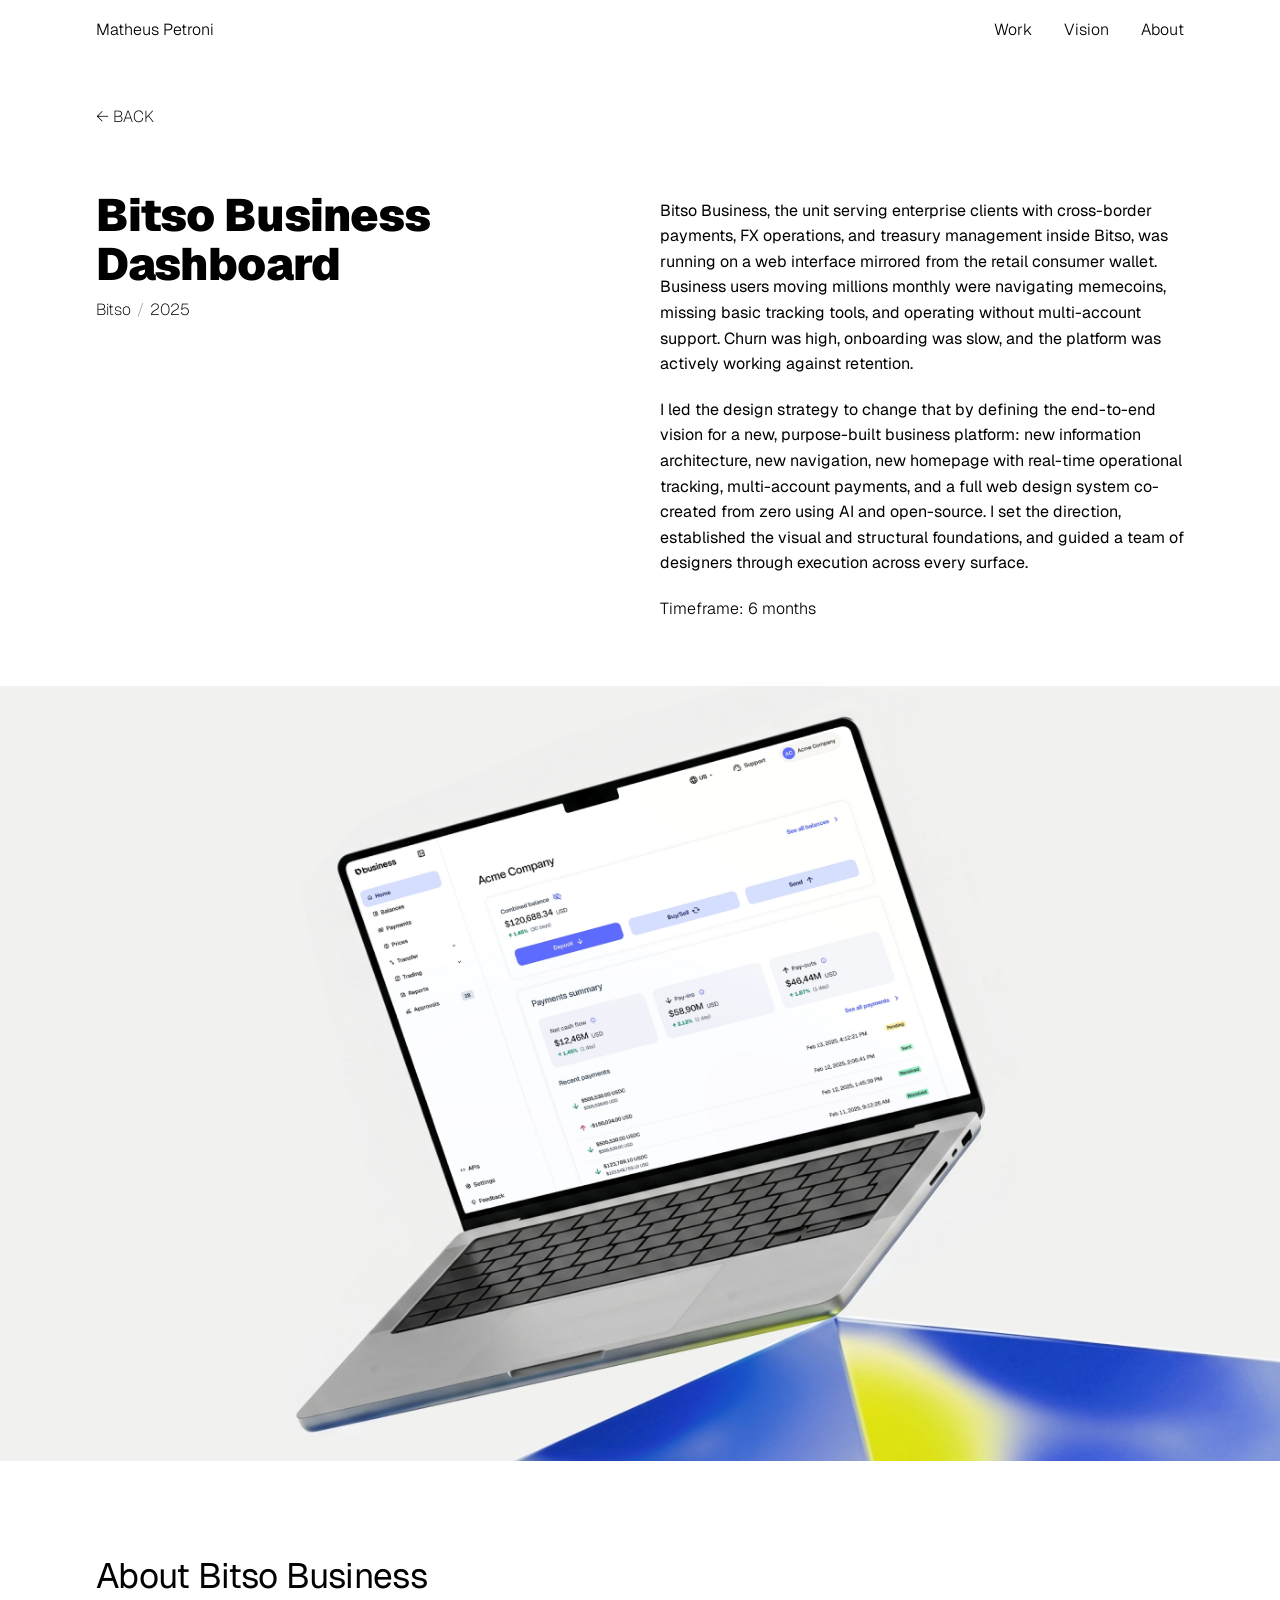
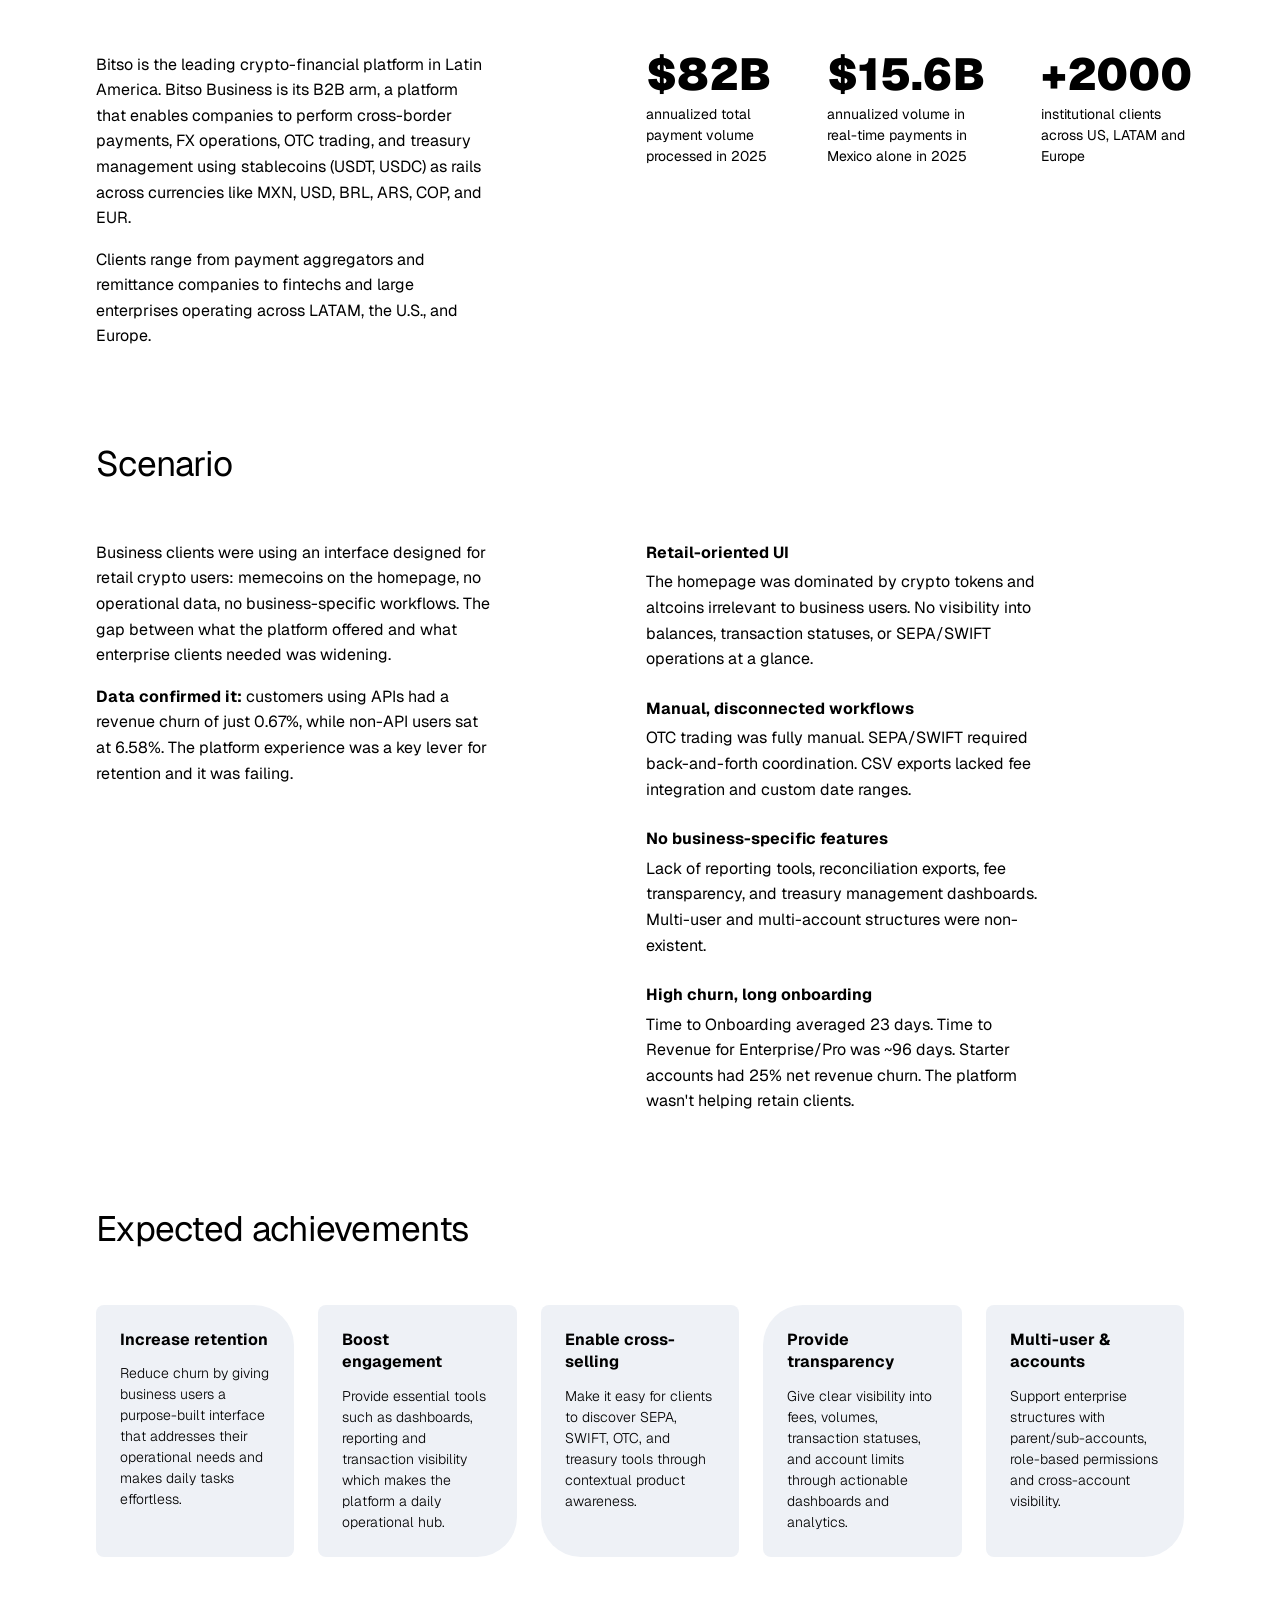
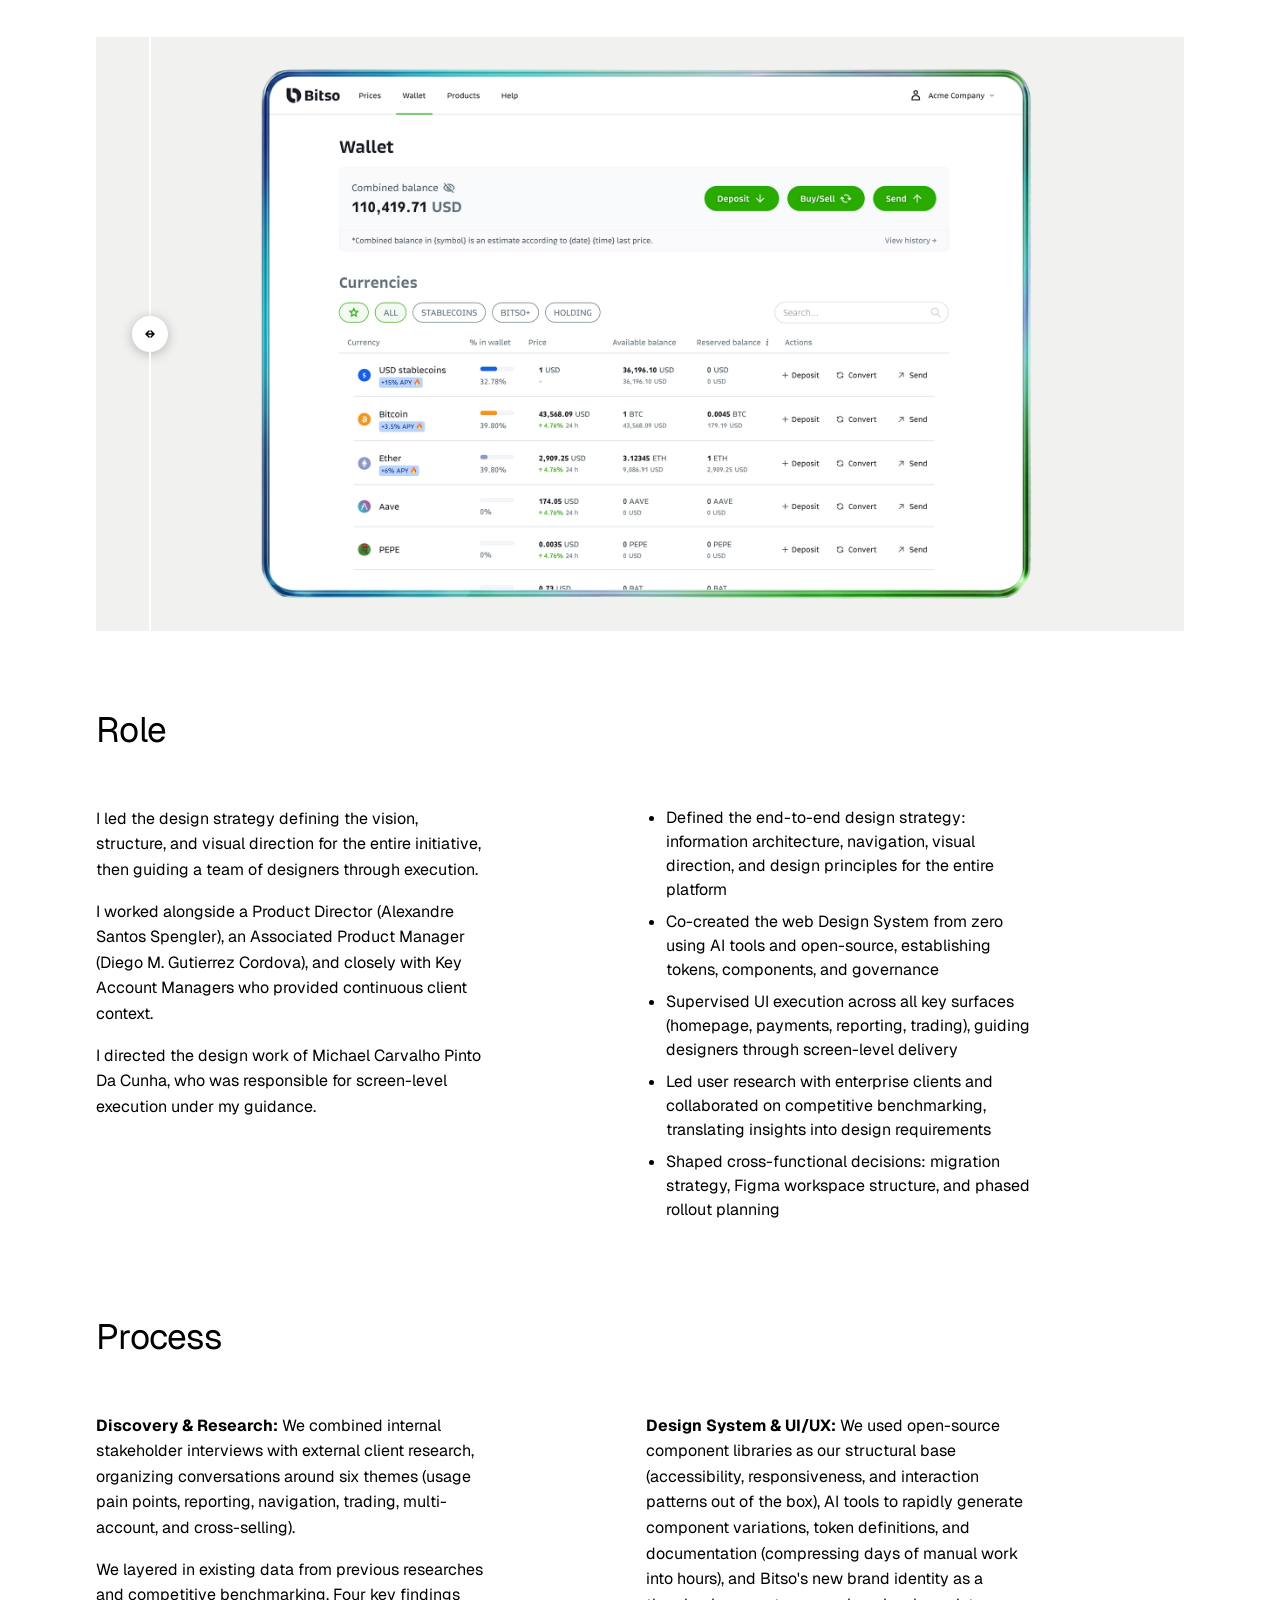
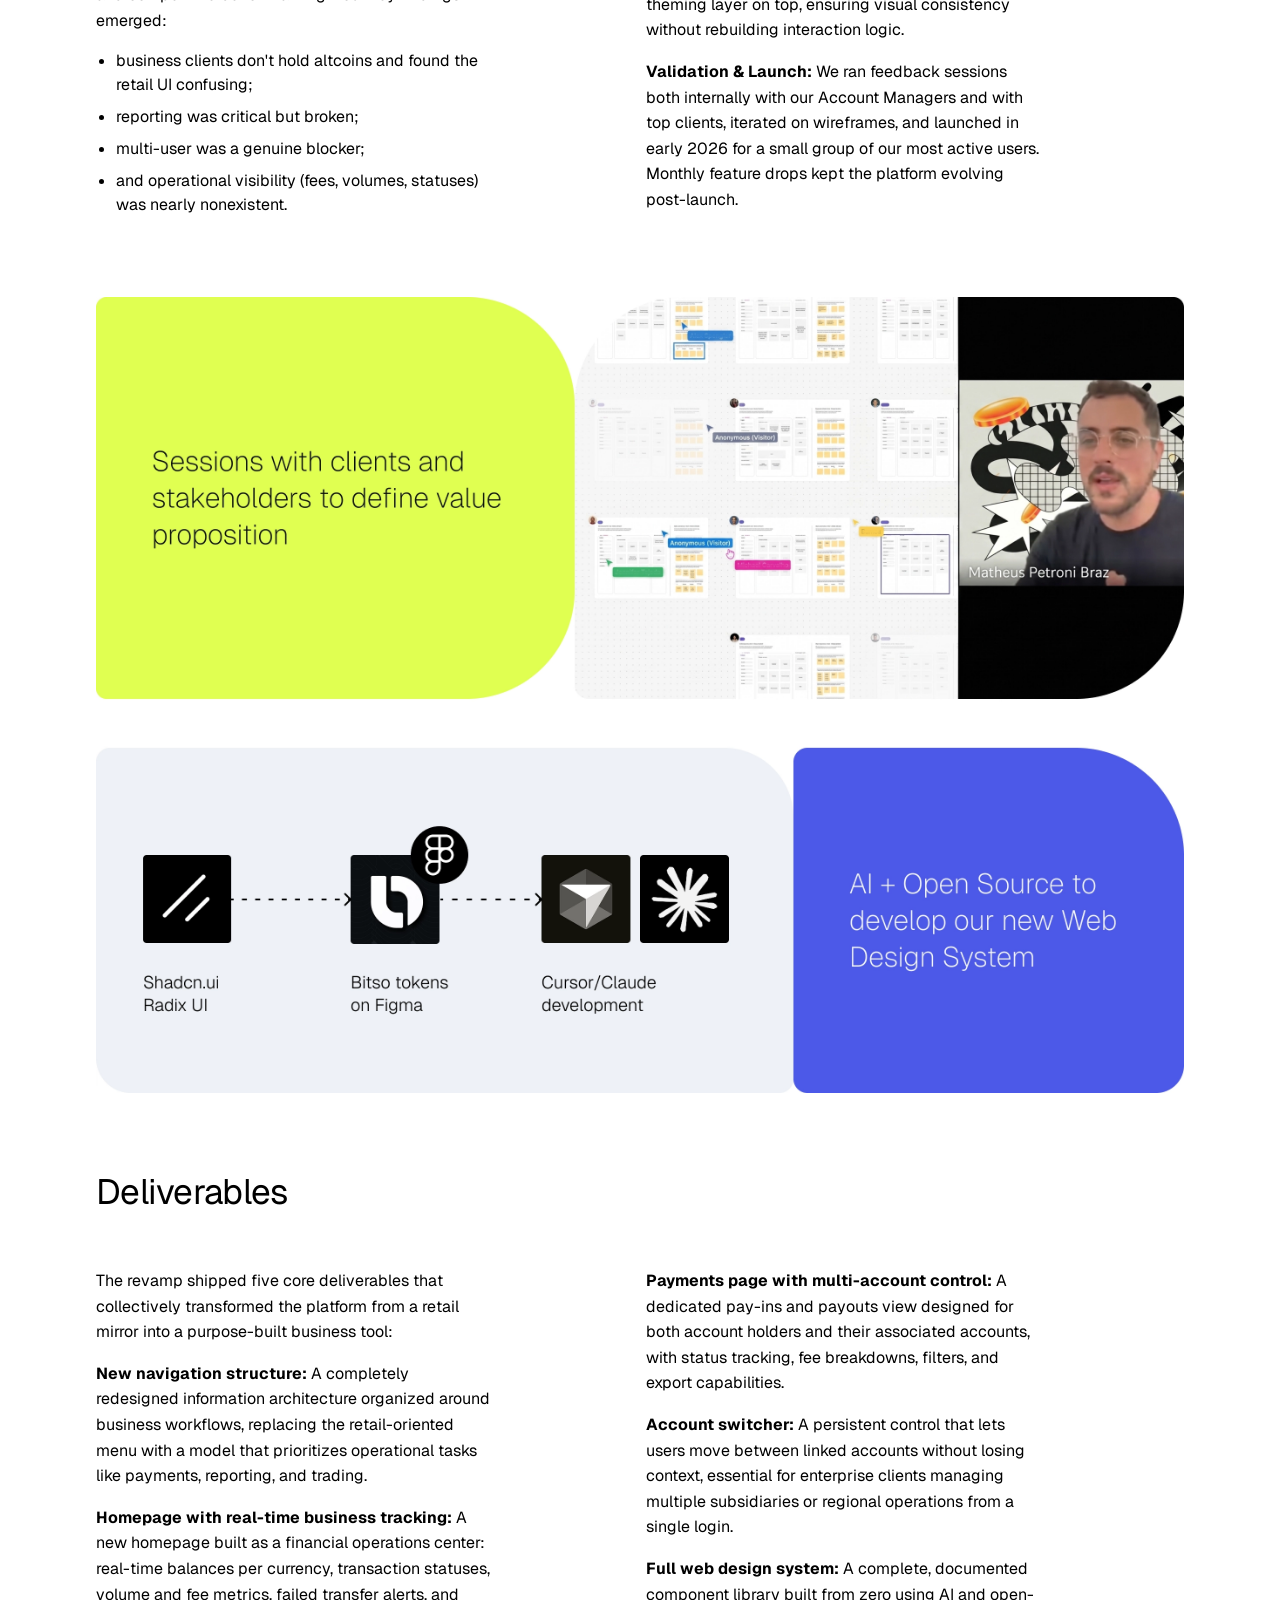
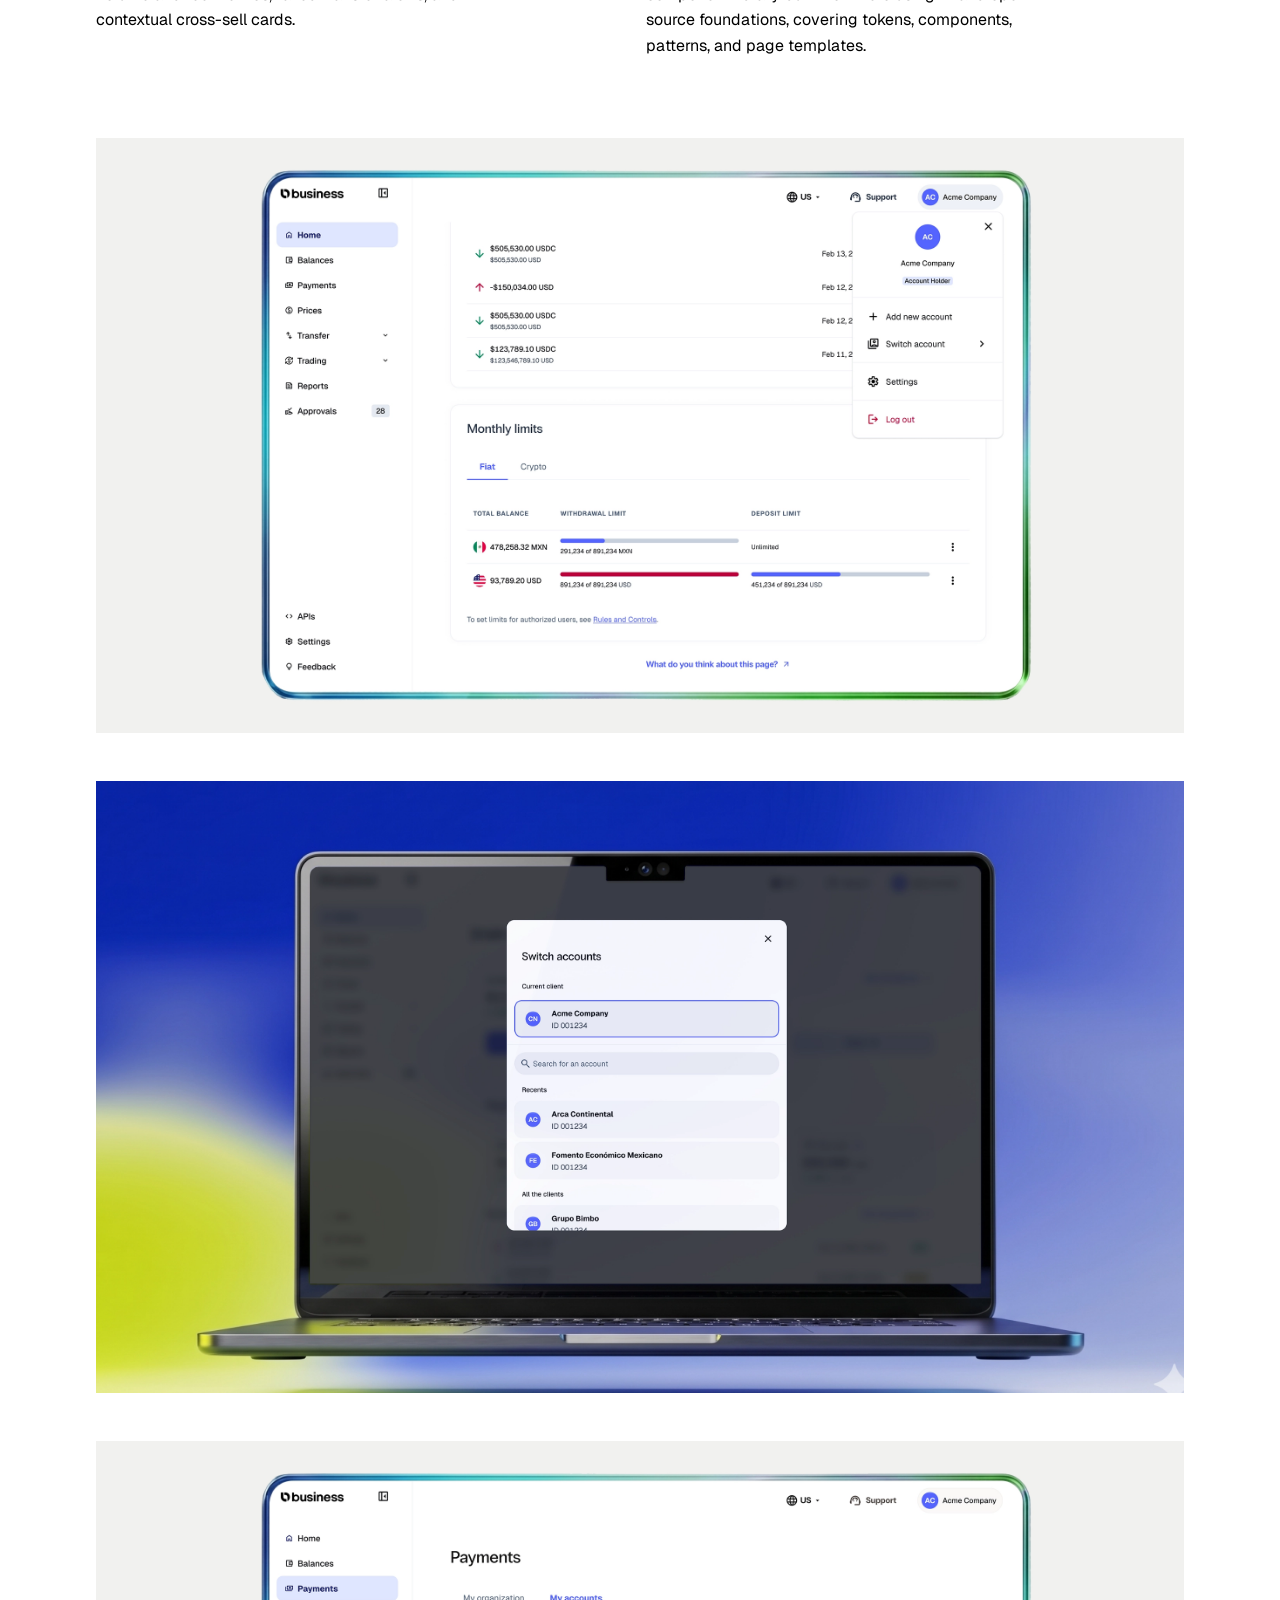
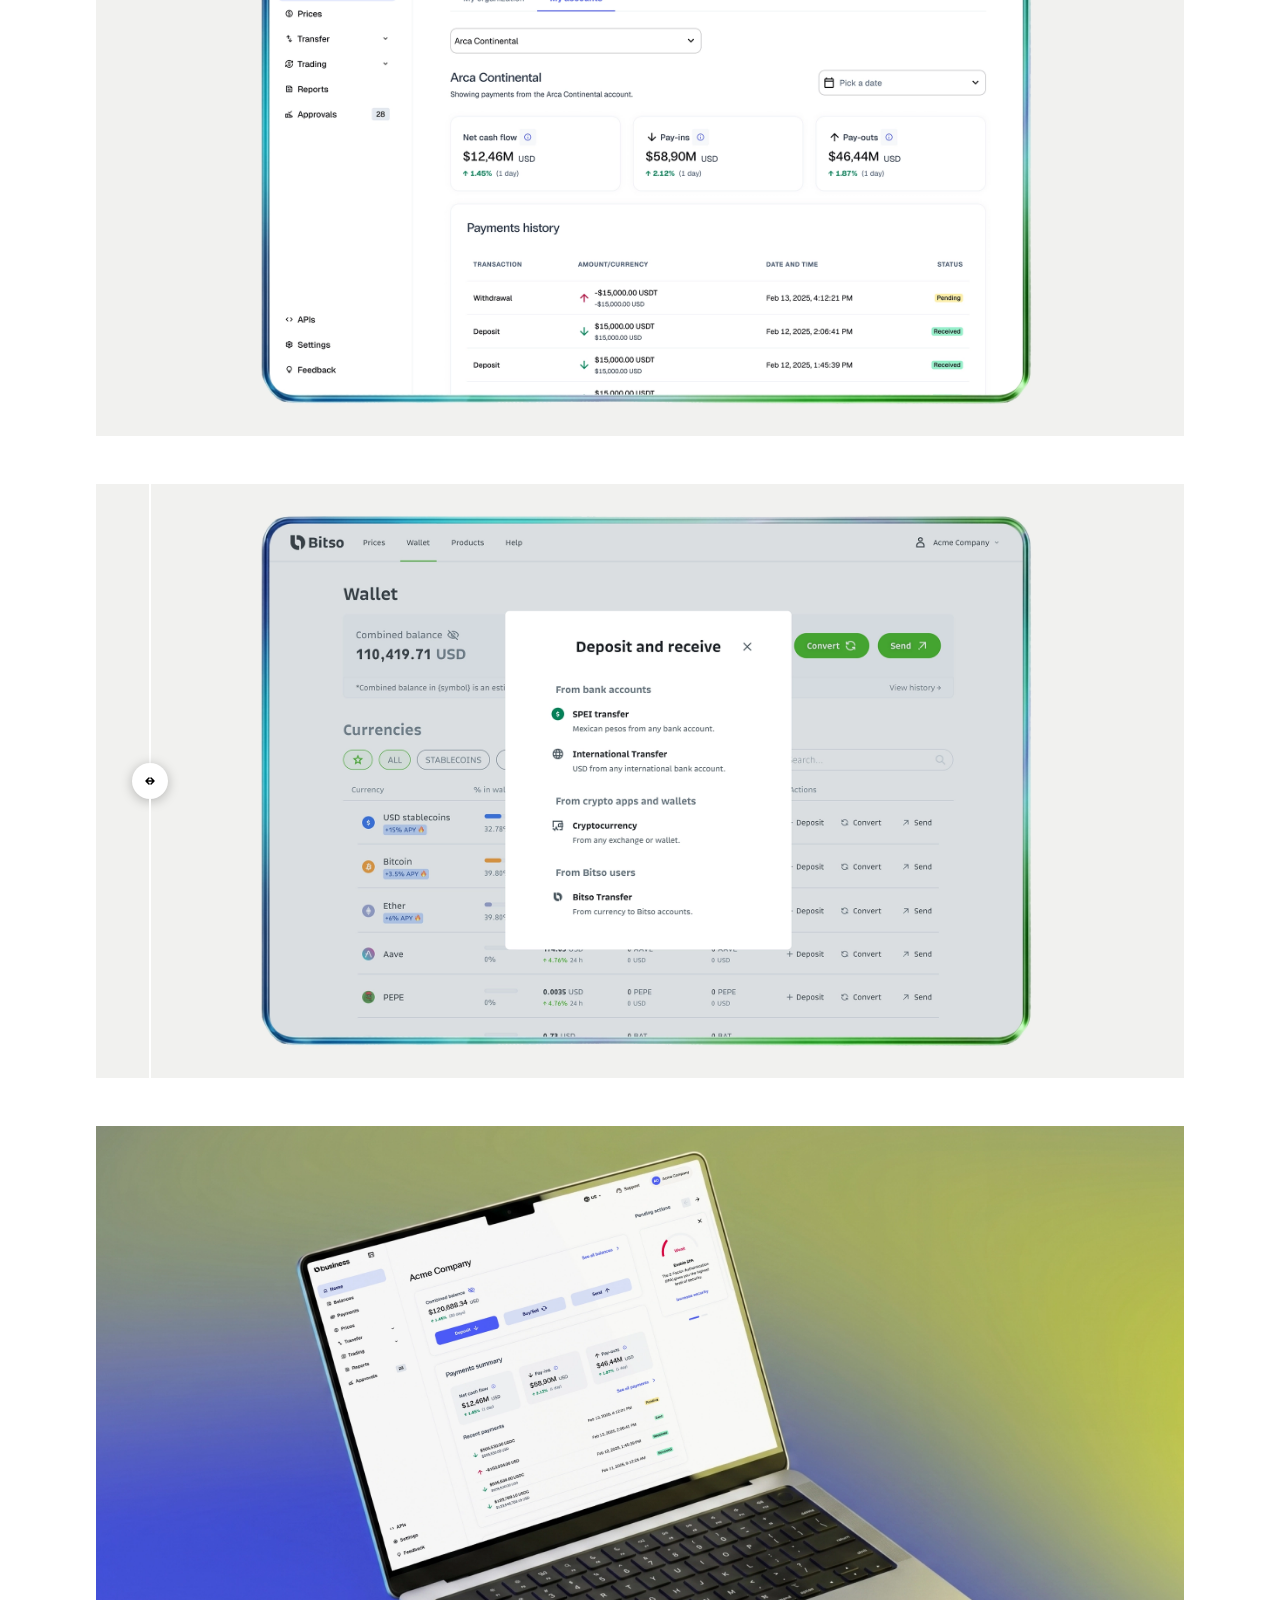
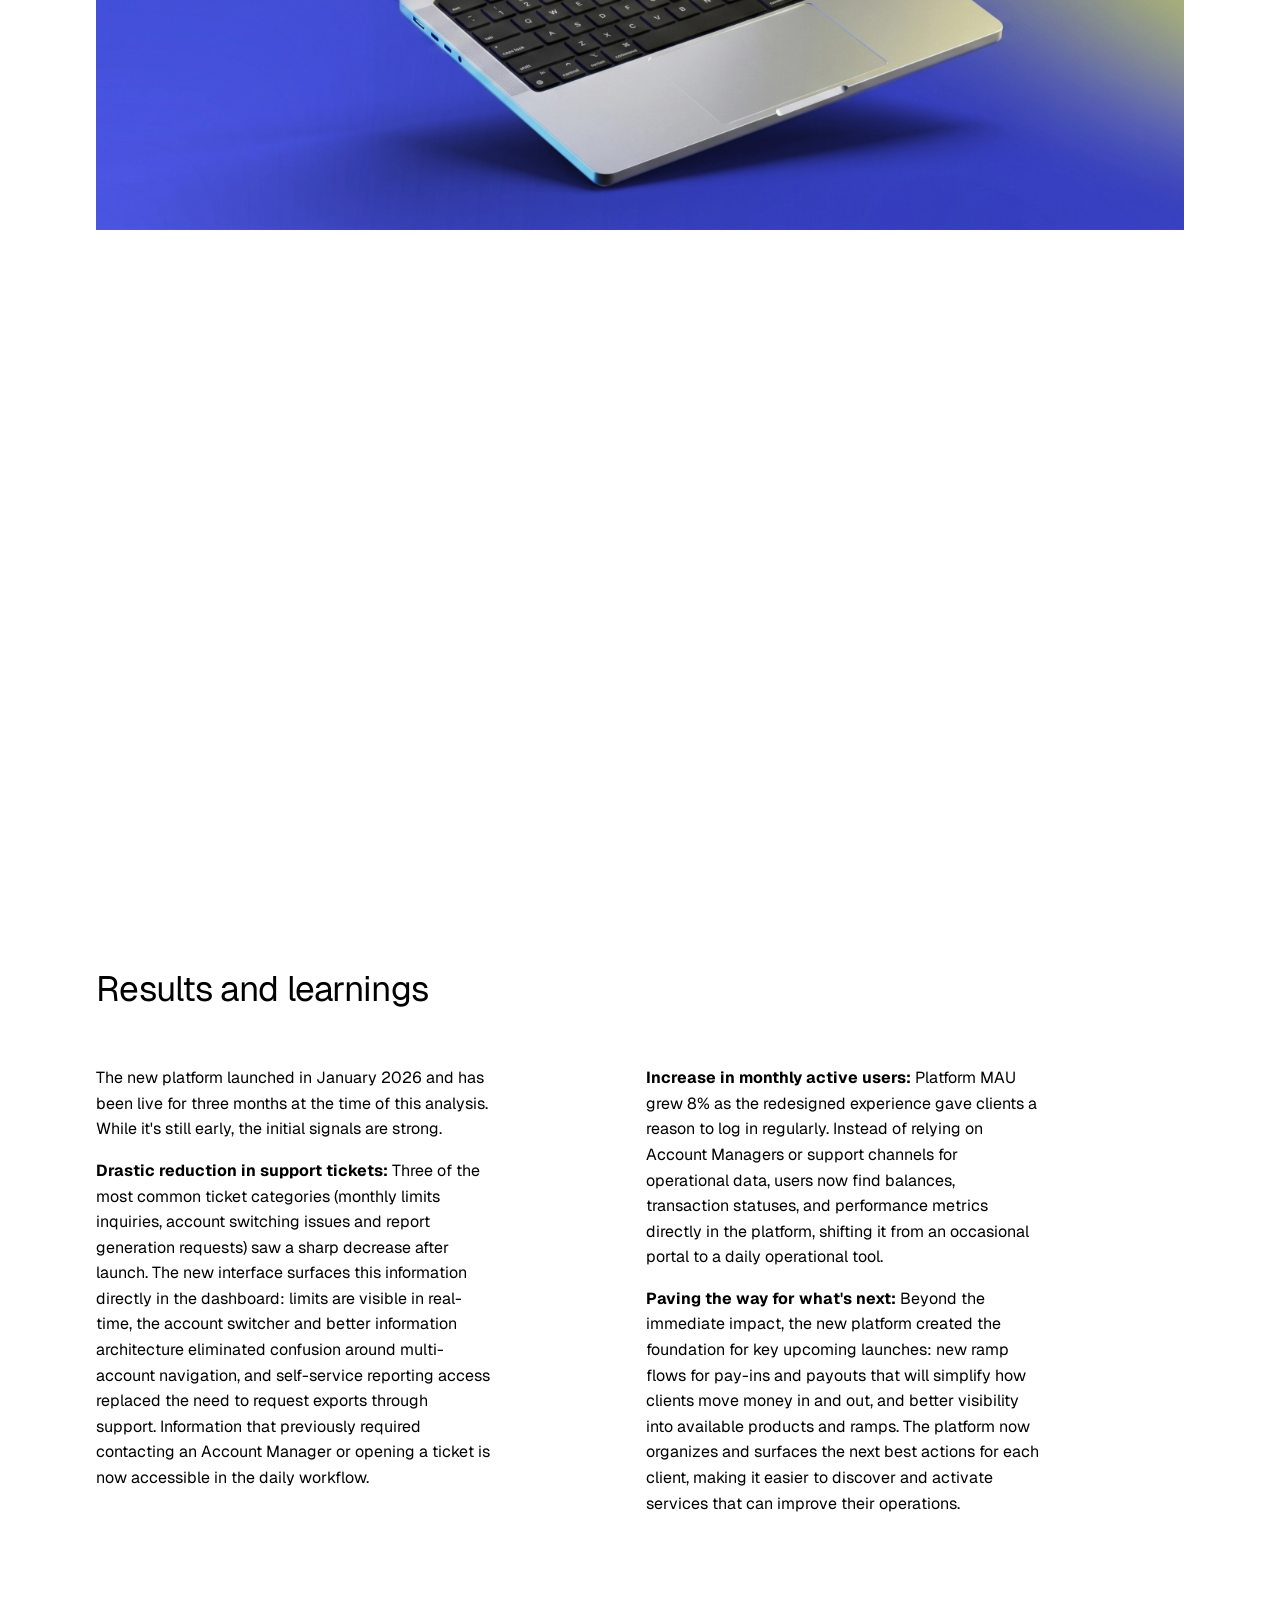
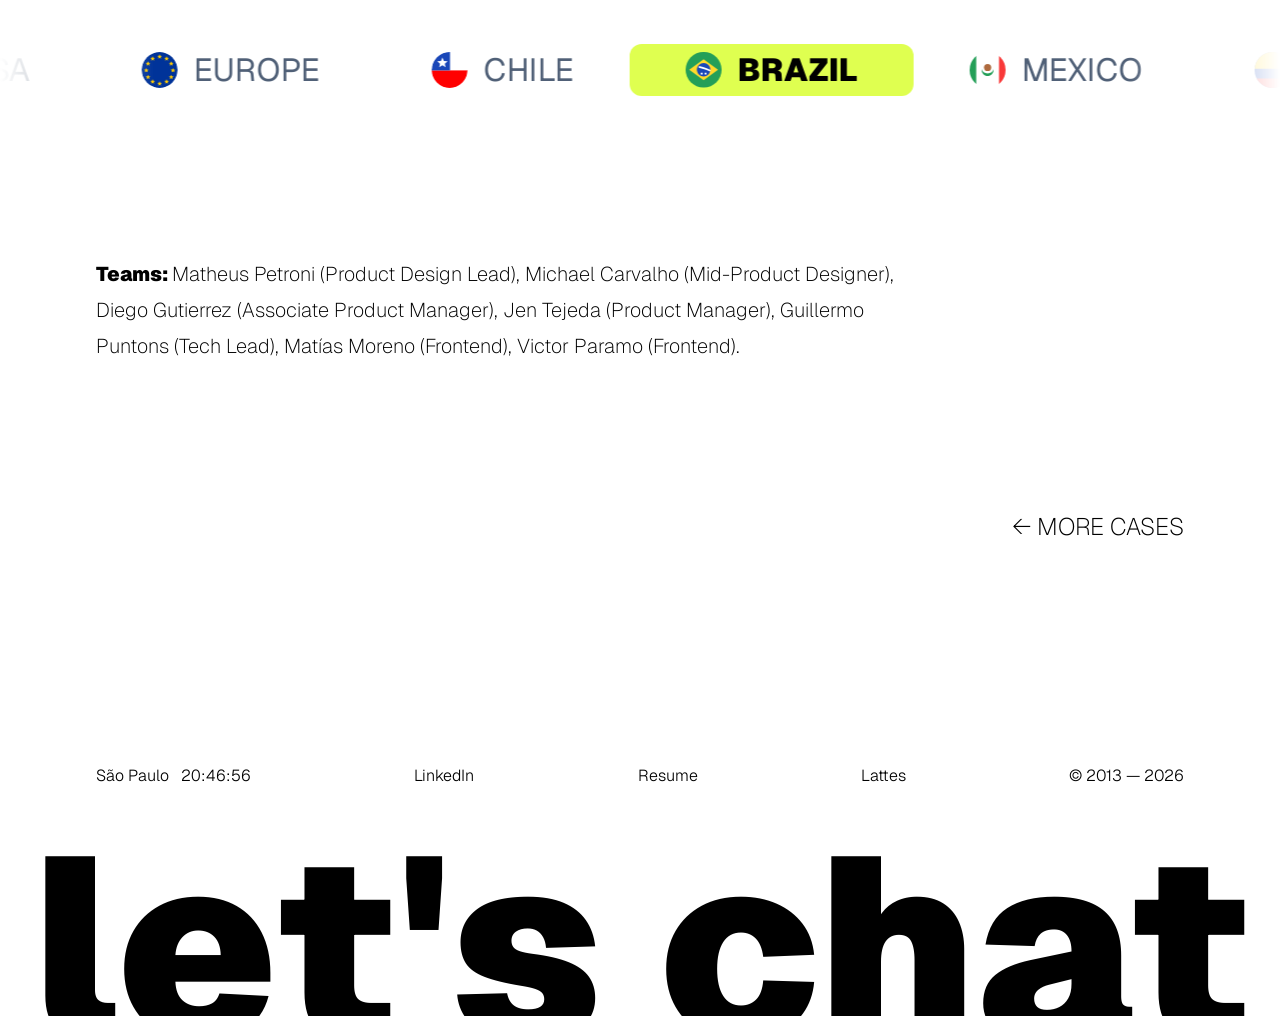
==== case-study-bitso-business-dashboard.html @ 9e3019c1 "Initial portfolio build" ====
<!DOCTYPE html>
<html lang="en">
<head>
  <meta charset="UTF-8">
  <meta name="viewport" content="width=device-width, initial-scale=1.0">
  <meta name="description" content="Bitso Business Dashboard — A case study by Matheus Petroni on rebuilding a merchant platform from scratch for companies moving billions across borders.">
  <title>Bitso Business Dashboard — Matheus Petroni</title>

  <link rel="preconnect" href="https://fonts.googleapis.com">
  <link rel="preconnect" href="https://fonts.gstatic.com" crossorigin>
  <link href="https://fonts.googleapis.com/css2?family=Geist:wght@100..900&display=swap" rel="stylesheet">

  <link rel="icon" type="image/svg+xml" href="assets/icons/asterisk.svg">
  <link rel="stylesheet" href="css/styles.css">
</head>
<body>

  <!-- Skip to content -->
  <a class="skip-link" href="#main-content">Skip to content</a>

  <!-- ======================================================================
       APPBAR
       ====================================================================== -->
  <header class="appbar" role="banner">
    <div class="appbar-inner">
      <a href="index.html" class="appbar-logo" aria-label="Matheus Petroni — home">Matheus Petroni</a>

      <nav class="appbar-nav" aria-label="Main navigation">
        <a href="index.html#work"   class="nav-link">Work</a>
        <a href="index.html#vision" class="nav-link">Vision</a>
        <a href="index.html#about"  class="nav-link">About</a>
      </nav>

      <button
        class="hamburger"
        aria-label="Open navigation menu"
        aria-expanded="false"
        aria-controls="mobile-drawer"
      >
        <span class="hamburger-line"></span>
        <span class="hamburger-line"></span>
        <span class="hamburger-line"></span>
      </button>
    </div>
  </header>

  <!-- ======================================================================
       MOBILE DRAWER
       ====================================================================== -->
  <div class="mobile-drawer" id="mobile-drawer" aria-hidden="true" inert>
    <div class="drawer-overlay" role="presentation"></div>
    <nav class="drawer-panel" aria-label="Mobile navigation">
      <button class="drawer-close" aria-label="Close navigation menu">✕</button>
      <a href="index.html#work"   class="drawer-link">Work</a>
      <a href="index.html#vision" class="drawer-link">Vision</a>
      <a href="index.html#about"  class="drawer-link">About</a>
    </nav>
  </div>

  <!-- ======================================================================
       MAIN
       ====================================================================== -->
  <main id="main-content">

    <!-- ====================================================================
         CASE STUDY HEADER
         ==================================================================== -->
    <section class="cs-header" aria-label="Case study overview">
      <div class="cs-header-inner">

        <a href="index.html" class="back-link" aria-label="Back to all work">← BACK</a>

        <div class="cs-header-content">
          <div class="cs-header-left">
            <h1 class="cs-title">Bitso Business Dashboard</h1>
            <div class="cs-meta">
              <span class="cs-company">Bitso</span>
              <span class="cs-meta-separator">/</span>
              <span class="cs-year">2025</span>
            </div>
          </div>
          <div class="cs-header-right">
            <p class="cs-intro">Bitso Business, the unit serving enterprise clients with cross-border payments, FX operations, and treasury management inside Bitso, was running on a web interface mirrored from the retail consumer wallet. Business users moving millions monthly were navigating memecoins, missing basic tracking tools, and operating without multi-account support. Churn was high, onboarding was slow, and the platform was actively working against retention.</p>
            <p class="cs-intro">I led the design strategy to change that by defining the end-to-end vision for a new, purpose-built business platform: new information architecture, new navigation, new homepage with real-time operational tracking, multi-account payments, and a full web design system co-created from zero using AI and open-source. I set the direction, established the visual and structural foundations, and guided a team of designers through execution across every surface.</p>
            <p class="cs-timeframe">Timeframe: 6 months</p>
          </div>
        </div>

      </div>
    </section>

    <!-- Hero image -->
    <div class="cs-hero-image">
      <img
        src="data:image/svg+xml,%3Csvg xmlns=%27http://www.w3.org/2000/svg%27/%3E"
        data-src="assets/images/bitso-business-dashboard-hero.webp"
        alt="Bitso Business Dashboard — merchant platform overview"
        width="1440"
        height="810"
        loading="lazy"
        style="background: #000000; width: 100%;"
        class="lazy"
      >
    </div>

    <!-- ====================================================================
         WHAT IS BITSO BUSINESS?
         ==================================================================== -->
    <section class="cs-section" aria-label="What is Bitso Business?">
      <div class="cs-section-inner">
        <div>
          <h2 class="cs-section-title">About Bitso Business</h2>
          <div class="cs-section-body">
            <div>
              <p>Bitso is the leading crypto-financial platform in Latin America. Bitso Business is its B2B arm, a platform that enables companies to perform cross-border payments, FX operations, OTC trading, and treasury management using stablecoins (USDT, USDC) as rails across currencies like MXN, USD, BRL, ARS, COP, and EUR.</p>
              <p>Clients range from payment aggregators and remittance companies to fintechs and large enterprises operating across LATAM, the U.S., and Europe.</p>
            </div>
            <div class="cs-stats">
              <div class="cs-stat">
                <span class="cs-stat-value">$82B</span>
                <span class="cs-stat-label">annualized total payment volume processed in 2025</span>
              </div>
              <div class="cs-stat">
                <span class="cs-stat-value">$15.6B</span>
                <span class="cs-stat-label">annualized volume in real-time payments in Mexico alone in 2025</span>
              </div>
              <div class="cs-stat">
                <span class="cs-stat-value">+2000</span>
                <span class="cs-stat-label">institutional clients across US, LATAM and Europe</span>
              </div>
            </div>
          </div>
        </div>
      </div>
    </section>

    <!-- ====================================================================
         SCENARIO
         ==================================================================== -->
    <section class="cs-section" aria-label="Scenario">
      <div class="cs-section-inner">
        <div>
          <h2 class="cs-section-title">Scenario</h2>
          <div class="cs-section-body">
            <div>
              <p>Business clients were using an interface designed for retail crypto users: memecoins on the homepage, no operational data, no business-specific workflows. The gap between what the platform offered and what enterprise clients needed was widening.</p>
              <p><strong>Data confirmed it:</strong> customers using APIs had a revenue churn of just 0.67%, while non-API users sat at 6.58%. The platform experience was a key lever for retention and it was failing.</p>
            </div>
            <div class="cs-pain-points">
              <div class="cs-pain-point">
                <p class="cs-pain-point-title">Retail-oriented UI</p>
                <p>The homepage was dominated by crypto tokens and altcoins irrelevant to business users. No visibility into balances, transaction statuses, or SEPA/SWIFT operations at a glance.</p>
              </div>
              <div class="cs-pain-point">
                <p class="cs-pain-point-title">Manual, disconnected workflows</p>
                <p>OTC trading was fully manual. SEPA/SWIFT required back-and-forth coordination. CSV exports lacked fee integration and custom date ranges.</p>
              </div>
              <div class="cs-pain-point">
                <p class="cs-pain-point-title">No business-specific features</p>
                <p>Lack of reporting tools, reconciliation exports, fee transparency, and treasury management dashboards. Multi-user and multi-account structures were non-existent.</p>
              </div>
              <div class="cs-pain-point">
                <p class="cs-pain-point-title">High churn, long onboarding</p>
                <p>Time to Onboarding averaged 23 days. Time to Revenue for Enterprise/Pro was ~96 days. Starter accounts had 25% net revenue churn. The platform wasn't helping retain clients.</p>
              </div>
            </div>
          </div>
        </div>
      </div>
    </section>

    <!-- ====================================================================
         EXPECTED ACHIEVEMENTS
         ==================================================================== -->
    <section class="cs-section" aria-label="Expected achievements">
      <div class="cs-section-inner">
        <div>
          <h2 class="cs-section-title">Expected achievements</h2>
          <div class="cs-achievements">
            <div class="cs-achievement-card">
              <strong>Increase retention</strong>
              <p>Reduce churn by giving business users a purpose-built interface that addresses their operational needs and makes daily tasks effortless.</p>
            </div>
            <div class="cs-achievement-card">
              <strong>Boost engagement</strong>
              <p>Provide essential tools such as dashboards, reporting and transaction visibility which makes the platform a daily operational hub.</p>
            </div>
            <div class="cs-achievement-card">
              <strong>Enable cross-selling</strong>
              <p>Make it easy for clients to discover SEPA, SWIFT, OTC, and treasury tools through contextual product awareness.</p>
            </div>
            <div class="cs-achievement-card">
              <strong>Provide transparency</strong>
              <p>Give clear visibility into fees, volumes, transaction statuses, and account limits through actionable dashboards and analytics.</p>
            </div>
            <div class="cs-achievement-card">
              <strong>Multi-user &amp; accounts</strong>
              <p>Support enterprise structures with parent/sub-accounts, role-based permissions and cross-account visibility.</p>
            </div>
          </div>
        </div>
      </div>
    </section>

    <div class="cs-image-block">
      <div class="img-compare" data-compare>
        <!-- After: old screen (base layer, defines height) -->
        <img
          src="data:image/svg+xml,%3Csvg xmlns=%27http://www.w3.org/2000/svg%27/%3E"
          data-src="assets/images/bitso-business-dashboard-scenario-1.webp"
          alt="Old Bitso Business platform"
          width="1248"
          height="702"
          loading="lazy"
          class="lazy img-compare-after"
        >
        <!-- Before: new screen (overlay, clipped) -->
        <img
          src="data:image/svg+xml,%3Csvg xmlns=%27http://www.w3.org/2000/svg%27/%3E"
          data-src="assets/images/bitso-business-dashboard-scenario-1-comparison.webp"
          alt="New Bitso Business platform"
          width="1248"
          height="702"
          loading="lazy"
          class="lazy img-compare-before"
          style="clip-path: inset(0 95% 0 0);"
        >
        <!-- Divider handle -->
        <div class="img-compare-handle" style="left: 5%;">
          <div class="img-compare-line"></div>
          <div class="img-compare-btn">
            <svg width="20" height="20" viewBox="0 0 20 20" fill="none" aria-hidden="true">
              <path d="M6 10H14M6 10L9 7M6 10L9 13M14 10L11 7M14 10L11 13" stroke="currentColor" stroke-width="1.5" stroke-linecap="round" stroke-linejoin="round"/>
            </svg>
          </div>
          <div class="img-compare-line"></div>
        </div>
      </div>
    </div>

    <!-- ====================================================================
         ROLE
         ==================================================================== -->
    <section class="cs-section" aria-label="Role">
      <div class="cs-section-inner">
        <div>
          <h2 class="cs-section-title">Role</h2>
          <div class="cs-section-body">
            <div>
              <p>I led the design strategy defining the vision, structure, and visual direction for the entire initiative, then guiding a team of designers through execution.</p>
              <p>I worked alongside a Product Director (Alexandre Santos Spengler), an Associated Product Manager (Diego M. Gutierrez Cordova), and closely with Key Account Managers who provided continuous client context.</p>
              <p>I directed the design work of Michael Carvalho Pinto Da Cunha, who was responsible for screen-level execution under my guidance.</p>
            </div>
            <div>
              <ul class="cs-bullet-list">
                <li>Defined the end-to-end design strategy: information architecture, navigation, visual direction, and design principles for the entire platform</li>
                <li>Co-created the web Design System from zero using AI tools and open-source, establishing tokens, components, and governance</li>
                <li>Supervised UI execution across all key surfaces (homepage, payments, reporting, trading), guiding designers through screen-level delivery</li>
                <li>Led user research with enterprise clients and collaborated on competitive benchmarking, translating insights into design requirements</li>
                <li>Shaped cross-functional decisions: migration strategy, Figma workspace structure, and phased rollout planning</li>
              </ul>
            </div>
          </div>
        </div>
      </div>
    </section>

    <!-- ====================================================================
         PROCESS
         ==================================================================== -->
    <section class="cs-section" aria-label="Process">
      <div class="cs-section-inner">
        <div>
          <h2 class="cs-section-title">Process</h2>
          <div class="cs-section-body">
            <div>
              <p><strong>Discovery &amp; Research:</strong> We combined internal stakeholder interviews with external client research, organizing conversations around six themes (usage pain points, reporting, navigation, trading, multi-account, and cross-selling).</p>
              <p>We layered in existing data from previous researches and competitive benchmarking. Four key findings emerged:</p>
              <ul class="cs-bullet-list">
                <li>business clients don't hold altcoins and found the retail UI confusing;</li>
                <li>reporting was critical but broken;</li>
                <li>multi-user was a genuine blocker;</li>
                <li>and operational visibility (fees, volumes, statuses) was nearly nonexistent.</li>
              </ul>
            </div>
            <div>
              <p><strong>Design System &amp; UI/UX:</strong> We used open-source component libraries as our structural base (accessibility, responsiveness, and interaction patterns out of the box), AI tools to rapidly generate component variations, token definitions, and documentation (compressing days of manual work into hours), and Bitso's new brand identity as a theming layer on top, ensuring visual consistency without rebuilding interaction logic.</p>
              <p><strong>Validation &amp; Launch:</strong> We ran feedback sessions both internally with our Account Managers and with top clients, iterated on wireframes, and launched in early 2026 for a small group of our most active users. Monthly feature drops kept the platform evolving post-launch.</p>
            </div>
          </div>
        </div>
      </div>
    </section>

    <div class="cs-image-block">
      <img
        src="data:image/svg+xml,%3Csvg xmlns=%27http://www.w3.org/2000/svg%27/%3E"
        data-src="assets/images/bitso-business-dashboard-process-1.webp"
        alt="Concept prototypes and design iteration rounds"
        width="1248"
        height="702"
        loading="lazy"
        style="background: #000000;"
        class="lazy"
      >
    </div>

    <!-- ====================================================================
         DELIVERABLES
         ==================================================================== -->
    <section class="cs-section" aria-label="Deliverables">
      <div class="cs-section-inner">
        <div>
          <h2 class="cs-section-title">Deliverables</h2>
          <div class="cs-section-body">
            <div>
              <p>The revamp shipped five core deliverables that collectively transformed the platform from a retail mirror into a purpose-built business tool:</p>
              <p><strong>New navigation structure:</strong> A completely redesigned information architecture organized around business workflows, replacing the retail-oriented menu with a model that prioritizes operational tasks like payments, reporting, and trading.</p>
              <p><strong>Homepage with real-time business tracking:</strong> A new homepage built as a financial operations center: real-time balances per currency, transaction statuses, volume and fee metrics, failed transfer alerts, and contextual cross-sell cards.</p>
            </div>
            <div>
              <p><strong>Payments page with multi-account control:</strong> A dedicated pay-ins and payouts view designed for both account holders and their associated accounts, with status tracking, fee breakdowns, filters, and export capabilities.</p>
              <p><strong>Account switcher:</strong> A persistent control that lets users move between linked accounts without losing context, essential for enterprise clients managing multiple subsidiaries or regional operations from a single login.</p>
              <p><strong>Full web design system:</strong> A complete, documented component library built from zero using AI and open-source foundations, covering tokens, components, patterns, and page templates.</p>
            </div>
          </div>
        </div>
      </div>
    </section>

    <div class="cs-image-block">
      <img
        src="data:image/svg+xml,%3Csvg xmlns=%27http://www.w3.org/2000/svg%27/%3E"
        data-src="assets/images/bitso-business-dashboard-deliverables-1.webp"
        alt="Dashboard home and navigation system"
        width="1248"
        height="702"
        loading="lazy"
        style="background: #000000;"
        class="lazy"
      >
    </div>

    <div class="cs-image-block" style="padding-top: 16px;">
      <img
        src="data:image/svg+xml,%3Csvg xmlns=%27http://www.w3.org/2000/svg%27/%3E"
        data-src="assets/images/bitso-business-dashboard-deliverables-2.webp"
        alt="Transaction management and bulk operations screens"
        width="1248"
        height="702"
        loading="lazy"
        style="background: #000000;"
        class="lazy"
      >
    </div>

    <div class="cs-image-block" style="padding-top: 16px;">
      <img
        src="data:image/svg+xml,%3Csvg xmlns=%27http://www.w3.org/2000/svg%27/%3E"
        data-src="assets/images/bitso-business-dashboard-deliverables-3.webp"
        alt="Compliance reporting and API tools"
        width="1248"
        height="702"
        loading="lazy"
        style="background: #000000;"
        class="lazy"
      >
    </div>

    <div class="cs-image-block" style="padding-top: 16px;">
      <div class="img-compare" data-compare>
        <!-- After: new screen (base layer, defines height) -->
        <img
          src="data:image/svg+xml,%3Csvg xmlns=%27http://www.w3.org/2000/svg%27/%3E"
          data-src="assets/images/bitso-business-dashboard-deliverables-4-comparison.webp"
          alt="New Bitso Business deliverable"
          width="1248"
          height="702"
          loading="lazy"
          class="lazy img-compare-after"
        >
        <!-- Before: old screen (overlay, clipped) -->
        <img
          src="data:image/svg+xml,%3Csvg xmlns=%27http://www.w3.org/2000/svg%27/%3E"
          data-src="assets/images/bitso-business-dashboard-deliverables-4.webp"
          alt="Old Bitso Business deliverable"
          width="1248"
          height="702"
          loading="lazy"
          class="lazy img-compare-before"
          style="clip-path: inset(0 95% 0 0);"
        >
        <!-- Divider handle -->
        <div class="img-compare-handle" style="left: 5%;">
          <div class="img-compare-line"></div>
          <div class="img-compare-btn">
            <svg width="20" height="20" viewBox="0 0 20 20" fill="none" aria-hidden="true">
              <path d="M6 10H14M6 10L9 7M6 10L9 13M14 10L11 7M14 10L11 13" stroke="currentColor" stroke-width="1.5" stroke-linecap="round" stroke-linejoin="round"/>
            </svg>
          </div>
          <div class="img-compare-line"></div>
        </div>
      </div>
    </div>

    <div class="cs-image-block" style="padding-top: 16px;">
      <img
        src="data:image/svg+xml,%3Csvg xmlns=%27http://www.w3.org/2000/svg%27/%3E"
        data-src="assets/images/bitso-business-dashboard-deliverables-5.webp"
        alt=""
        width="1248"
        height="702"
        loading="lazy"
        style="background: #000000;"
        class="lazy"
      >
    </div>

    <div class="cs-image-block" style="padding-top: 16px;">
      <img
        src="data:image/svg+xml,%3Csvg xmlns=%27http://www.w3.org/2000/svg%27/%3E"
        data-src="assets/images/bitso-business-dashboard-deliverables-6.webp"
        alt=""
        width="1248"
        height="702"
        loading="lazy"
        style="background: #000000;"
        class="lazy"
      >
    </div>

    <!-- ====================================================================
         RESULTS AND LEARNINGS
         ==================================================================== -->
    <section class="cs-section" aria-label="Results and learnings">
      <div class="cs-section-inner">
        <div>
          <h2 class="cs-section-title">Results and learnings</h2>
          <div class="cs-section-body">
            <div>
              <p>The new platform launched in January 2026 and has been live for three months at the time of this analysis. While it's still early, the initial signals are strong.</p>
              <p><strong>Drastic reduction in support tickets:</strong> Three of the most common ticket categories (monthly limits inquiries, account switching issues and report generation requests) saw a sharp decrease after launch. The new interface surfaces this information directly in the dashboard: limits are visible in real-time, the account switcher and better information architecture eliminated confusion around multi-account navigation, and self-service reporting access replaced the need to request exports through support. Information that previously required contacting an Account Manager or opening a ticket is now accessible in the daily workflow.</p>
            </div>
            <div>
              <p><strong>Increase in monthly active users:</strong> Platform MAU grew 8% as the redesigned experience gave clients a reason to log in regularly. Instead of relying on Account Managers or support channels for operational data, users now find balances, transaction statuses, and performance metrics directly in the platform, shifting it from an occasional portal to a daily operational tool.</p>
              <p><strong>Paving the way for what's next:</strong> Beyond the immediate impact, the new platform created the foundation for key upcoming launches: new ramp flows for pay-ins and payouts that will simplify how clients move money in and out, and better visibility into available products and ramps. The platform now organizes and surfaces the next best actions for each client, making it easier to discover and activate services that can improve their operations.</p>
            </div>
          </div>
        </div>
      </div>
    </section>

    <div class="cs-marquee-outer">
      <div class="cs-marquee-wrapper">
        <div class="cs-marquee-track" aria-hidden="true">
          <!-- Set 1 -->
          <div class="cs-marquee-item">
            <img src="assets/icons/usa-flag.svg" alt="" class="cs-marquee-flag">
            <span class="cs-marquee-label">USA</span>
          </div>
          <div class="cs-marquee-item">
            <img src="assets/icons/europe-flag.svg" alt="" class="cs-marquee-flag">
            <span class="cs-marquee-label">Europe</span>
          </div>
          <div class="cs-marquee-item">
            <img src="assets/icons/chile-flag.svg" alt="" class="cs-marquee-flag">
            <span class="cs-marquee-label">Chile</span>
          </div>
          <div class="cs-marquee-item">
            <img src="assets/icons/brazil-flag.svg" alt="" class="cs-marquee-flag">
            <span class="cs-marquee-label">Brazil</span>
          </div>
          <div class="cs-marquee-item">
            <img src="assets/icons/mexico-flag.svg" alt="" class="cs-marquee-flag">
            <span class="cs-marquee-label">Mexico</span>
          </div>
          <div class="cs-marquee-item">
            <img src="assets/icons/colombia-flag.svg" alt="" class="cs-marquee-flag">
            <span class="cs-marquee-label">Colombia</span>
          </div>
          <div class="cs-marquee-item">
            <img src="assets/icons/argentina-flag.svg" alt="" class="cs-marquee-flag">
            <span class="cs-marquee-label">Argentina</span>
          </div>
          <!-- Set 2 — duplicate for seamless loop -->
          <div class="cs-marquee-item">
            <img src="assets/icons/usa-flag.svg" alt="" class="cs-marquee-flag">
            <span class="cs-marquee-label">USA</span>
          </div>
          <div class="cs-marquee-item">
            <img src="assets/icons/europe-flag.svg" alt="" class="cs-marquee-flag">
            <span class="cs-marquee-label">Europe</span>
          </div>
          <div class="cs-marquee-item">
            <img src="assets/icons/chile-flag.svg" alt="" class="cs-marquee-flag">
            <span class="cs-marquee-label">Chile</span>
          </div>
          <div class="cs-marquee-item">
            <img src="assets/icons/brazil-flag.svg" alt="" class="cs-marquee-flag">
            <span class="cs-marquee-label">Brazil</span>
          </div>
          <div class="cs-marquee-item">
            <img src="assets/icons/mexico-flag.svg" alt="" class="cs-marquee-flag">
            <span class="cs-marquee-label">Mexico</span>
          </div>
          <div class="cs-marquee-item">
            <img src="assets/icons/colombia-flag.svg" alt="" class="cs-marquee-flag">
            <span class="cs-marquee-label">Colombia</span>
          </div>
          <div class="cs-marquee-item">
            <img src="assets/icons/argentina-flag.svg" alt="" class="cs-marquee-flag">
            <span class="cs-marquee-label">Argentina</span>
          </div>
        </div>
      </div>
    </div>

    <div class="cs-team-block">
      <p><span class="cs-team-label">Teams:</span> <span class="cs-team-list">Matheus Petroni (Product Design Lead), Michael Carvalho (Mid-Product Designer), Diego Gutierrez (Associate Product Manager), Jen Tejeda (Product Manager), Guillermo Puntons (Tech Lead), Matías Moreno (Frontend), Victor Paramo (Frontend).</span></p>
    </div>

    <!-- More cases -->
    <div class="more-cases-wrapper">
      <a href="index.html#work" class="more-cases-link">← MORE CASES</a>
    </div>

  </main>

  <!-- ======================================================================
       FOOTER
       ====================================================================== -->
  <footer class="site-footer" role="contentinfo">

    <div class="footer-bar">
      <div class="footer-bar-inner">
        <div class="footer-location">
          <span>São Paulo</span>
          <time class="live-clock" id="clock-footer" aria-live="polite" aria-atomic="true"></time>
        </div>
        <nav class="footer-nav" aria-label="Footer navigation">
          <a
            href="https://www.linkedin.com/in/matheuspetroni/"
            class="footer-nav-link"
            target="_blank"
            rel="noopener noreferrer"
            aria-label="LinkedIn profile (opens in new tab)"
          >LinkedIn</a>
          <a
            href="assets/docs/resume.pdf"
            class="footer-nav-link"
            target="_blank"
            rel="noopener noreferrer"
            aria-label="Resume PDF (opens in new tab)"
          >Resume</a>
          <a
            href="https://lattes.cnpq.br/6202919776158281"
            class="footer-nav-link"
            target="_blank"
            rel="noopener noreferrer"
            aria-label="Lattes CV (opens in new tab)"
          >Lattes</a>
        </nav>
        <p class="footer-copy">© 2013 — <span class="footer-copy-year">2026</span></p>
      </div>
    </div>

    <div class="letschat-wrapper">
      <a
        href="mailto:contact@mthpetroni.com"
        class="letschat"
        aria-label="Send an email to contact@mthpetroni.com"
      >let's chat</a>
    </div>

  </footer>

  <script src="js/main.js"></script>
</body>
</html>
---- css/styles.css ----
/* ============================================================================
   STYLES.CSS — Matheus Petroni Portfolio
   ============================================================================ */

/* ----------------------------------------------------------------------------
   1. CUSTOM PROPERTIES
   ---------------------------------------------------------------------------- */
:root {
  --c-bg:     #FFFFFF;
  --c-text:   #000000;
  --c-accent: #FF0000;

  --font: 'Geist', 'Inter', -apple-system, BlinkMacSystemFont, 'Segoe UI', sans-serif;
  --fw-extralight: 200;
  --fw-light:      300;
  --fw-regular:    400;
  --fw-bold:       700;
  --fw-black:      900;

  /* Fluid font sizes */
  --fs-hero:   clamp(32px, 21px + 3vw, 64px);
  --fs-title:  clamp(28px, 21px + 1.9vw, 48px);
  --fs-body:   16px;
  --fs-btn-sm: 16px;

  /* Layout */
  --pad-desktop: 96px;
  --pad-tablet:  40px;
  --pad-mobile:  24px;
  --max-w:       1440px;
  --gutter:      12px;
  --appbar-h:    60px;

  --ease: 0.3s ease;
}

/* ----------------------------------------------------------------------------
   2. RESET & BASE
   ---------------------------------------------------------------------------- */
*, *::before, *::after { box-sizing: border-box; margin: 0; padding: 0; }

::selection { background: #FF0000; color: #000000; }

html {
  scroll-behavior: smooth;
  -webkit-text-size-adjust: 100%;
}

body {
  background: var(--c-bg);
  color: var(--c-text);
  font-family: var(--font);
  font-size: var(--fs-body);
  font-weight: var(--fw-regular);
  line-height: 1.6;
  overflow-x: hidden;
}

img, video { max-width: 100%; height: auto; display: block; }
a { color: inherit; text-decoration: none; }
ul, ol { list-style: none; }
button { cursor: pointer; background: none; border: none; font: inherit; color: inherit; }

/* All headings use regular weight per design */
h1, h2, h3, h4, h5, h6 { font-weight: var(--fw-regular); line-height: 1.15; }

/* ----------------------------------------------------------------------------
   3. ACCESSIBILITY
   ---------------------------------------------------------------------------- */
.skip-link {
  position: absolute;
  top: -100%;
  left: var(--pad-mobile);
  background: var(--c-text);
  color: var(--c-bg);
  padding: 8px 16px;
  z-index: 9999;
  transition: top 0.2s;
}
.skip-link:focus { top: 8px; }

:focus-visible { outline: 2px solid var(--c-accent); outline-offset: 3px; }
:focus:not(:focus-visible) { outline: none; }

/* ----------------------------------------------------------------------------
   4. APPBAR
   ---------------------------------------------------------------------------- */
.appbar {
  position: fixed;
  top: 0; left: 0; right: 0;
  z-index: 100;
  height: var(--appbar-h);
  background: transparent;
  transition: background var(--ease), backdrop-filter var(--ease), -webkit-backdrop-filter var(--ease);
}

.appbar.scrolled {
  background: rgba(255, 255, 255, 0.75);
  backdrop-filter: blur(20px) saturate(1.5);
  -webkit-backdrop-filter: blur(20px) saturate(1.5);
}

.appbar-inner {
  padding-inline: var(--pad-desktop);
  height: 100%;
  display: flex;
  align-items: center;
  justify-content: space-between;
}

.appbar-logo {
  font-weight: var(--fw-light);
  font-size: var(--fs-body);
  white-space: nowrap;
}
.appbar-logo:hover,
.appbar-logo:focus-visible { color: var(--c-accent); font-weight: var(--fw-black); }

.appbar-nav { display: flex; gap: 32px; align-items: center; }

.nav-link {
  font-weight: var(--fw-light);
  font-size: var(--fs-body);
  white-space: nowrap;
}
.nav-link:hover,
.nav-link:focus-visible { color: var(--c-accent); font-weight: var(--fw-black); }

/* Hamburger */
.hamburger {
  display: none;
  flex-direction: column;
  justify-content: space-between;
  width: 18px;
  height: 12px;
  padding: 0;
}
.hamburger-line {
  display: block;
  width: 100%;
  height: 1px;
  background: var(--c-text);
  transition: transform 0.3s, opacity 0.3s, background 0s, height 0s;
}
.hamburger:hover .hamburger-line {
  background: var(--c-accent);
  height: 2px;
}
.hamburger[aria-expanded="true"] .hamburger-line:nth-child(1) { transform: translateY(5.5px) rotate(45deg); }
.hamburger[aria-expanded="true"] .hamburger-line:nth-child(2) { opacity: 0; }
.hamburger[aria-expanded="true"] .hamburger-line:nth-child(3) { transform: translateY(-5.5px) rotate(-45deg); }

/* ----------------------------------------------------------------------------
   5. MOBILE DRAWER
   ---------------------------------------------------------------------------- */
.mobile-drawer {
  position: fixed;
  inset: 0;
  z-index: 200;
  pointer-events: none;
  visibility: hidden;
}
.mobile-drawer.open { pointer-events: all; visibility: visible; }

.drawer-overlay {
  position: absolute;
  inset: 0;
  background: rgba(0, 0, 0, 0);
  transition: background var(--ease);
}
.mobile-drawer.open .drawer-overlay { background: rgba(0, 0, 0, 0.4); }

.drawer-panel {
  position: absolute;
  top: 0; right: 0;
  width: 100%; height: 100%;
  background: var(--c-bg);
  transform: translateX(100%);
  transition: transform var(--ease);
  display: flex;
  flex-direction: column;
  padding: var(--pad-mobile);
  gap: 32px;
}
.mobile-drawer.open .drawer-panel { transform: translateX(0); }

.drawer-close { align-self: flex-end; font-size: 18px; line-height: 1; font-weight: var(--fw-light); }

.drawer-link {
  font-weight: var(--fw-light);
  font-size: clamp(24px, 6vw, 32px);
}
.drawer-link:hover,
.drawer-link:focus-visible { color: var(--c-accent); font-weight: var(--fw-black); }

/* ----------------------------------------------------------------------------
   6. HERO SECTION
   ---------------------------------------------------------------------------- */
.hero {
  height: 100dvh;
  min-height: 600px;
  padding-top: var(--appbar-h);
  display: flex;
  flex-direction: column;
}

.hero-inner {
  flex: 1;
  display: flex;
  flex-direction: column;
  justify-content: space-between;   /* headline top, hero-bottom bottom */
  max-width: var(--max-w);
  width: 100%;
  margin: 0 auto;
  padding-inline: var(--pad-desktop);
  padding-block: 80px 24px;
}

.hero-headline {
  font-size: var(--fs-hero);
  font-weight: var(--fw-regular);
  line-height: 1.1;
  letter-spacing: -0.02em;
  /* 6 out of 8 columns = 75% of content area */
  max-width: 75%;
}

.hero-asterisk { display: inline-block; width: 0.7em; height: 0.7em; vertical-align: middle; margin-bottom: 0.06em; }

.hero-bottom {
  display: flex;
  align-items: center;
  justify-content: space-between;
  padding-block: 16px;
  padding-inline: var(--pad-desktop);
  font-weight: var(--fw-light);
  font-size: var(--fs-body);
  transition: opacity 0.4s ease;
  /* Break out of hero-inner's max-width to span full viewport */
  width: 100vw;
  margin-inline: calc(-50vw + 50%);
  box-sizing: border-box;
}

.hero-location { display: flex; align-items: center; gap: 12px; }

.hero-cta {
  font-weight: var(--fw-light);
  font-size: var(--fs-body);
}
.hero-cta:hover,
.hero-cta:focus-visible { color: var(--c-accent); font-weight: var(--fw-black); }

/* ----------------------------------------------------------------------------
   7. PROJECTS SECTION
   ---------------------------------------------------------------------------- */

/* Full-viewport-width divider between cards */
.project-divider {
  width: 100%;
  height: 1px;
  background: var(--c-text);
}

.project-card {
  display: grid;
  grid-template-columns: 52% 1fr;
  gap: var(--gutter);
  max-width: var(--max-w);
  margin: 0 auto;
  padding-inline: 0;           /* no side padding — info div carries it */
  padding-bottom: 40px;
}

/* 4-column project info: [year 1col] [title+co 1col] [desc+meta+more 2col] */
.project-info {
  display: grid;
  grid-template-columns: 88px 1fr 2fr;
  gap: var(--gutter);
  padding-block: 48px;
  padding-left: var(--pad-desktop);
  padding-right: 32px;
}

.project-year {
  font-weight: var(--fw-light);
  font-size: var(--fs-body);
  padding-top: 4px;
}

/* Title + company — column 2 */
.project-title-col {
  display: flex;
  flex-direction: column;
  gap: 4px;
  padding-top: 2px;
}

.project-title {
  font-size: clamp(15px, 1.35vw, 18px);
  font-weight: var(--fw-bold);
  line-height: 1.25;
}

.project-company {
  font-weight: var(--fw-light);
  font-size: var(--fs-body);
}

/* Description + meta + more — column 3 (2fr) */
.project-body-col {
  display: flex;
  flex-direction: column;
  gap: 12px;
  padding-top: 2px;
}

.project-description {
  font-weight: var(--fw-regular);
  font-size: var(--fs-body);
  line-height: 1.5;
  margin-bottom: 4px;
}

.project-meta {
  font-weight: var(--fw-light);
  font-size: var(--fs-body);
}

.project-more {
  display: inline-block;
  margin-top: 12px;
  font-weight: var(--fw-extralight);
  font-size: var(--fs-btn-sm);
}
.project-more:hover,
.project-more:focus-visible { color: var(--c-accent); font-weight: var(--fw-black); }

.project-title a:hover,
.project-title a:focus-visible { color: var(--c-accent); }

.project-image-wrapper {
  overflow: hidden;
  display: block;
  position: relative;
}
.project-image-wrapper img { width: 100%; height: auto; display: block; }
.project-image-wrapper .cover-hover {
  position: absolute;
  inset: 0;
  width: 100%;
  height: 100%;
  object-fit: cover;
  opacity: 0;
  transition: none;
}
img.lazy.loaded.cover-hover { opacity: 0; }
.project-image-wrapper:hover img.lazy.loaded.cover-hover { opacity: 1; }

/* Coming soon — bordered top, bigger vertical padding */
.projects-coming-soon {
  max-width: var(--max-w);
  margin: 0 auto;
  padding-inline: var(--pad-desktop);
  padding-block: 128px 140px;
}
.projects-coming-soon p {
  font-size: var(--fs-title);
  font-weight: var(--fw-regular);
  line-height: 1.15;
}

/* ----------------------------------------------------------------------------
   8. VISION SECTION (ACCORDIONS)
   ---------------------------------------------------------------------------- */
.vision {
  background: var(--c-text);
  color: var(--c-bg);
}

.vision-inner {
  max-width: var(--max-w);
  margin: 0 auto;
  padding-inline: var(--pad-desktop);
}

.accordion { position: relative; }
.accordion::before {
  content: '';
  position: absolute;
  top: 0; left: 50%;
  transform: translateX(-50%);
  width: 100vw;
  height: 1px;
  background: var(--c-bg);
}
.accordion:last-child::after {
  content: '';
  position: absolute;
  bottom: 0; left: 50%;
  transform: translateX(-50%);
  width: 100vw;
  height: 1px;
  background: var(--c-bg);
}

.accordion-trigger {
  width: 100%;
  display: flex;
  align-items: center;
  justify-content: space-between;
  padding-block: 48px;
  text-align: left;
  gap: 24px;
}

.accordion-title { font-weight: var(--fw-extralight); font-size: var(--fs-body); }

.accordion-icon { font-size: 20px; flex-shrink: 0; font-weight: var(--fw-extralight); }

/* Grid-rows animation trick for accordion */
.accordion-body {
  display: grid;
  grid-template-rows: 0fr;
  overflow: hidden;
  transition: grid-template-rows 0.4s ease;
}
.accordion--open .accordion-body { grid-template-rows: 1fr; }
.accordion--open .accordion-title { font-weight: var(--fw-black); }

.accordion-content {
  overflow: hidden;
  min-height: 0;
  display: grid;
  grid-template-columns: 88px 14% 1fr;
  gap: var(--gutter);
}
.accordion--open .accordion-content { padding-bottom: 80px; }

.accordion-content > * { grid-column: 3; }

.accordion-content p {
  font-weight: var(--fw-regular);
  font-size: var(--fs-body);
  line-height: 1.6;
  max-width: 65ch;
}
.accordion-content p + p { margin-top: 16px; }

/* ----------------------------------------------------------------------------
   9. ABOUT / BIO SECTION
   ---------------------------------------------------------------------------- */
.about { padding-top: 120px; }

.about-inner {
  max-width: var(--max-w);
  margin: 0 auto;
  padding-inline: var(--pad-desktop);
}

/* Bio row — no bottom border */
.bio-section {
  display: grid;
  grid-template-columns: 3fr 2fr 3fr;
  column-gap: var(--gutter);
  padding-bottom: 96px;
}

.bio-name {
  grid-column: span 2;
  font-size: clamp(32px, 3.5vw, 48px);
  font-weight: var(--fw-regular);
  line-height: 1.1;
  letter-spacing: -0.02em;
}

.bio-text { grid-column: 3; display: flex; flex-direction: column; gap: 20px; padding-top: 8px; }
.bio-text p { font-size: var(--fs-body); font-weight: var(--fw-regular); line-height: 1.6; }

.accent { color: var(--c-accent); }
.bio-name .accent { font-weight: var(--fw-black); color: var(--c-accent); }

/* ── Work-section: 3-column desktop grid ──
   Col 1 (3fr): label — spans work entry rows only
   Col 2 (2fr): work-meta titles + extras labels
   Col 3 (3fr): work-content descriptions + extras lists
   Rows: 1=Bitso  2=Olist  3=Publications  4=Speaking
   ─────────────────────────────────────────── */
.work-section {
  display: grid;
  grid-template-columns: 3fr 2fr 3fr;
  column-gap: var(--gutter);
  row-gap: 48px;
  padding-block: 80px;
}

/* Label — spans only the two work-entry rows */
.work-label {
  grid-column: 1;
  grid-row: 1 / 3;
  font-weight: var(--fw-light);
  font-size: var(--fs-body);
  padding-top: 4px;
}

/* Work meta cells */
.work-meta {
  grid-column: 2;
  display: flex;
  flex-direction: column;
  gap: 4px;
  padding-top: 4px;
}

/* Work content cells */
.work-content {
  grid-column: 3;
  display: flex;
  flex-direction: column;
  gap: 12px;
}

/* Extras: display:contents lets label + list become direct grid children */
.extras-column { display: contents; }

/* Explicit row assignments */
.work-meta--1    { grid-row: 1; }
.work-meta--2    { grid-row: 2; }
.work-content--1 { grid-row: 1; }
.work-content--2 { grid-row: 2; }

/* Publications row — extra top padding to separate from work entries */
.extras-col--pubs .extras-label  { grid-column: 2; grid-row: 3; padding-top: 48px; }
.extras-col--pubs .extras-list   { grid-column: 3; grid-row: 3; padding-top: 48px; }
.extras-col--speaking .extras-label { grid-column: 2; grid-row: 4; }
.extras-col--speaking .extras-list  { grid-column: 3; grid-row: 4; }

.work-title  { font-size: var(--fs-body); font-weight: var(--fw-black); }
.work-period { font-size: var(--fs-body); font-weight: var(--fw-light); }

.work-content p { font-size: var(--fs-body); font-weight: var(--fw-regular); line-height: 1.6; }
.work-content p + p { margin-top: 12px; }
.work-company-link { text-decoration: underline; color: inherit; }
.work-company-link:hover { color: #FF0000; }

.work-more {
  display: block;
  margin-top: 36px;
  font-weight: var(--fw-extralight);
  font-size: var(--fs-btn-sm);
  align-self: flex-end;
  text-align: right;
}
.work-more:hover,
.work-more:focus-visible { color: var(--c-accent); font-weight: var(--fw-black); }

.extras-label { font-size: var(--fs-body); font-weight: var(--fw-extralight); margin-bottom: 16px; }
.extras-list { display: flex; flex-direction: column; gap: 16px; }
.extras-list li a { font-size: var(--fs-body); font-weight: var(--fw-regular); }
.link-arrow { font-weight: var(--fw-extralight); margin-right: 4px; }
.extras-list li a:hover,
.extras-list li a:focus-visible { color: var(--c-accent); }

/* ----------------------------------------------------------------------------
   10. FOOTER
   ---------------------------------------------------------------------------- */
.site-footer { /* no top border — footer-bar has its own spacing */ }

/* Footer bar — bigger top padding, no borders */
.footer-bar { padding-top: 96px; padding-bottom: 32px; }

.footer-bar-inner {
  padding-inline: var(--pad-desktop);
  display: flex;
  align-items: center;
  justify-content: space-between;
}

.footer-location {
  display: flex;
  align-items: center;
  gap: 12px;
  font-weight: var(--fw-light);
  font-size: var(--fs-body);
}

.footer-nav { display: contents; }

.footer-nav-link {
  font-weight: var(--fw-light);
  font-size: var(--fs-body);
}
.footer-nav-link:hover,
.footer-nav-link:focus-visible { color: var(--c-accent); font-weight: var(--fw-black); }

.footer-copy { font-weight: var(--fw-light); font-size: var(--fs-body); }

/* ── Let's Chat ──
   Always Geist Black.
   Width slightly overflows viewport; bottom 1/3 of glyph height is clipped.
   At font-size 20vw, cap-height ≈ 14.6vw.  We clip ~1/3 → show ~10vw.
   ──────────────────────────────────────────────────────────────────────── */
.letschat-wrapper {
  overflow: hidden;
  height: 15.3vw;
}

.letschat {
  display: block;
  font-size: 20vw;
  font-weight: var(--fw-black);
  line-height: 1;
  white-space: nowrap;
  text-align: center;
}
.letschat:hover,
.letschat:focus-visible { color: var(--c-accent); }

/* ----------------------------------------------------------------------------
   11. LIVE CLOCK
   ---------------------------------------------------------------------------- */
.live-clock { font-variant-numeric: tabular-nums; font-weight: var(--fw-light); }

/* ----------------------------------------------------------------------------
   12. CASE STUDY PAGE
   ---------------------------------------------------------------------------- */
.back-link {
  display: inline-flex;
  align-items: center;
  gap: 8px;
  font-weight: var(--fw-extralight);
  font-size: var(--fs-btn-sm);
  padding-block: 20px;
}
.back-link:hover,
.back-link:focus-visible { color: var(--c-accent); font-weight: var(--fw-black); }

.cs-header {
  padding-top: calc(var(--appbar-h) + 24px);
  padding-bottom: 64px;
}
.cs-header-inner { max-width: var(--max-w); margin: 0 auto; padding-inline: var(--pad-desktop); }

.cs-header-content {
  display: grid;
  grid-template-columns: 6fr 6fr;
  gap: 40px;
  margin-top: 40px;
}

.cs-title {
  font-size: var(--fs-title);
  font-weight: var(--fw-black);
  line-height: 1.1;
  letter-spacing: -0.02em;
}
.cs-meta { display: flex; gap: 6px; margin-top: 8px; font-weight: var(--fw-extralight); font-size: var(--fs-body); }
.cs-meta-separator { opacity: 0.4; }
.cs-header-right { padding-top: 8px; display: flex; flex-direction: column; gap: 20px; }
.cs-intro { font-size: var(--fs-body); font-weight: var(--fw-regular); line-height: 1.6; }
.cs-timeframe { font-weight: var(--fw-light); font-size: var(--fs-body); }

.cs-hero-image { width: 100%; padding-bottom: 48px; }
.cs-hero-image img { width: 100%; }

.cs-section { }
.cs-section-inner {
  max-width: var(--max-w);
  margin: 0 auto;
  padding-inline: var(--pad-desktop);
  padding-block: 48px;
}
.cs-section-body { display: grid; grid-template-columns: 3fr 1fr 3fr 1fr; column-gap: var(--gutter); }
.cs-section-body > div { min-width: 0; }
.cs-section-body > div:nth-child(2) { grid-column: 3; }
.cs-section-body.wide-first > div:first-child { grid-column: 1 / 3; }
.cs-section-body.full { grid-template-columns: 1fr; }
.cs-section-body.deliverables { grid-template-columns: 6fr 2fr; }
.cs-section-body p { font-size: var(--fs-body); font-weight: var(--fw-regular); line-height: 1.6; }
.cs-section-body p + p { margin-top: 16px; }

.cs-stats { display: grid; grid-template-columns: repeat(3, 1fr); gap: 56px; align-content: start; }

.cs-stat-value { display: block; font-size: clamp(28px, 3.5vw, 48px); font-weight: var(--fw-black); line-height: 1; }
.cs-stat-label { display: block; font-size: 14px; line-height: 1.5; margin-top: 8px; }

.cs-bullet-list { list-style: disc; padding-left: 20px; display: flex; flex-direction: column; gap: 8px; }
.cs-bullet-list li { font-size: var(--fs-body); line-height: 1.5; }
.cs-section-body p + ul { margin-top: 16px; }

.cs-pain-points { display: flex; flex-direction: column; gap: 24px; }
.cs-pain-point-title { font-weight: var(--fw-bold) !important; }
.cs-pain-point p + p { margin-top: 4px; }

.cs-achievements { display: grid; grid-template-columns: repeat(5, 1fr); gap: 24px; margin-top: 48px; }
.cs-achievement-card { background: #EEF1F6; border-radius: 8px; padding: 24px; }
.cs-achievement-card:nth-child(1) { border-radius: 8px 40px 8px 8px; }
.cs-achievement-card:nth-child(2) { border-radius: 8px 8px 40px 8px; }
.cs-achievement-card:nth-child(3) { border-radius: 8px 8px 8px 40px; }
.cs-achievement-card:nth-child(4) { border-radius: 40px 8px 8px 8px; }
.cs-achievement-card:nth-child(5) { border-radius: 8px 8px 40px 8px; }
.cs-achievement-card strong { display: block; font-weight: var(--fw-bold); margin-bottom: 12px; line-height: 1.4; }
.cs-achievement-card p { font-size: 14px; font-weight: var(--fw-light); line-height: 1.5; }
.cs-section-title {
  font-size: clamp(22px, 16px + 1.5vw, 36px);
  font-weight: var(--fw-regular);
  line-height: 1.1;
  letter-spacing: -0.02em;
  margin-bottom: 56px;
  grid-column: 1 / -1;
}

.cs-image-block { max-width: var(--max-w); margin: 0 auto; padding-inline: var(--pad-desktop); padding-block: 32px; }
.cs-image-block img { width: 100%; }

/* Image comparison slider */
.img-compare {
  position: relative;
  overflow: hidden;
  cursor: col-resize;
  user-select: none;
  -webkit-user-select: none;
  touch-action: none;
}
.img-compare-after {
  display: block;
  width: 100%;
}
.img-compare-before {
  position: absolute;
  inset: 0;
  width: 100%;
  height: 100%;
  object-fit: cover;
  clip-path: inset(0 50% 0 0);
}
.img-compare-handle {
  position: absolute;
  top: 0;
  left: 50%;
  height: 100%;
  transform: translateX(-50%);
  display: flex;
  flex-direction: column;
  align-items: center;
  pointer-events: none;
  gap: 0;
}
.img-compare-line {
  flex: 1;
  width: 2px;
  background: #fff;
}
.img-compare-btn {
  flex-shrink: 0;
  width: 36px;
  height: 36px;
  border-radius: 50%;
  background: #fff;
  display: flex;
  align-items: center;
  justify-content: center;
  box-shadow: 0 2px 12px rgba(0, 0, 0, 0.25);
}
.img-compare-caption {
  display: flex;
  justify-content: space-between;
  margin-top: 12px;
  font-size: var(--fs-body);
  font-weight: var(--fw-light);
}
.cs-image-block + .cs-image-block { padding-top: var(--gutter); }

.cs-deliverables-list { list-style: none; display: flex; flex-direction: column; gap: 8px; }
.cs-deliverables-list li { font-size: var(--fs-body); line-height: 1.5; padding-left: 16px; position: relative; }
.cs-deliverables-list li::before { content: '–'; position: absolute; left: 0; }

/* Marquee ticker */
.cs-marquee-outer { padding-block: 32px; }
.cs-marquee-wrapper {
  overflow: hidden;
  padding-block: 48px;
  mask-image: linear-gradient(to right, transparent, black 12%, black 88%, transparent);
  -webkit-mask-image: linear-gradient(to right, transparent, black 12%, black 88%, transparent);
}
.cs-marquee-track {
  display: flex;
  align-items: center;
  width: max-content;
  will-change: transform;
}
.cs-marquee-item {
  display: flex;
  align-items: center;
  gap: 16px;
  padding: 8px 56px;
  border-radius: 12px;
  flex-shrink: 0;
  user-select: none;
  transition: background-color 0.4s ease;
}
.cs-marquee-item--highlight { background: #DFFF50; }
.cs-marquee-flag { width: 36px; height: 36px; object-fit: contain; flex-shrink: 0; }
.cs-marquee-label {
  font-size: clamp(20px, 2.5vw, 40px);
  font-weight: var(--fw-regular);
  text-transform: uppercase;
  color: #506077;
  line-height: 1;
  transition: color 0.4s ease, font-weight 0.4s ease;
}
.cs-marquee-item--highlight .cs-marquee-label { color: #000000; font-weight: var(--fw-black); }

.cs-team { margin-top: 32px; }
.cs-team-label { font-weight: var(--fw-regular); font-size: var(--fs-body); margin-bottom: 8px; }
.cs-team-list { font-weight: var(--fw-light); font-size: var(--fs-body); line-height: 1.8; }

.cs-team-block {
  max-width: var(--max-w);
  margin: 0 auto;
  padding-inline: var(--pad-desktop);
  padding-block: 80px;
  display: grid;
  grid-template-columns: 6fr 2fr;
  gap: var(--gutter);
}
.cs-team-block > p {
  grid-column: 1;
}
.cs-team-block .cs-team-label { font-size: 20px; font-weight: var(--fw-black); line-height: auto; }
.cs-team-block .cs-team-list  { font-size: 20px; font-weight: var(--fw-extralight); line-height: auto; }

.more-cases-wrapper {
  max-width: var(--max-w);
  margin: 0 auto;
  padding-inline: var(--pad-desktop);
  padding-block: 64px 120px;
  display: flex;
  justify-content: flex-end;
}
.more-cases-link { font-weight: var(--fw-extralight); font-size: 24px; }
.more-cases-link:hover,
.more-cases-link:focus-visible { color: var(--c-accent); font-weight: var(--fw-black); }

/* ----------------------------------------------------------------------------
   13. REDUCED MOTION
   ---------------------------------------------------------------------------- */
@media (prefers-reduced-motion: reduce) {
  *, *::before, *::after { transition-duration: 0.01ms !important; animation-duration: 0.01ms !important; }
  html { scroll-behavior: auto; }
}

/* ----------------------------------------------------------------------------
   14. TABLET (768px – 1023px)
   ---------------------------------------------------------------------------- */
@media (min-width: 768px) and (max-width: 1023px) {
  .appbar-inner    { padding-inline: var(--pad-tablet); }
  .hero-inner      { padding-inline: var(--pad-tablet); }
  .hero-bottom     { padding-inline: var(--pad-tablet); }
  .hero-headline   { max-width: 100%; }

  .project-card    { grid-template-columns: 1fr; }
  .project-info {
    grid-template-columns: 70px 1fr 1.5fr;
    padding-left: var(--pad-tablet);
    padding-right: var(--pad-tablet);
    padding-block: 40px;
  }
  .projects-coming-soon { padding-inline: var(--pad-tablet); padding-block: 72px; }

  .vision-inner { padding-inline: var(--pad-tablet); }
  .accordion-content { grid-template-columns: 70px 1fr 2fr; }

  .about { padding-top: 80px; }
  .about-inner { padding-inline: var(--pad-tablet); }
  .bio-section { grid-template-columns: 1fr 1fr; gap: 24px; }
  .bio-text { grid-column: auto; }

  /* Tablet: collapse work-section to 2-col */
  .work-section {
    grid-template-columns: 1fr 1fr;
    grid-template-rows: auto;
    row-gap: 32px;
  }
  .work-label      { grid-column: 1; grid-row: 1; }
  .work-meta--1    { grid-column: 2; grid-row: 1; }
  .work-content--1 { grid-column: 1 / -1; grid-row: 2; }
  .work-meta--2    { grid-column: 1; grid-row: 3; }
  .work-content--2 { grid-column: 1 / -1; grid-row: 4; }
  /* Restore extras-column as a box so grid-column/row apply to it directly */
  .extras-column   { display: flex; flex-direction: column; gap: 8px; }
  .extras-col--pubs    { grid-column: 1; grid-row: 5; }
  .extras-col--speaking { grid-column: 2; grid-row: 5; }
  /* Reset child placements set by desktop */
  .extras-col--pubs .extras-label,
  .extras-col--pubs .extras-list,
  .extras-col--speaking .extras-label,
  .extras-col--speaking .extras-list { grid-column: unset; grid-row: unset; padding-top: 0; }

  .footer-bar-inner { padding-inline: var(--pad-tablet); }
  .letschat { font-size: 22vw; }
  .letschat-wrapper { height: 15.5vw; }

  /* Case study */
  .cs-header-inner     { padding-inline: var(--pad-tablet); }
  .cs-header-content   { grid-template-columns: 1fr 1fr; }
  .cs-section-inner    { padding-inline: var(--pad-tablet); }
  .cs-section-body     { grid-template-columns: 1fr; }
  .cs-section-body > div:nth-child(2) { grid-column: auto; }
  .cs-image-block      { padding-inline: var(--pad-tablet); }
  .more-cases-wrapper  { padding-inline: var(--pad-tablet); }
  .cs-achievements     { grid-template-columns: repeat(3, 1fr); }
  .cs-stats { margin-top: 32px; }
}

/* ----------------------------------------------------------------------------
   15. MOBILE (max 767px)
   ---------------------------------------------------------------------------- */
@media (max-width: 767px) {
  :root { --appbar-h: 56px; }

  .appbar-inner { padding-inline: var(--pad-mobile); }
  .appbar-nav { display: none; }
  .hamburger { display: flex; }

  .hero-inner {
    padding-inline: var(--pad-mobile);
    padding-block: 24px 20px;
  }
  .hero-bottom { padding-inline: var(--pad-mobile); }
  .hero-headline { max-width: 100%; padding-top: 64px; }

  /* Projects */
  .project-card { grid-template-columns: 1fr; }
  .project-info {
    display: flex;
    flex-direction: column;
    gap: 0;
    padding-inline: var(--pad-mobile);
    padding-block: 32px;
  }
  .project-year      { font-size: 13px; margin-bottom: 12px; }
  .project-title-col { display: flex; flex-direction: column; gap: 2px; margin-bottom: 12px; }
  .project-body-col  { display: flex; flex-direction: column; gap: 6px; }
  .projects-coming-soon { padding-inline: var(--pad-mobile); padding-top: 56px; padding-bottom: 80px; }

  /* Vision */
  .vision-inner { padding-inline: var(--pad-mobile); }
  .accordion-content { grid-template-columns: 1fr; }
  .accordion-content > * { grid-column: 1; }

  /* About */
  .about { padding-top: 64px; }
  .about-inner { padding-inline: var(--pad-mobile); }
  .bio-section { grid-template-columns: 1fr; gap: 32px; padding-bottom: 56px; }
  .bio-name, .bio-text { grid-column: auto; }

  /* Work-section mobile: single column */
  .work-section {
    grid-template-columns: 1fr;
    grid-template-rows: auto;
    padding-block: 48px;
    gap: 32px;
  }
  .work-label      { grid-column: 1; grid-row: 1; display: block; }
  .work-meta--1    { grid-column: 1; grid-row: 2; }
  .work-content--1 { grid-column: 1; grid-row: 3; }
  .work-meta--2    { grid-column: 1; grid-row: 4; }
  .work-content--2 { grid-column: 1; grid-row: 5; }
  /* Restore extras-column as a box, placed after all work entries */
  .extras-column   { display: flex; flex-direction: column; gap: 8px; }
  .extras-col--pubs    { grid-column: 1; grid-row: 6; }
  .extras-col--speaking { grid-column: 1; grid-row: 7; padding-top: 32px; }
  .extras-col--pubs .extras-label,
  .extras-col--pubs .extras-list,
  .extras-col--speaking .extras-label,
  .extras-col--speaking .extras-list { grid-column: unset; grid-row: unset; padding-top: 0; }

  /* Footer */
  .footer-bar { padding-top: 64px; padding-bottom: 20px; }
  .footer-bar-inner { padding-inline: var(--pad-mobile); flex-direction: column; align-items: flex-start; gap: 28px; }

  .letschat { font-size: 22vw; }
  .letschat-wrapper { height: 18.5vw; padding-inline: 0; width: 100%; }

  /* Case study */
  .cs-header-inner    { padding-inline: var(--pad-mobile); }
  .cs-header-content  { grid-template-columns: 1fr; gap: 24px; margin-top: 24px; }
  .cs-section-inner   { padding-inline: var(--pad-mobile); grid-template-columns: 1fr; padding-block: 40px; }
  .cs-section-label   { display: none; }
  .cs-section-body    { grid-template-columns: 1fr; gap: 24px; }
  .cs-section-body > div:nth-child(2) { grid-column: auto; }
  .cs-section-body.deliverables { grid-template-columns: 1fr; }
  .cs-stats { grid-template-columns: 1fr 1fr; margin-top: 32px; }
  .cs-achievements { grid-template-columns: 1fr; }
  .cs-team-block { grid-template-columns: 1fr; padding-inline: var(--pad-mobile); }
  .cs-team-block .cs-team-label,
  .cs-team-block .cs-team-list { font-size: 16px; }
  .cs-image-block     { padding-inline: var(--pad-mobile); }
  .more-cases-wrapper { padding-inline: var(--pad-mobile); padding-top: 12px; padding-bottom: 80px; }
  .more-cases-link { font-size: 16px; }
}

/* ----------------------------------------------------------------------------
   16. LAZY IMAGE PLACEHOLDER
   ---------------------------------------------------------------------------- */
img.lazy { opacity: 0; transition: opacity 0.4s; }
img.lazy.loaded { opacity: 1; }
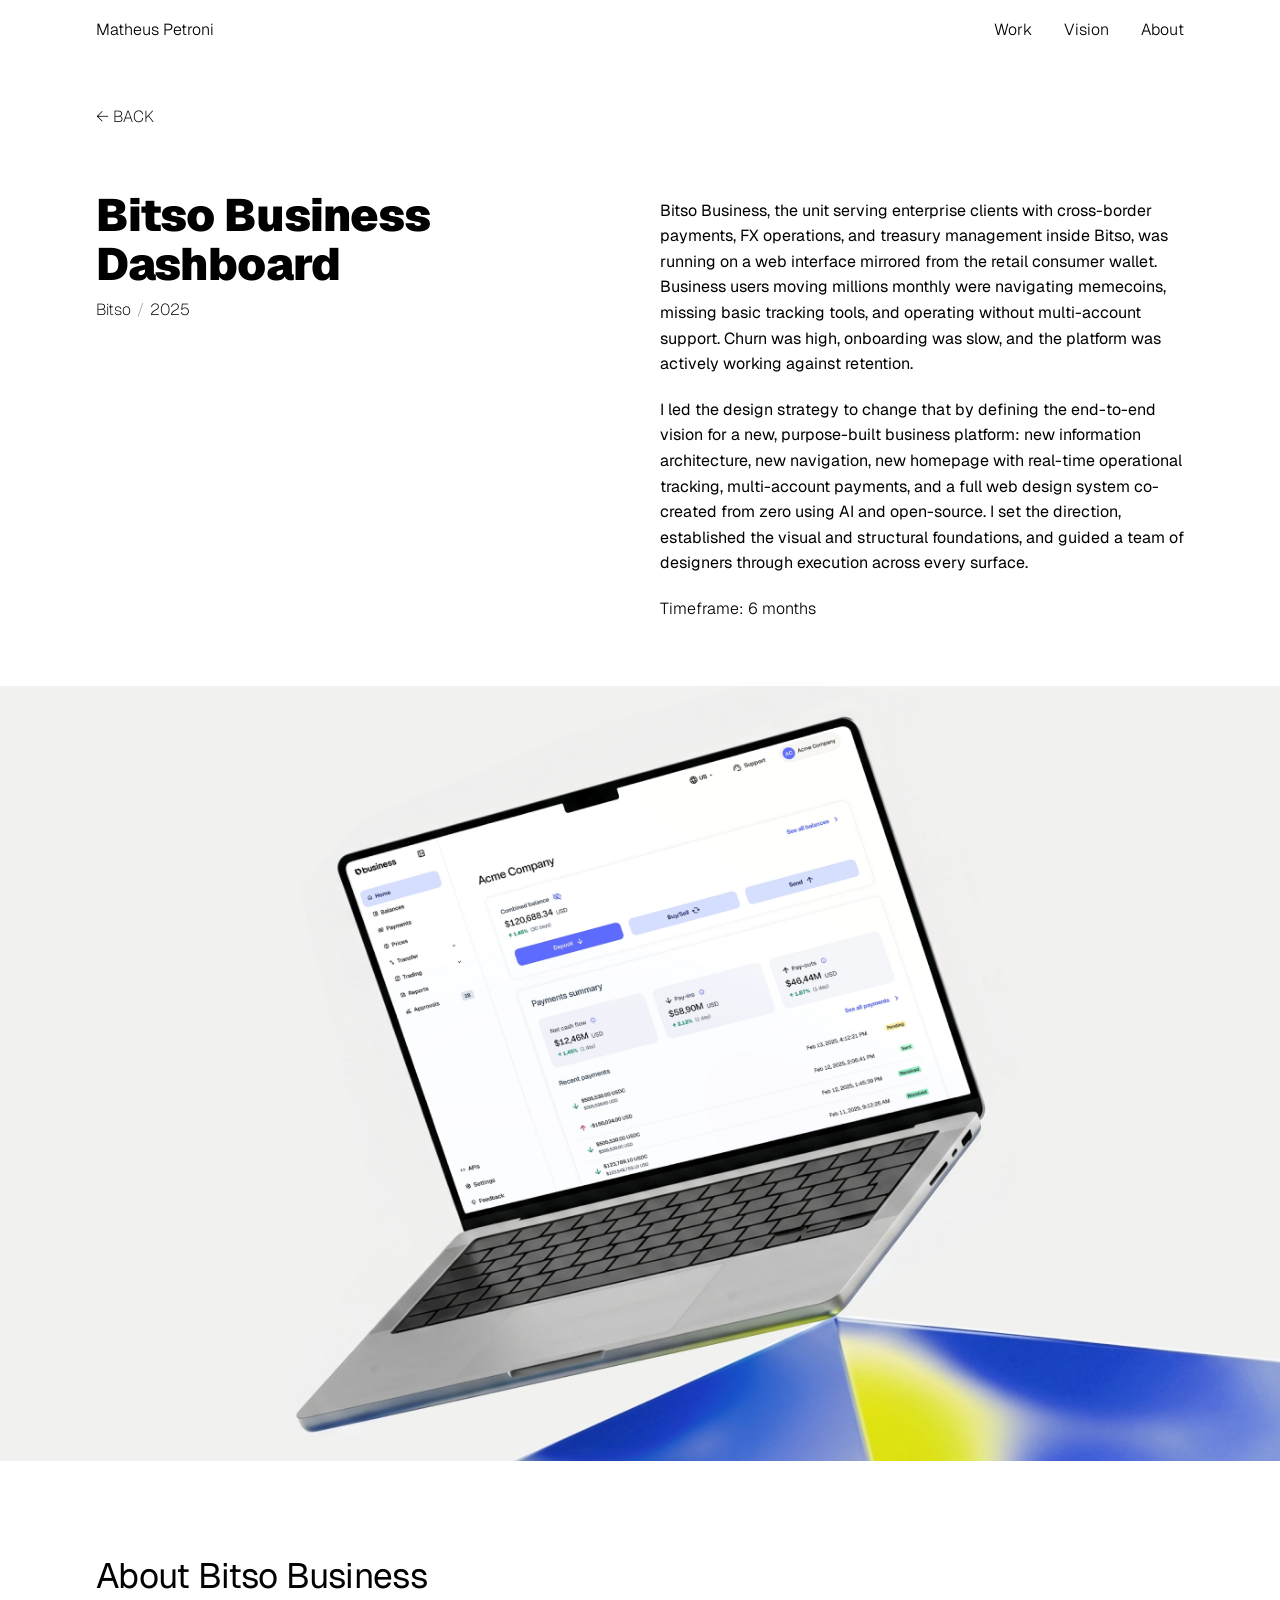
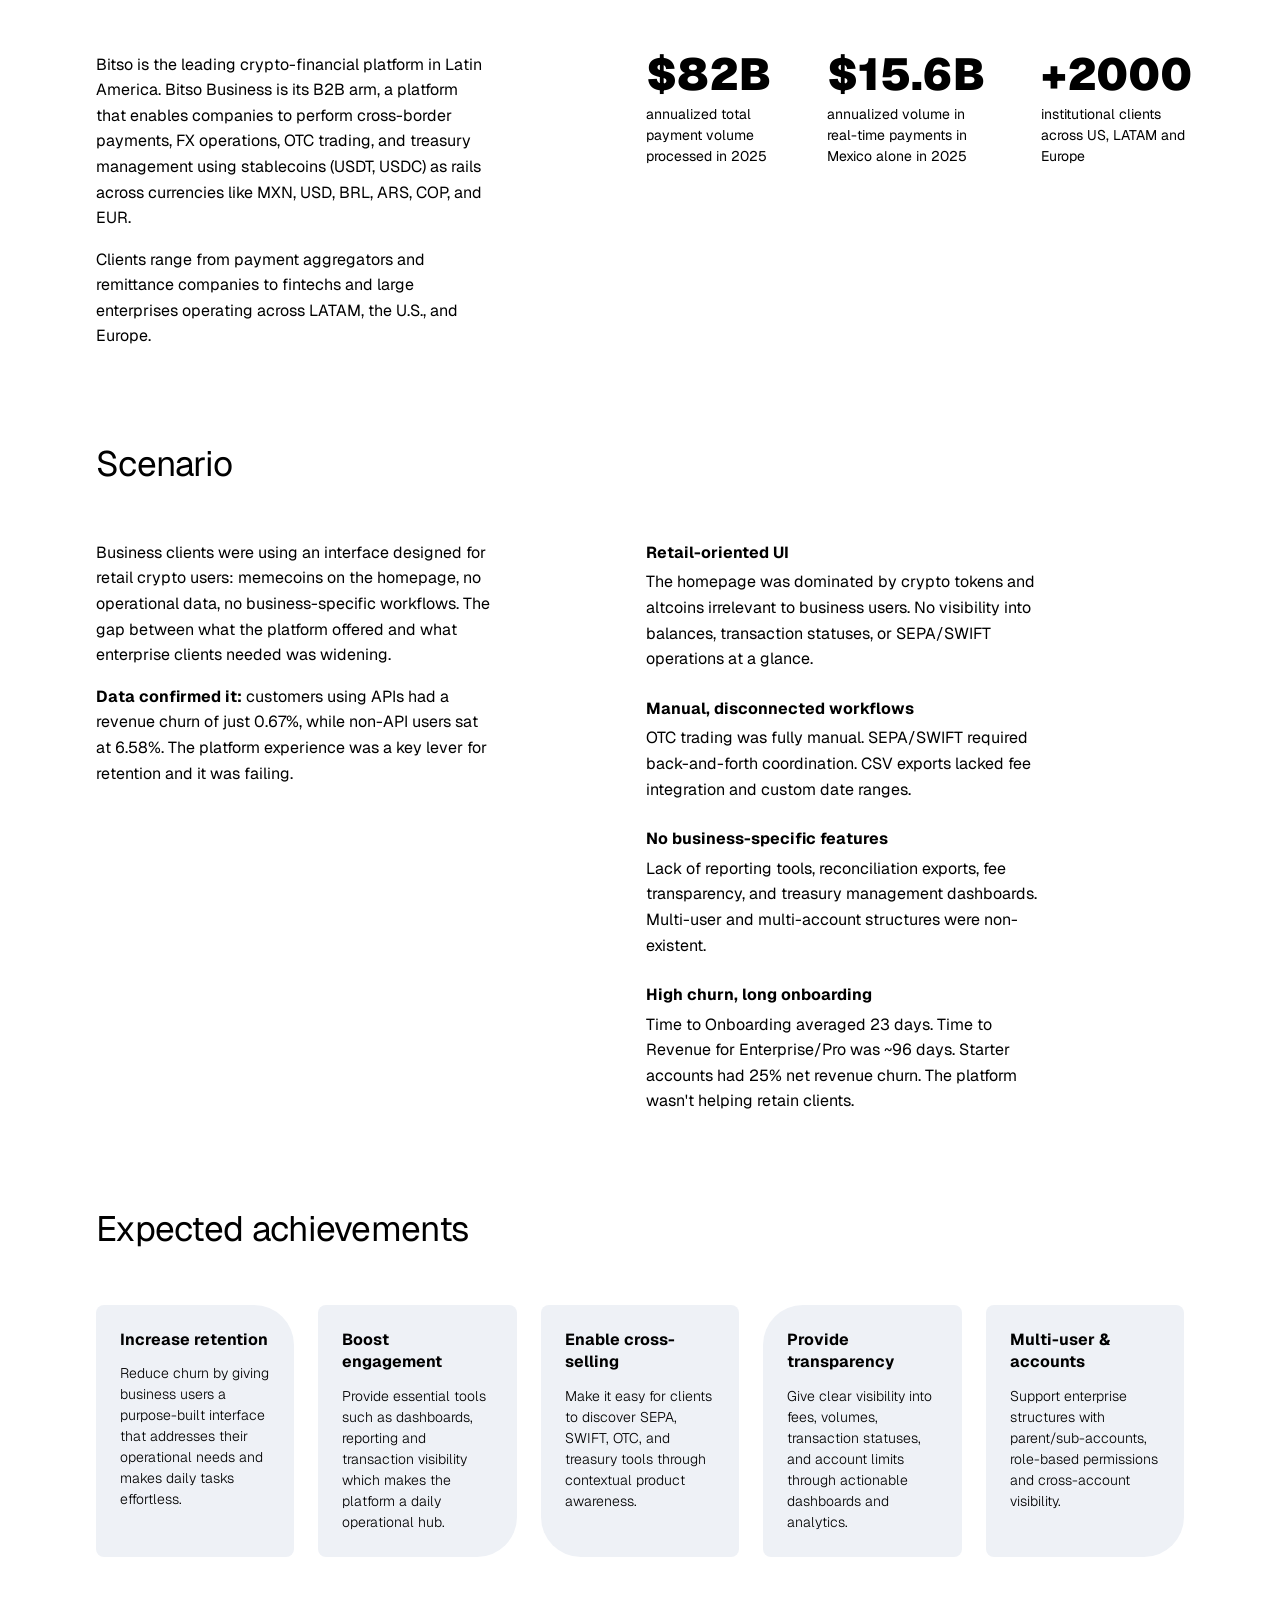
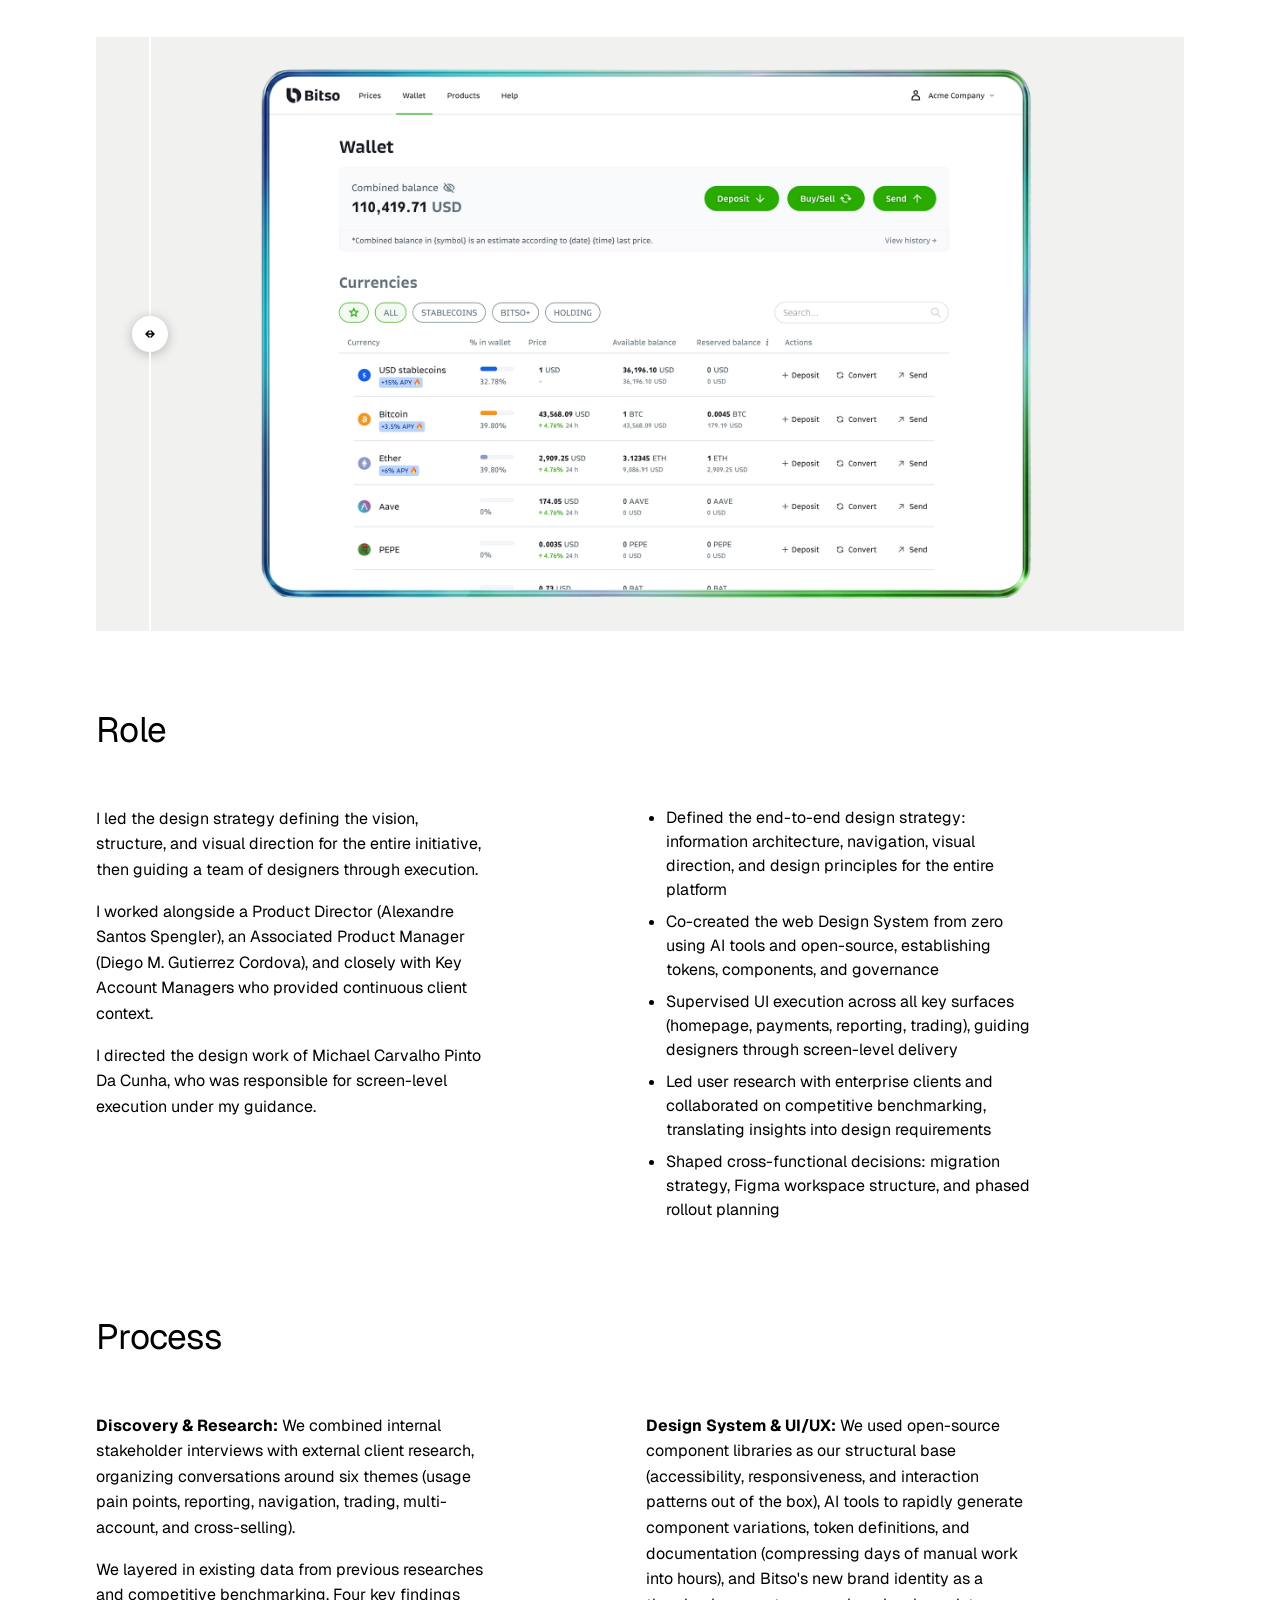
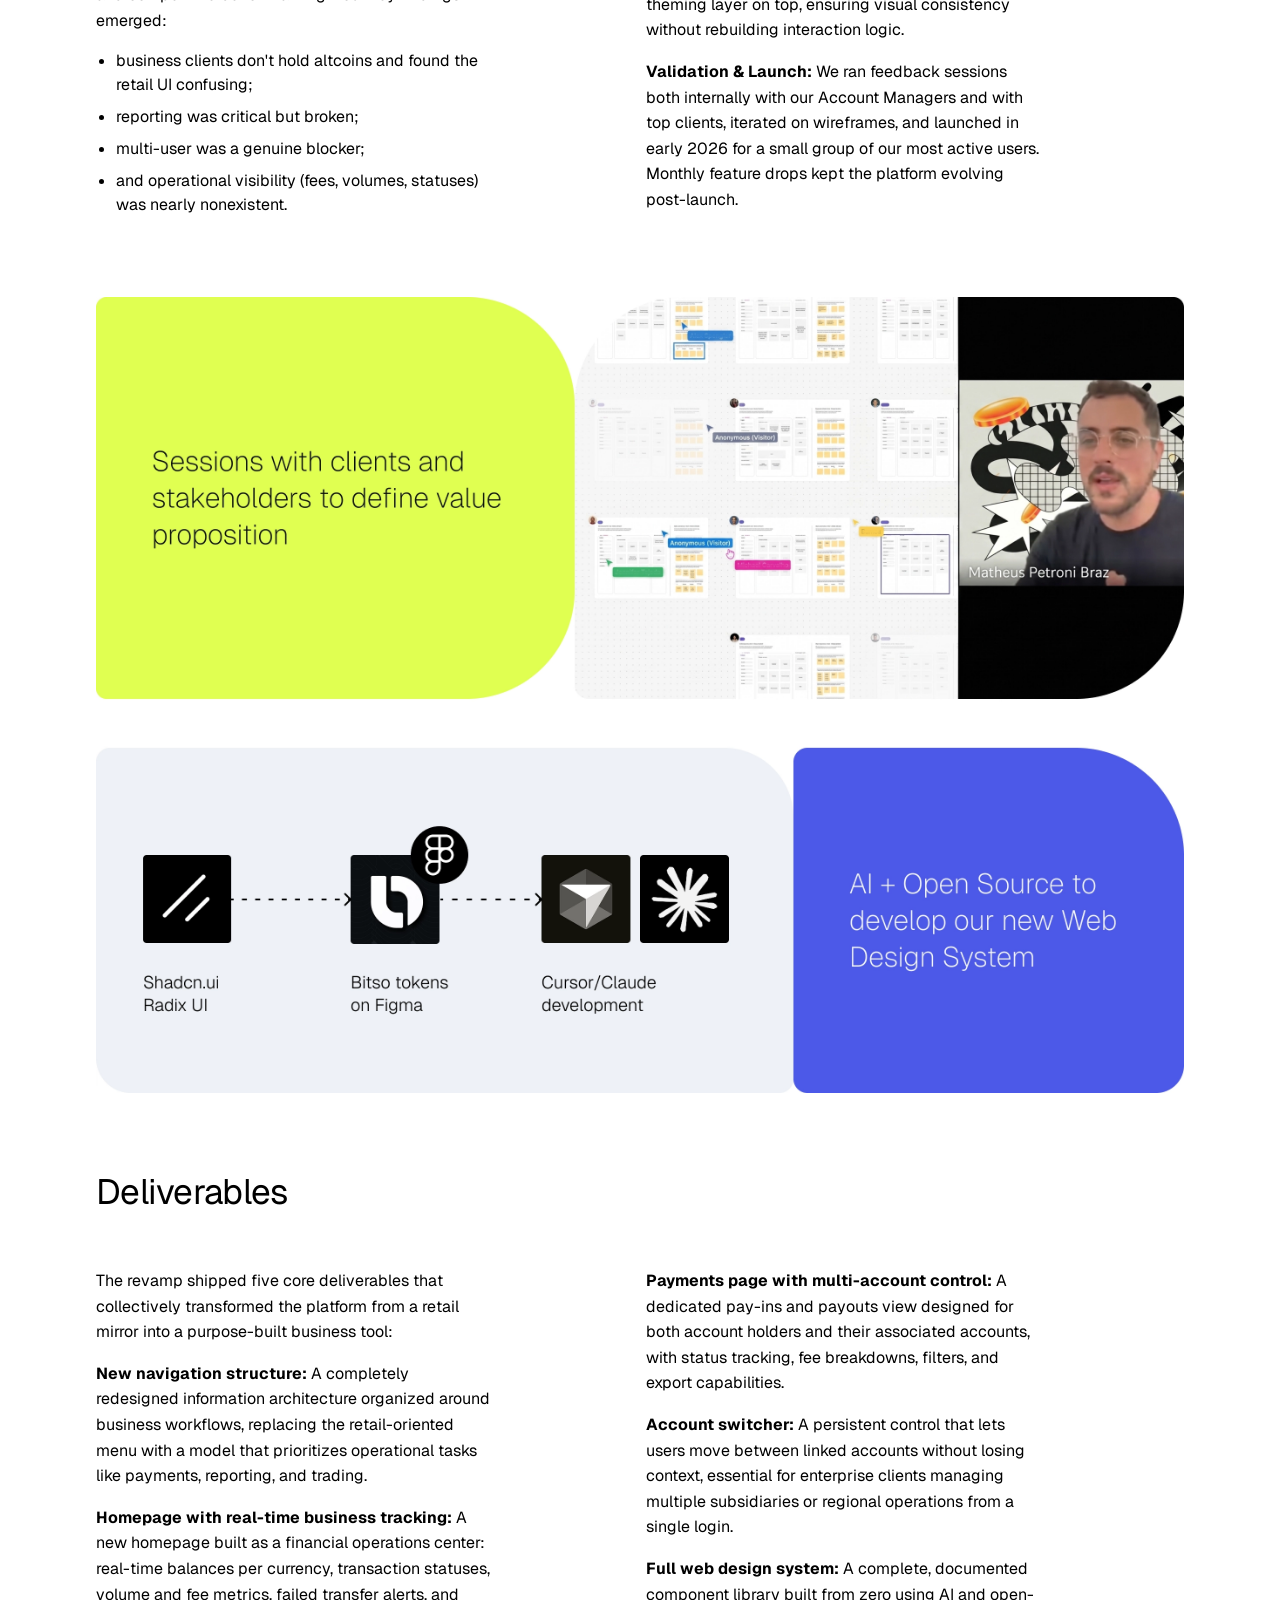
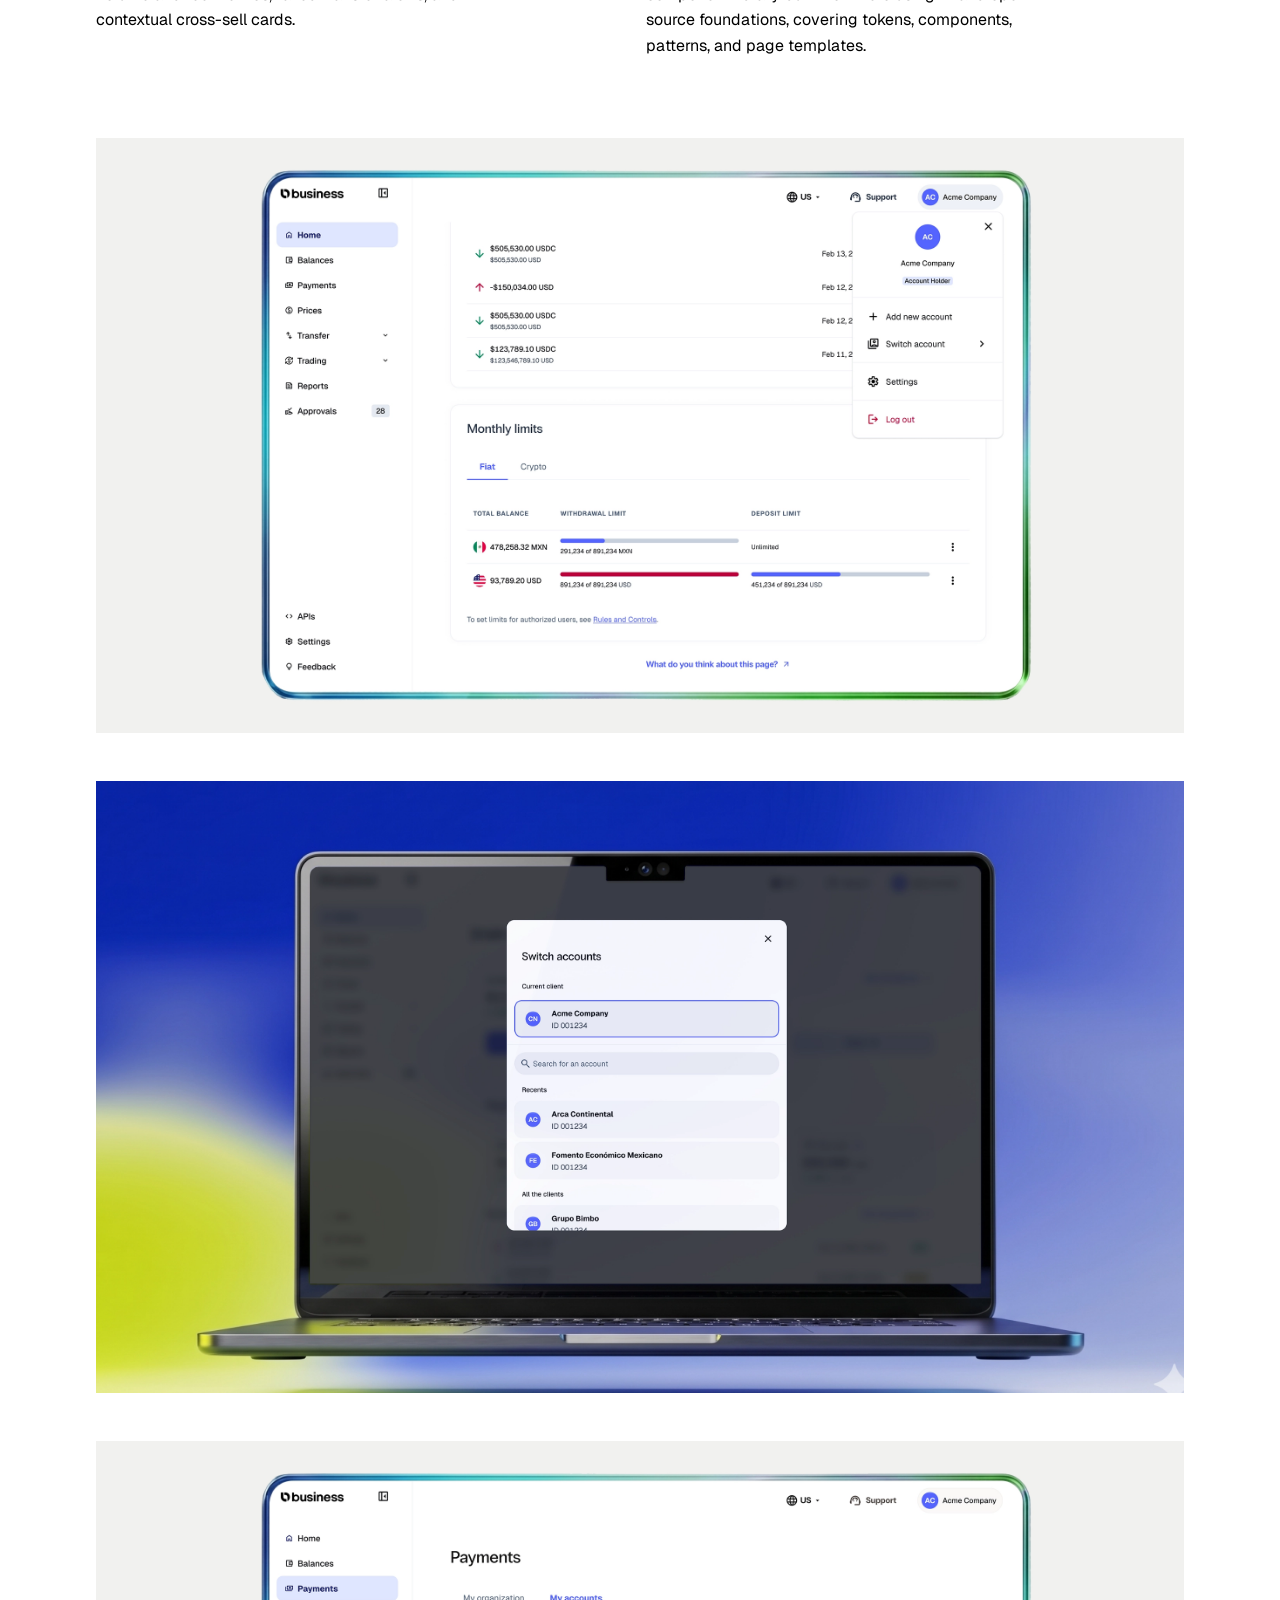
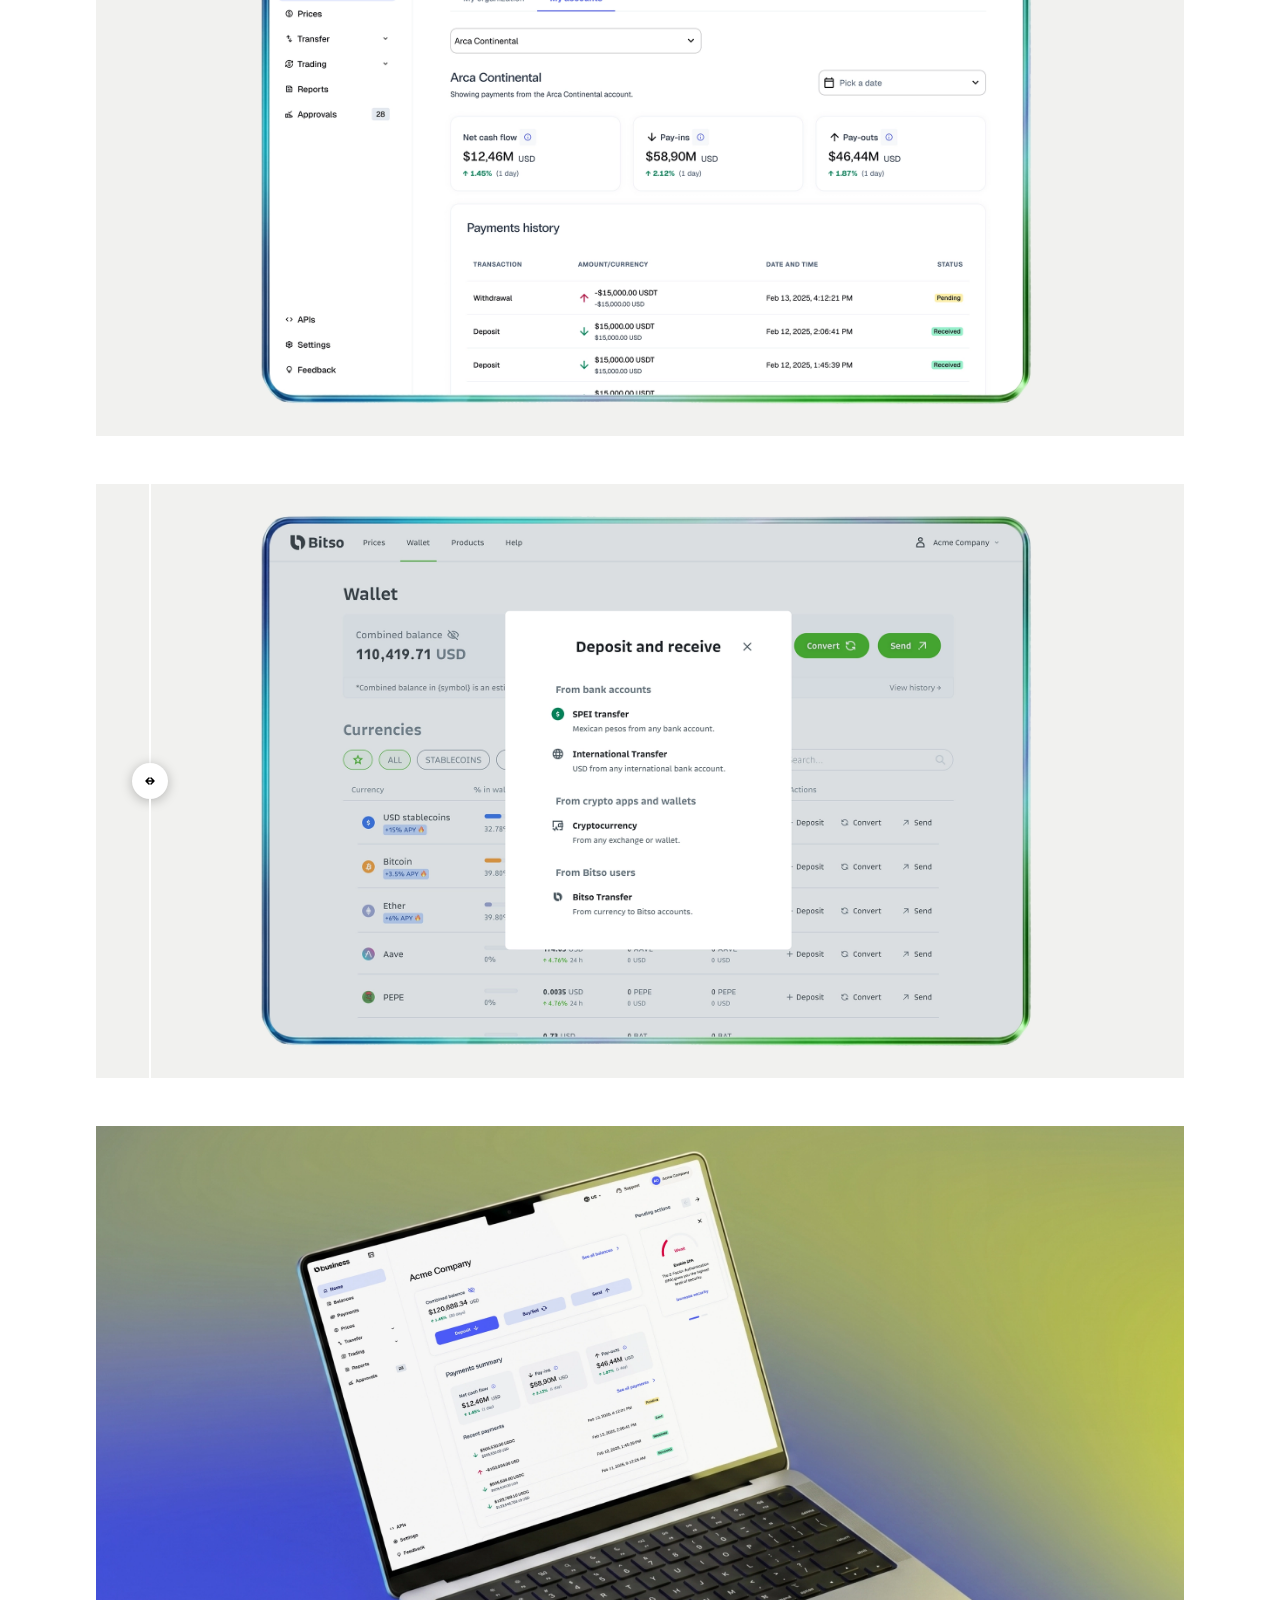
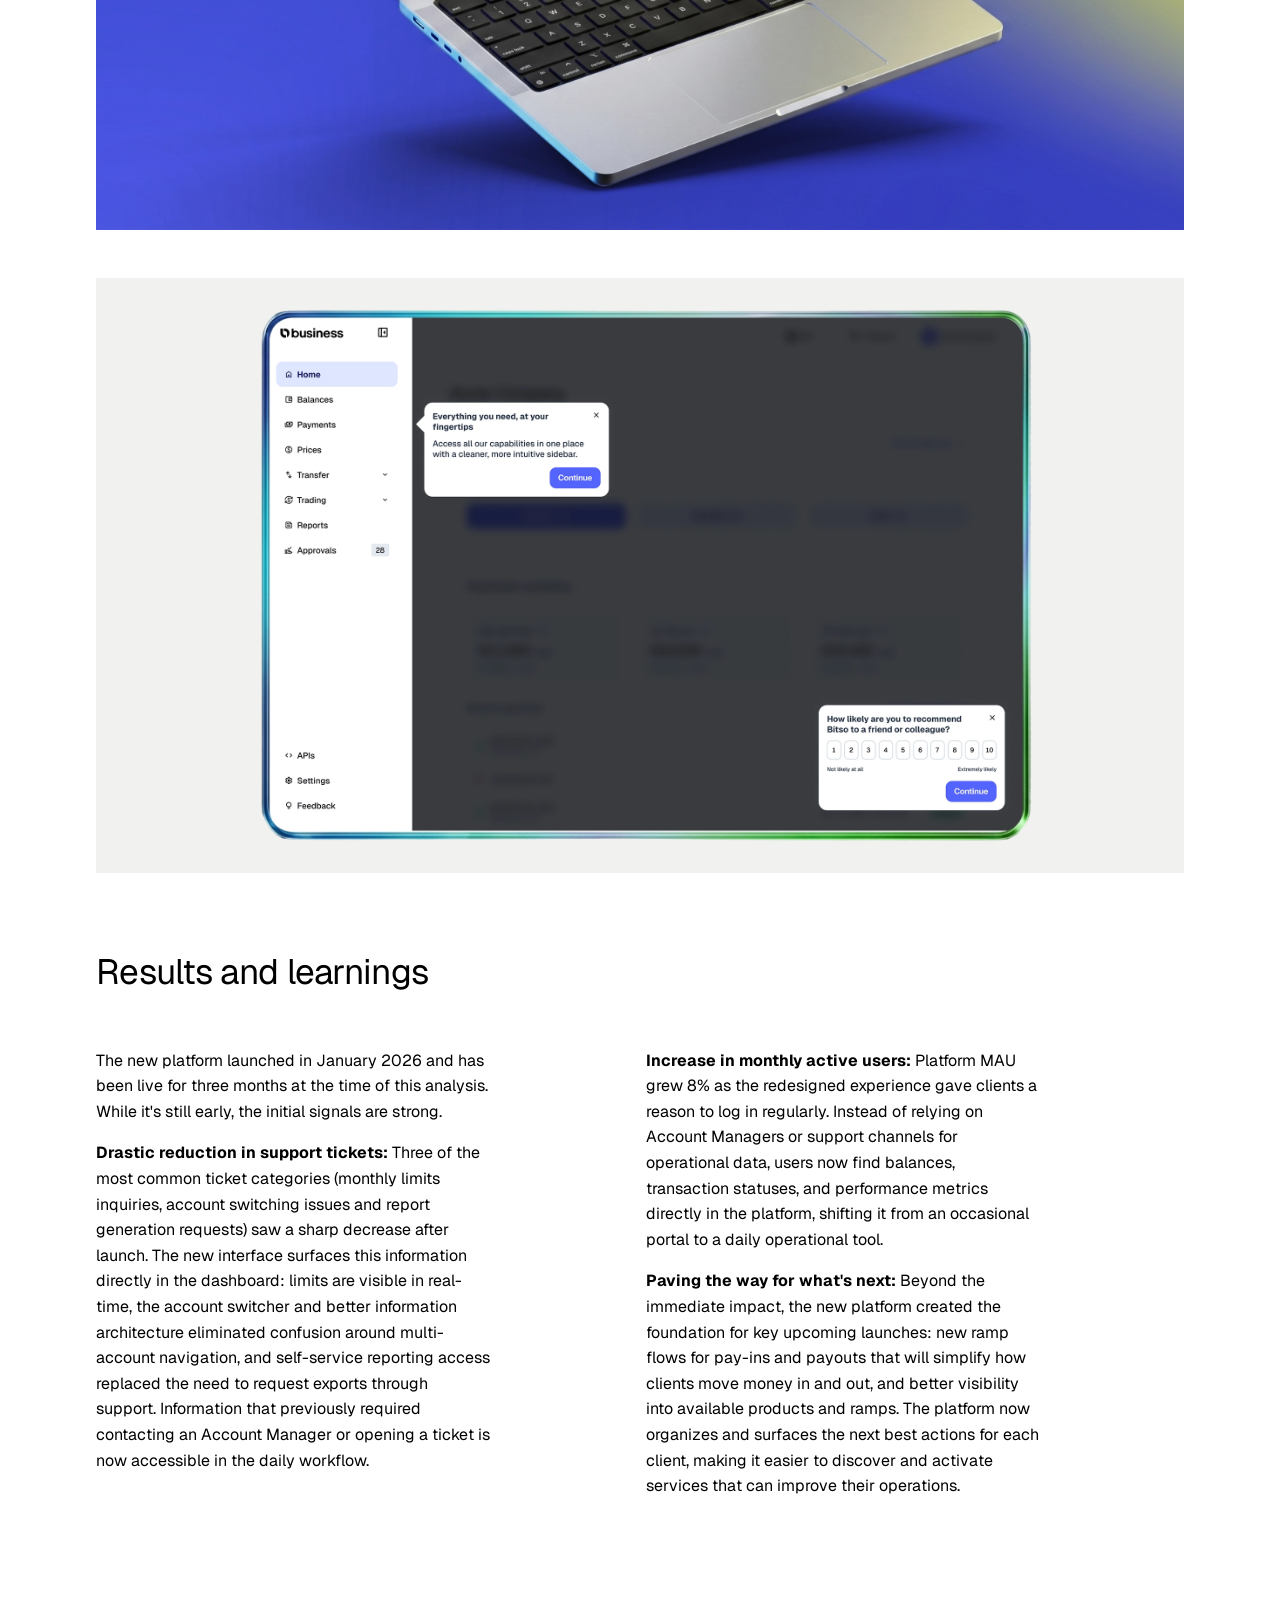
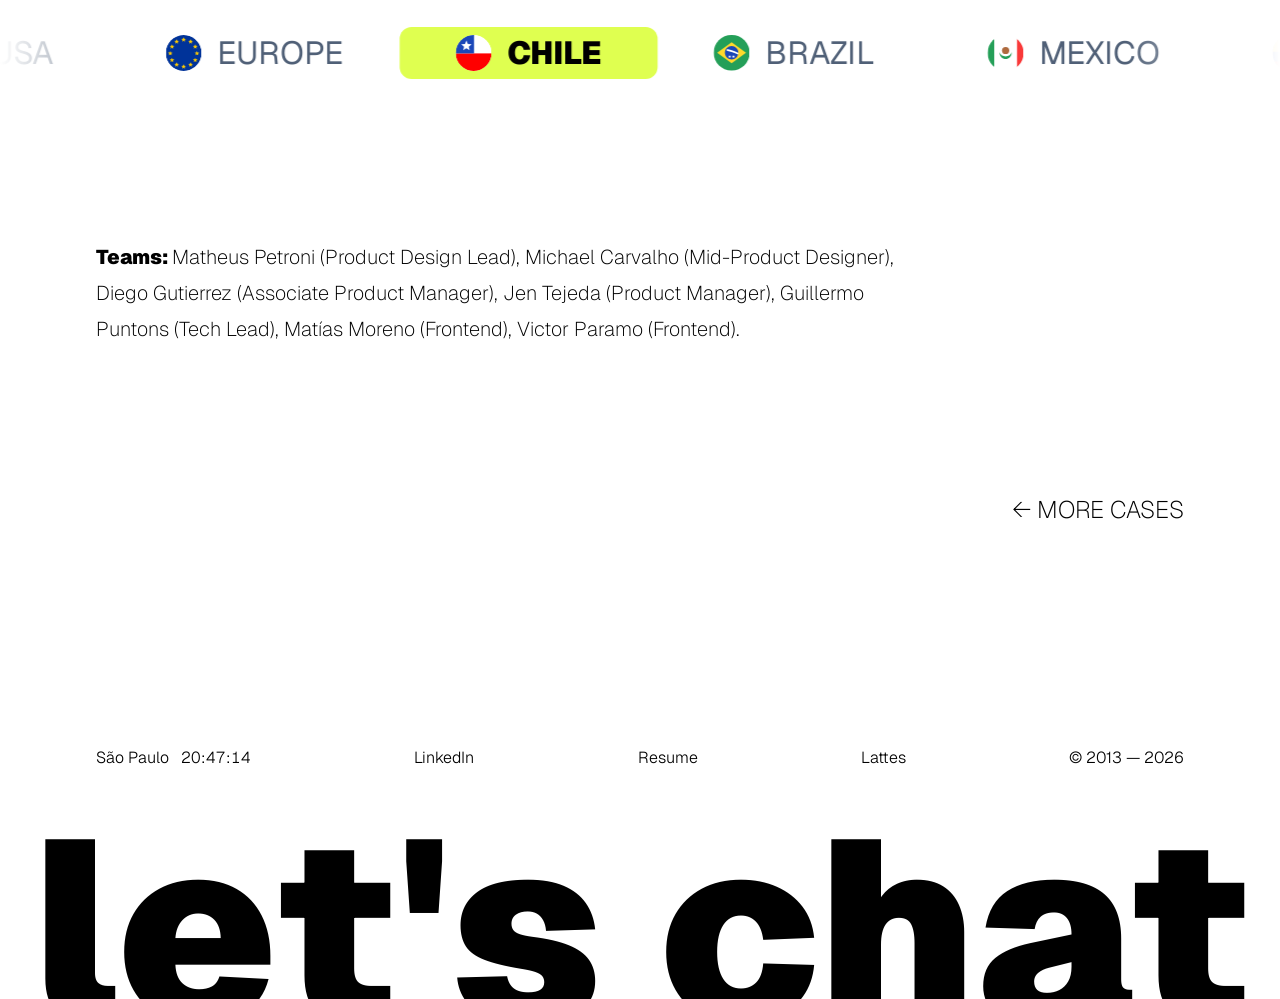
==== commit b6e95bfd: "Add Open Graph meta tags and OG image across all pages Co-Authored-By: Claude Sonnet 4.6 <noreply@an" ====
--- a/case-study-bitso-business-dashboard.html
+++ b/case-study-bitso-business-dashboard.html
@@ -9,6 +9,12 @@
   <link rel="preconnect" href="https://fonts.googleapis.com">
   <link rel="preconnect" href="https://fonts.gstatic.com" crossorigin>
   <link href="https://fonts.googleapis.com/css2?family=Geist:wght@100..900&display=swap" rel="stylesheet">
+
+  <meta property="og:title" content="Bitso Business Dashboard — Matheus Petroni">
+  <meta property="og:description" content="Bitso Business Dashboard — A case study by Matheus Petroni on rebuilding a merchant platform from scratch for companies moving billions across borders.">
+  <meta property="og:image" content="https://mthpetroni.com/assets/images/og-image.jpg">
+  <meta property="og:url" content="https://mthpetroni.com">
+  <meta property="og:type" content="website">
 
   <link rel="icon" type="image/svg+xml" href="assets/icons/asterisk.svg">
   <link rel="stylesheet" href="css/styles.css">
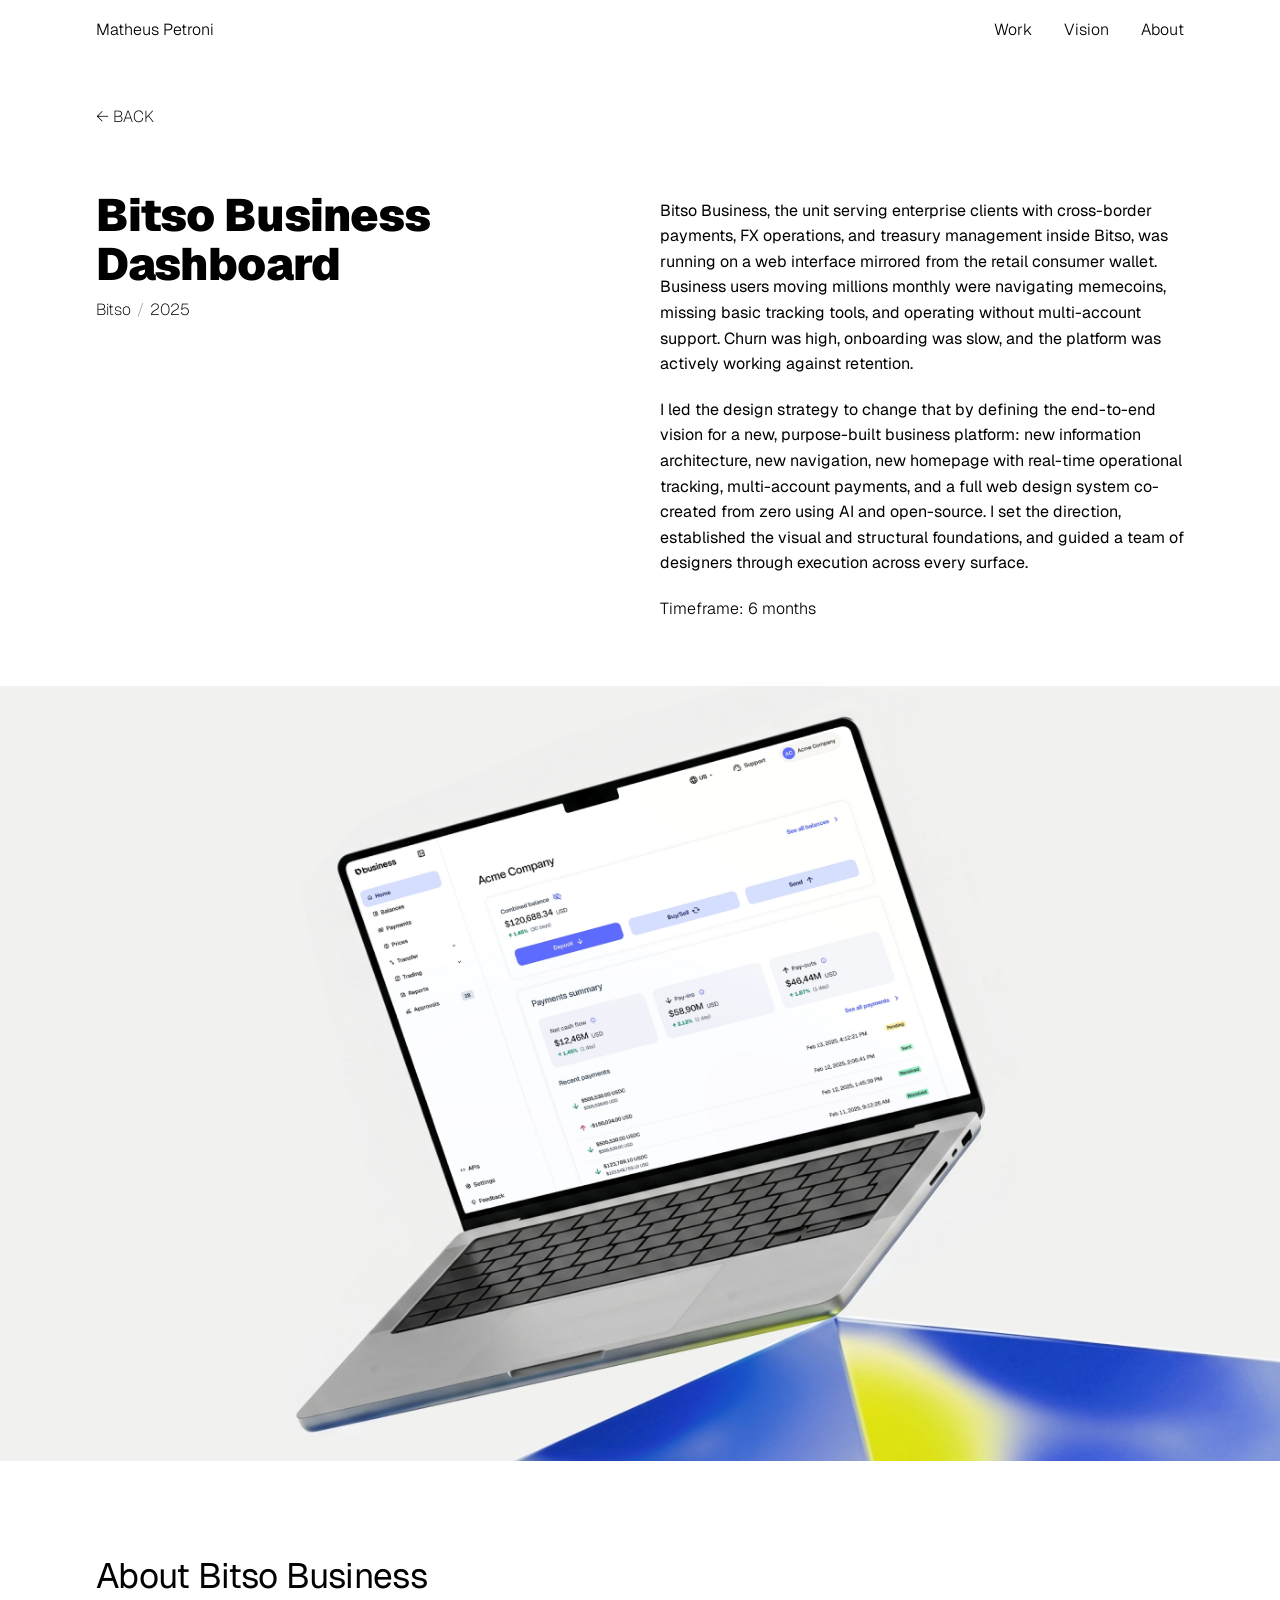
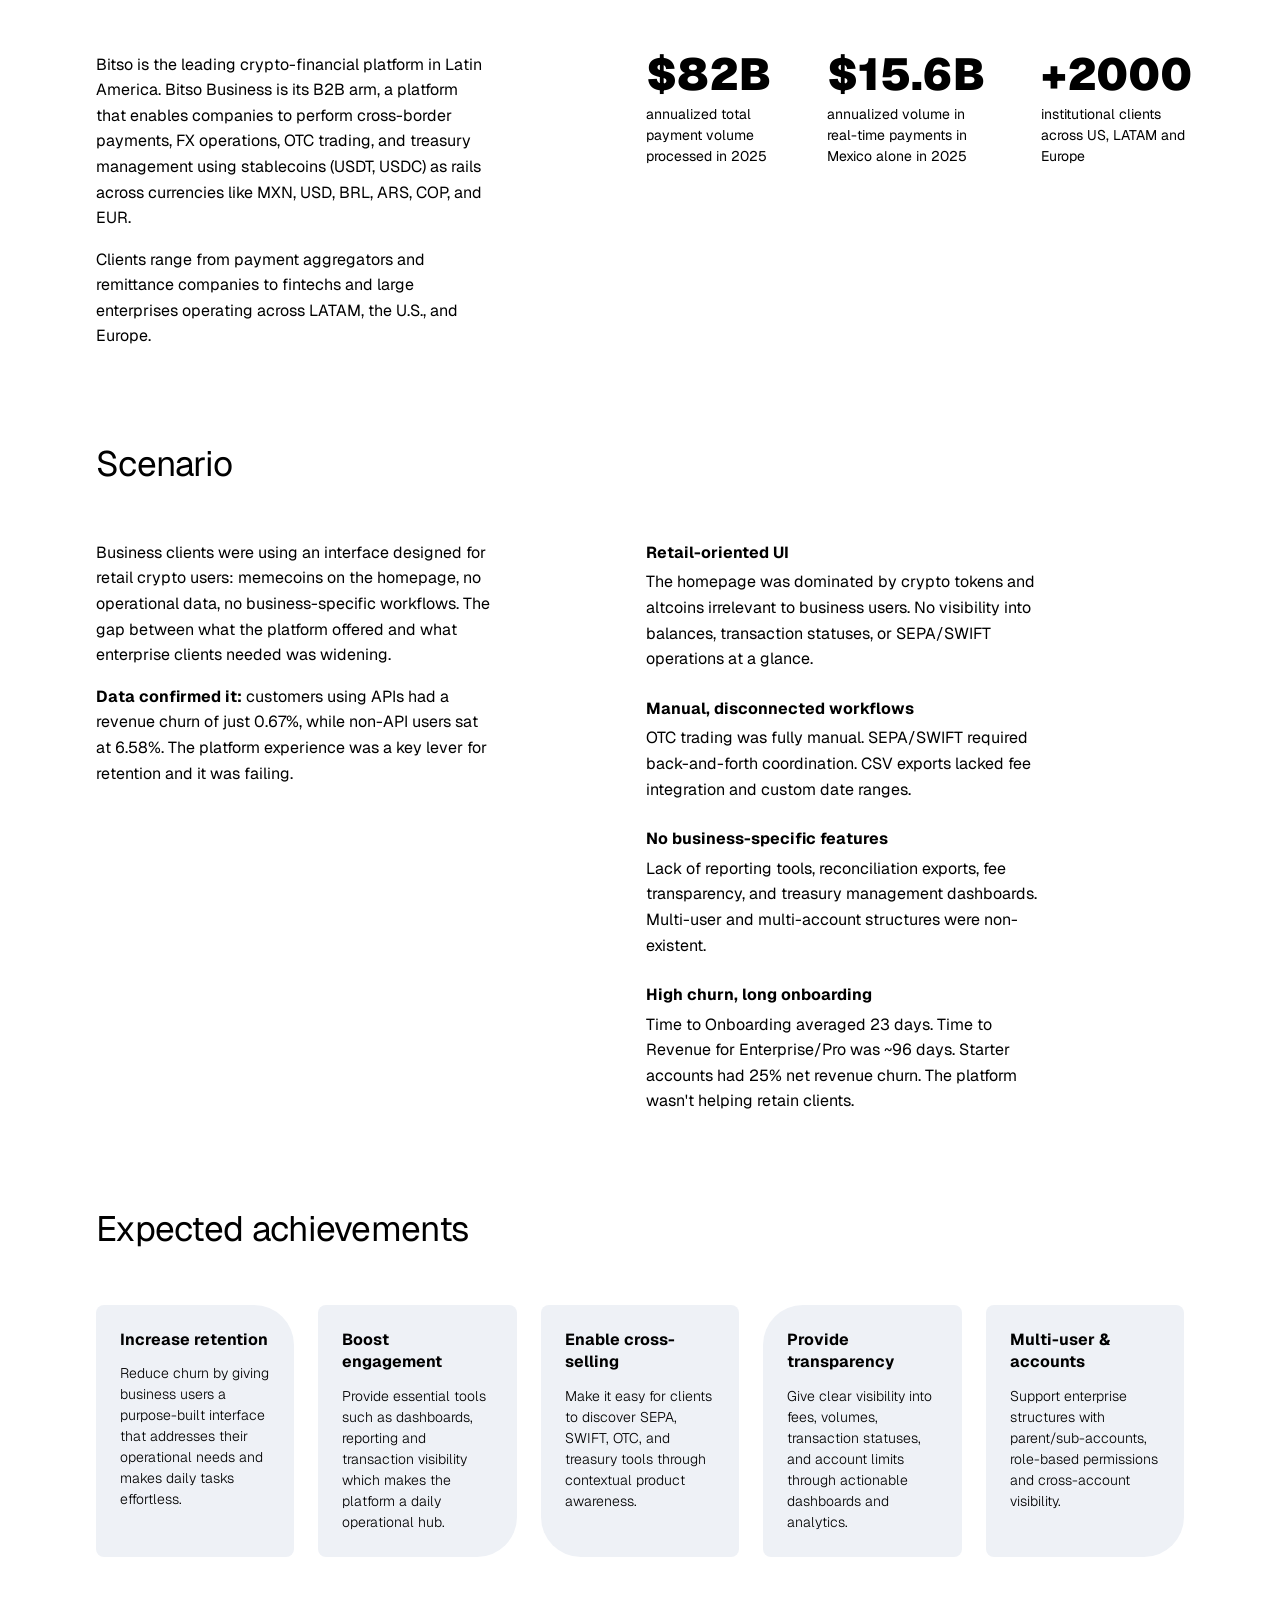
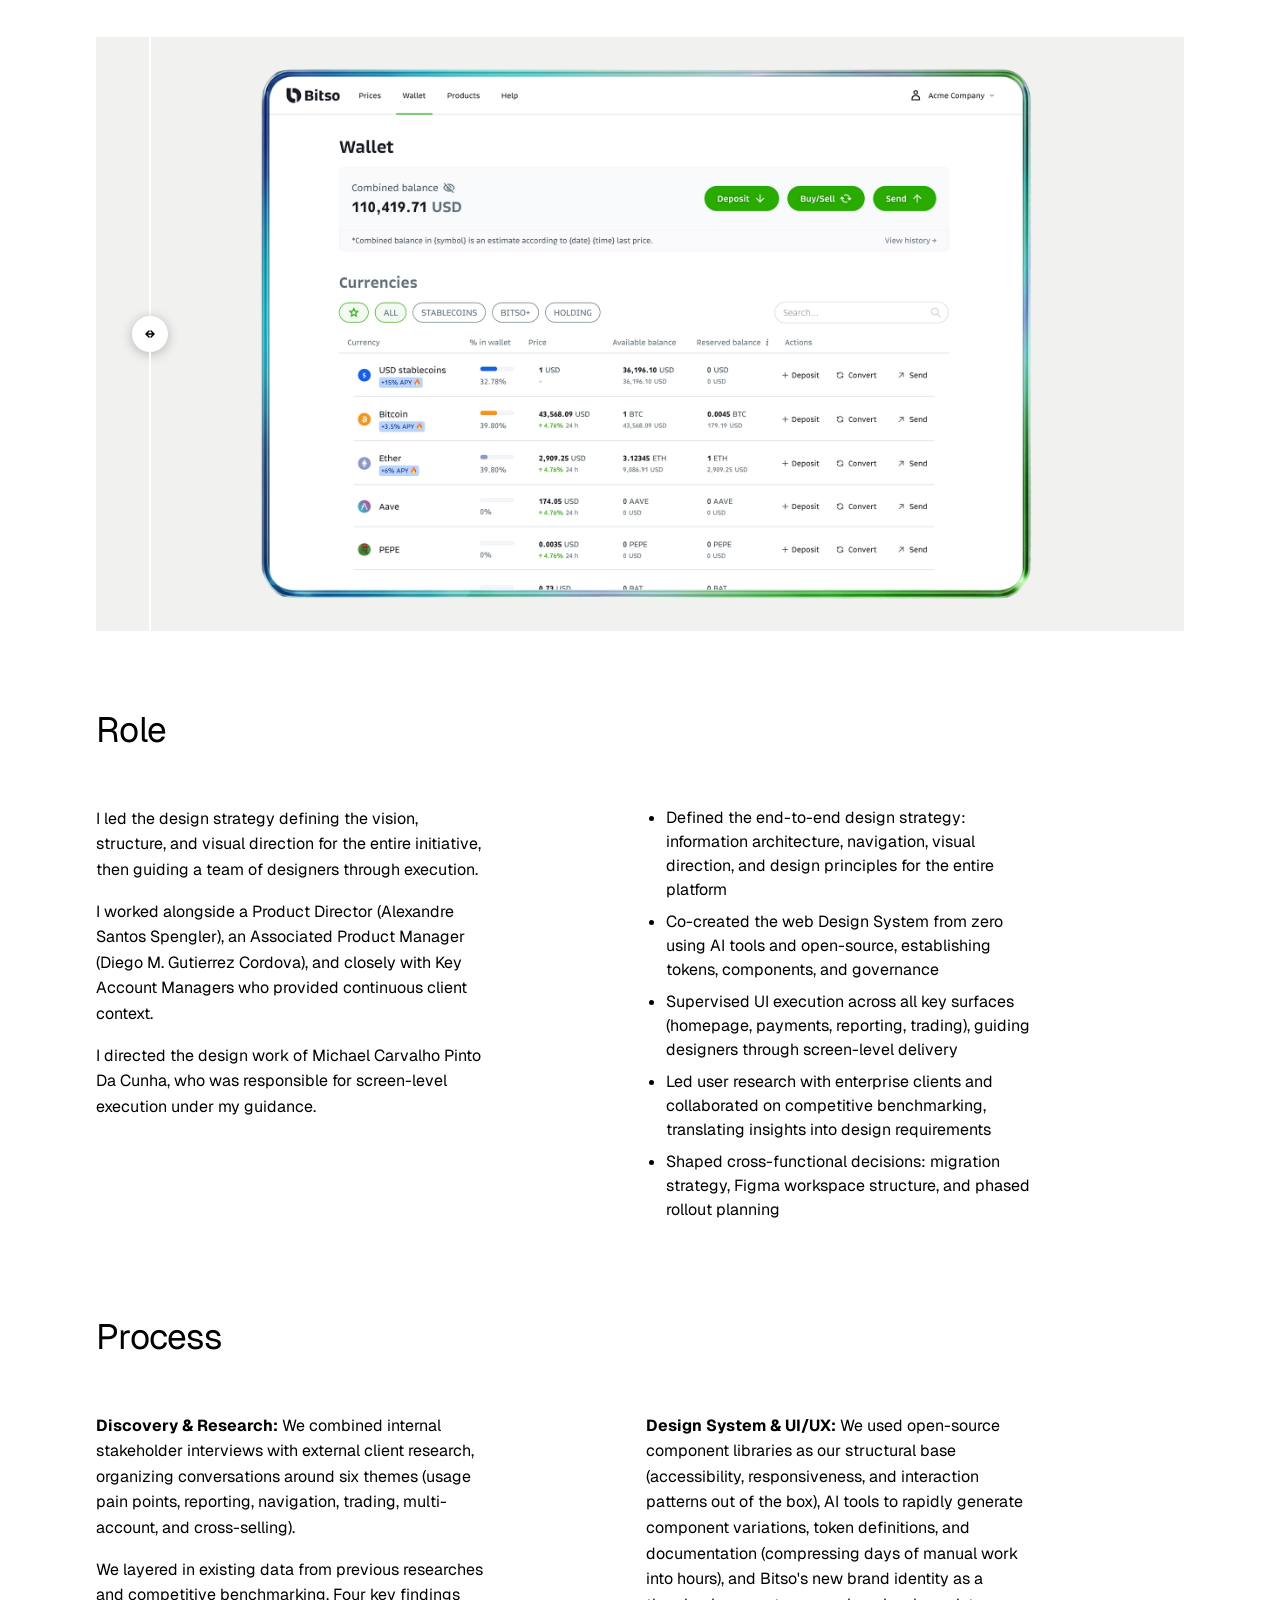
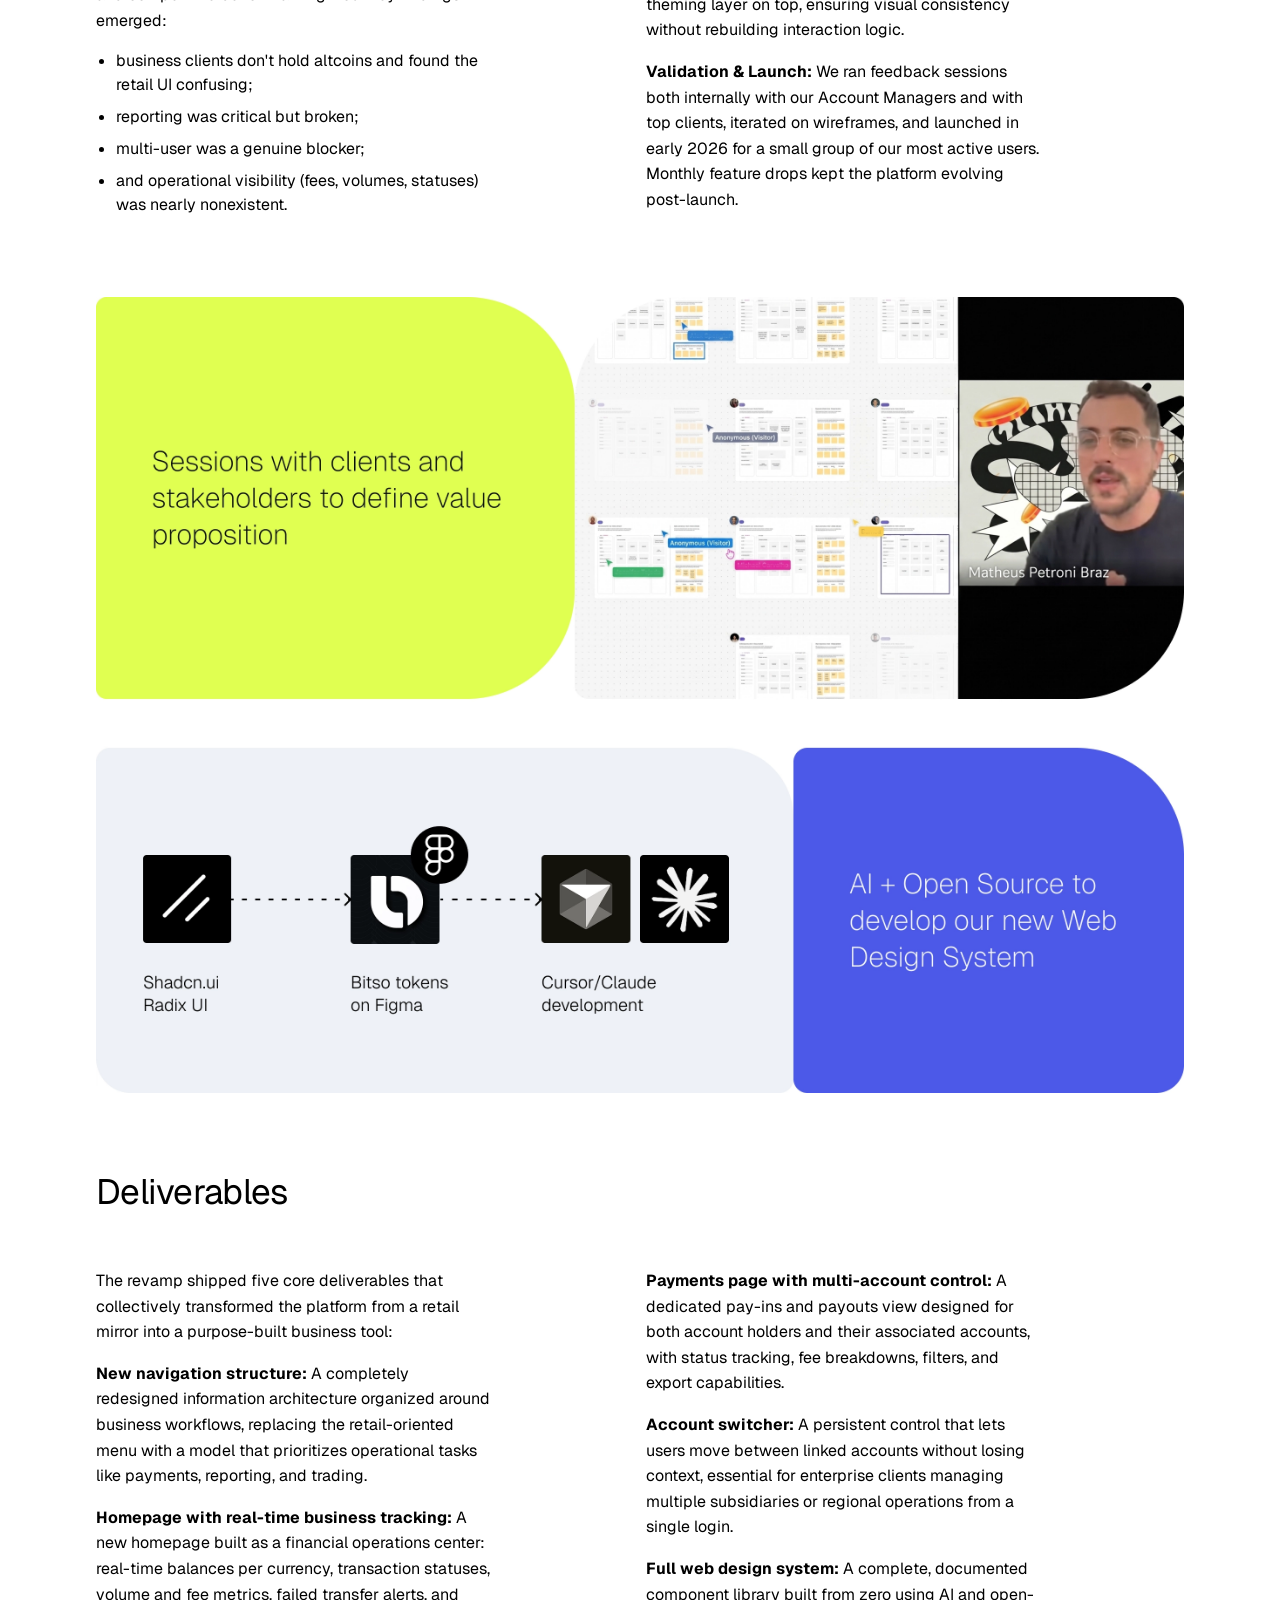
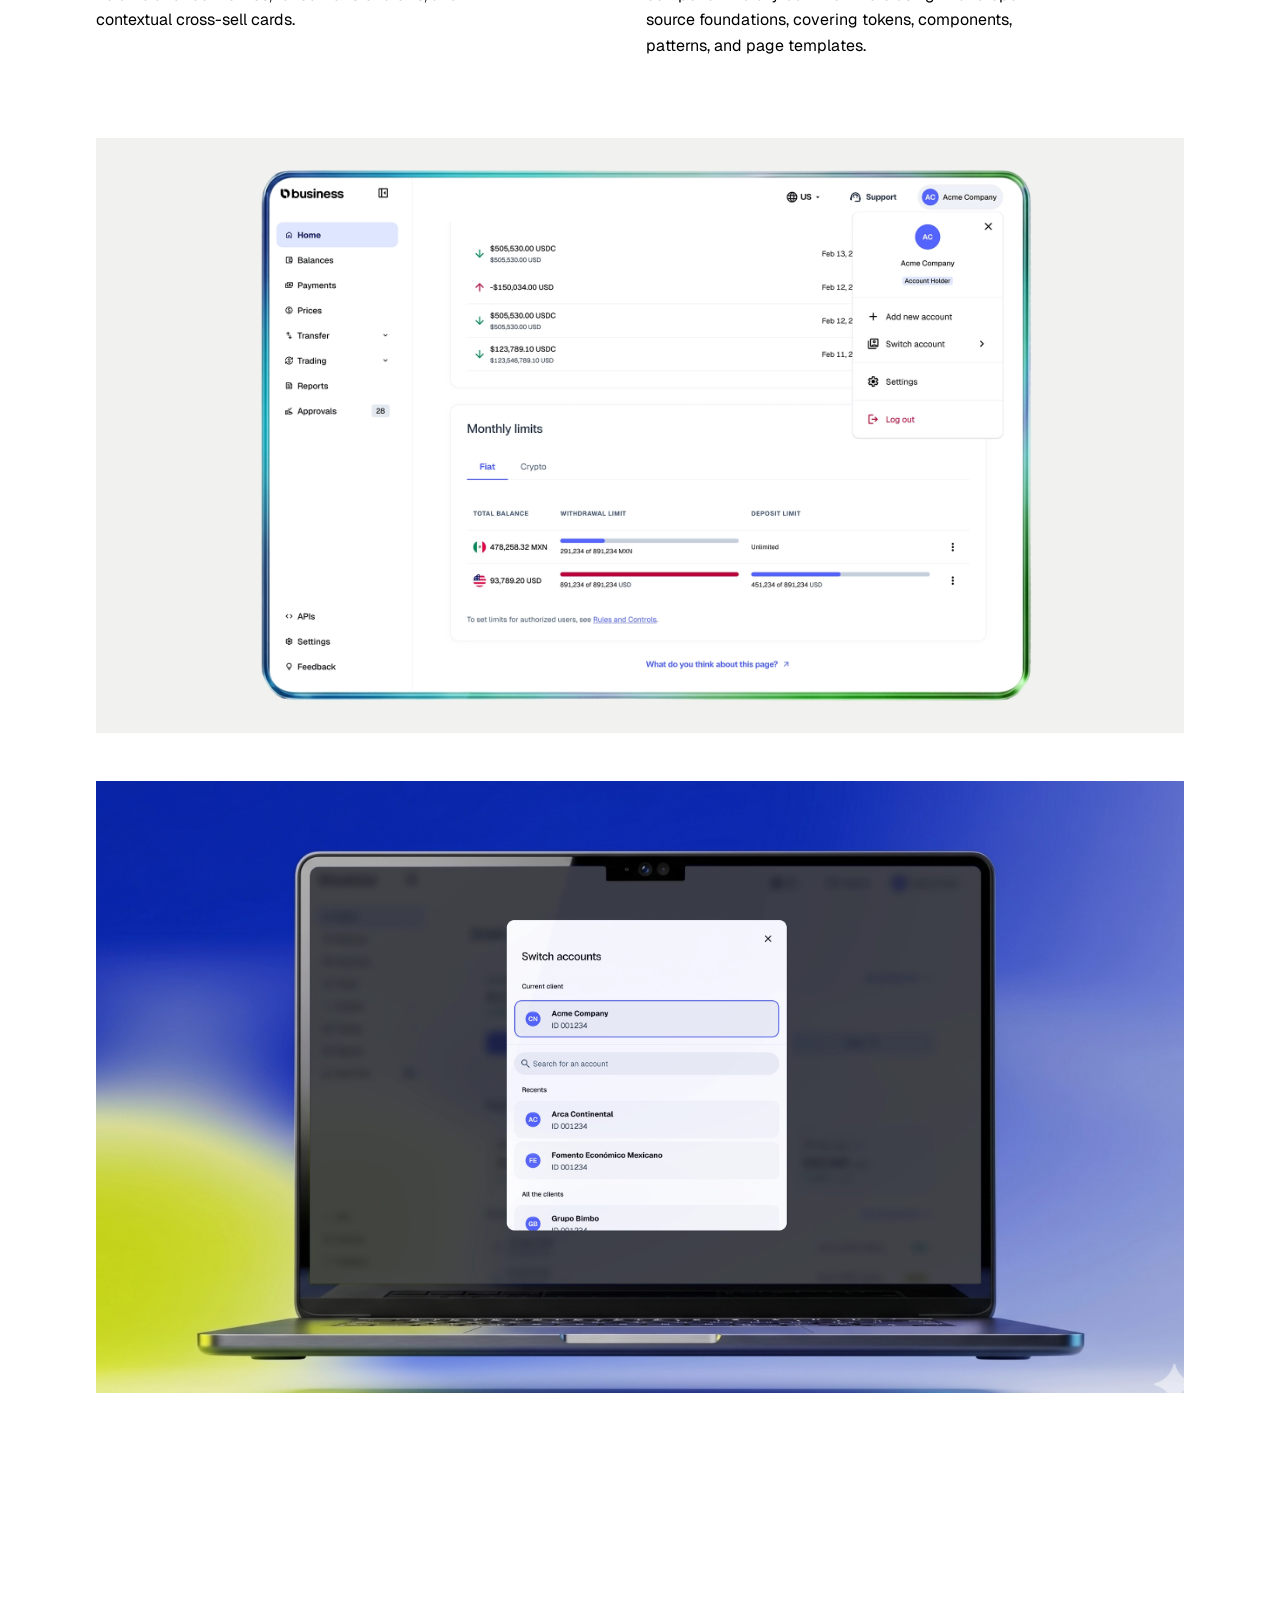
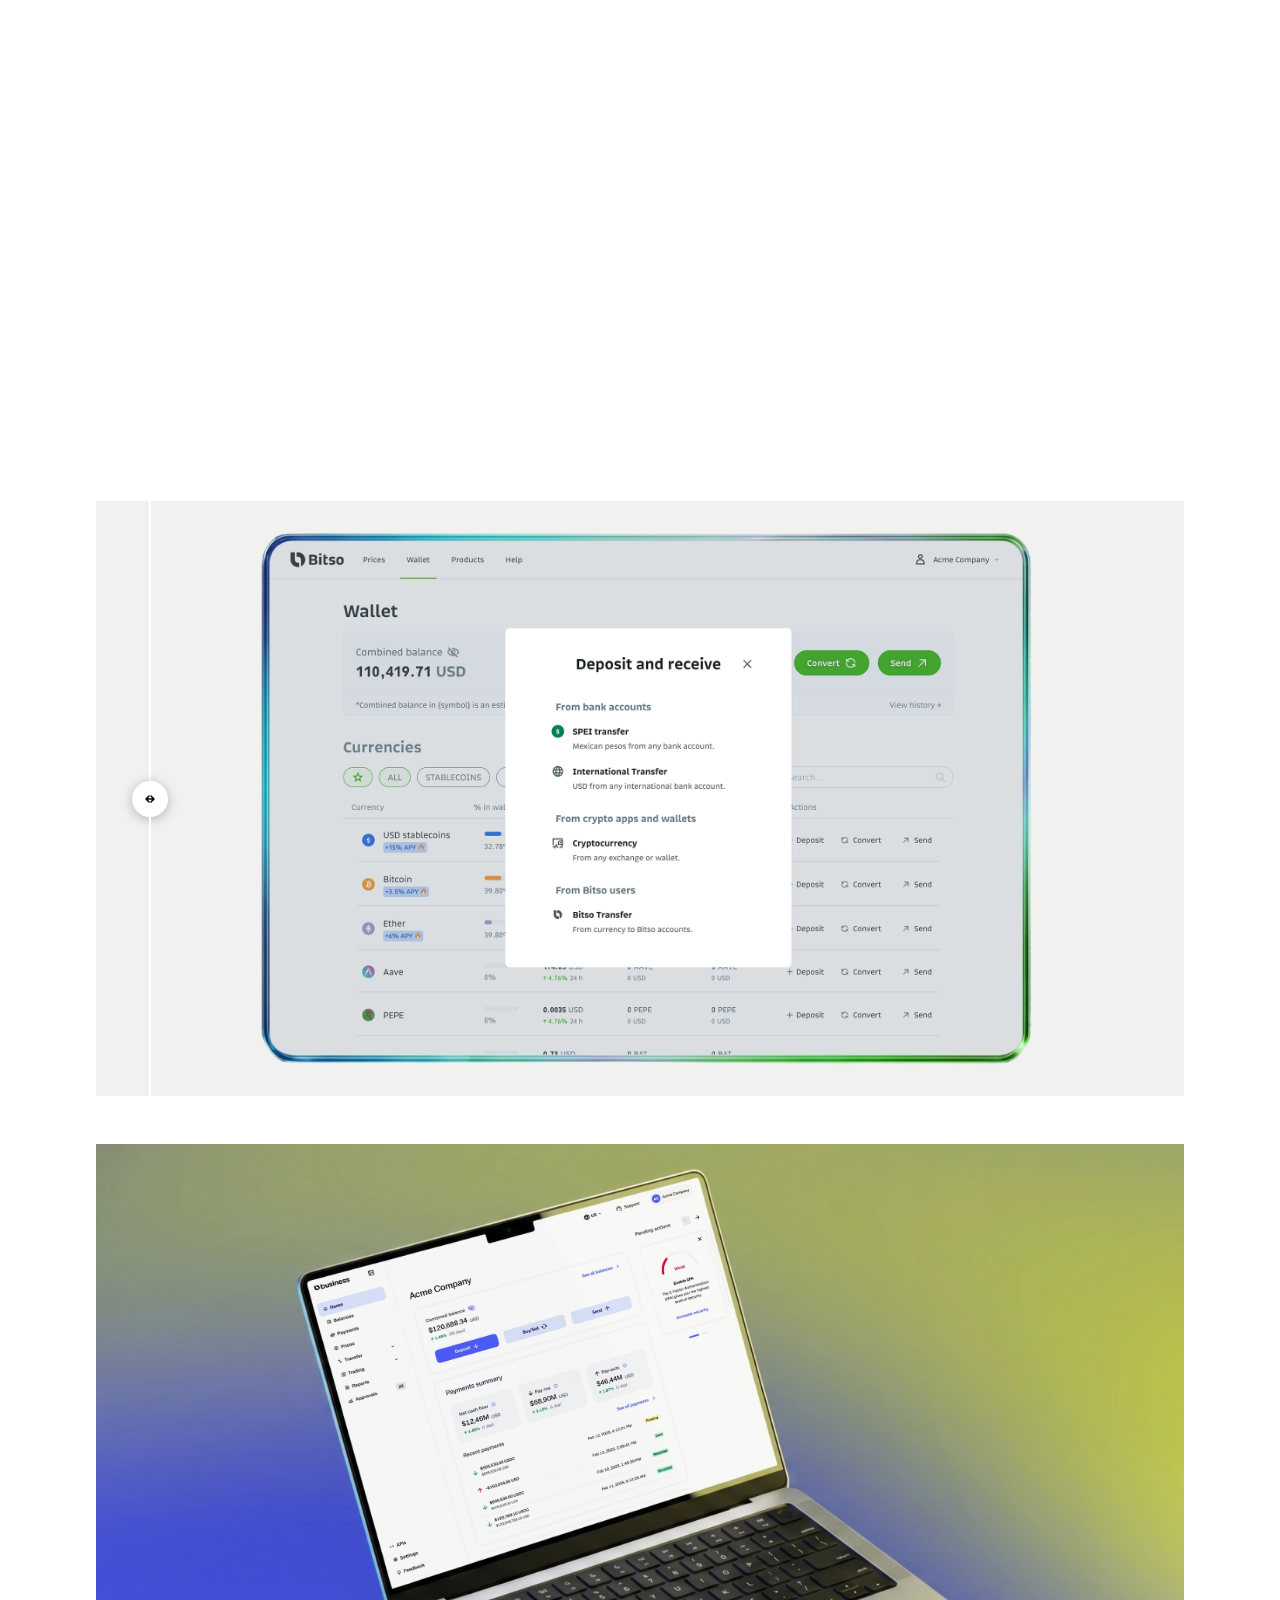
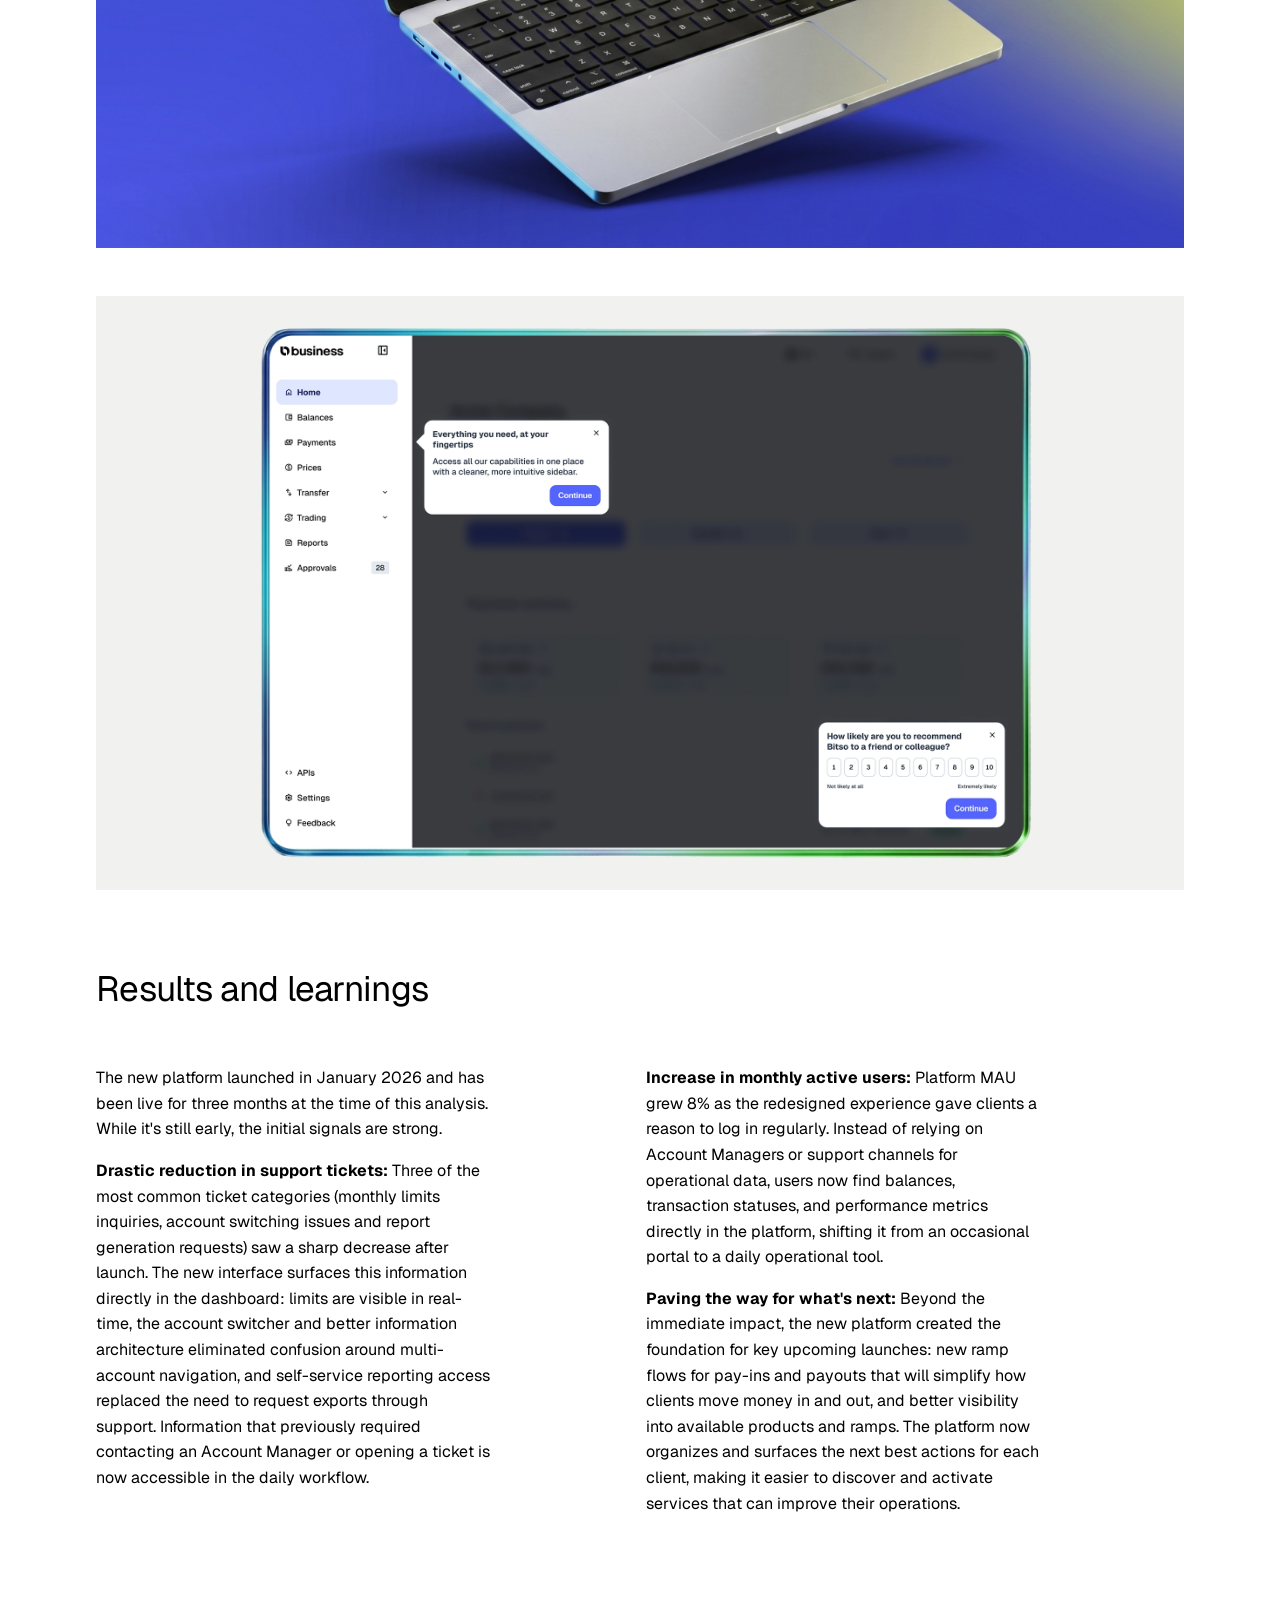
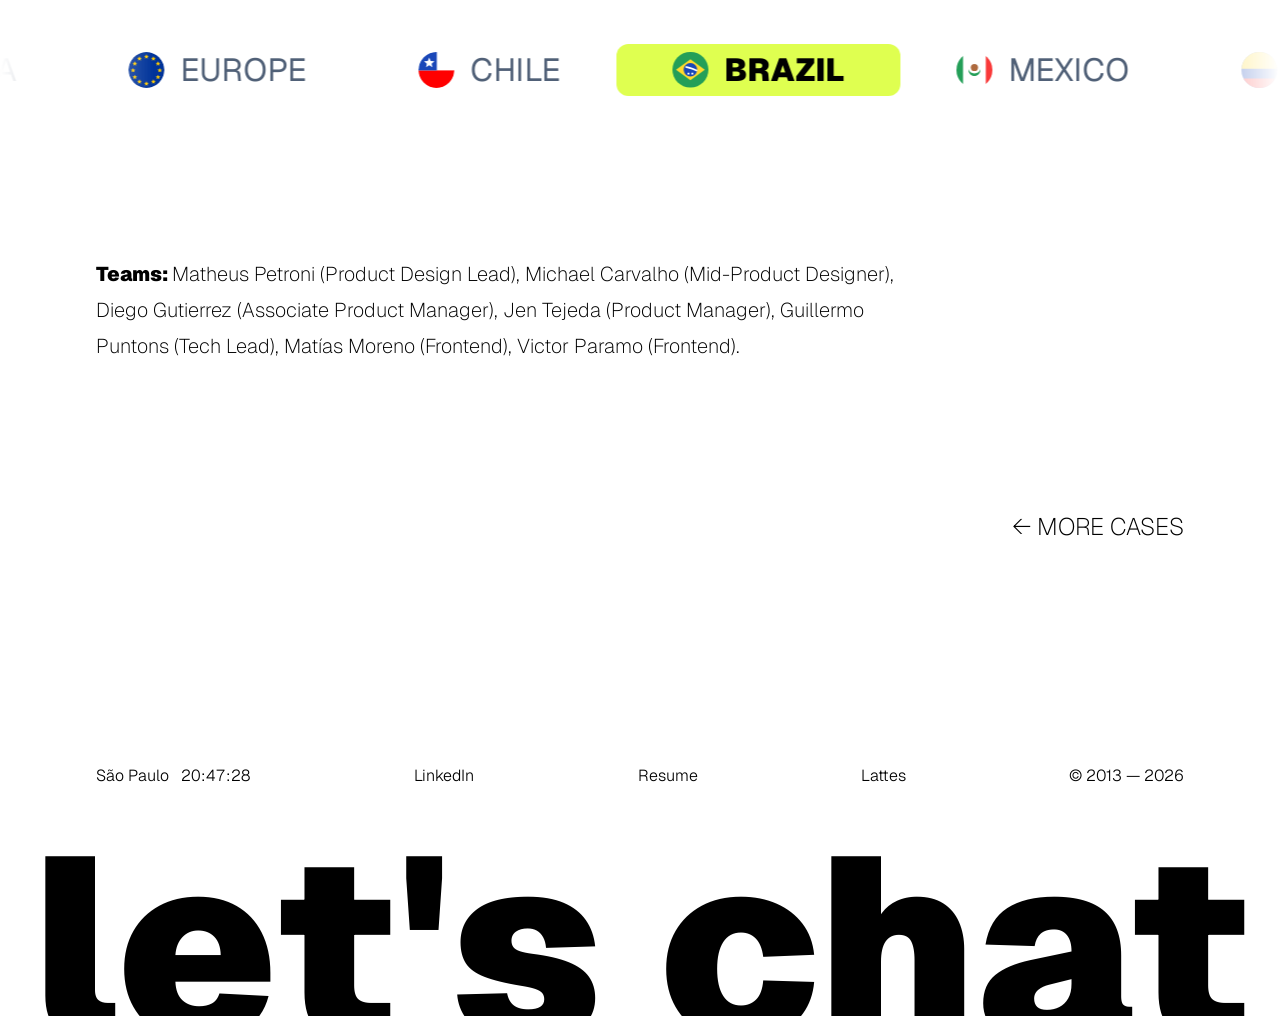
==== commit acfb3ea6: "update og setup" ====
--- a/case-study-bitso-business-dashboard.html
+++ b/case-study-bitso-business-dashboard.html
@@ -13,8 +13,11 @@
   <meta property="og:title" content="Bitso Business Dashboard — Matheus Petroni">
   <meta property="og:description" content="Bitso Business Dashboard — A case study by Matheus Petroni on rebuilding a merchant platform from scratch for companies moving billions across borders.">
   <meta property="og:image" content="https://mthpetroni.com/assets/images/og-image.jpg">
-  <meta property="og:url" content="https://mthpetroni.com">
+  <meta property="og:url" content="https://mthpetroni.com/case-study-bitso-business-dashboard.html">
   <meta property="og:type" content="website">
+  <meta property="og:image:width" content="1200">
+  <meta property="og:image:height" content="630">
+  <meta property="og:image:type" content="image/jpeg">
 
   <link rel="icon" type="image/svg+xml" href="assets/icons/asterisk.svg">
   <link rel="stylesheet" href="css/styles.css">
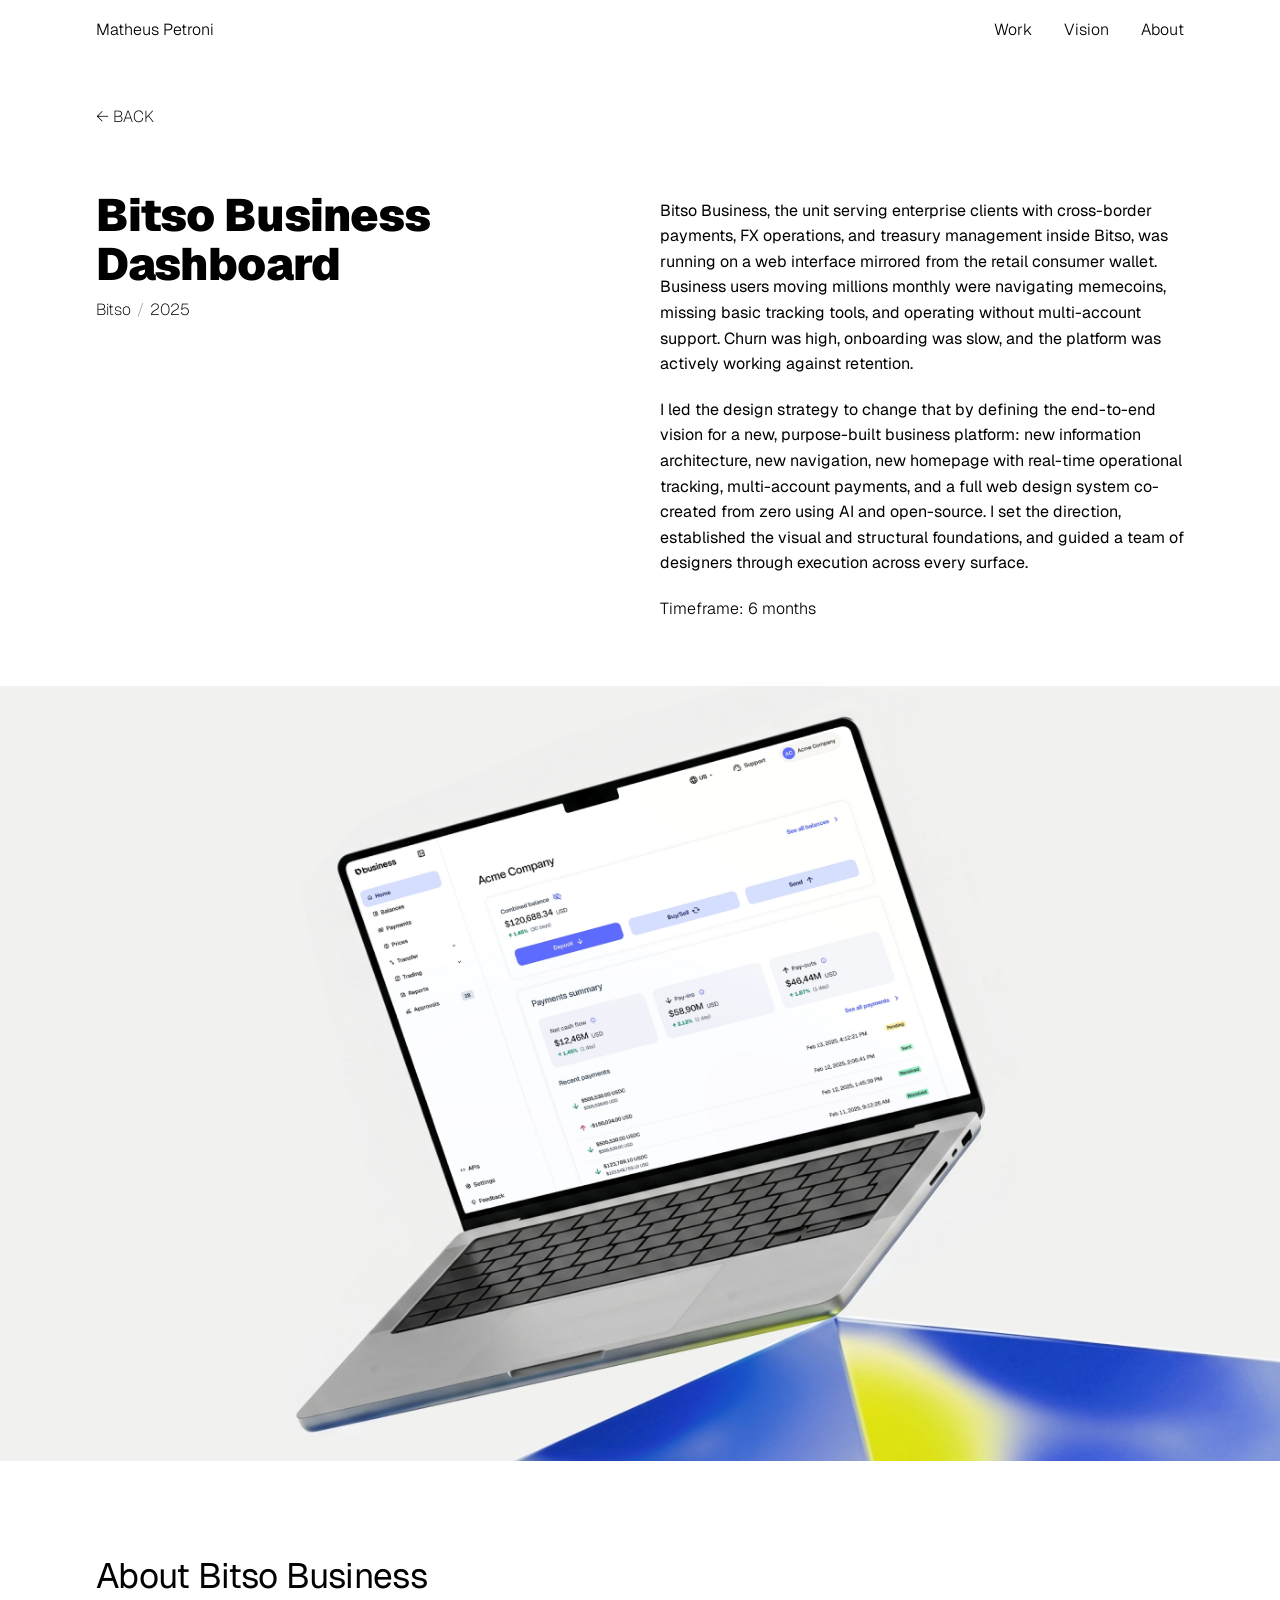
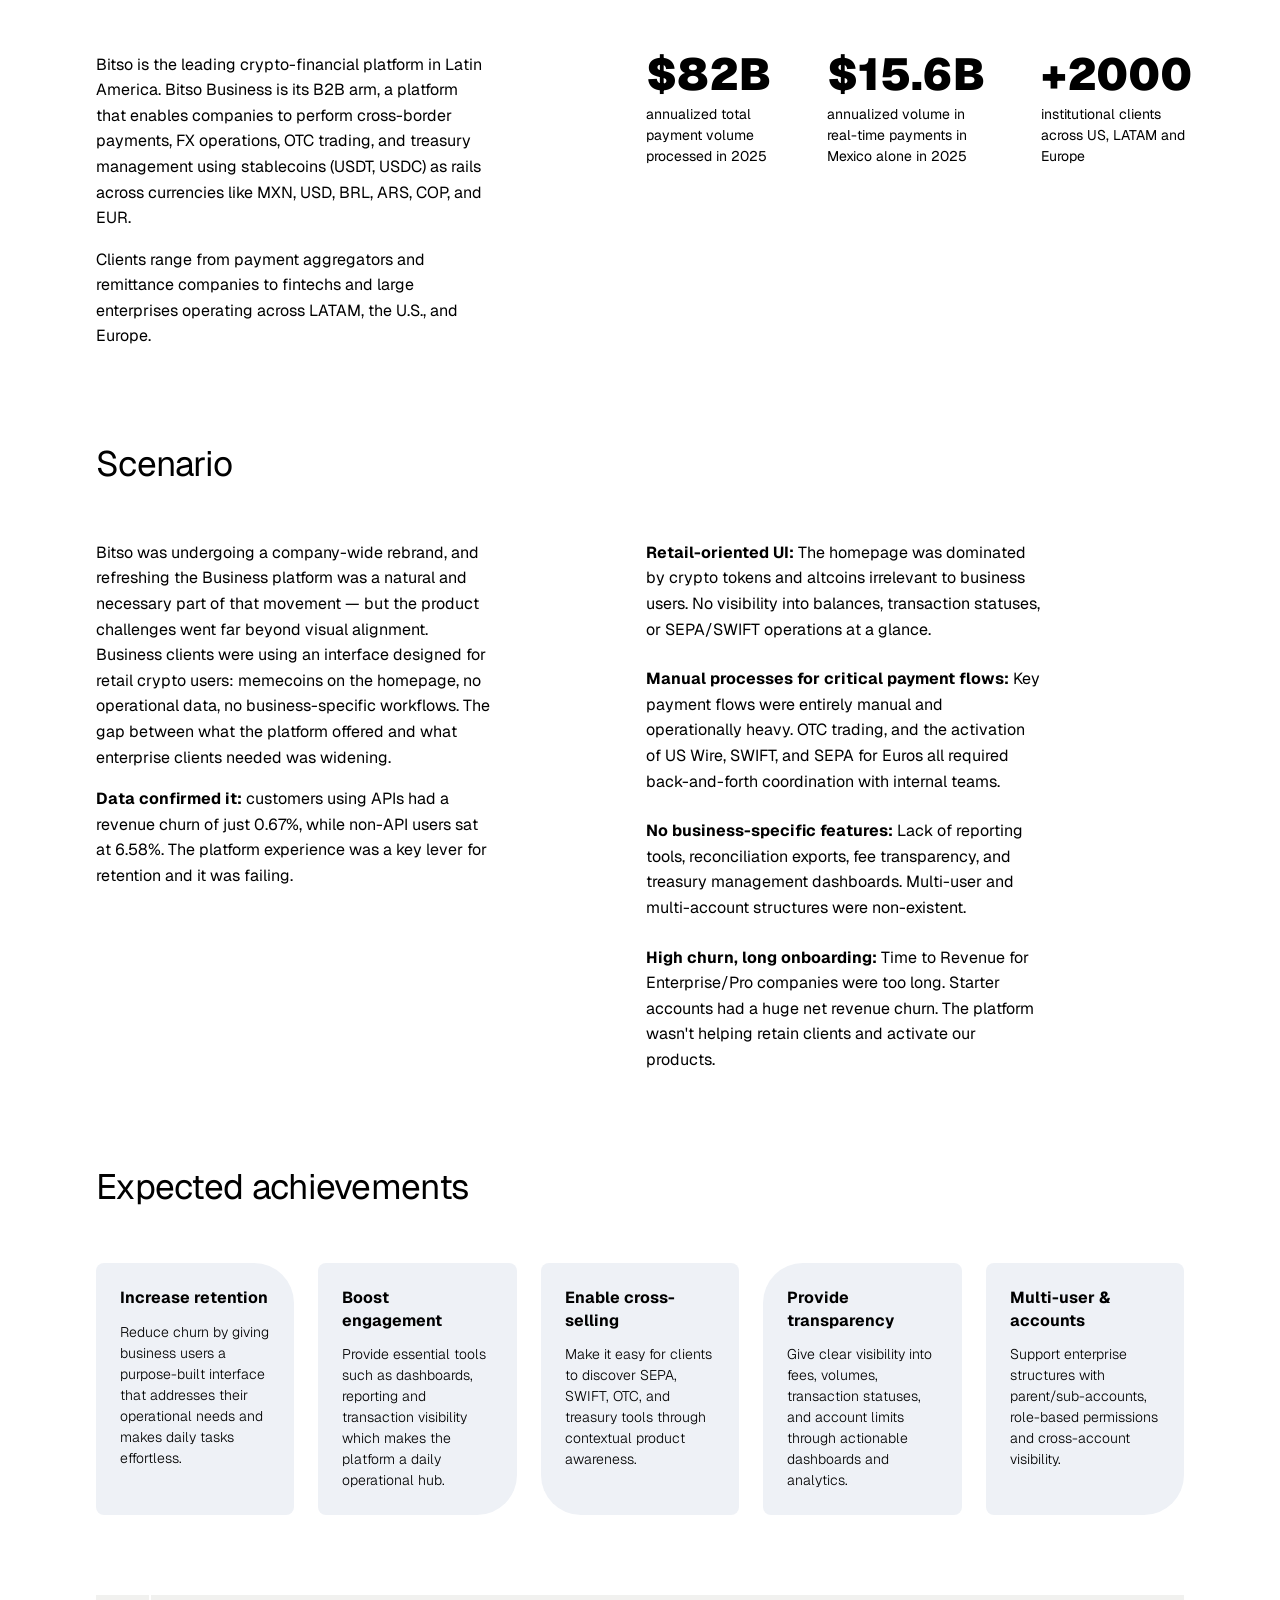
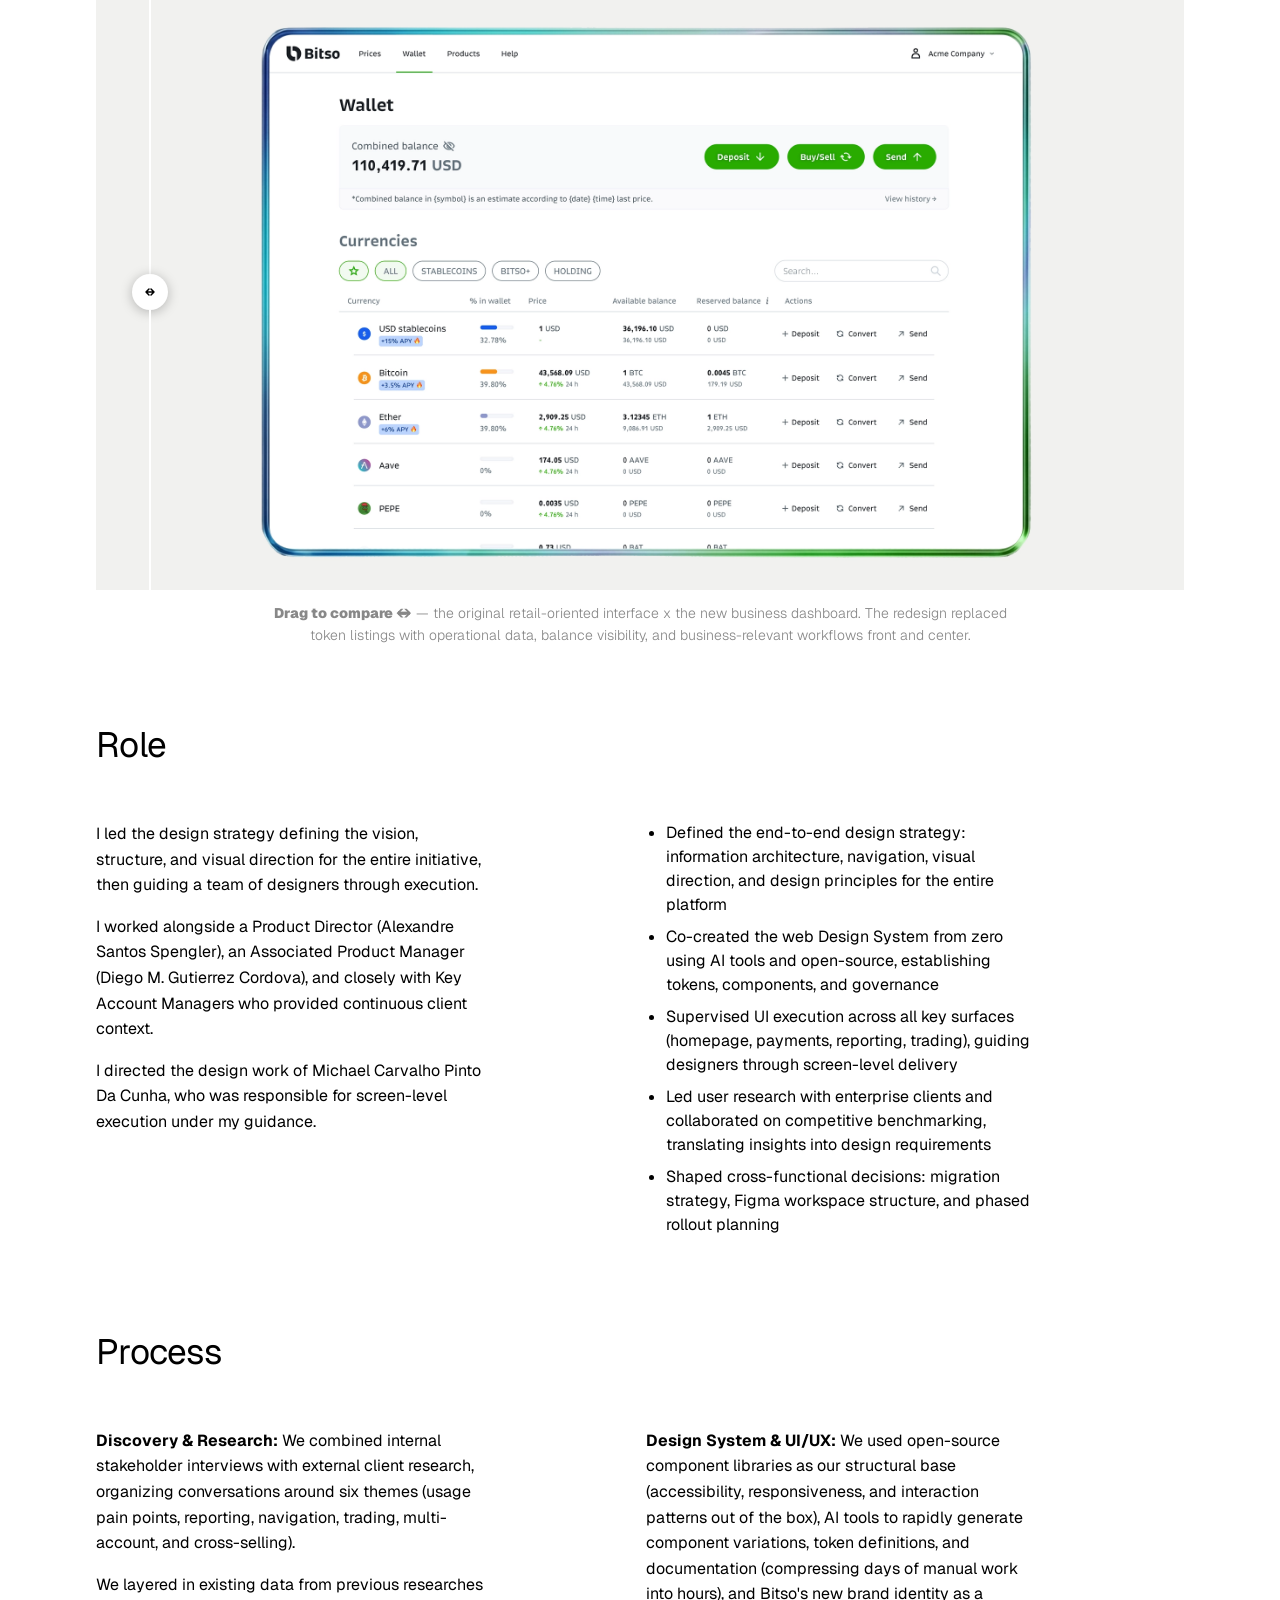
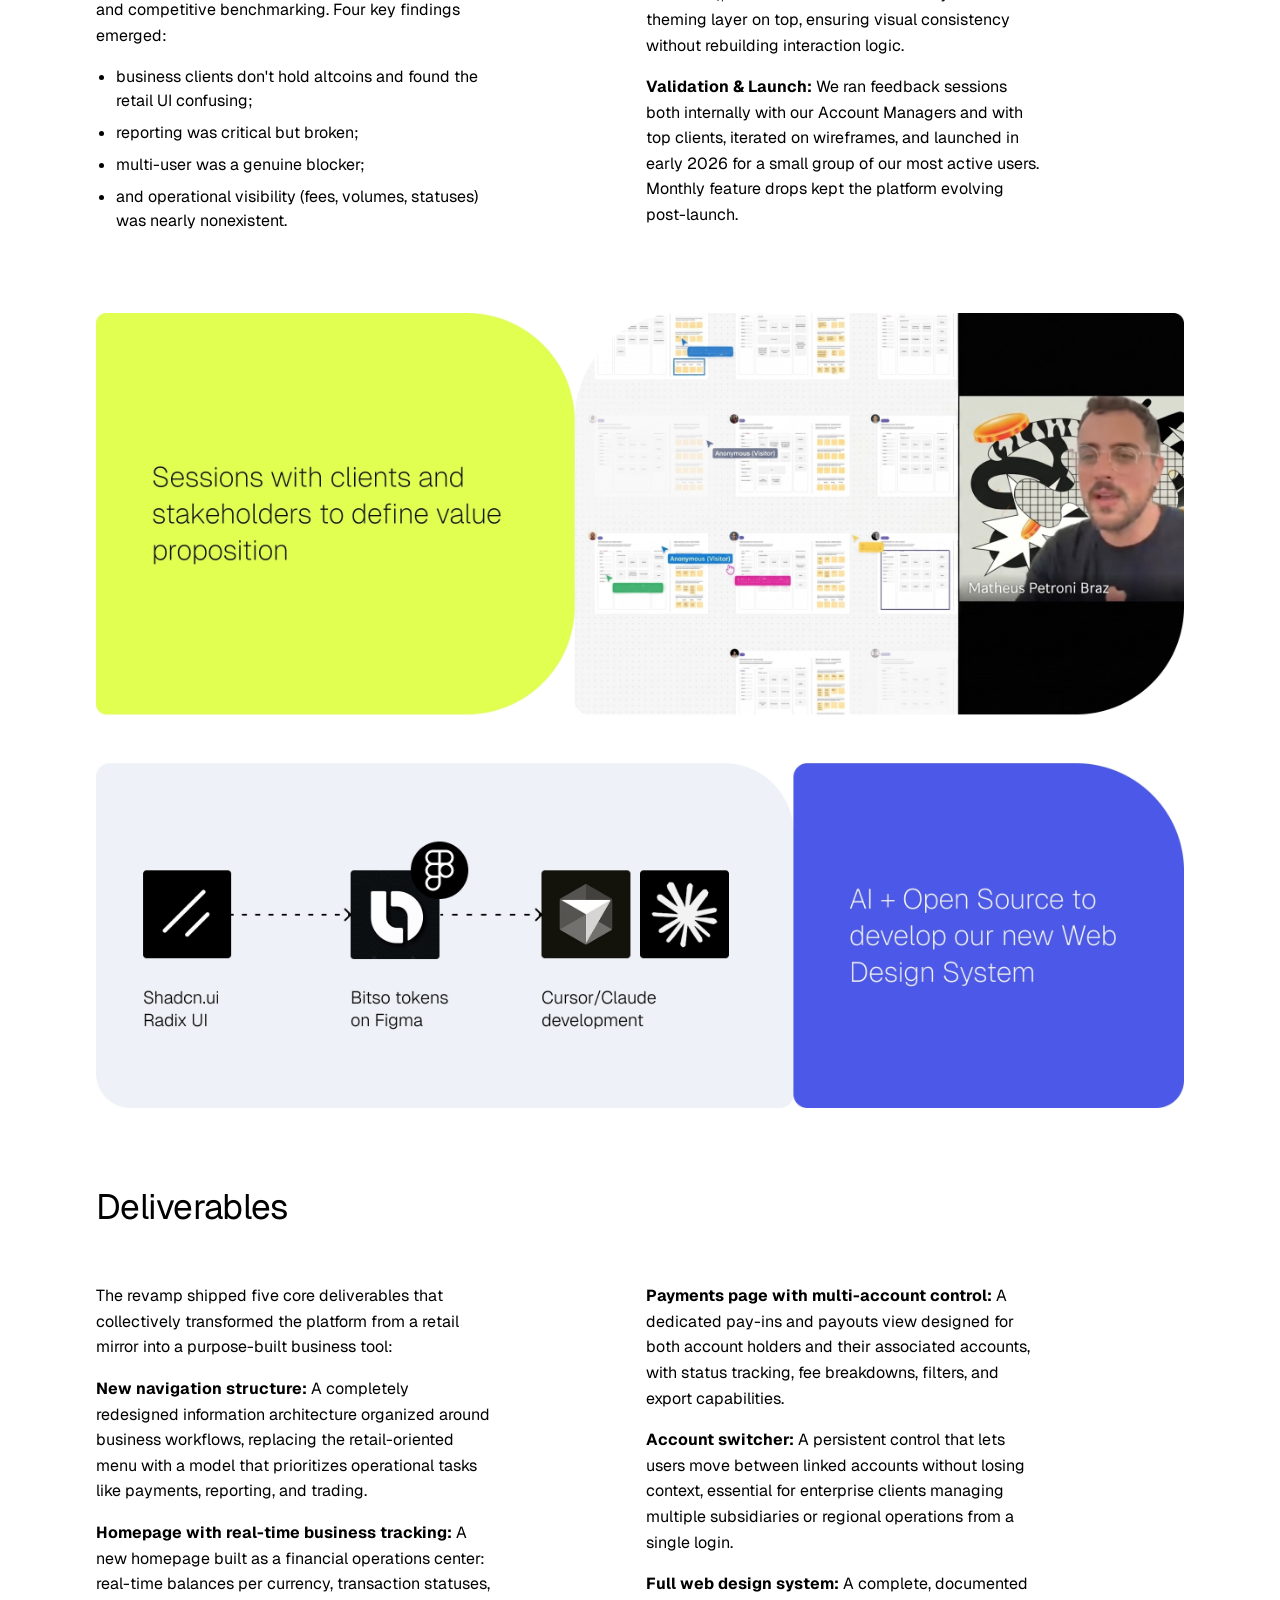
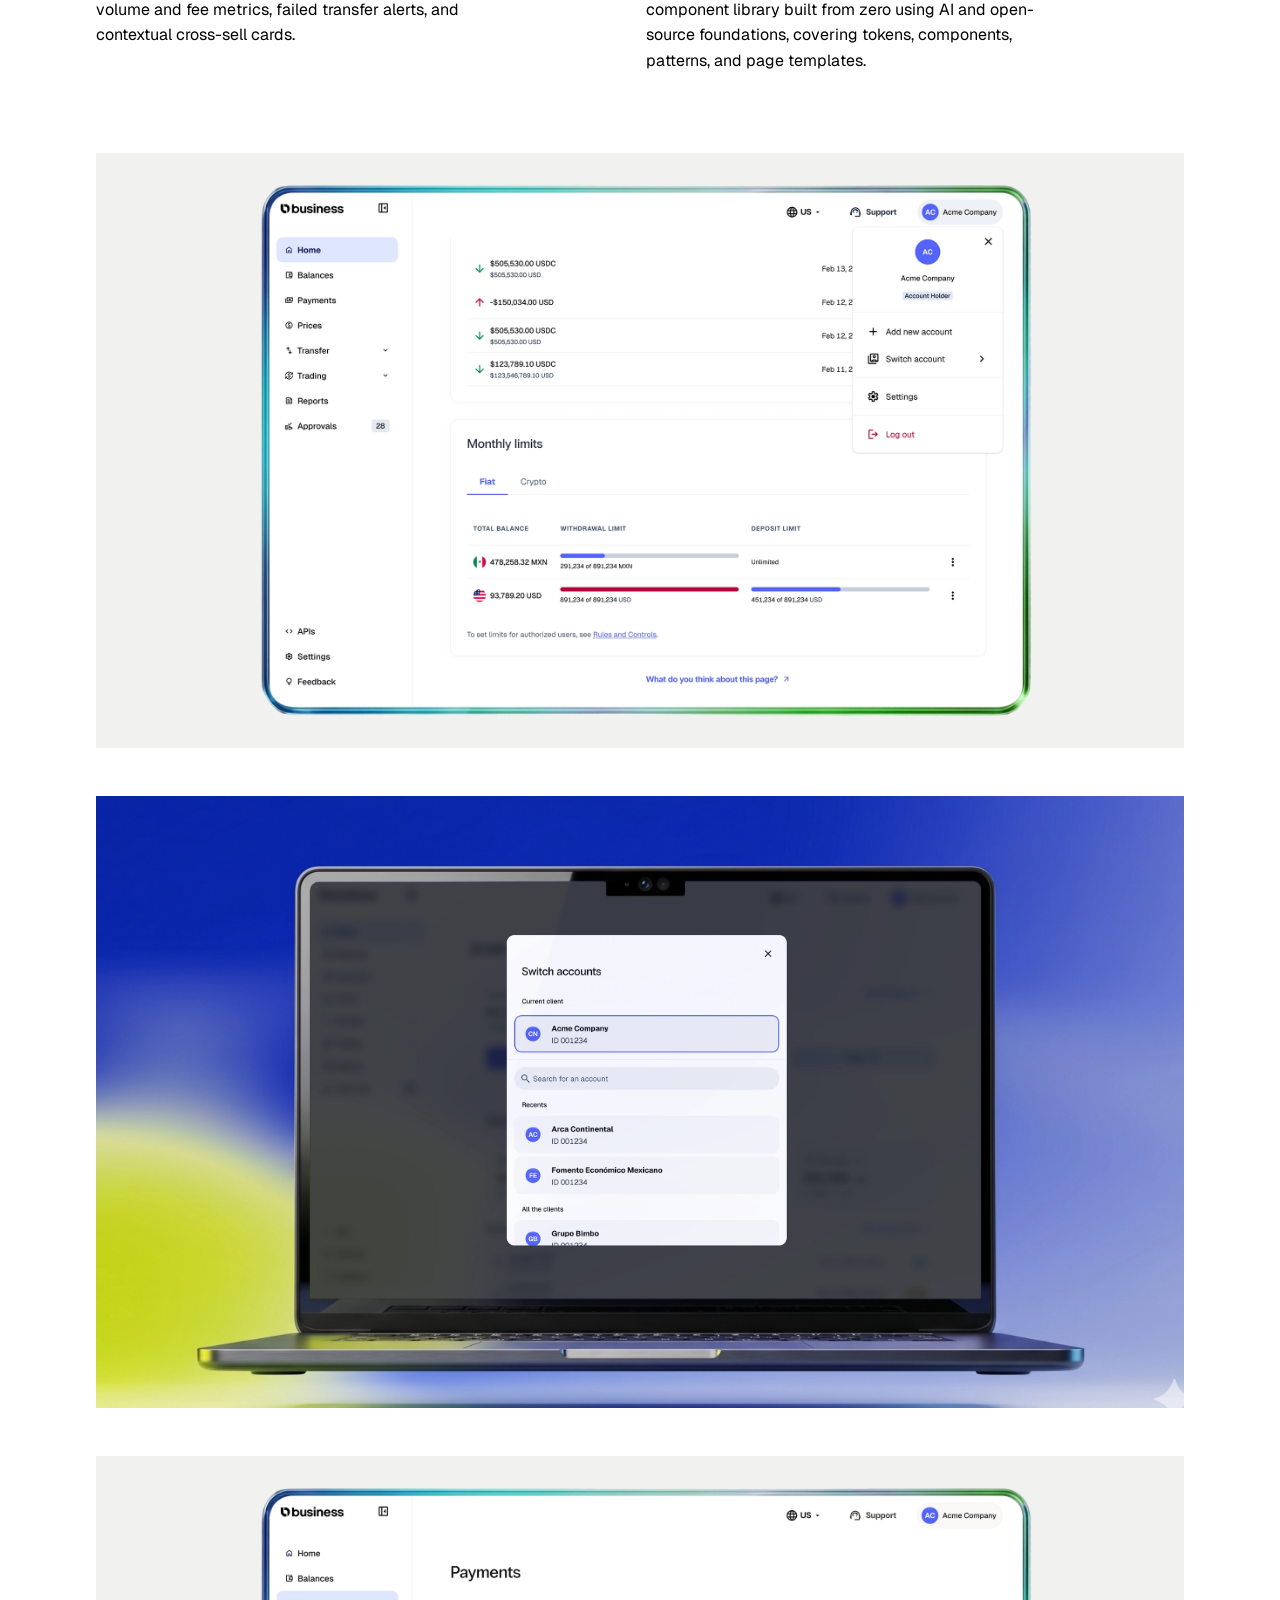
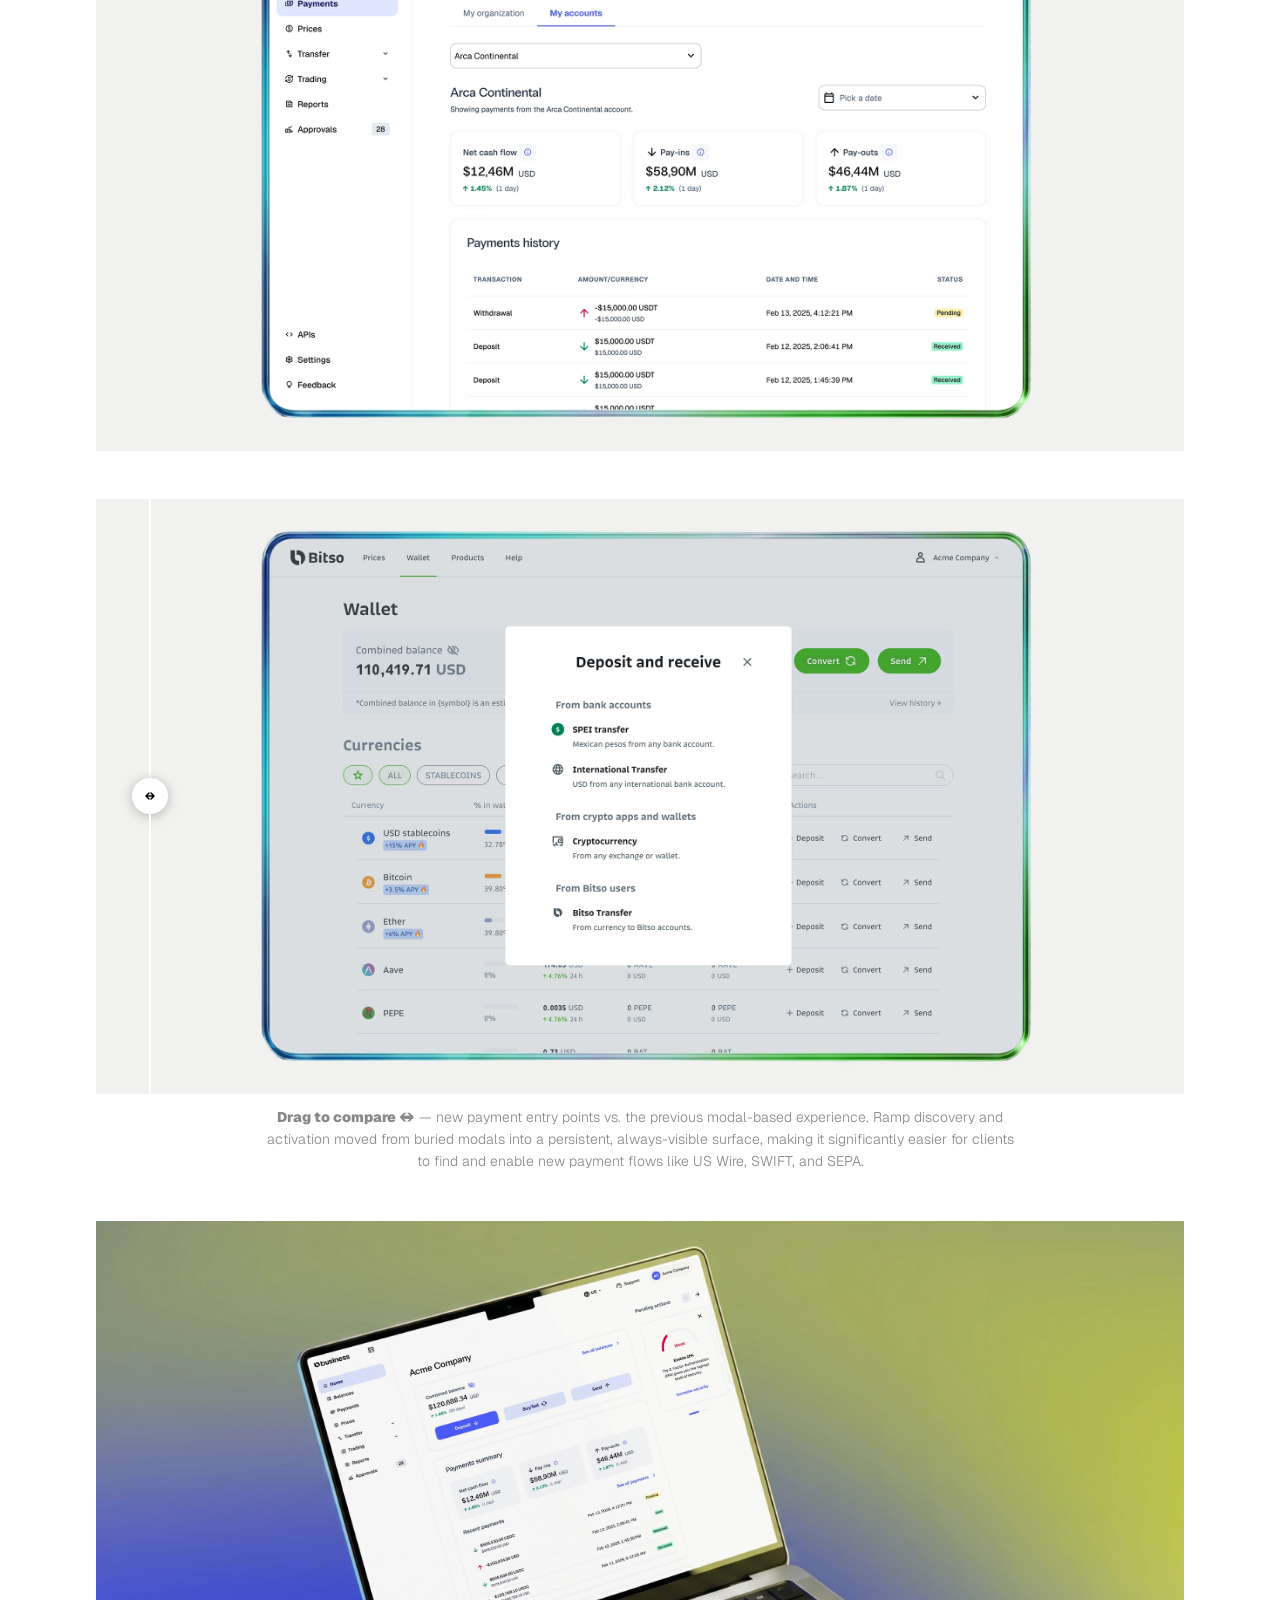
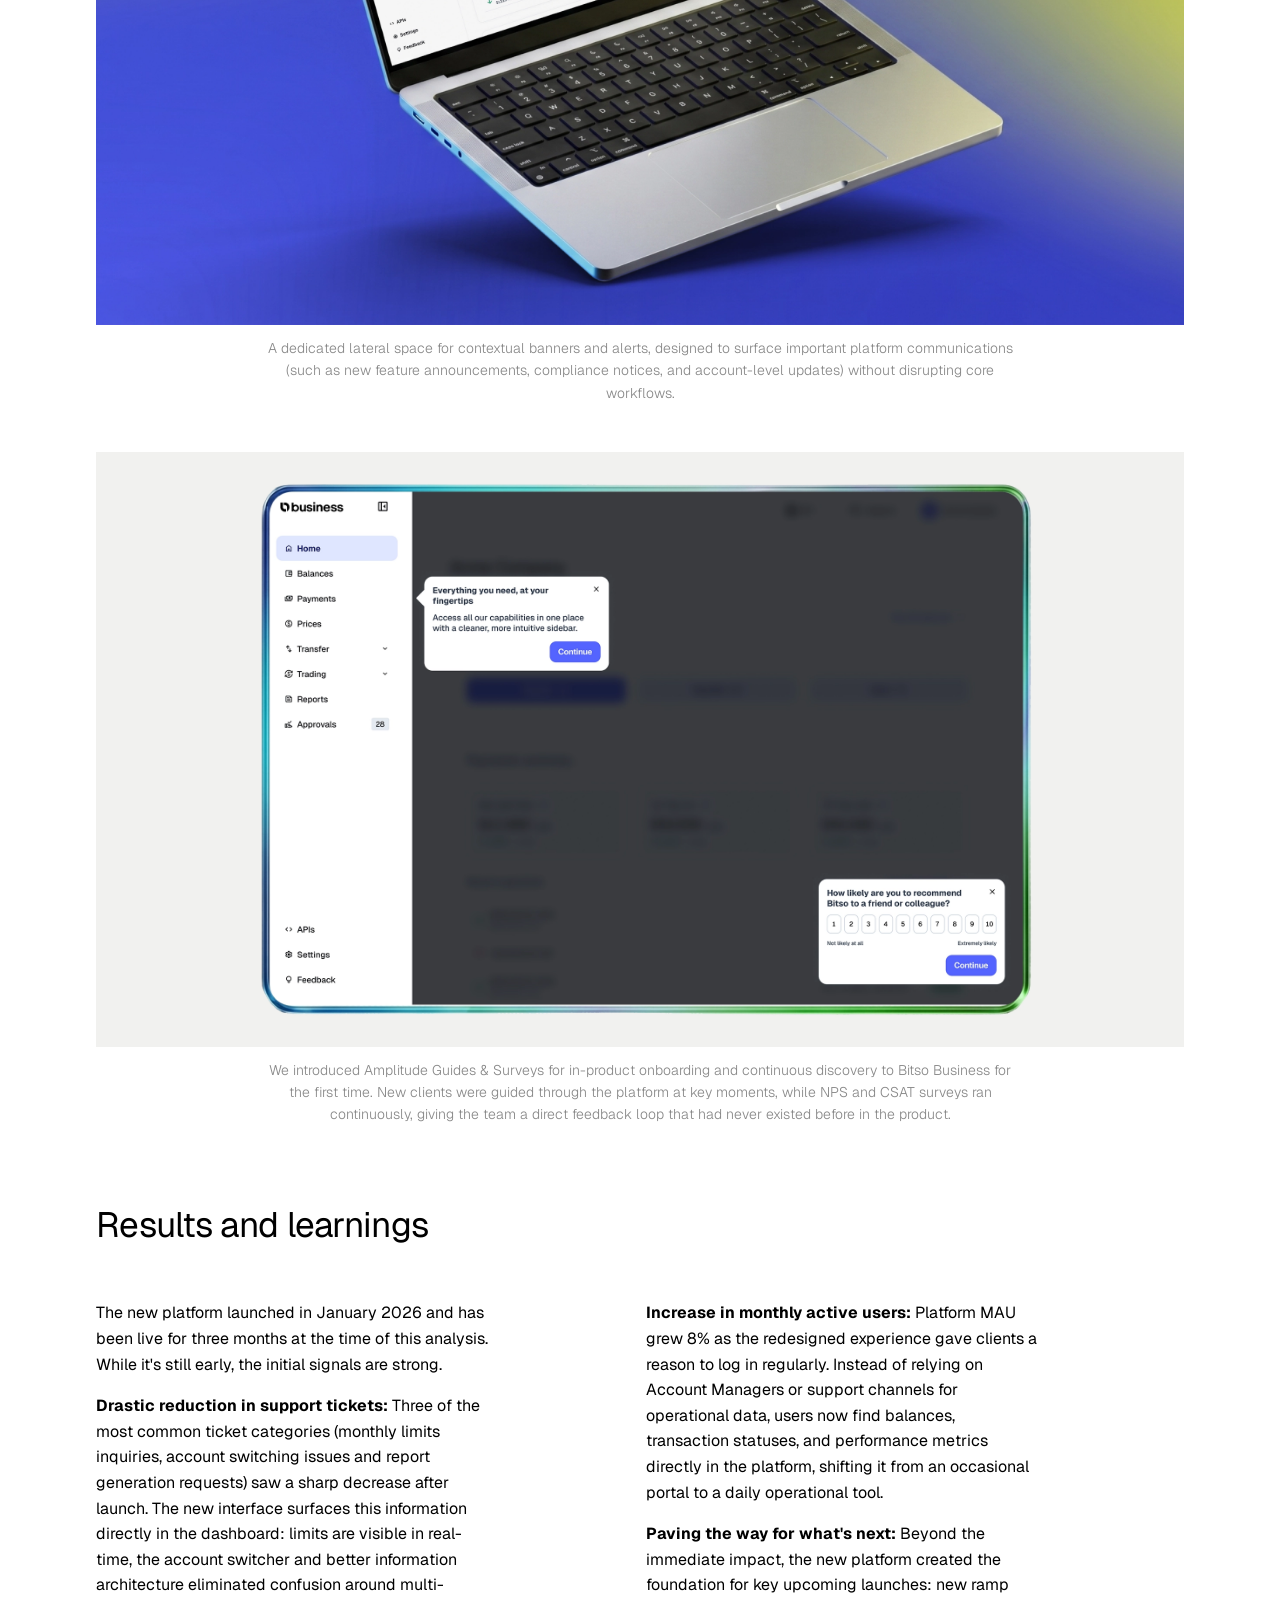
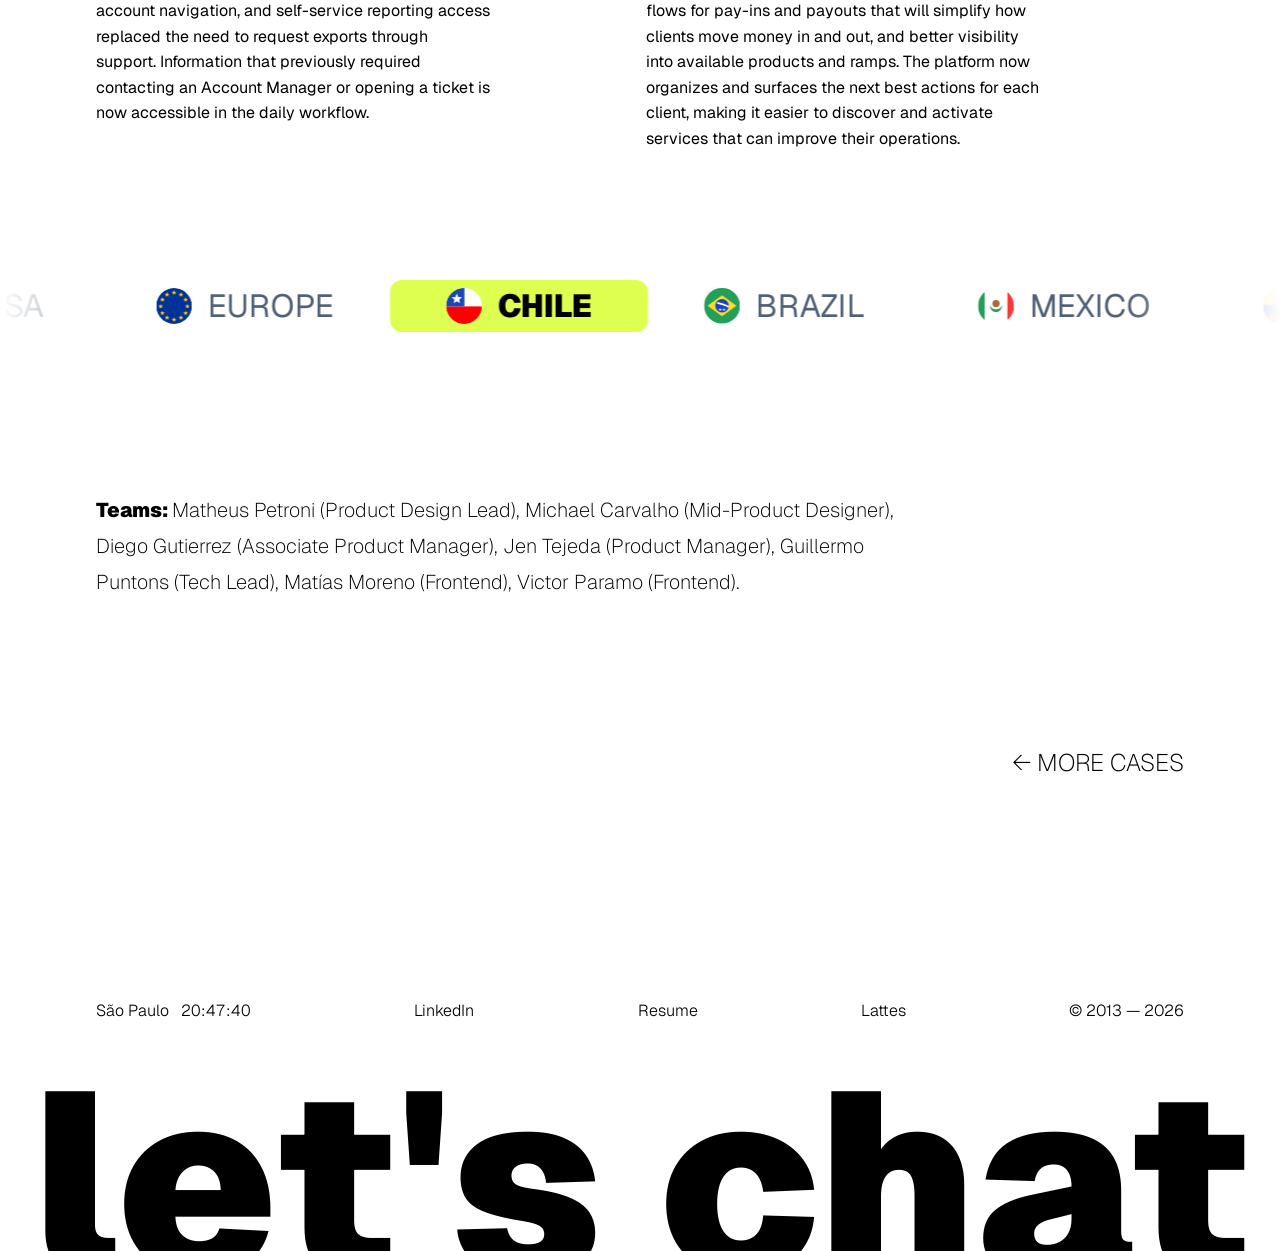
==== commit 2b1f75c5: "captions and content review Co-Authored-By: Claude Sonnet 4.6 <noreply@anthropic.com>" ====
--- a/case-study-bitso-business-dashboard.html
+++ b/case-study-bitso-business-dashboard.html
@@ -152,25 +152,21 @@
           <h2 class="cs-section-title">Scenario</h2>
           <div class="cs-section-body">
             <div>
-              <p>Business clients were using an interface designed for retail crypto users: memecoins on the homepage, no operational data, no business-specific workflows. The gap between what the platform offered and what enterprise clients needed was widening.</p>
+              <p>Bitso was undergoing a company-wide rebrand, and refreshing the Business platform was a natural and necessary part of that movement — but the product challenges went far beyond visual alignment. Business clients were using an interface designed for retail crypto users: memecoins on the homepage, no operational data, no business-specific workflows. The gap between what the platform offered and what enterprise clients needed was widening.</p>
               <p><strong>Data confirmed it:</strong> customers using APIs had a revenue churn of just 0.67%, while non-API users sat at 6.58%. The platform experience was a key lever for retention and it was failing.</p>
             </div>
             <div class="cs-pain-points">
               <div class="cs-pain-point">
-                <p class="cs-pain-point-title">Retail-oriented UI</p>
-                <p>The homepage was dominated by crypto tokens and altcoins irrelevant to business users. No visibility into balances, transaction statuses, or SEPA/SWIFT operations at a glance.</p>
+                <p><span class="cs-pain-point-title">Retail-oriented UI:</span> The homepage was dominated by crypto tokens and altcoins irrelevant to business users. No visibility into balances, transaction statuses, or SEPA/SWIFT operations at a glance.</p>
               </div>
               <div class="cs-pain-point">
-                <p class="cs-pain-point-title">Manual, disconnected workflows</p>
-                <p>OTC trading was fully manual. SEPA/SWIFT required back-and-forth coordination. CSV exports lacked fee integration and custom date ranges.</p>
+                <p><span class="cs-pain-point-title">Manual processes for critical payment flows:</span> Key payment flows were entirely manual and operationally heavy. OTC trading, and the activation of US Wire, SWIFT, and SEPA for Euros all required back-and-forth coordination with internal teams.</p>
               </div>
               <div class="cs-pain-point">
-                <p class="cs-pain-point-title">No business-specific features</p>
-                <p>Lack of reporting tools, reconciliation exports, fee transparency, and treasury management dashboards. Multi-user and multi-account structures were non-existent.</p>
+                <p><span class="cs-pain-point-title">No business-specific features:</span> Lack of reporting tools, reconciliation exports, fee transparency, and treasury management dashboards. Multi-user and multi-account structures were non-existent.</p>
               </div>
               <div class="cs-pain-point">
-                <p class="cs-pain-point-title">High churn, long onboarding</p>
-                <p>Time to Onboarding averaged 23 days. Time to Revenue for Enterprise/Pro was ~96 days. Starter accounts had 25% net revenue churn. The platform wasn't helping retain clients.</p>
+                <p><span class="cs-pain-point-title">High churn, long onboarding:</span> Time to Revenue for Enterprise/Pro companies were too long. Starter accounts had a huge net revenue churn. The platform wasn't helping retain clients and activate our products.</p>
               </div>
             </div>
           </div>
@@ -245,6 +241,7 @@
           <div class="img-compare-line"></div>
         </div>
       </div>
+      <p class="cs-image-caption"><strong>Drag to compare ↔</strong> — the original retail-oriented interface x the new business dashboard. The redesign replaced token listings with operational data, balance visibility, and business-relevant workflows front and center.</p>
     </div>
 
     <!-- ====================================================================
@@ -410,6 +407,7 @@
           <div class="img-compare-line"></div>
         </div>
       </div>
+      <p class="cs-image-caption"><strong>Drag to compare ↔</strong> — new payment entry points vs. the previous modal-based experience. Ramp discovery and activation moved from buried modals into a persistent, always-visible surface, making it significantly easier for clients to find and enable new payment flows like US Wire, SWIFT, and SEPA.</p>
     </div>
 
     <div class="cs-image-block" style="padding-top: 16px;">
@@ -423,6 +421,7 @@
         style="background: #000000;"
         class="lazy"
       >
+      <p class="cs-image-caption">A dedicated lateral space for contextual banners and alerts, designed to surface important platform communications (such as new feature announcements, compliance notices, and account-level updates) without disrupting core workflows.</p>
     </div>
 
     <div class="cs-image-block" style="padding-top: 16px;">
@@ -436,6 +435,7 @@
         style="background: #000000;"
         class="lazy"
       >
+      <p class="cs-image-caption">We introduced Amplitude Guides &amp; Surveys for in-product onboarding and continuous discovery to Bitso Business for the first time. New clients were guided through the platform at key moments, while NPS and CSAT surveys ran continuously, giving the team a direct feedback loop that had never existed before in the product.</p>
     </div>
 
     <!-- ====================================================================
--- a/css/styles.css
+++ b/css/styles.css
@@ -762,12 +762,16 @@
   justify-content: center;
   box-shadow: 0 2px 12px rgba(0, 0, 0, 0.25);
 }
-.img-compare-caption {
-  display: flex;
-  justify-content: space-between;
+.cs-image-caption {
+  text-align: center;
   margin-top: 12px;
-  font-size: var(--fs-body);
-  font-weight: var(--fw-light);
+  font-size: 14px;
+  font-weight: var(--fw-light);
+  color: var(--color-text-secondary, #888);
+  padding: 0 15%;
+}
+.cs-image-caption strong {
+  font-weight: var(--fw-black);
 }
 .cs-image-block + .cs-image-block { padding-top: var(--gutter); }
 
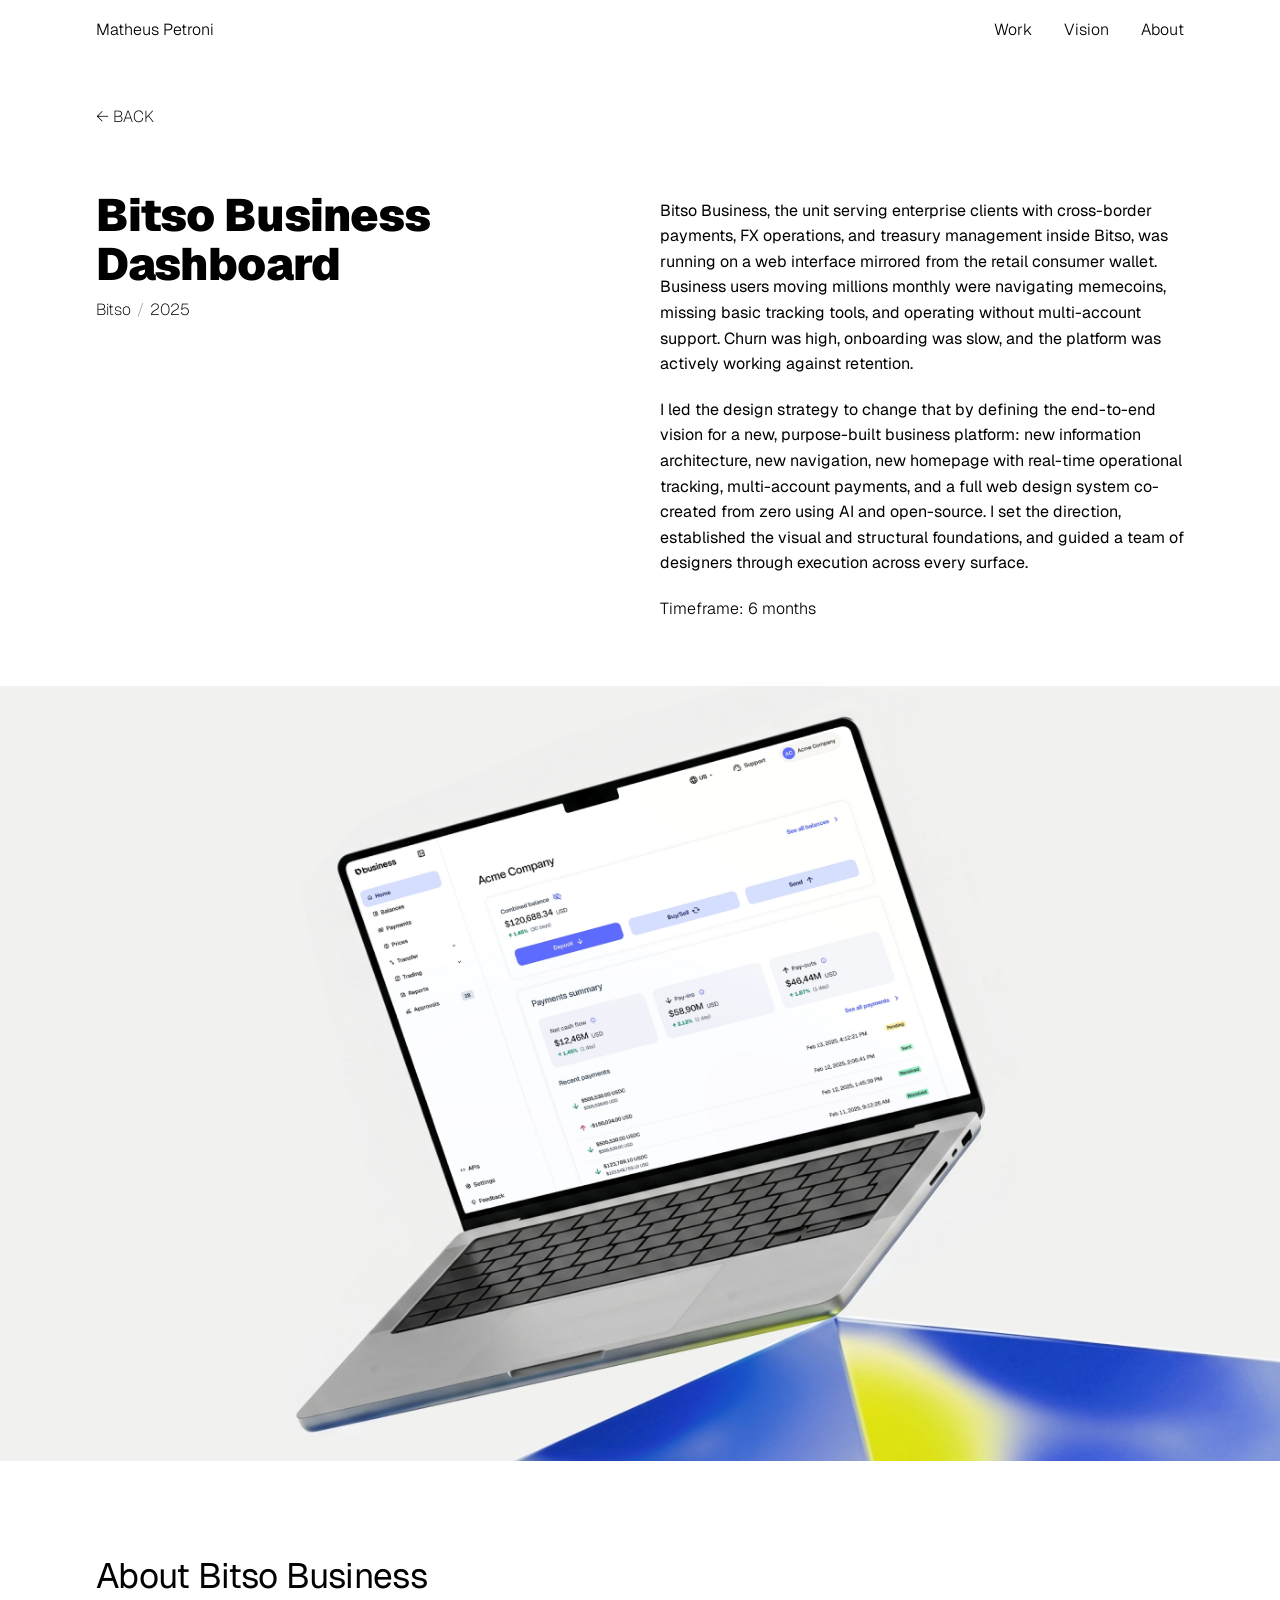
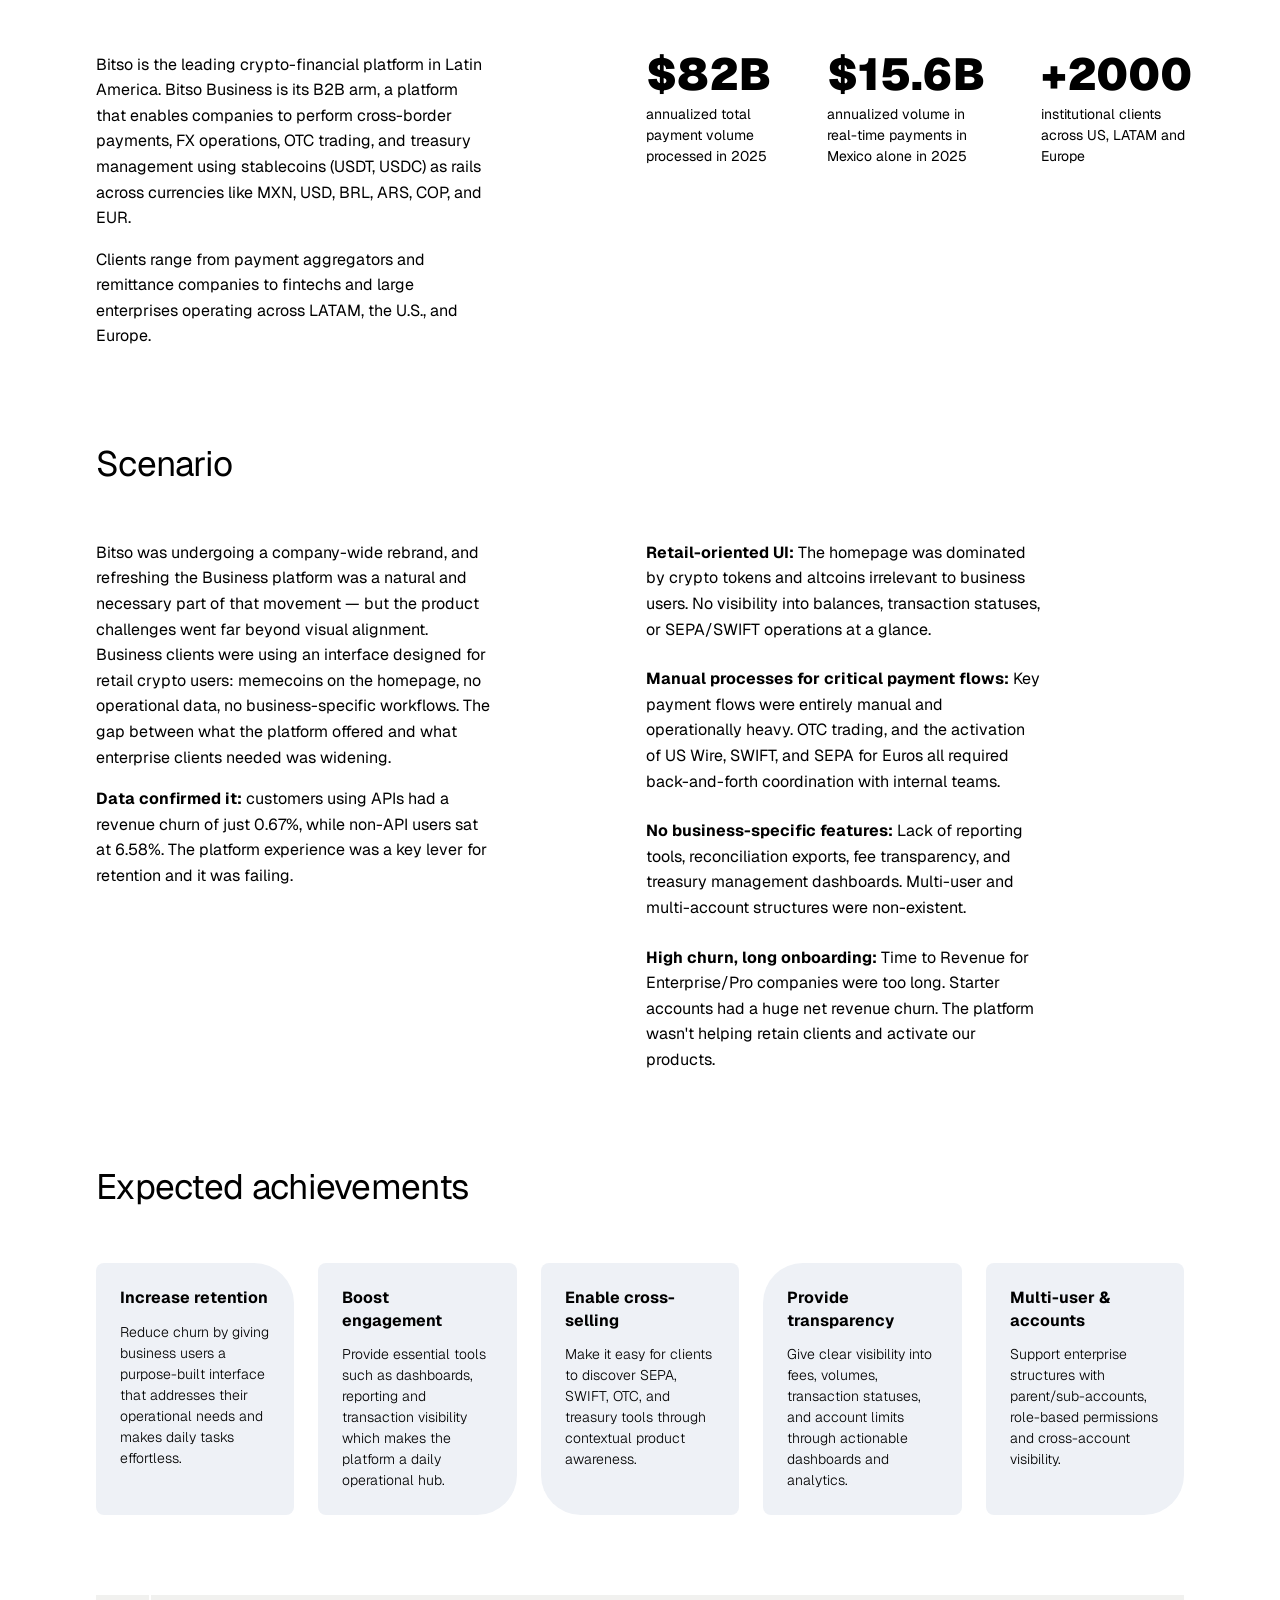
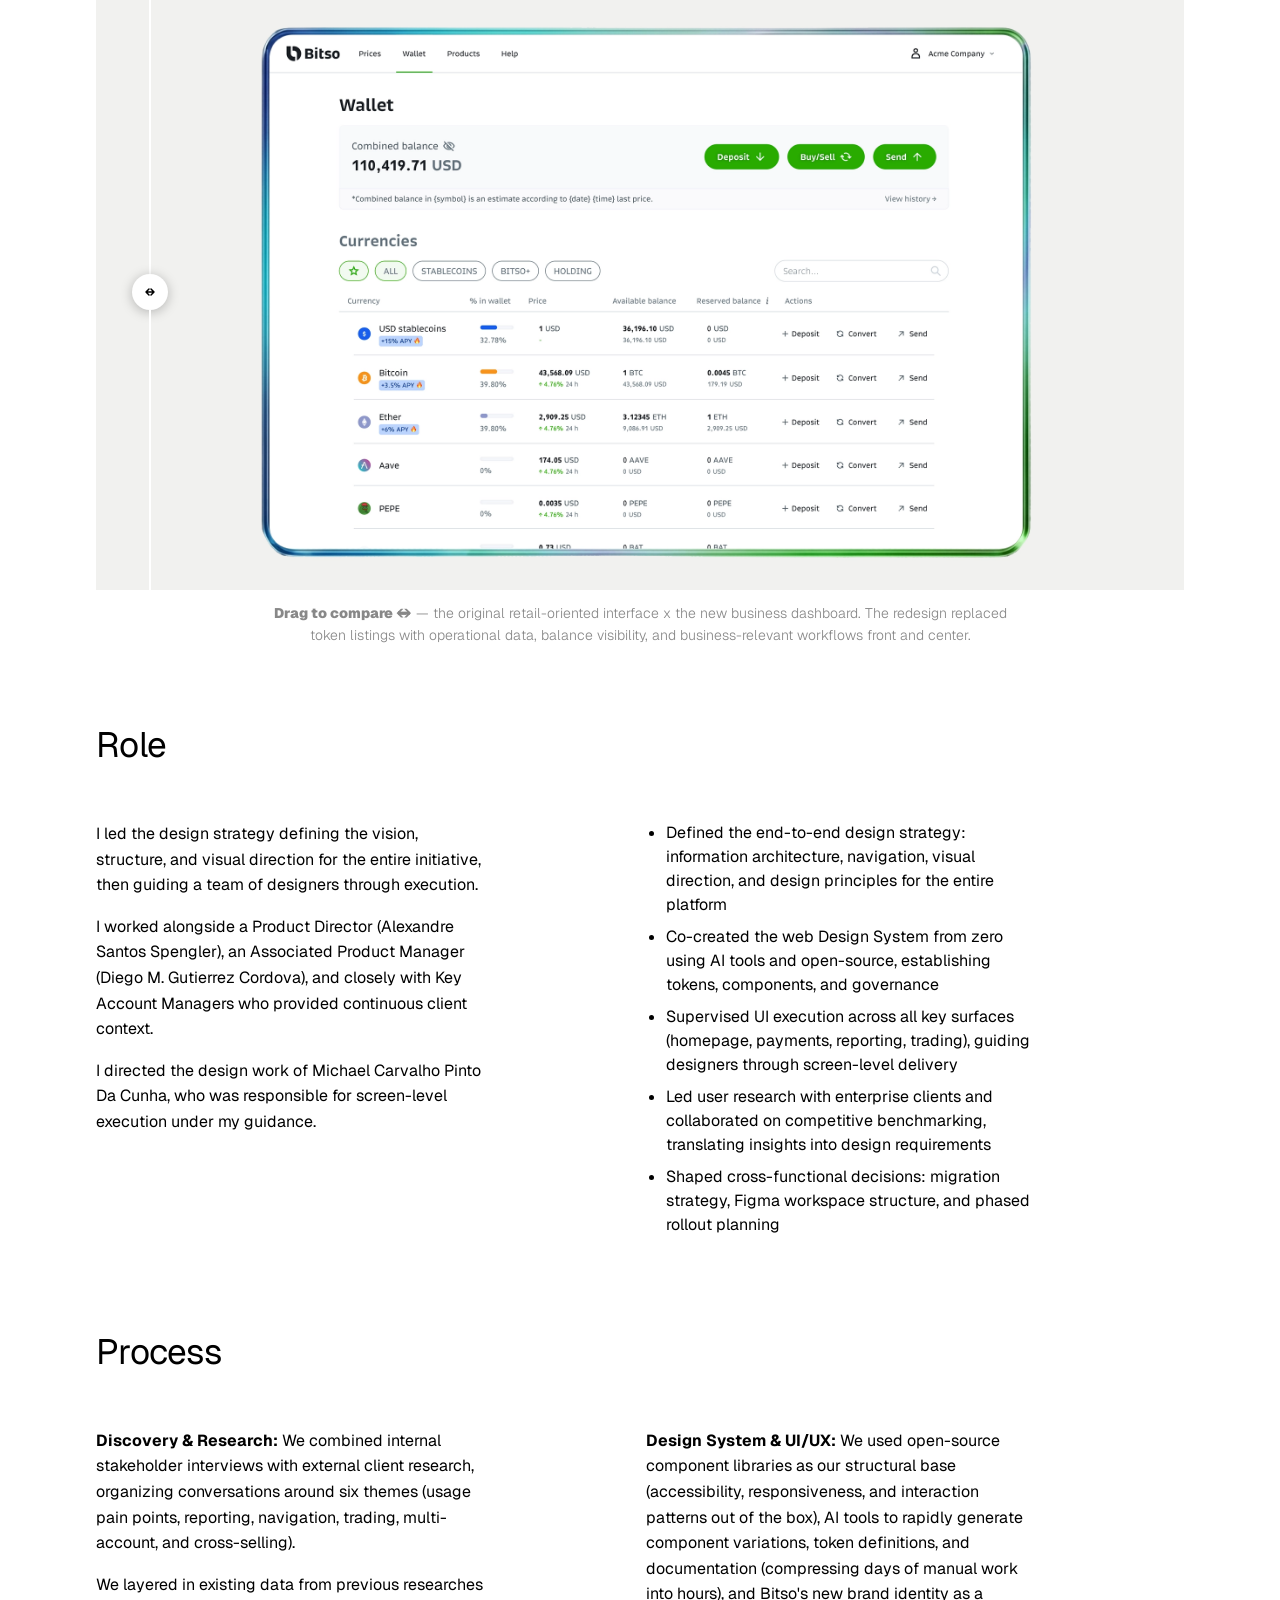
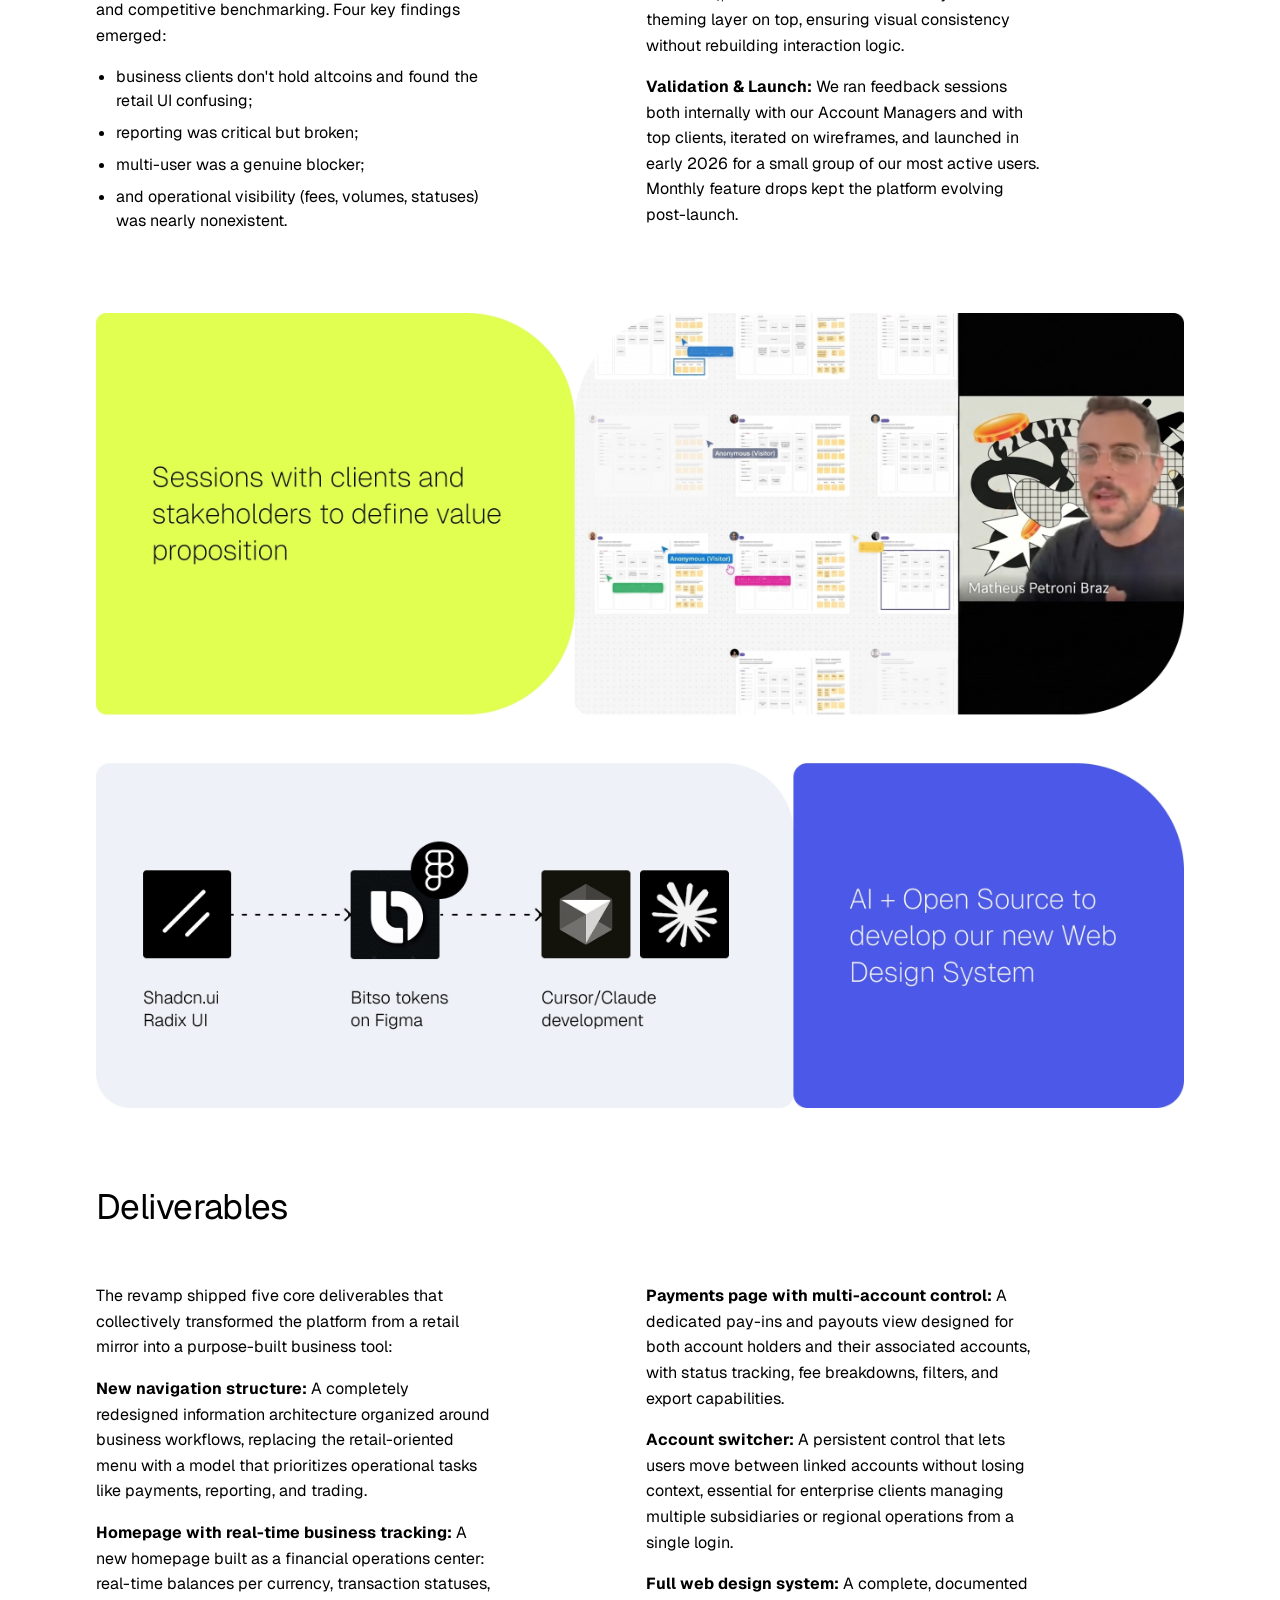
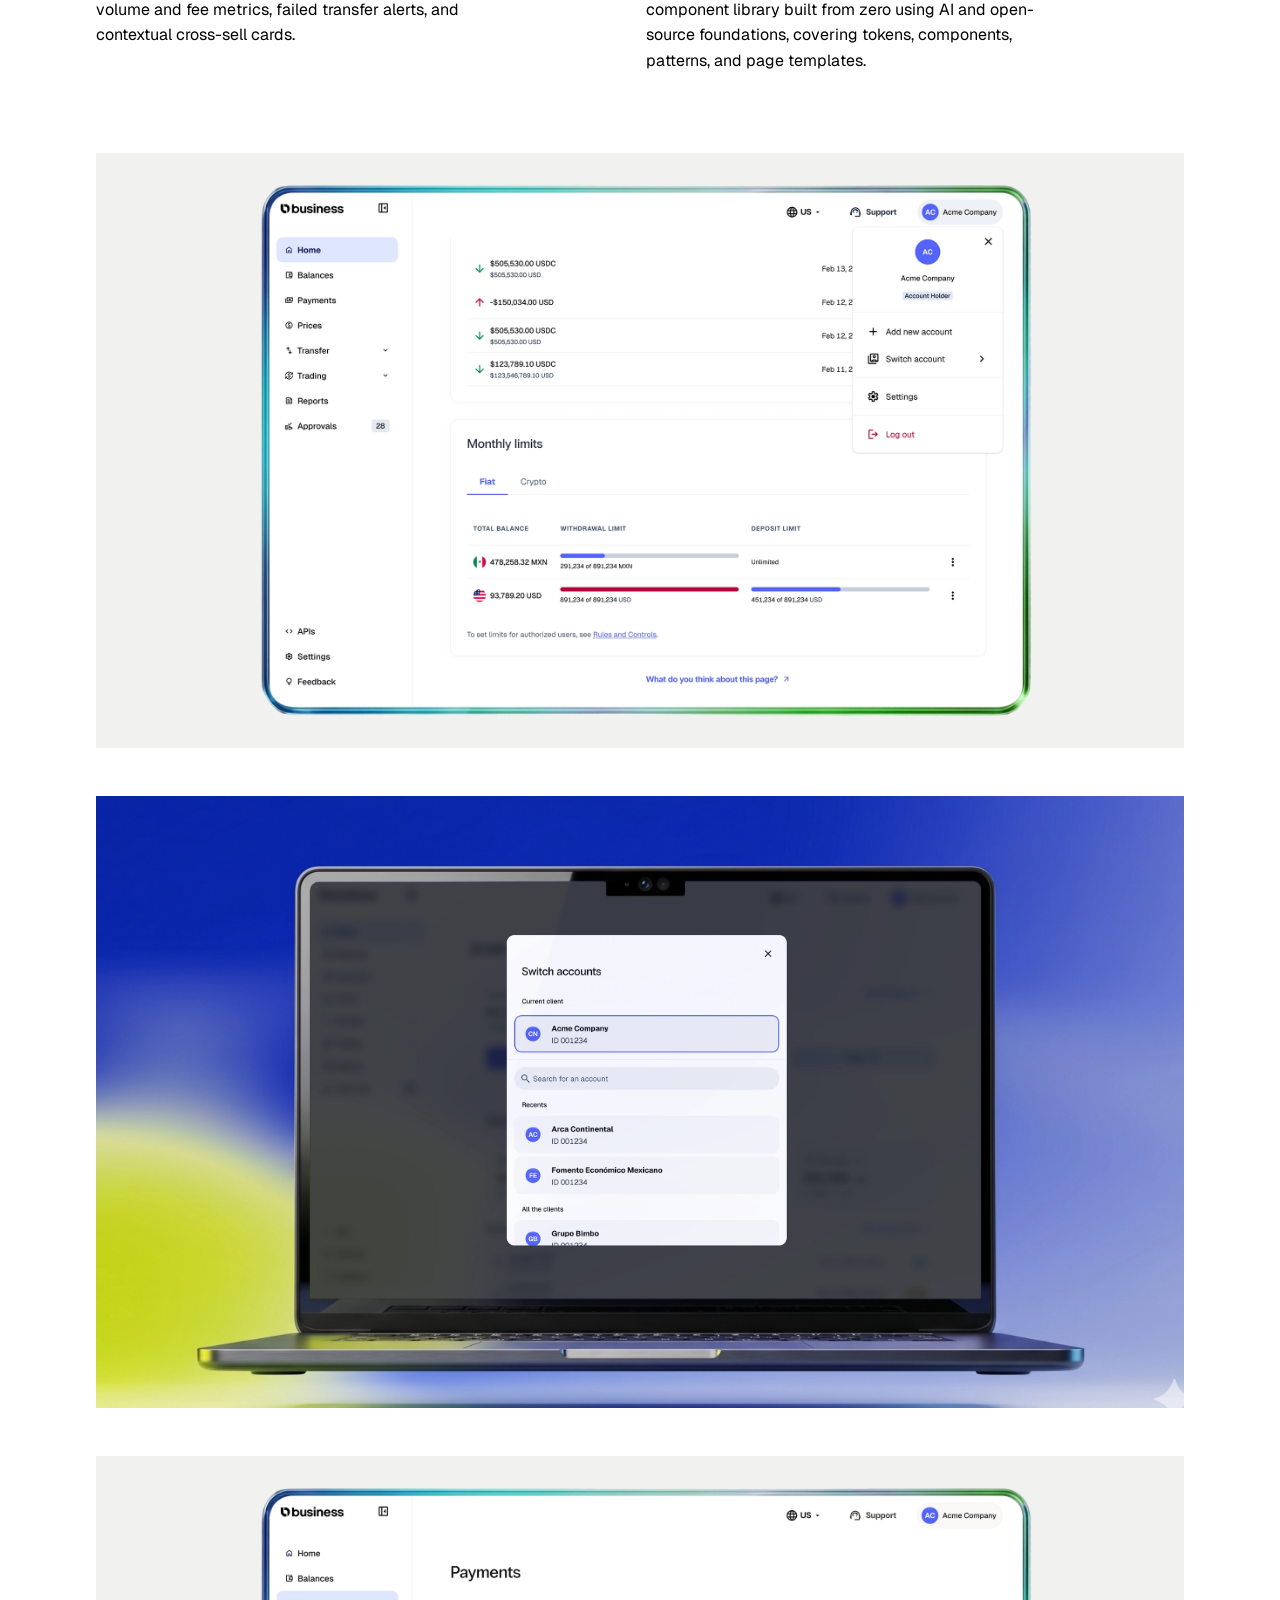
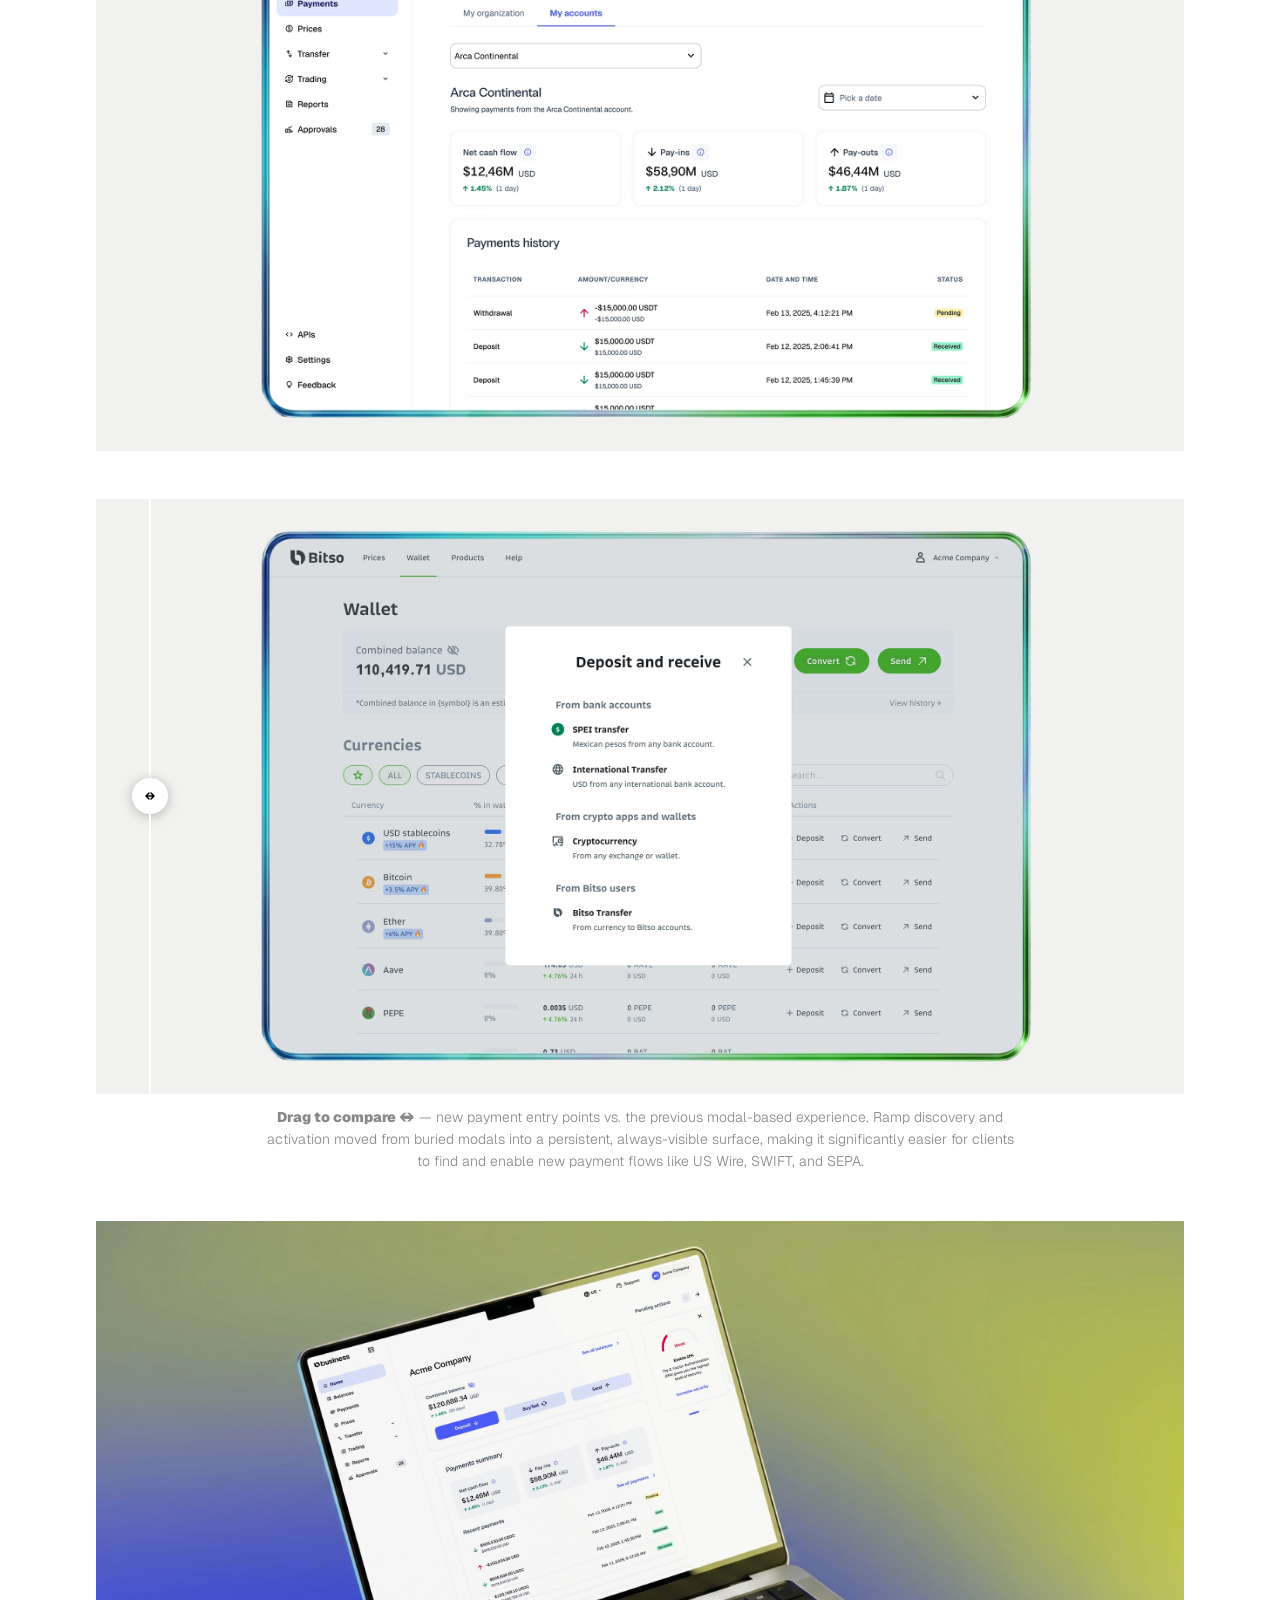
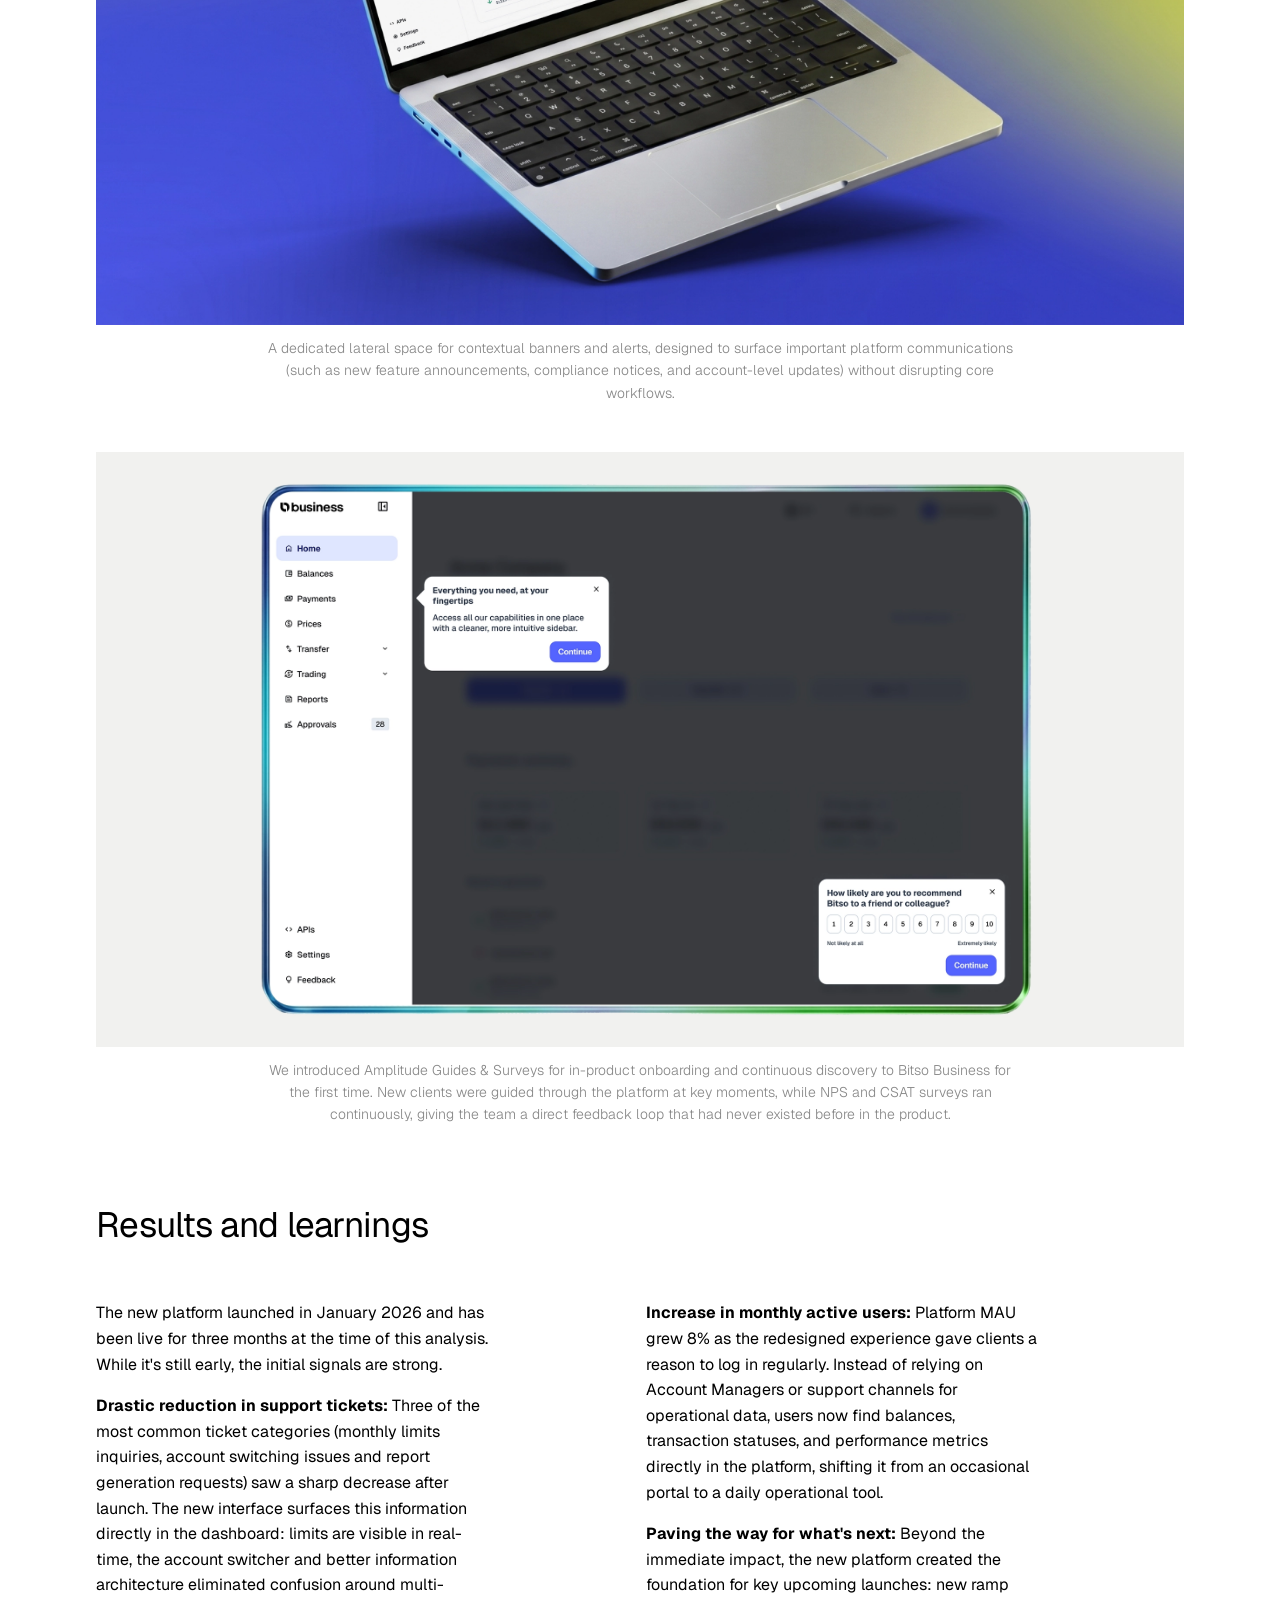
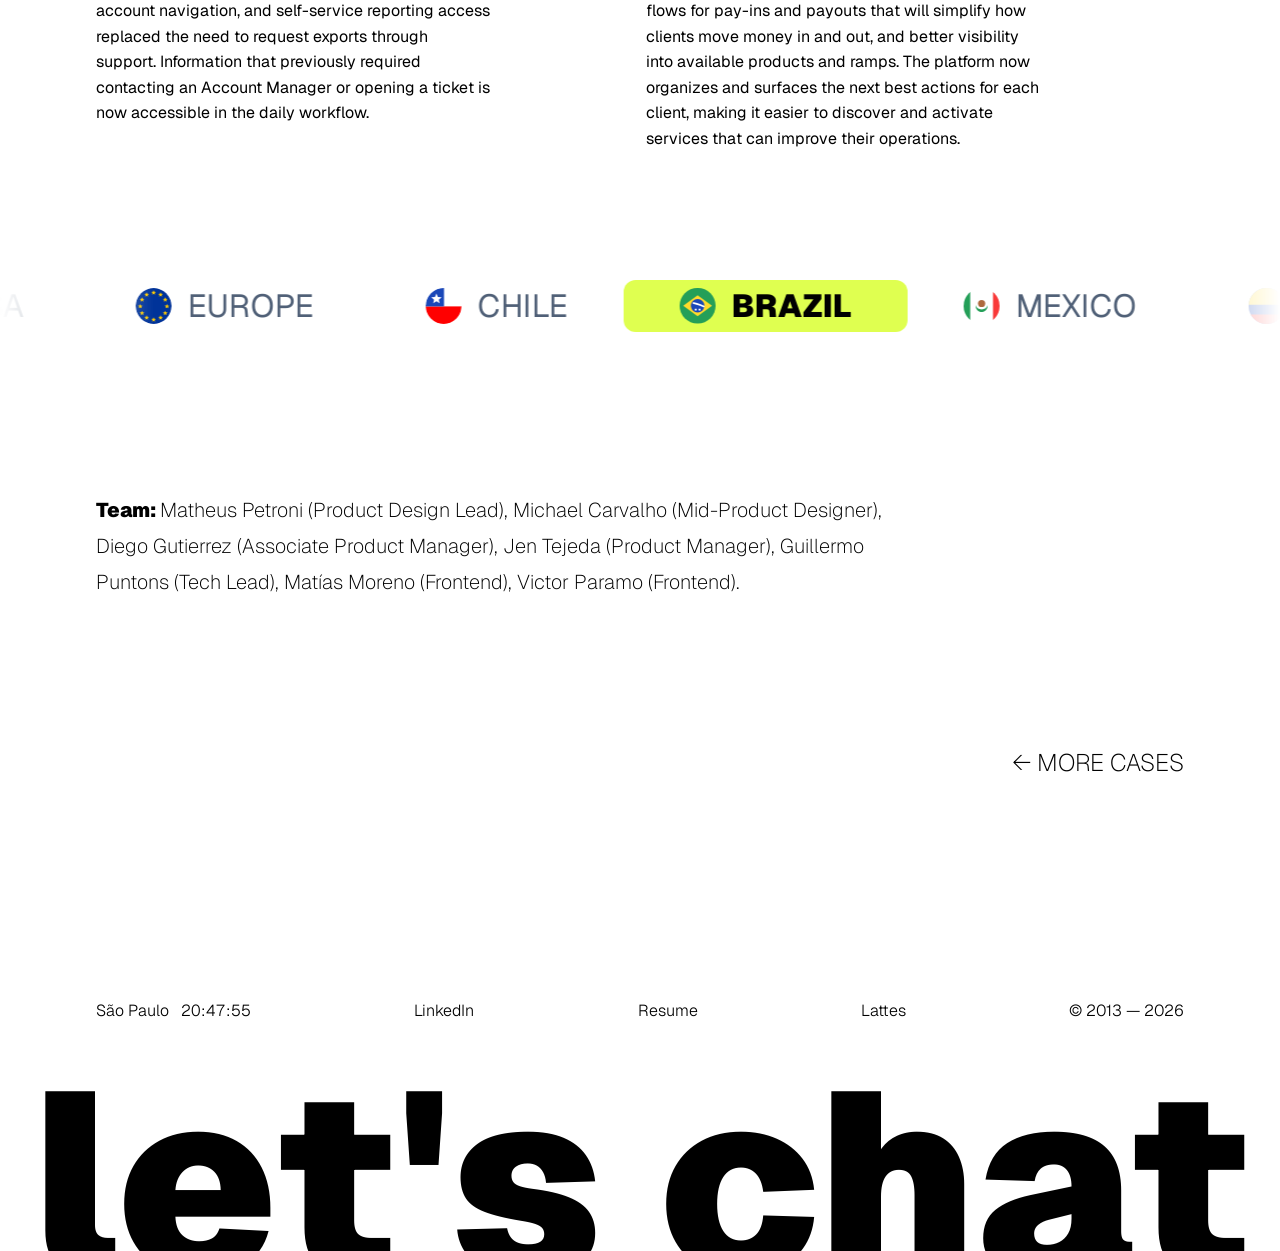
==== commit 96bdd100: "fix "Teams" to "Team" across all case studies Co-Authored-By: Claude Sonnet 4.6 <noreply@anthropic.c" ====
--- a/case-study-bitso-business-dashboard.html
+++ b/case-study-bitso-business-dashboard.html
@@ -525,7 +525,7 @@
     </div>
 
     <div class="cs-team-block">
-      <p><span class="cs-team-label">Teams:</span> <span class="cs-team-list">Matheus Petroni (Product Design Lead), Michael Carvalho (Mid-Product Designer), Diego Gutierrez (Associate Product Manager), Jen Tejeda (Product Manager), Guillermo Puntons (Tech Lead), Matías Moreno (Frontend), Victor Paramo (Frontend).</span></p>
+      <p><span class="cs-team-label">Team:</span> <span class="cs-team-list">Matheus Petroni (Product Design Lead), Michael Carvalho (Mid-Product Designer), Diego Gutierrez (Associate Product Manager), Jen Tejeda (Product Manager), Guillermo Puntons (Tech Lead), Matías Moreno (Frontend), Victor Paramo (Frontend).</span></p>
     </div>
 
     <!-- More cases -->
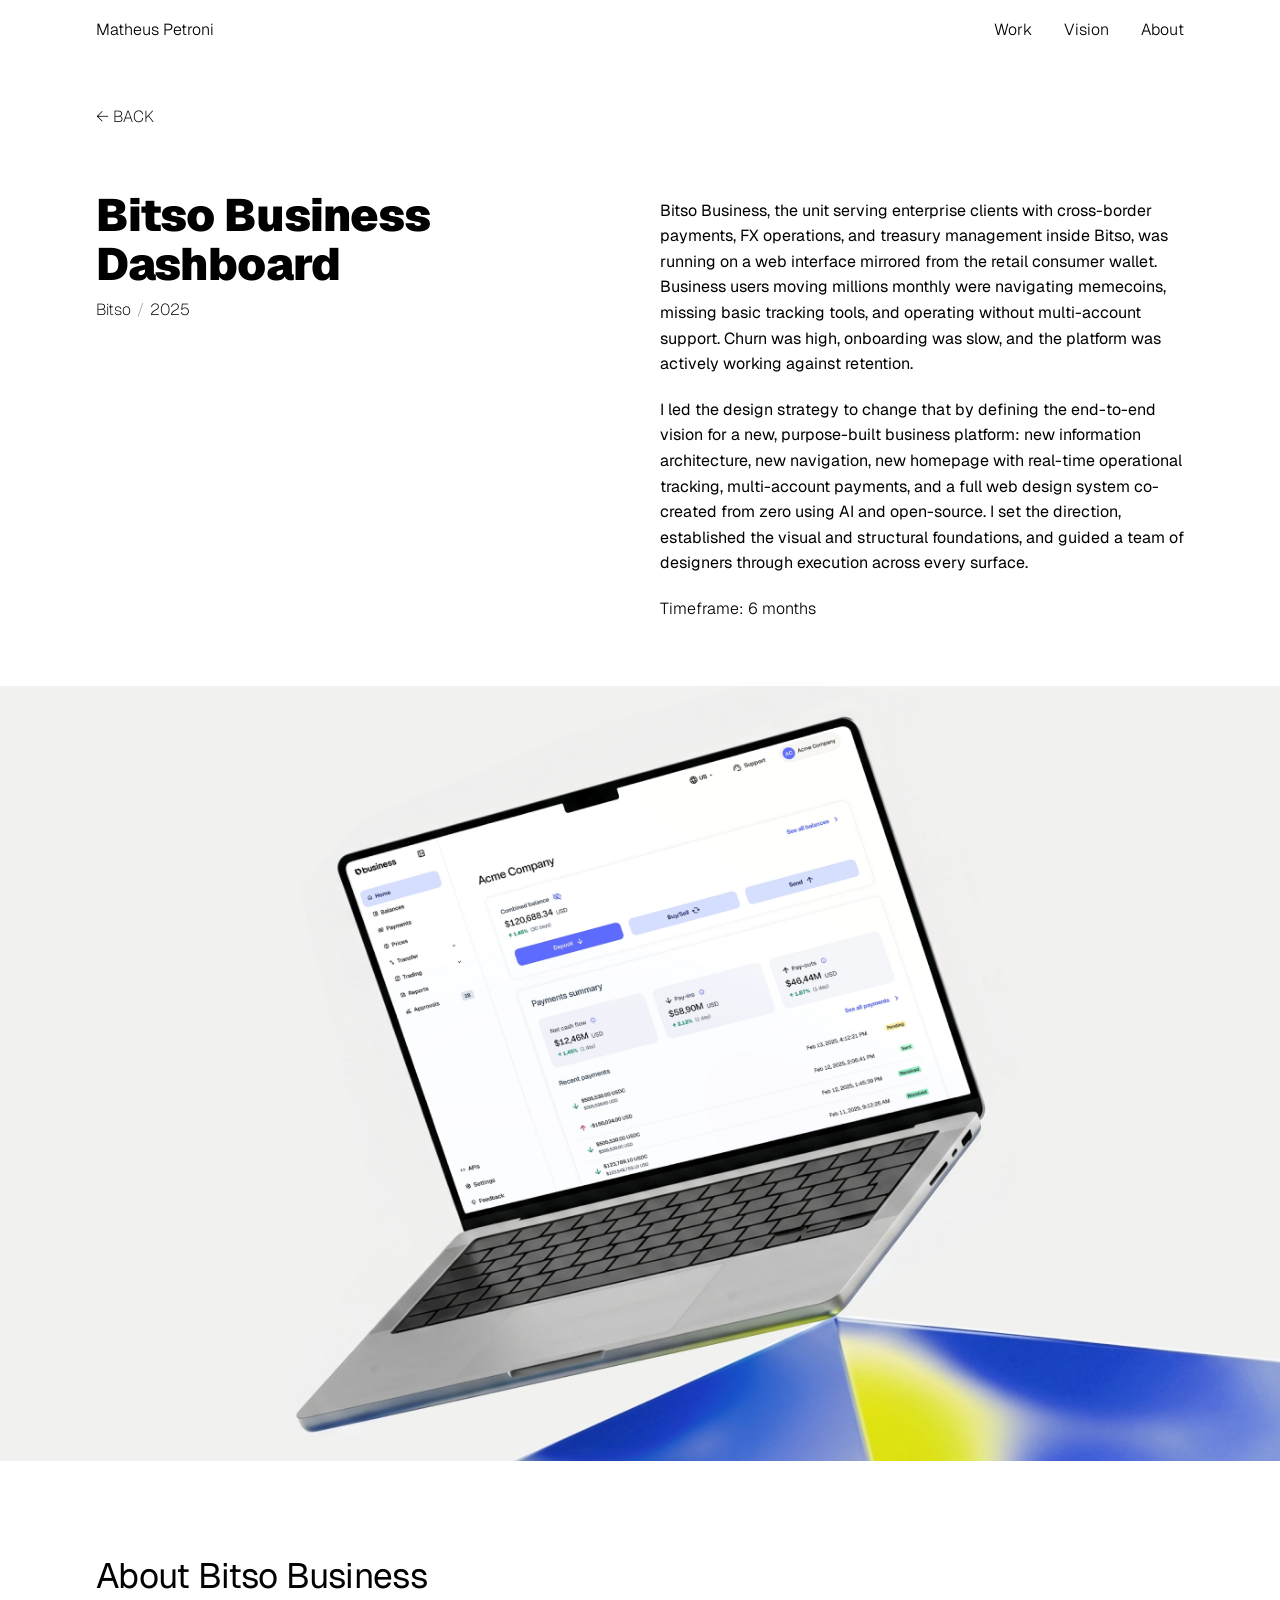
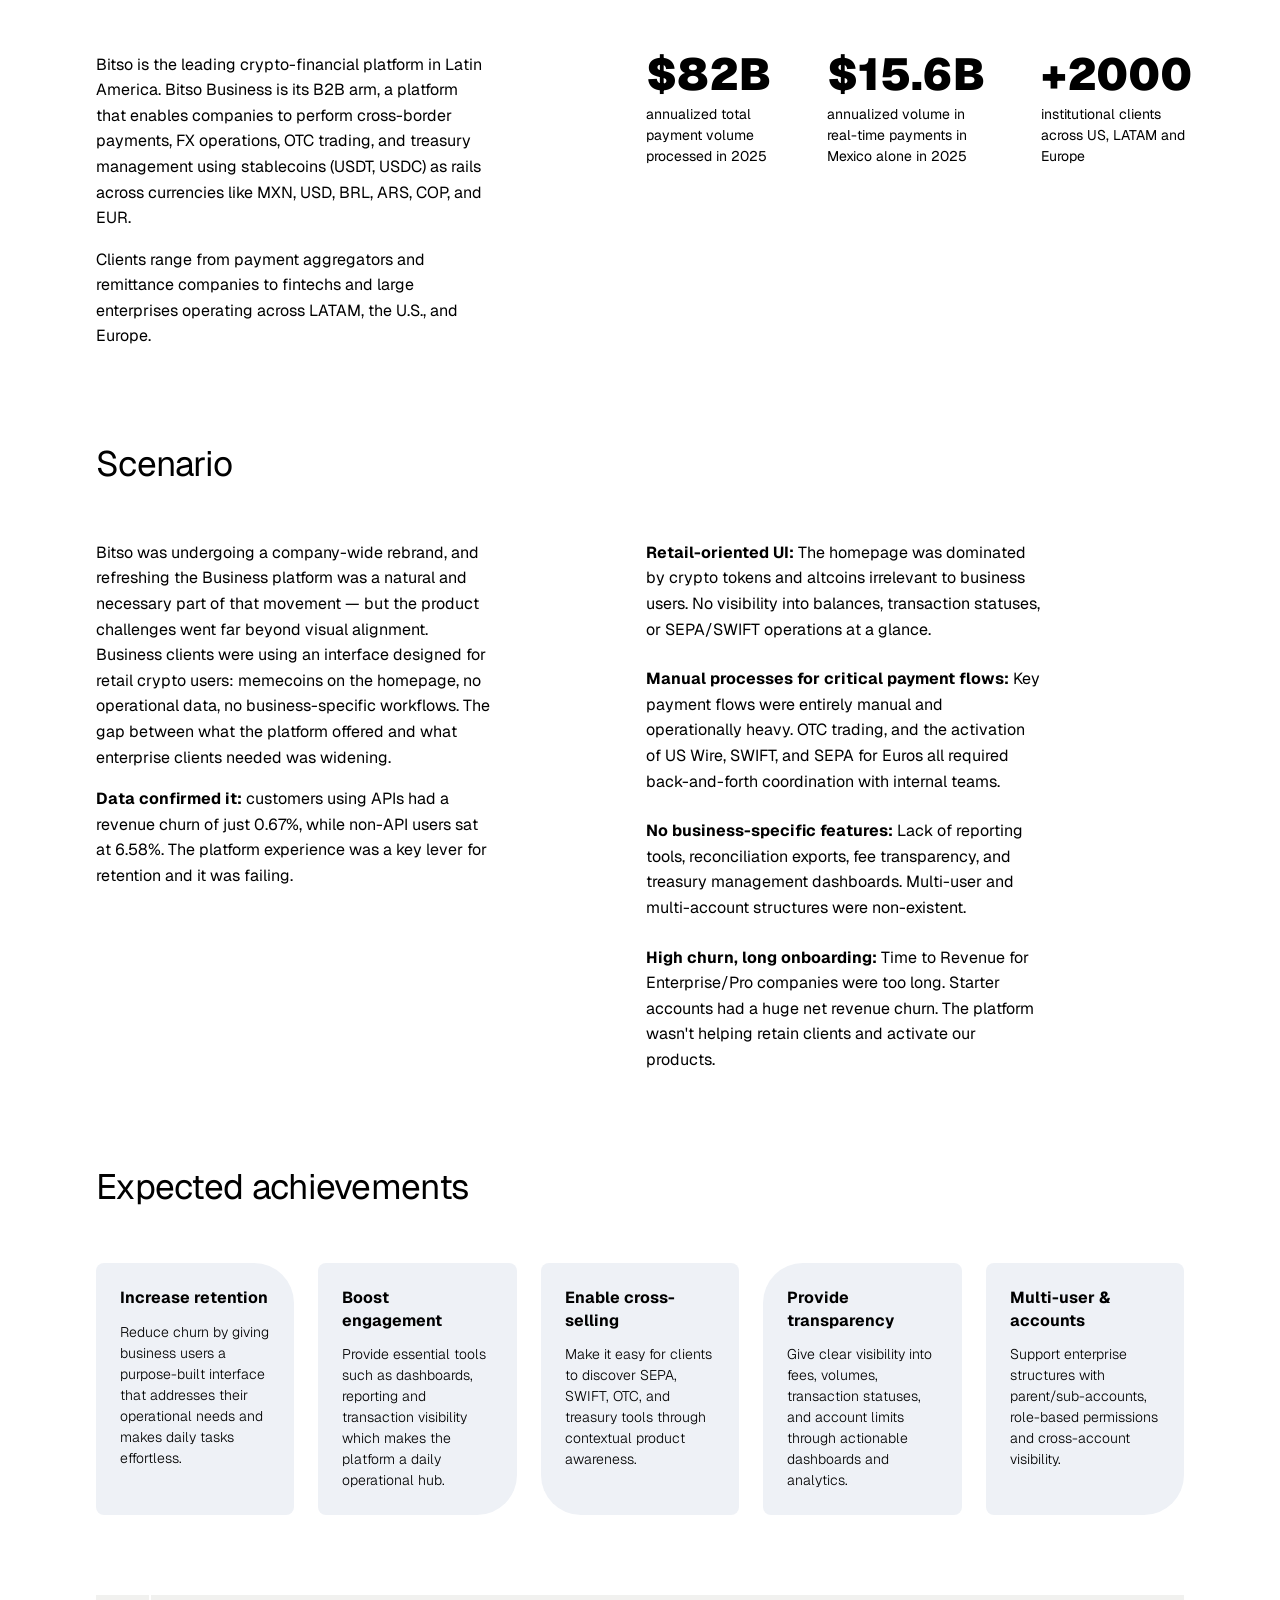
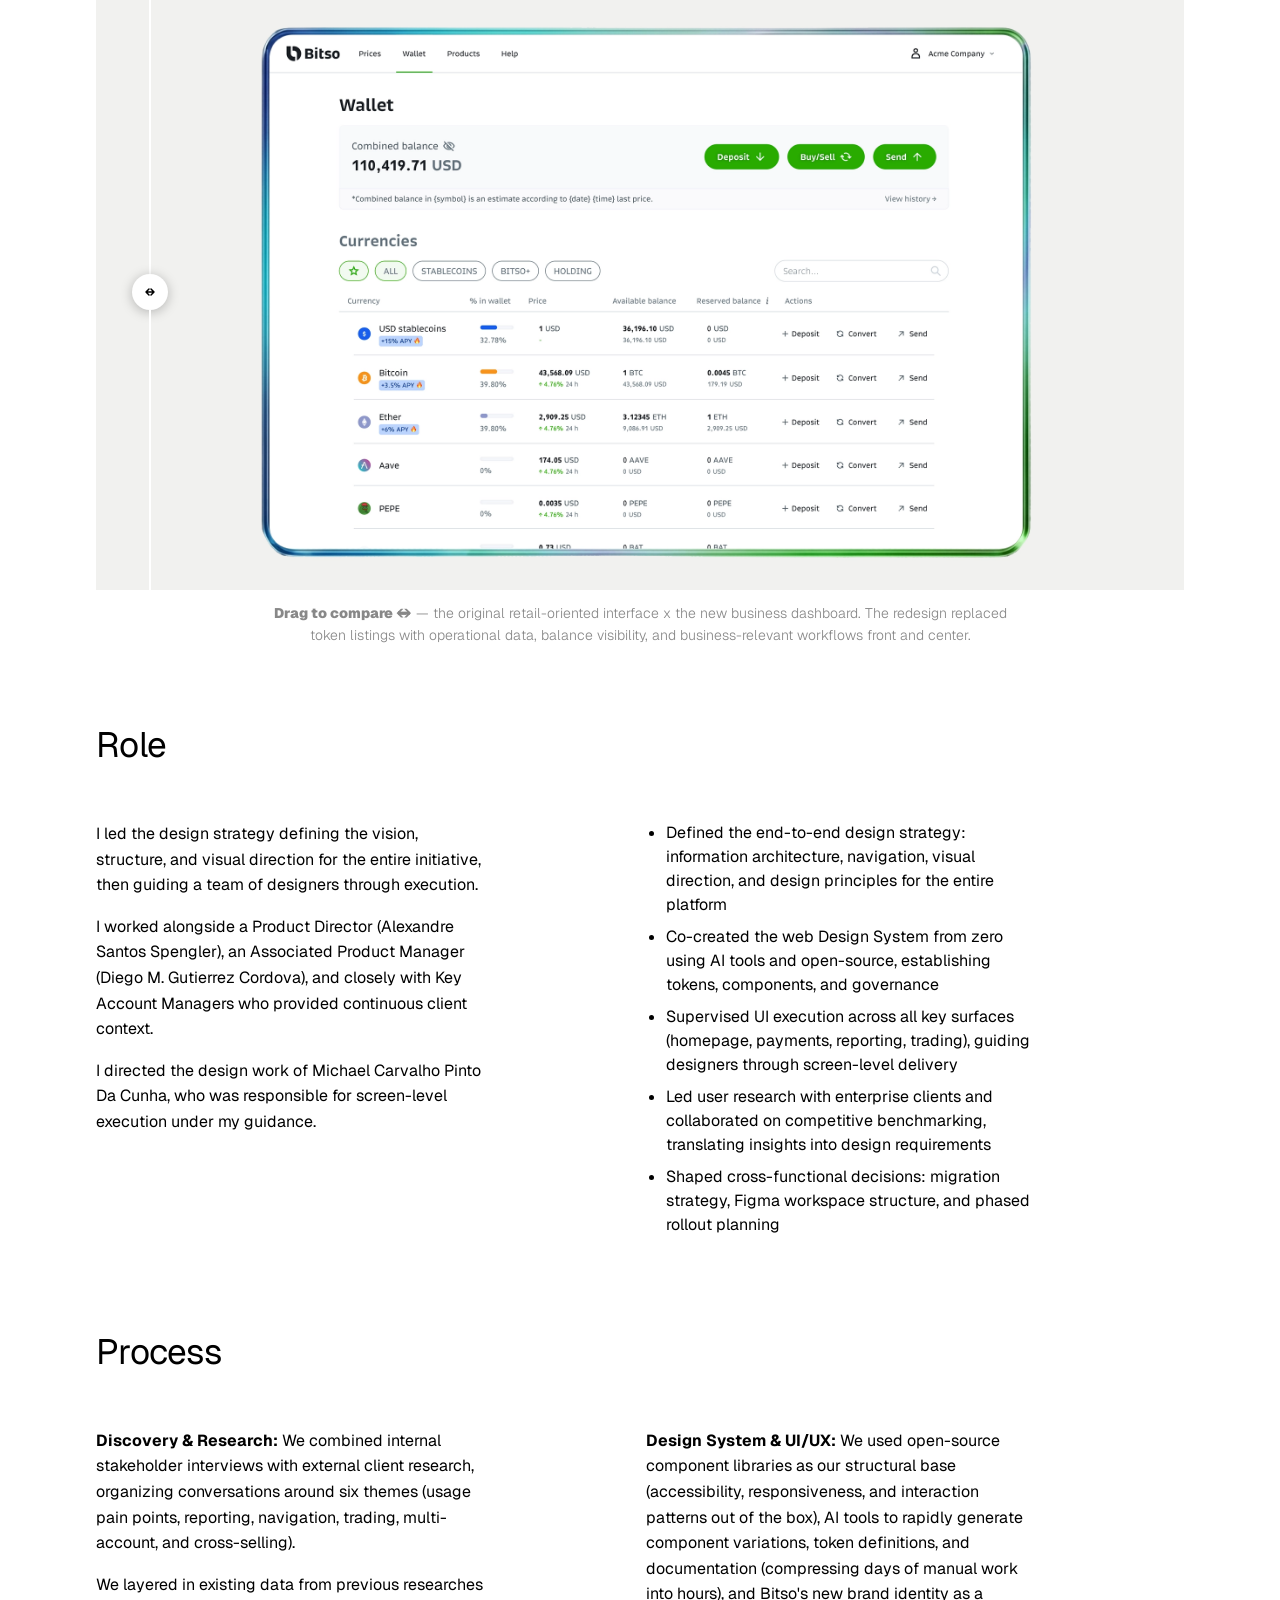
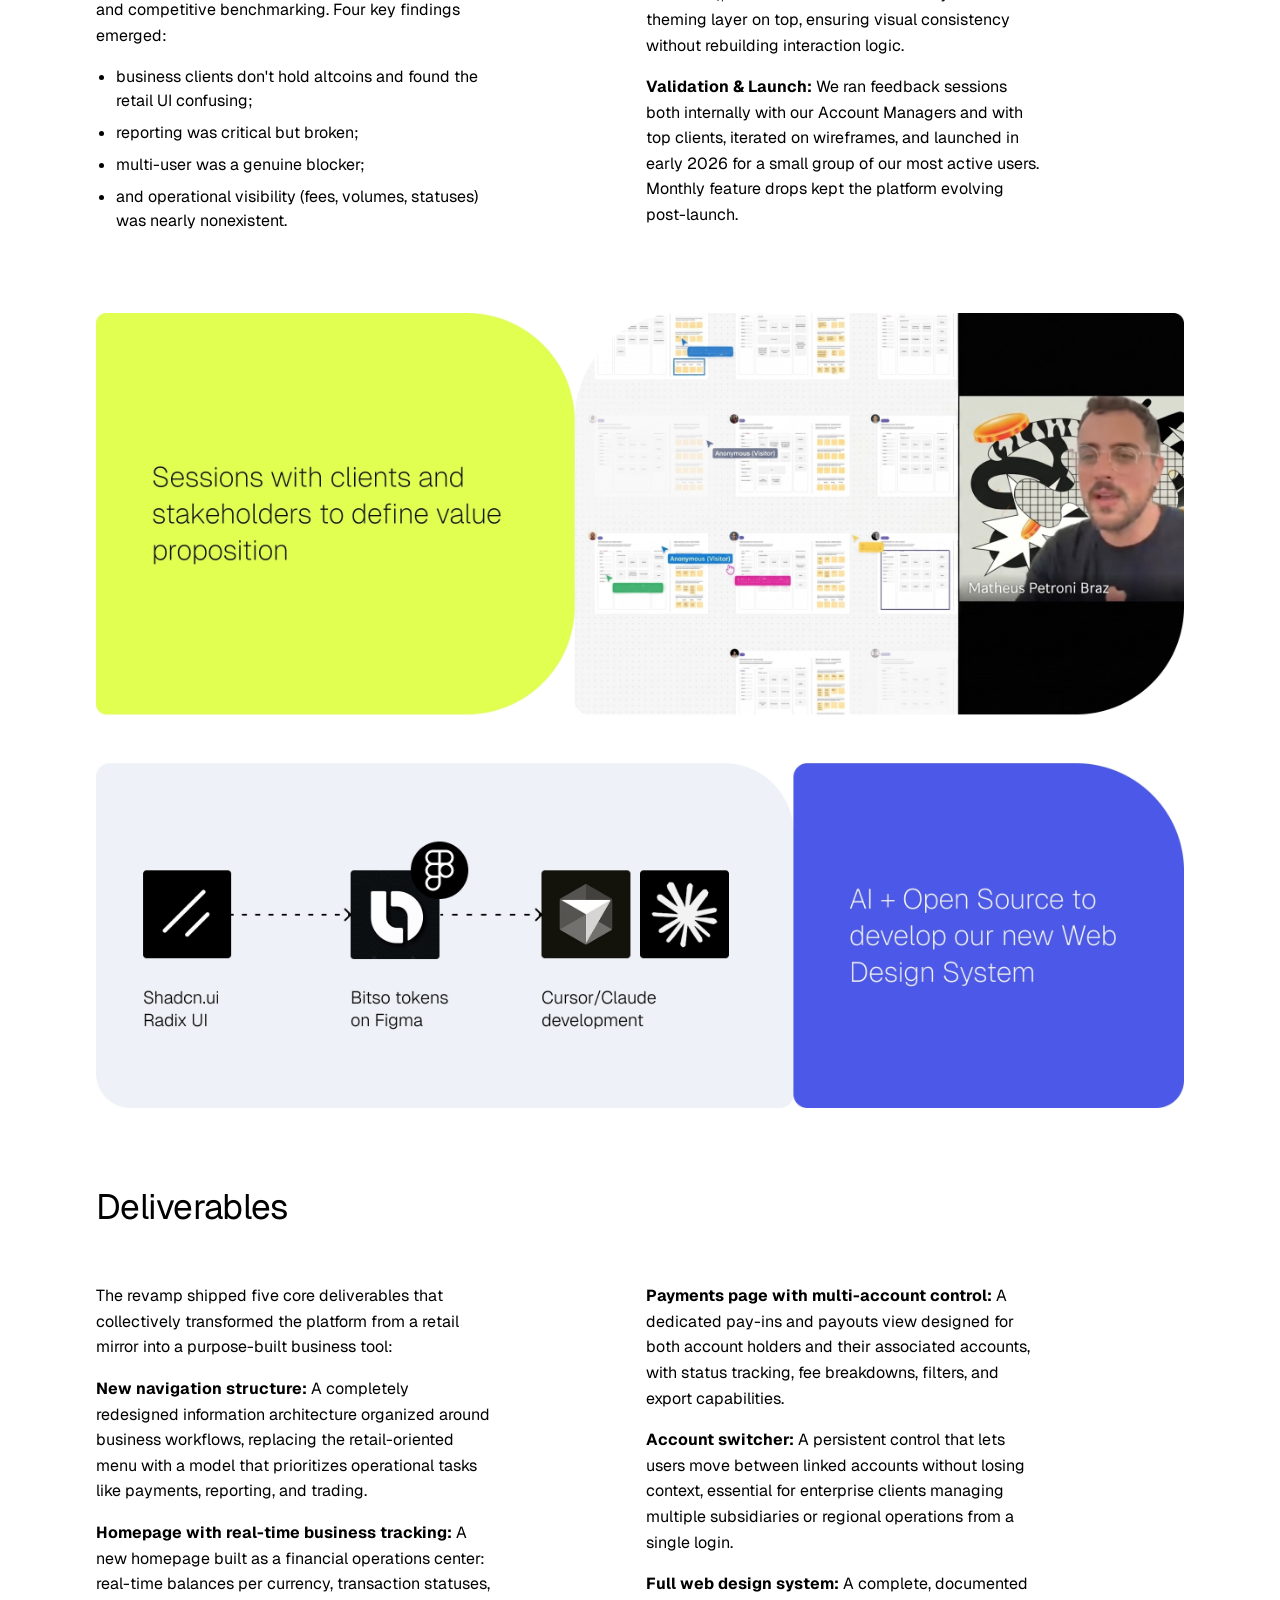
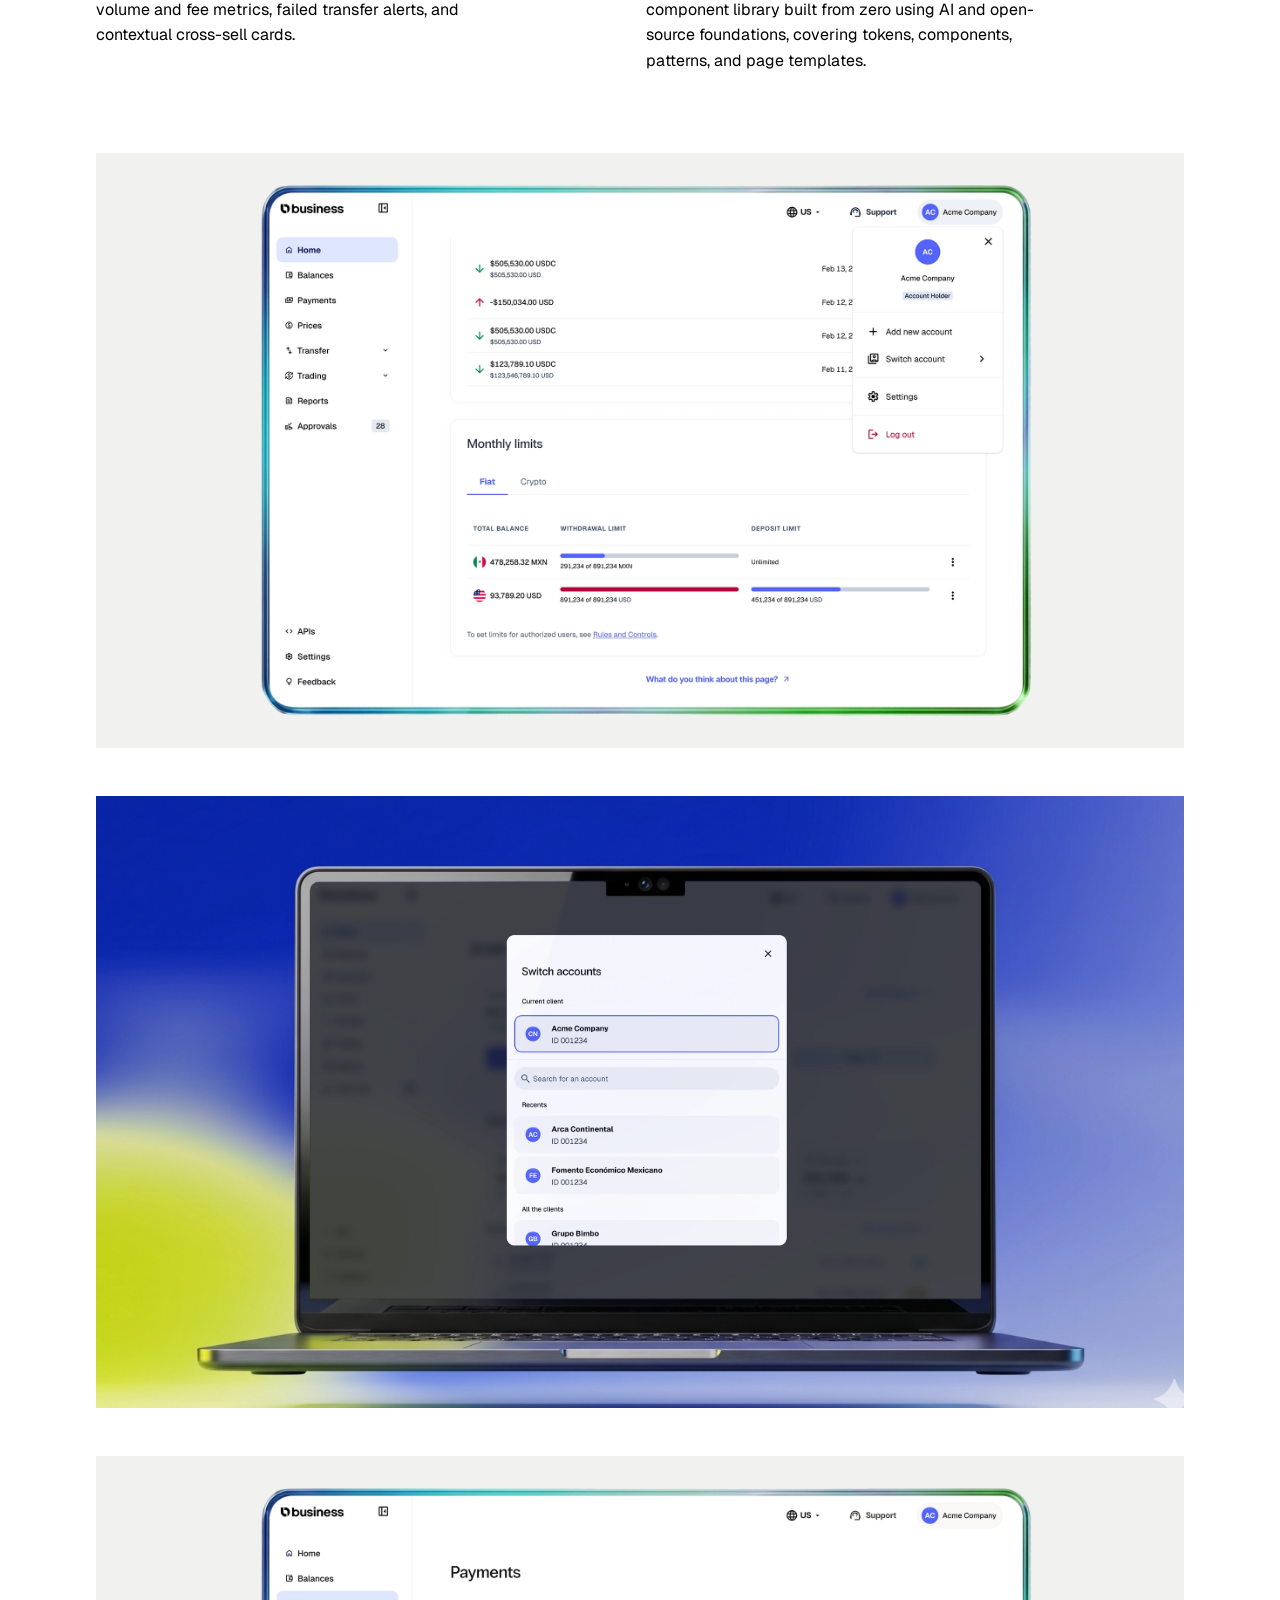
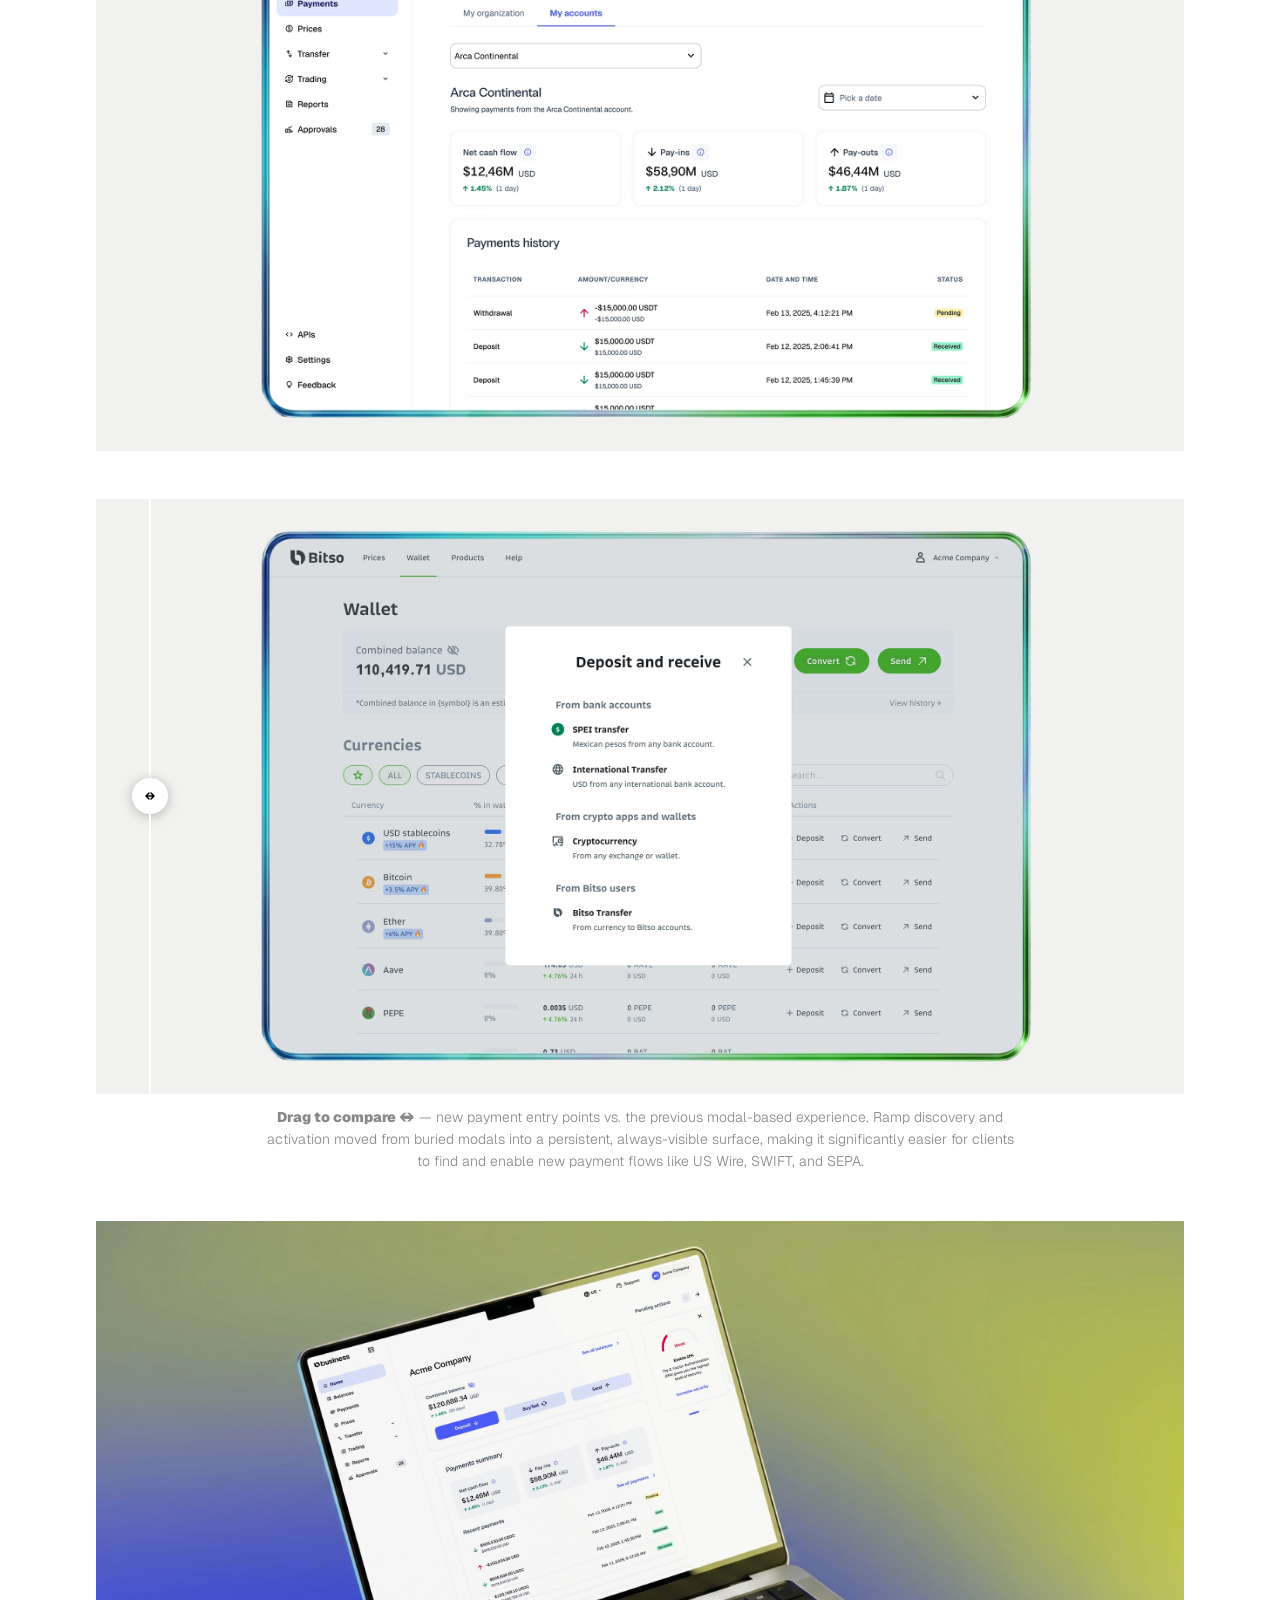
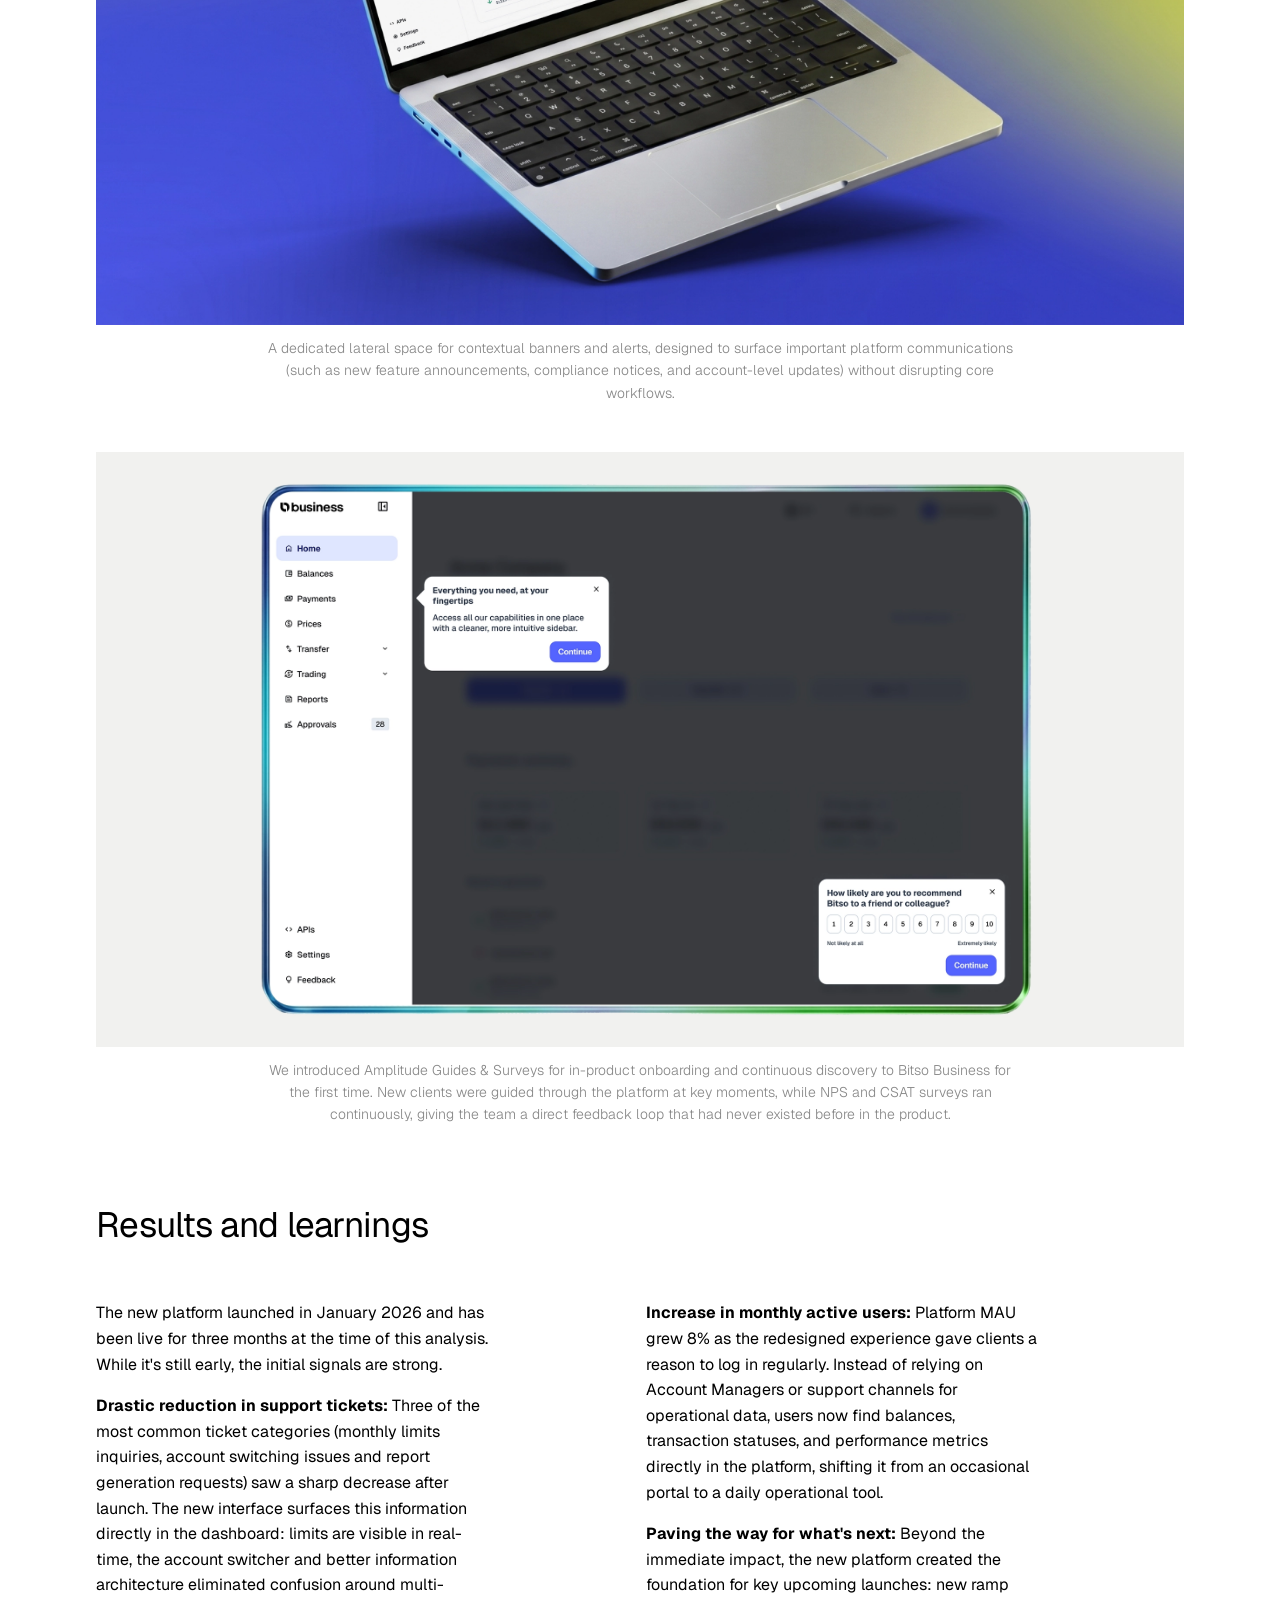
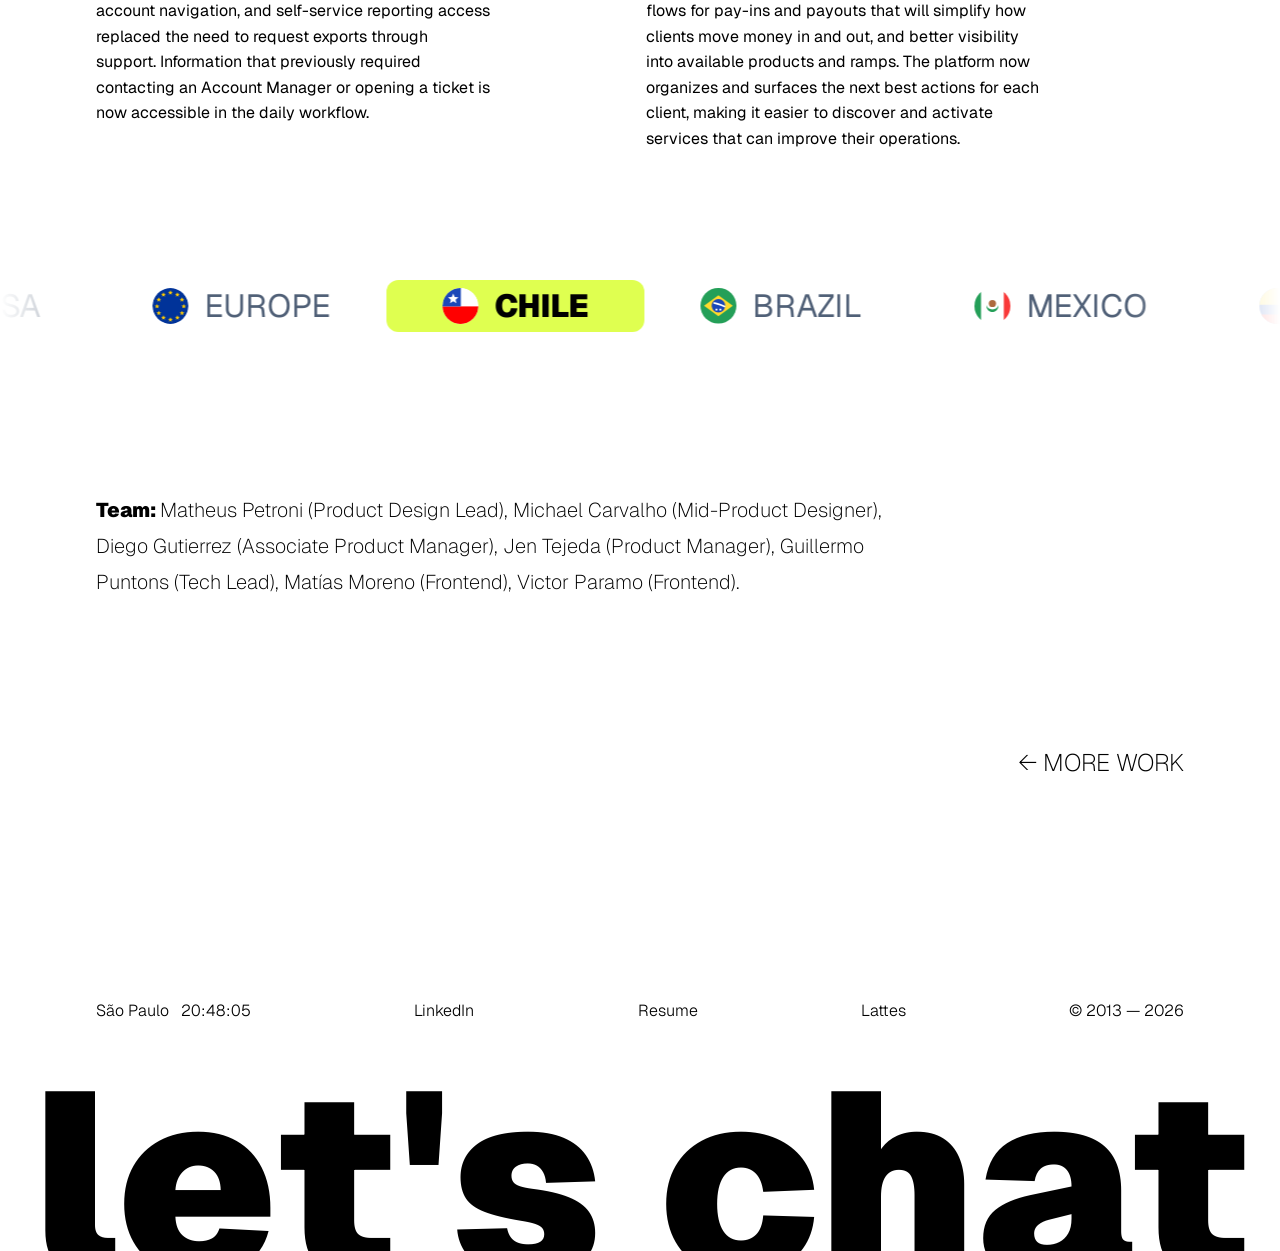
==== commit 08c8d069: "Add previous works section and 5 new case study pages - Created previous-works.html listing page wit" ====
--- a/case-study-bitso-business-dashboard.html
+++ b/case-study-bitso-business-dashboard.html
@@ -530,7 +530,7 @@
 
     <!-- More cases -->
     <div class="more-cases-wrapper">
-      <a href="index.html#work" class="more-cases-link">← MORE CASES</a>
+      <a href="index.html#work" class="more-cases-link">← MORE WORK</a>
     </div>
 
   </main>
--- a/css/styles.css
+++ b/css/styles.css
@@ -294,6 +294,7 @@
   flex-direction: column;
   gap: 4px;
   padding-top: 2px;
+  padding-right: 24px;
 }
 
 .project-title {
@@ -356,6 +357,14 @@
 }
 img.lazy.loaded.cover-hover { opacity: 0; }
 .project-image-wrapper:hover img.lazy.loaded.cover-hover { opacity: 1; }
+
+/* Full-width card variant — no image column */
+.project-card--full {
+  grid-template-columns: 1fr;
+}
+.project-card--full .project-info {
+  padding-right: var(--pad-desktop);
+}
 
 /* Coming soon — bordered top, bigger vertical padding */
 .projects-coming-soon {
@@ -762,6 +771,22 @@
   justify-content: center;
   box-shadow: 0 2px 12px rgba(0, 0, 0, 0.25);
 }
+/* --------------------------------------------------------------------------
+   SCROLL FADE-IN
+   -------------------------------------------------------------------------- */
+.fade-up {
+  opacity: 0;
+  transform: translateY(48px);
+  transition: opacity 0.9s ease-out, transform 0.9s ease-out;
+}
+.fade-up.is-visible {
+  opacity: 1;
+  transform: translateY(0);
+}
+@media (prefers-reduced-motion: reduce) {
+  .fade-up { opacity: 1; transform: none; transition: none; }
+}
+
 .cs-image-caption {
   text-align: center;
   margin-top: 12px;
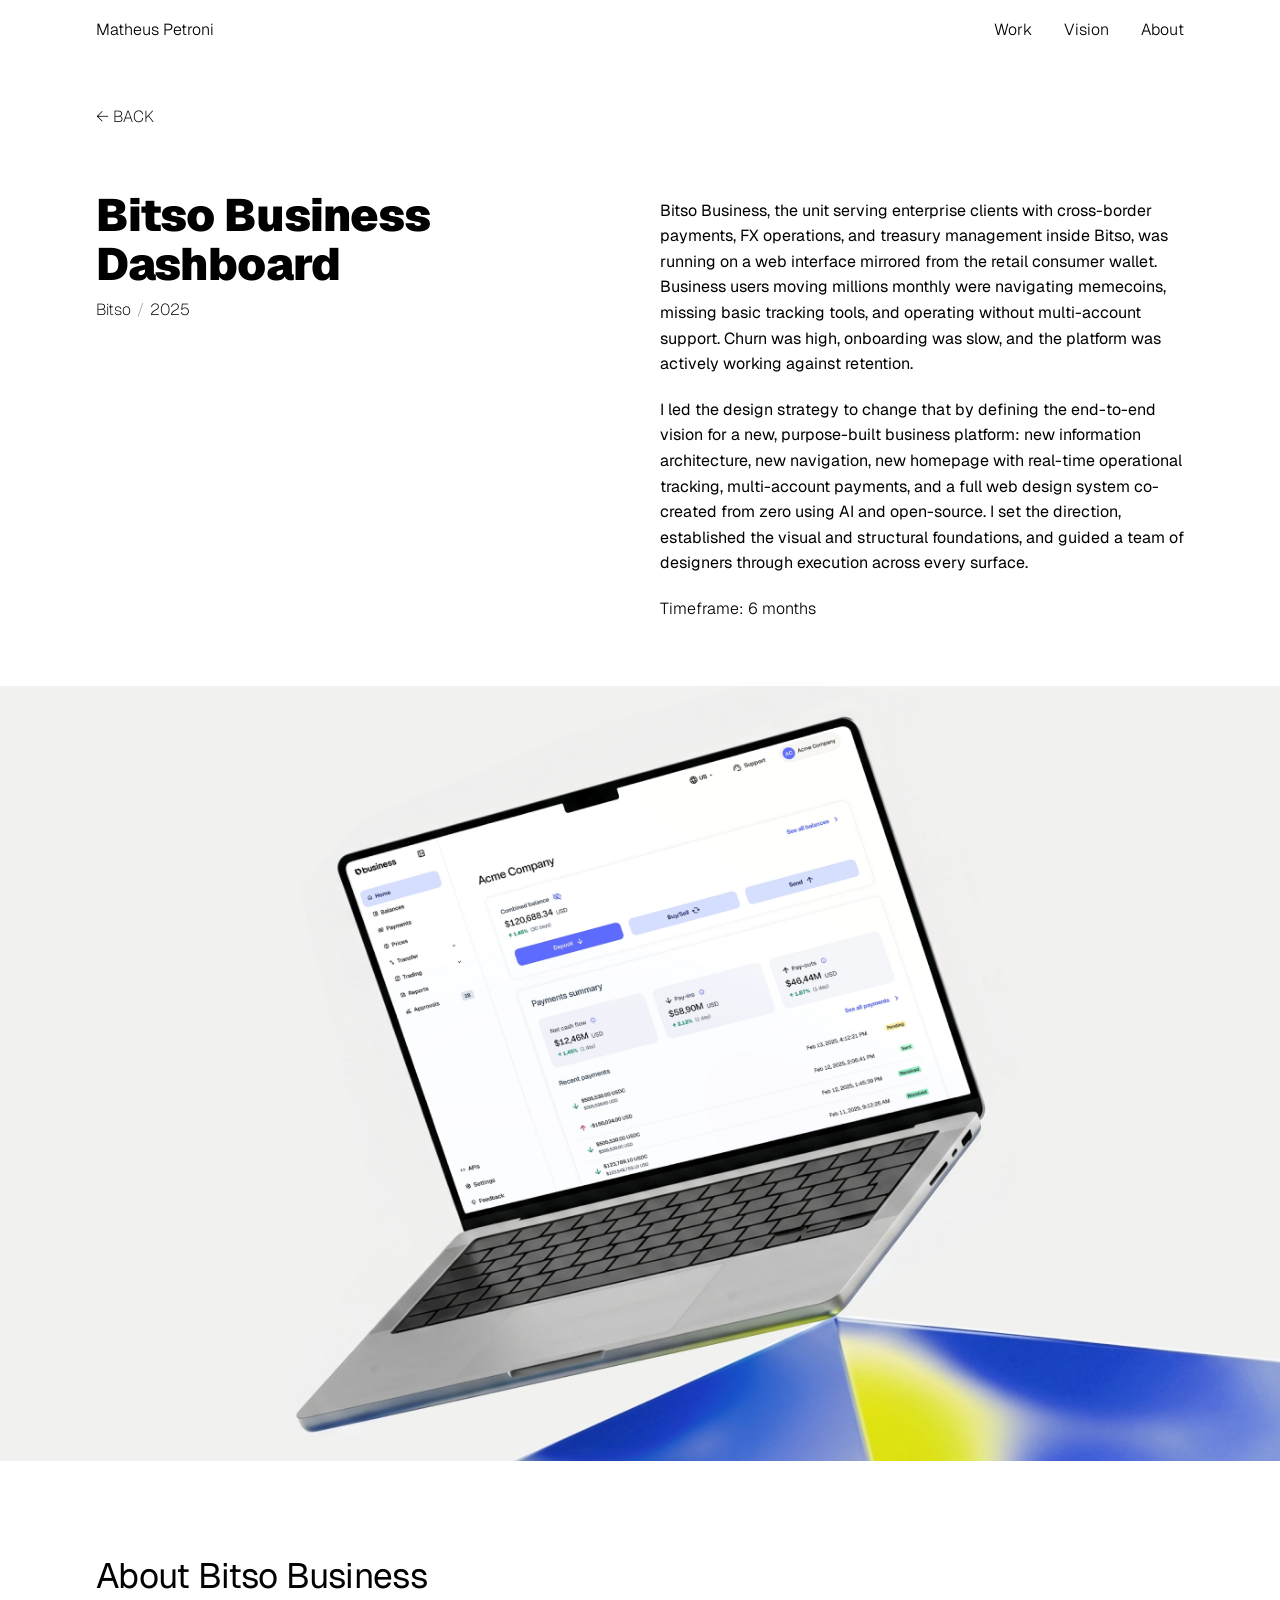
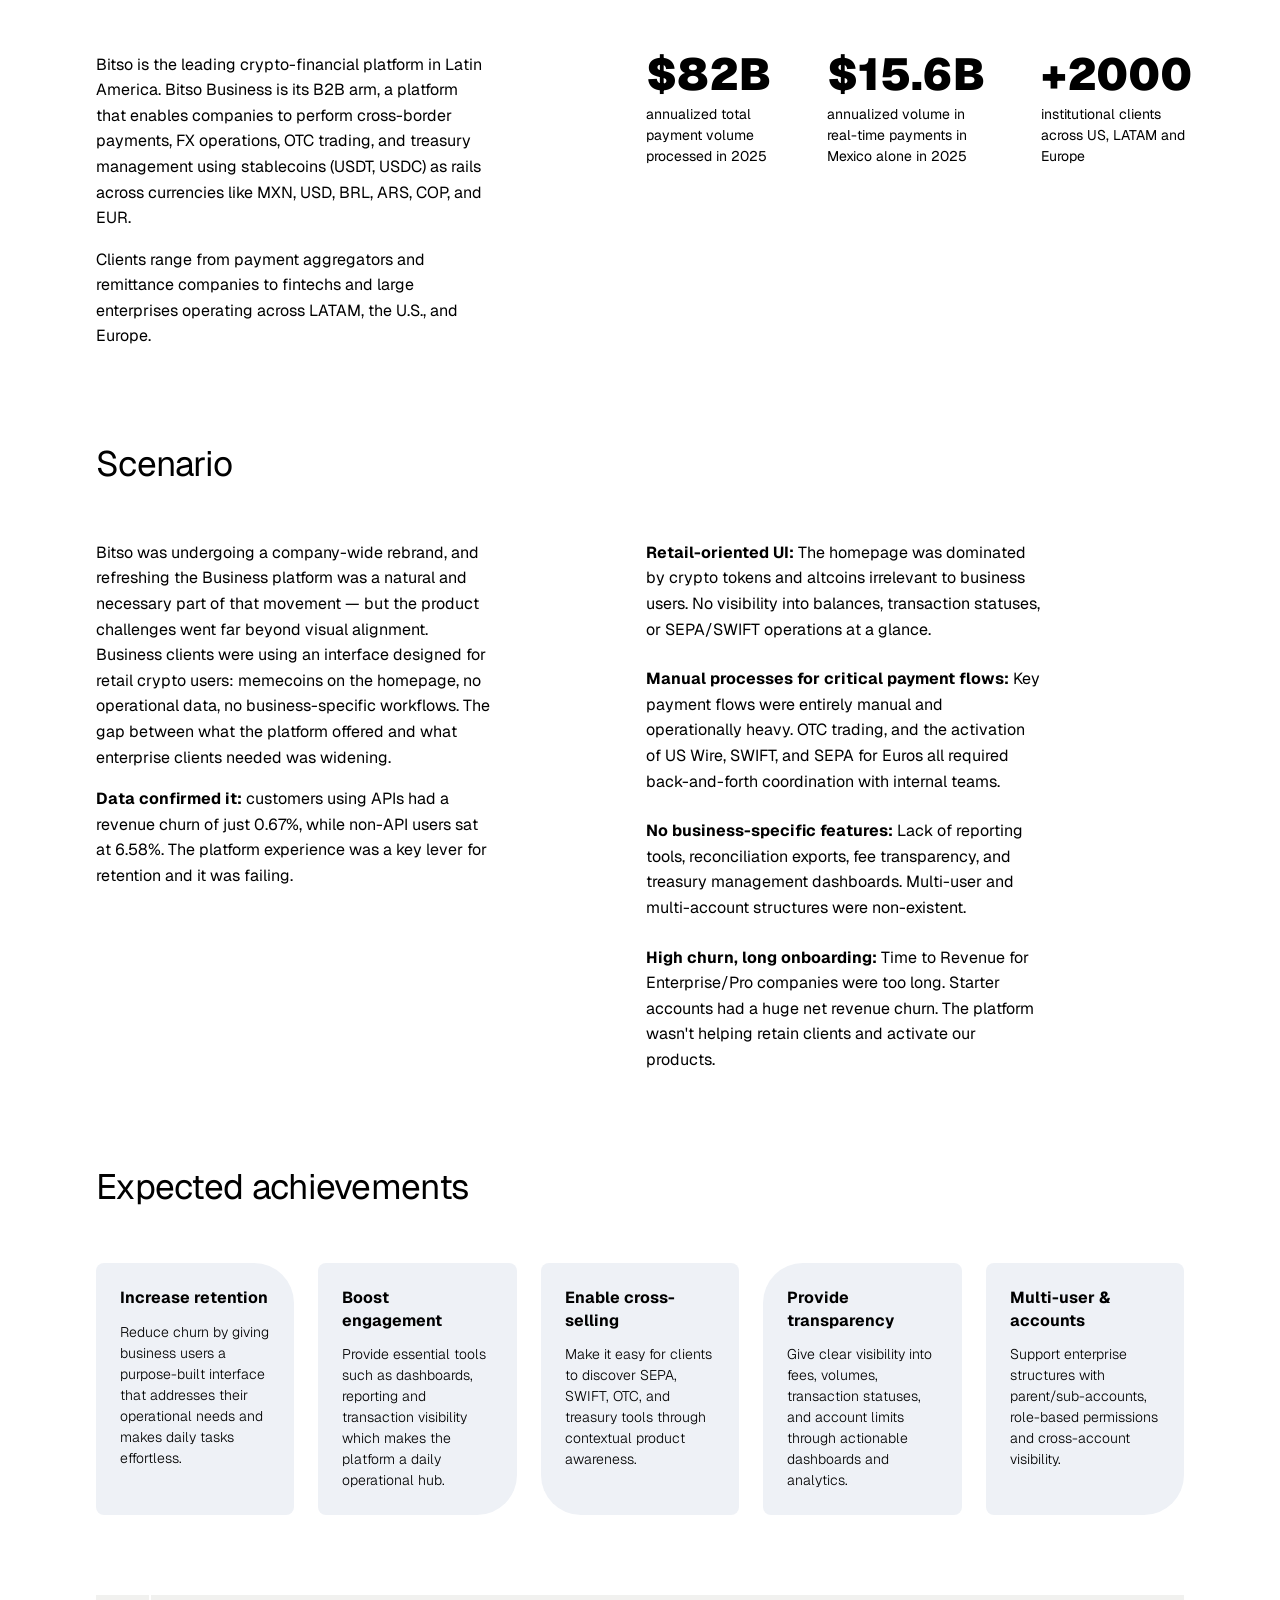
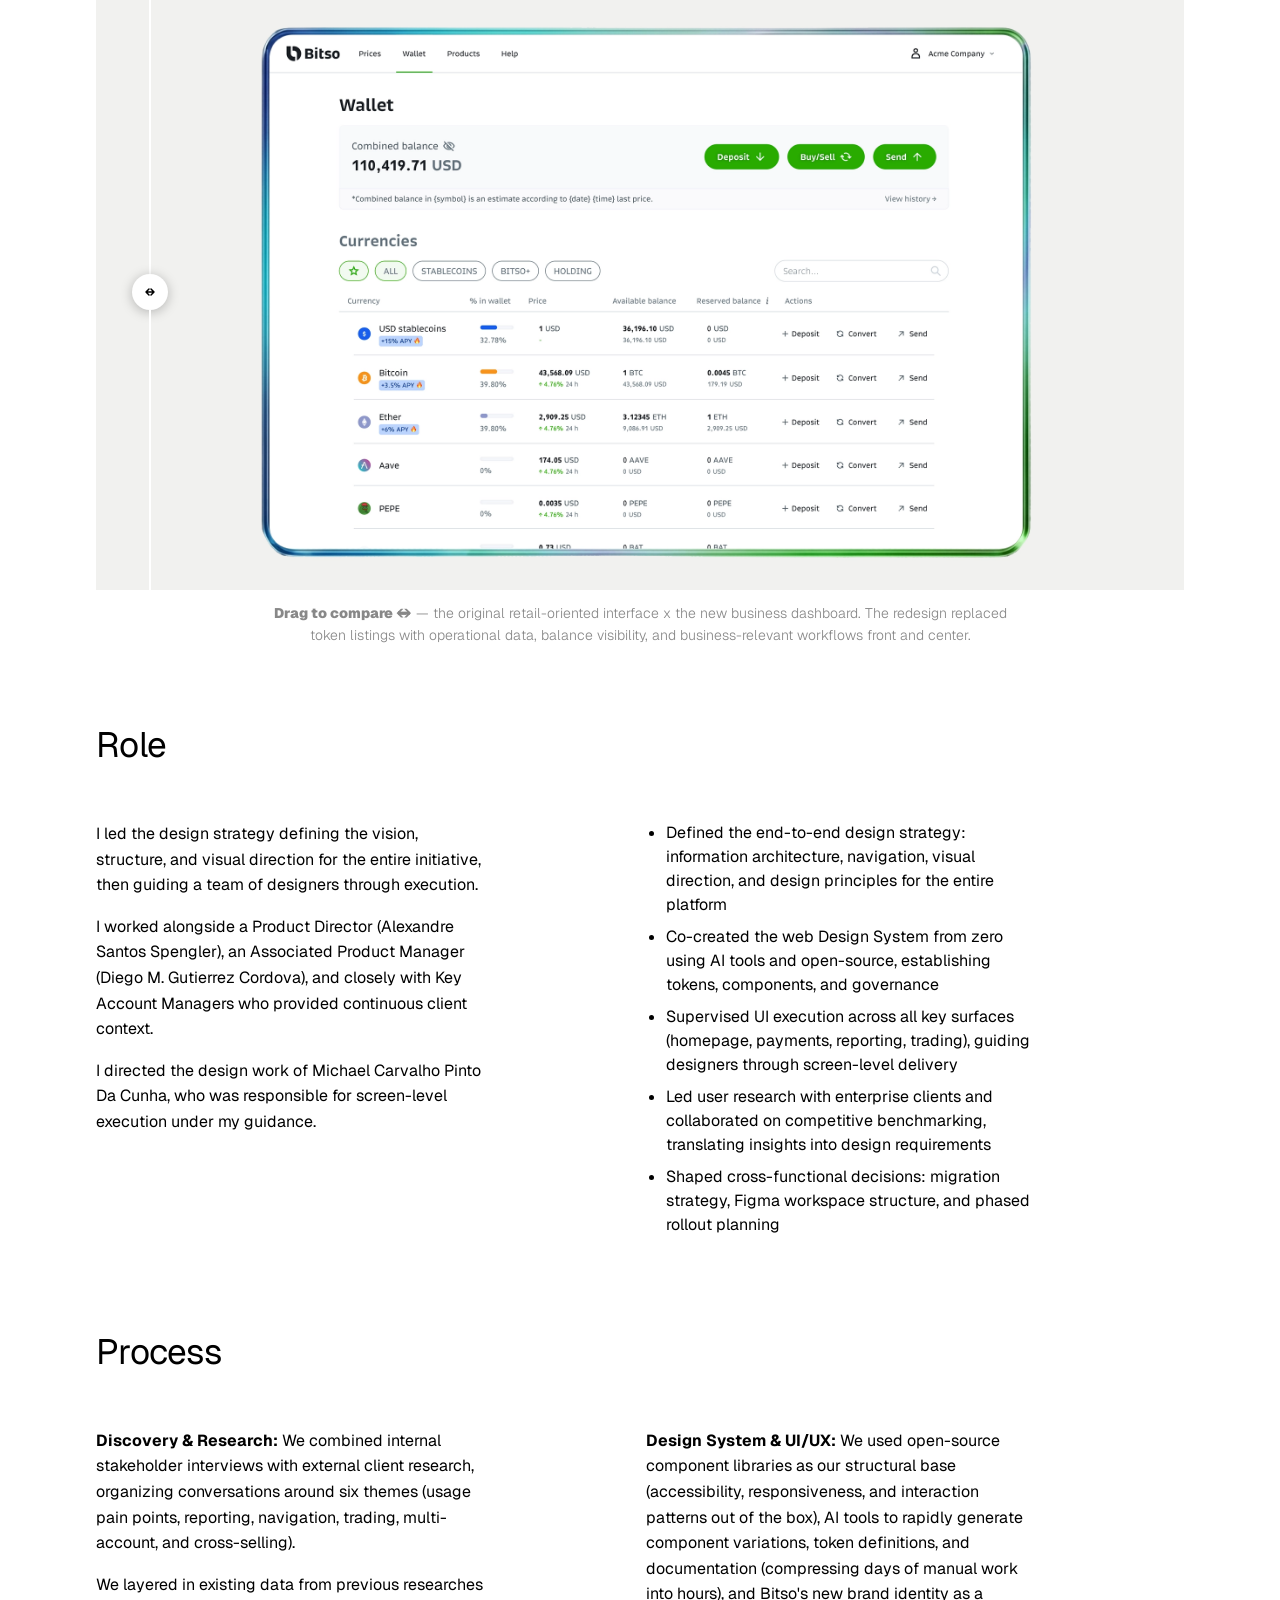
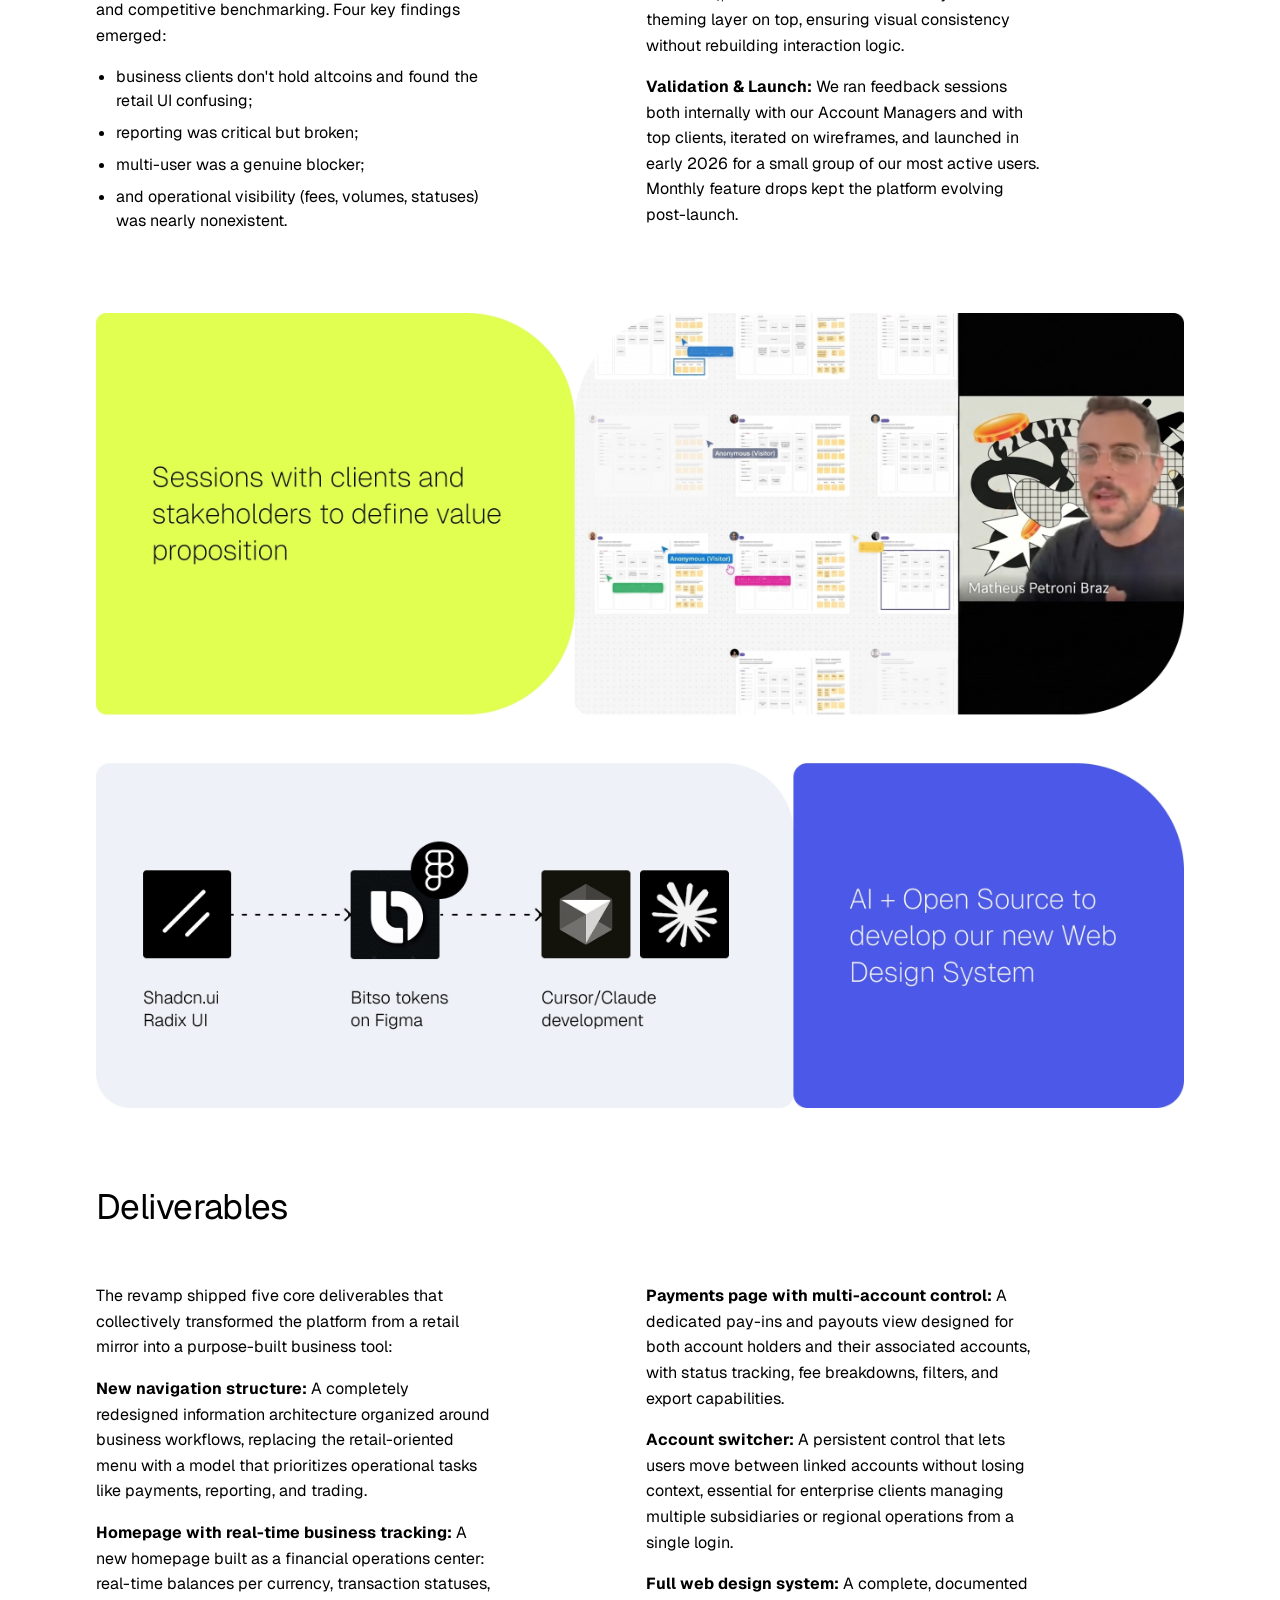
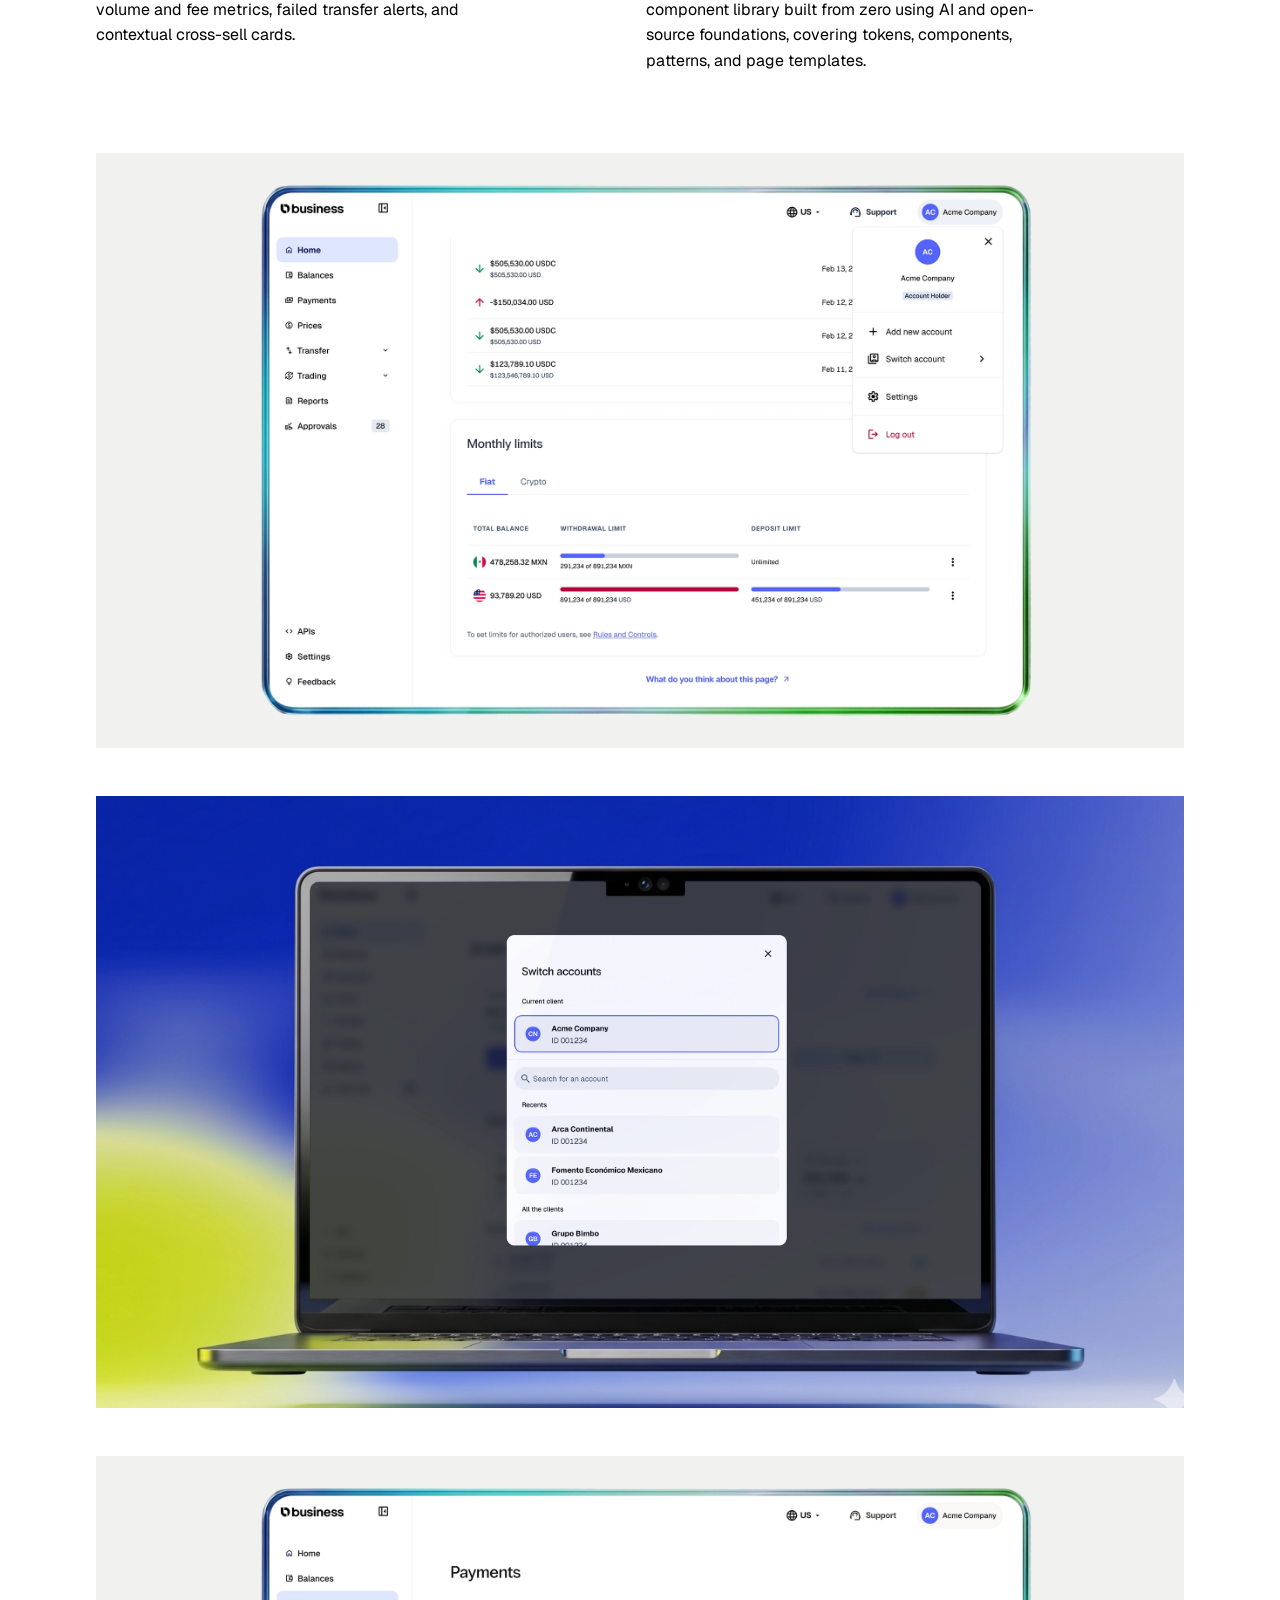
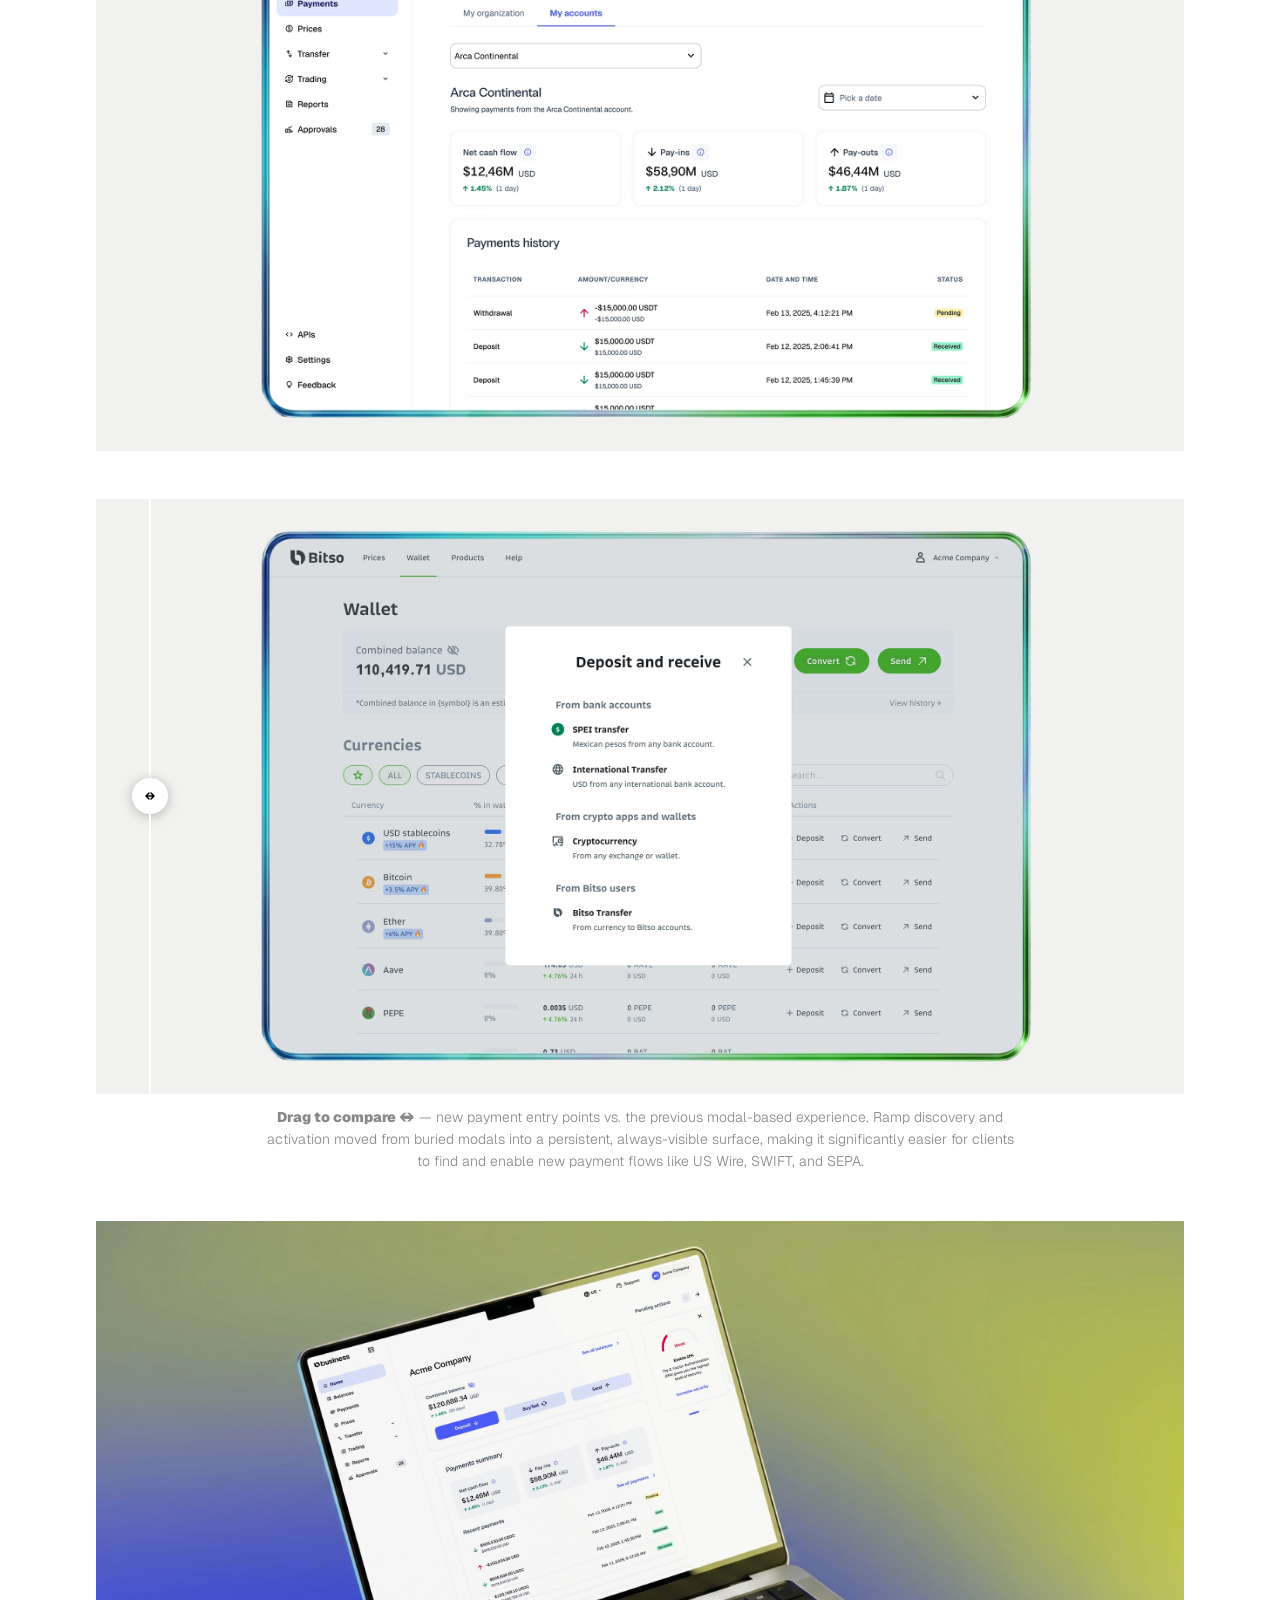
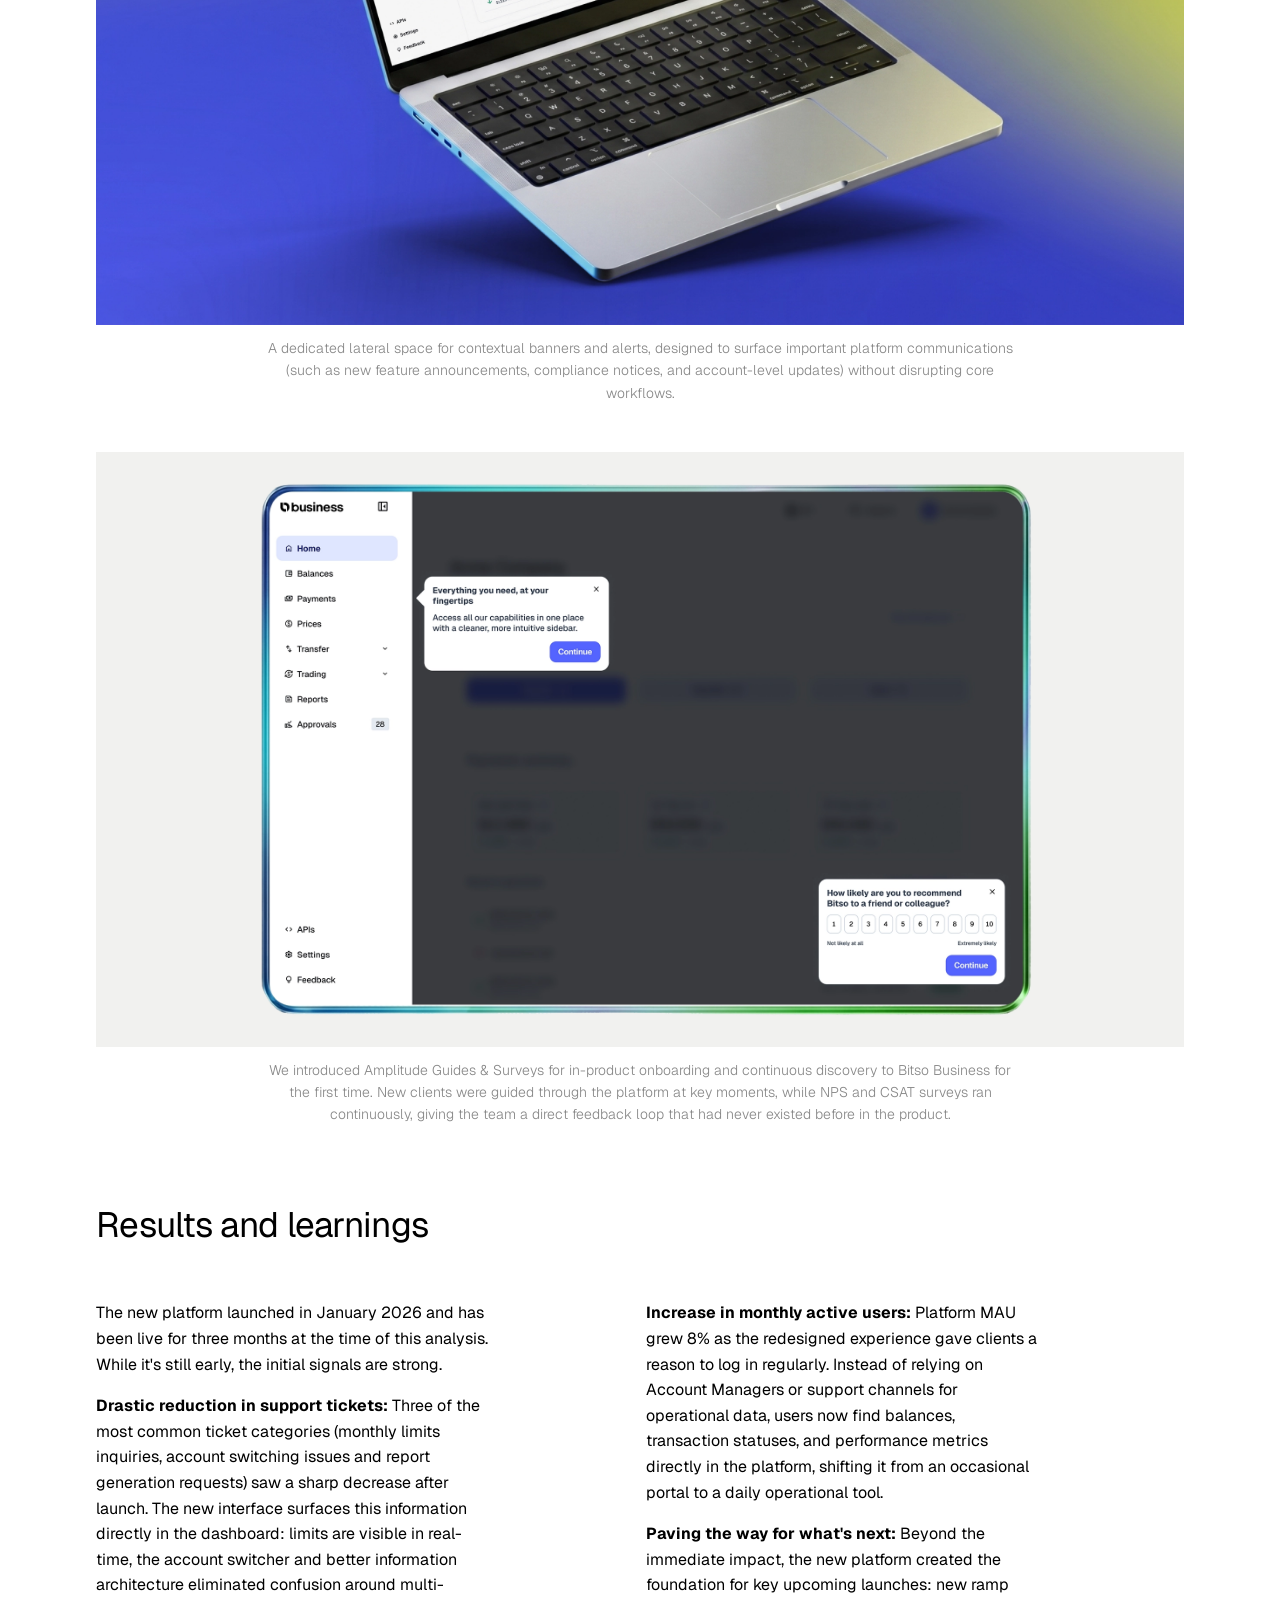
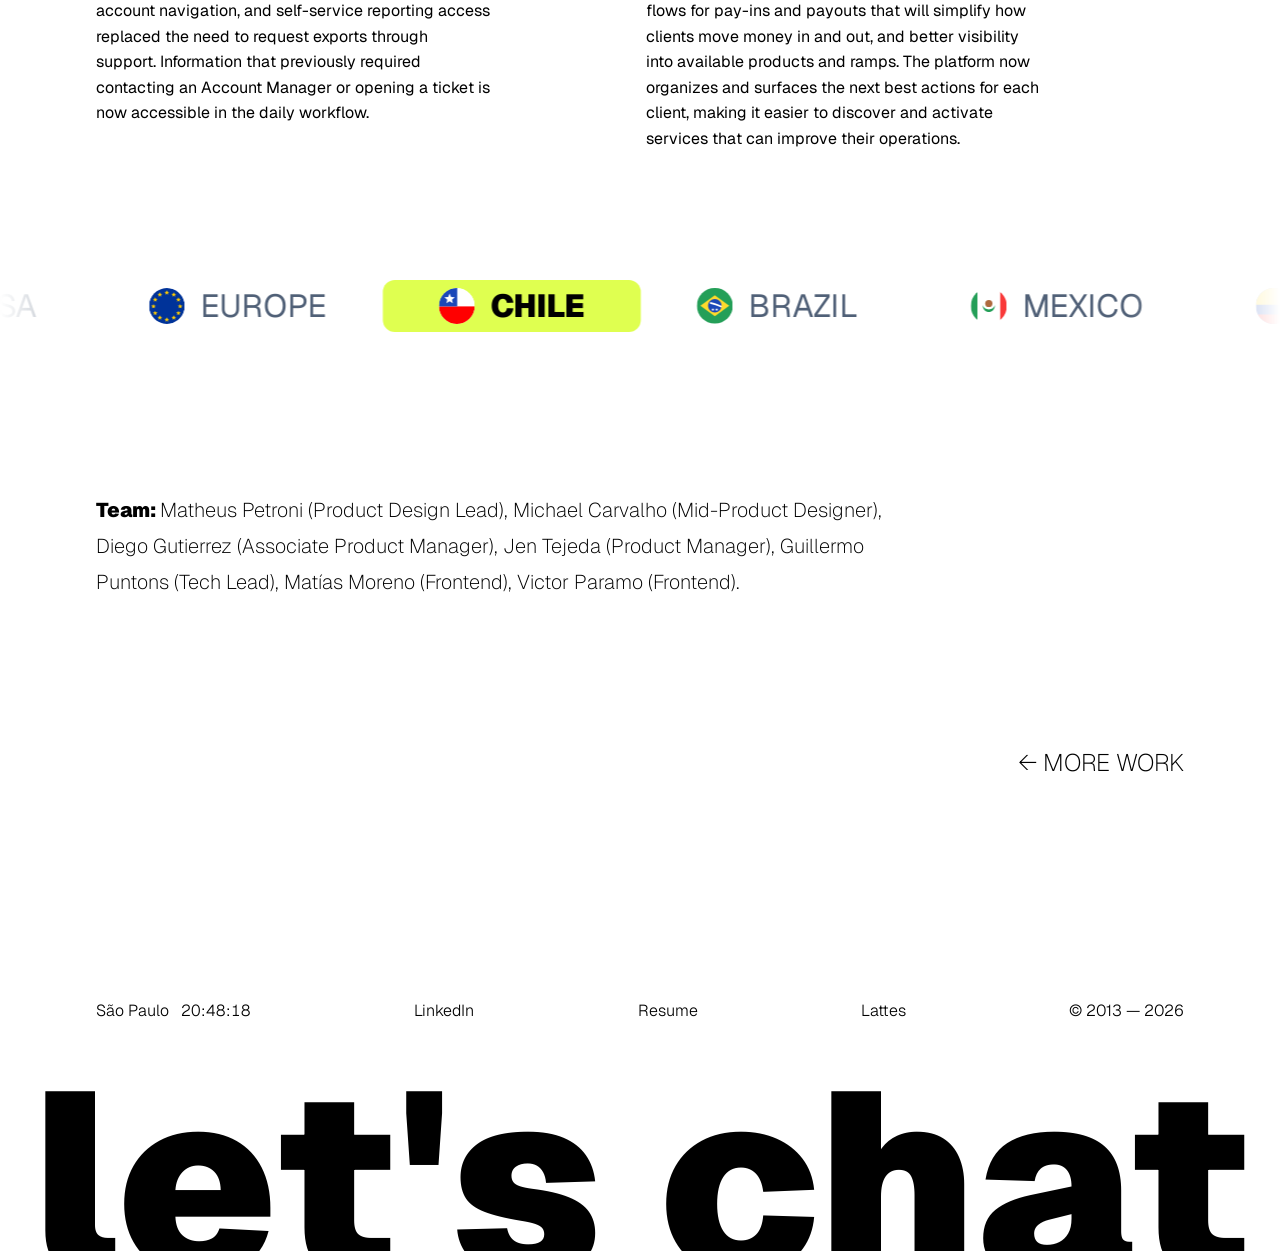
==== commit 1e3d5650: "add per-project OG images and descriptions Co-Authored-By: Claude Sonnet 4.6 <noreply@anthropic.com>" ====
--- a/case-study-bitso-business-dashboard.html
+++ b/case-study-bitso-business-dashboard.html
@@ -11,8 +11,8 @@
   <link href="https://fonts.googleapis.com/css2?family=Geist:wght@100..900&display=swap" rel="stylesheet">
 
   <meta property="og:title" content="Bitso Business Dashboard — Matheus Petroni">
-  <meta property="og:description" content="Bitso Business Dashboard — A case study by Matheus Petroni on rebuilding a merchant platform from scratch for companies moving billions across borders.">
-  <meta property="og:image" content="https://mthpetroni.com/assets/images/og-image.jpg">
+  <meta property="og:description" content="Rebuilt a merchant platform from scratch for companies moving billions across borders — leading UX strategy, information architecture, and interaction design at Bitso.">
+  <meta property="og:image" content="https://mthpetroni.com/assets/images/og-bitso-business-dashboard.jpg">
   <meta property="og:url" content="https://mthpetroni.com/case-study-bitso-business-dashboard.html">
   <meta property="og:type" content="website">
   <meta property="og:image:width" content="1200">
--- a/css/styles.css
+++ b/css/styles.css
@@ -378,6 +378,7 @@
   font-weight: var(--fw-regular);
   line-height: 1.15;
 }
+.projects-coming-soon .more-cases-link { margin-top: 56px; display: inline-block; }
 
 /* ----------------------------------------------------------------------------
    8. VISION SECTION (ACCORDIONS)
@@ -895,7 +896,8 @@
     padding-right: var(--pad-tablet);
     padding-block: 40px;
   }
-  .projects-coming-soon { padding-inline: var(--pad-tablet); padding-block: 72px; }
+  .projects-coming-soon { padding-inline: var(--pad-tablet); padding-top: 80px; padding-bottom: 96px; }
+  .projects-coming-soon .more-cases-link { margin-top: 40px; }
 
   .vision-inner { padding-inline: var(--pad-tablet); }
   .accordion-content { grid-template-columns: 70px 1fr 2fr; }
@@ -936,6 +938,7 @@
   .cs-section-inner    { padding-inline: var(--pad-tablet); }
   .cs-section-body     { grid-template-columns: 1fr; }
   .cs-section-body > div:nth-child(2) { grid-column: auto; }
+  .cs-section-body.deliverables { grid-template-columns: 1fr; }
   .cs-image-block      { padding-inline: var(--pad-tablet); }
   .more-cases-wrapper  { padding-inline: var(--pad-tablet); }
   .cs-achievements     { grid-template-columns: repeat(3, 1fr); }
@@ -971,7 +974,8 @@
   .project-year      { font-size: 13px; margin-bottom: 12px; }
   .project-title-col { display: flex; flex-direction: column; gap: 2px; margin-bottom: 12px; }
   .project-body-col  { display: flex; flex-direction: column; gap: 6px; }
-  .projects-coming-soon { padding-inline: var(--pad-mobile); padding-top: 56px; padding-bottom: 80px; }
+  .projects-coming-soon { padding-inline: var(--pad-mobile); padding-top: 72px; padding-bottom: 88px; }
+  .projects-coming-soon .more-cases-link { margin-top: 32px; }
 
   /* Vision */
   .vision-inner { padding-inline: var(--pad-mobile); }
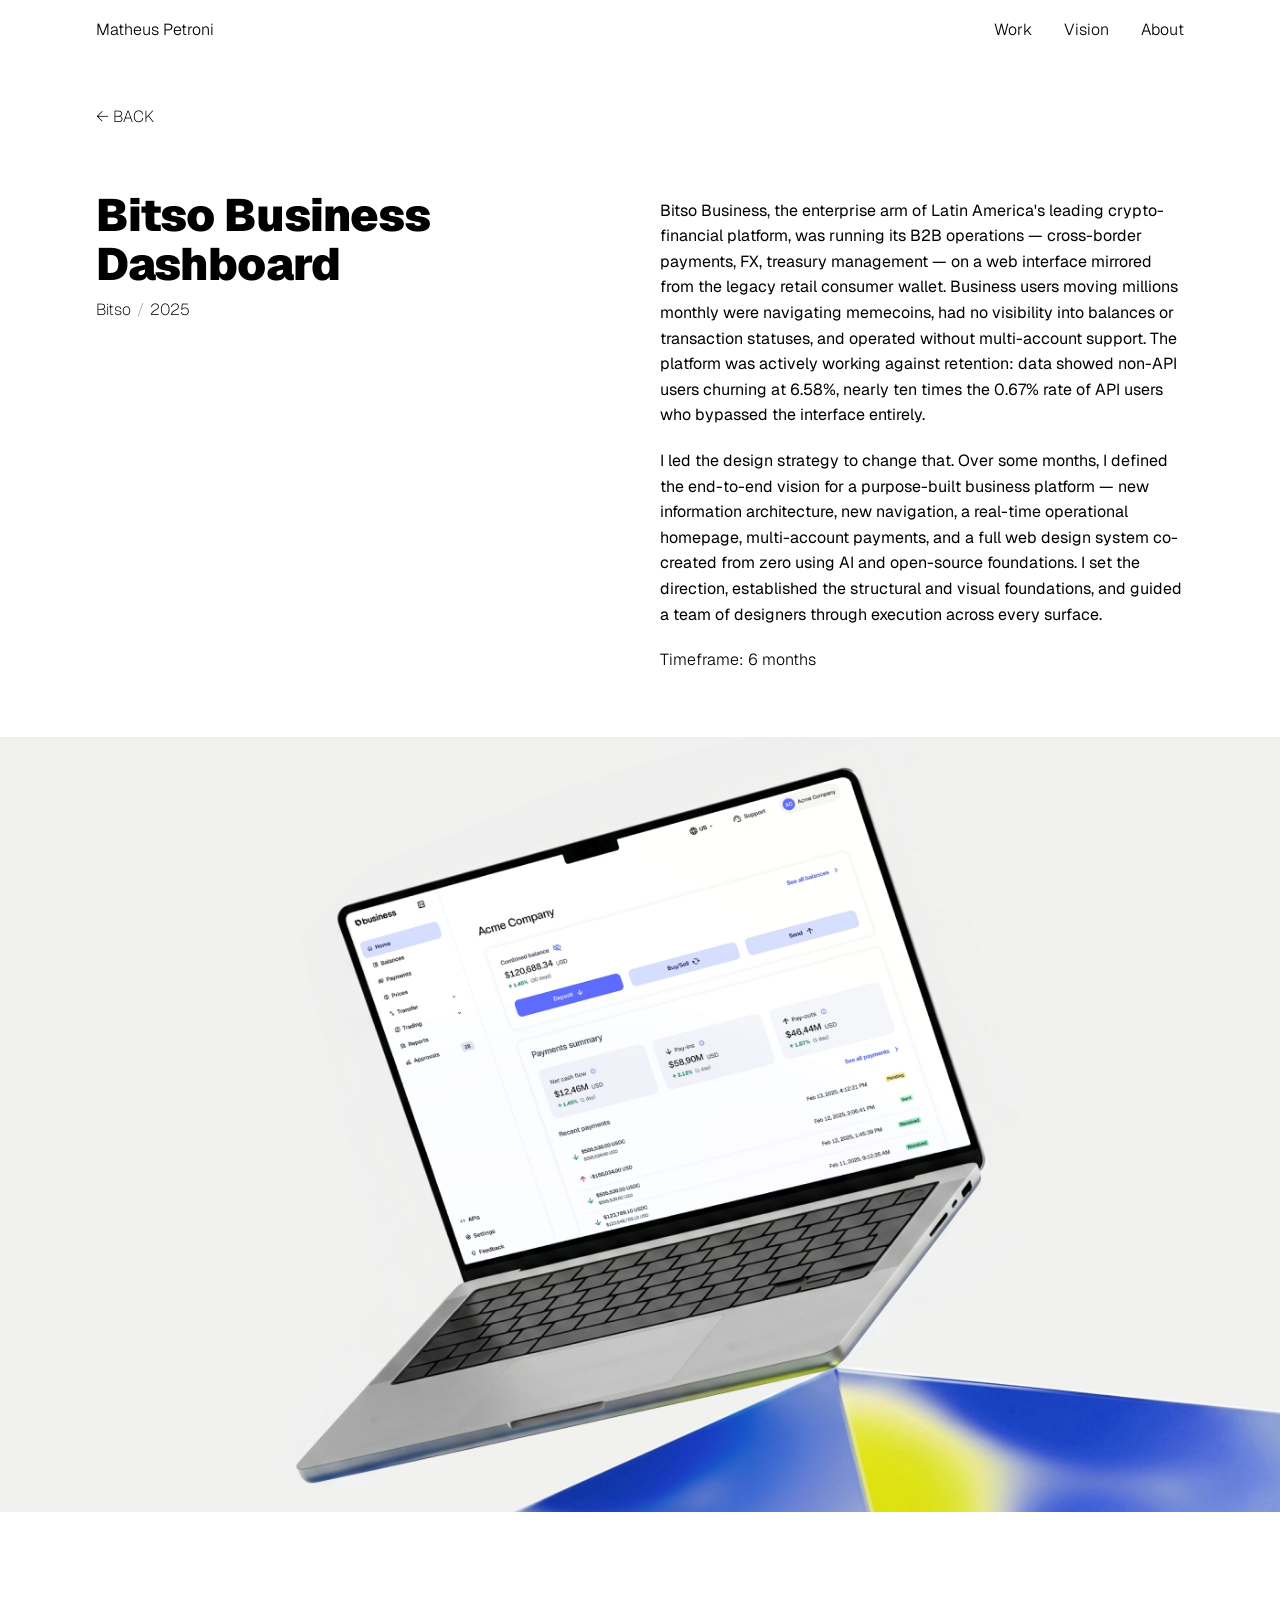
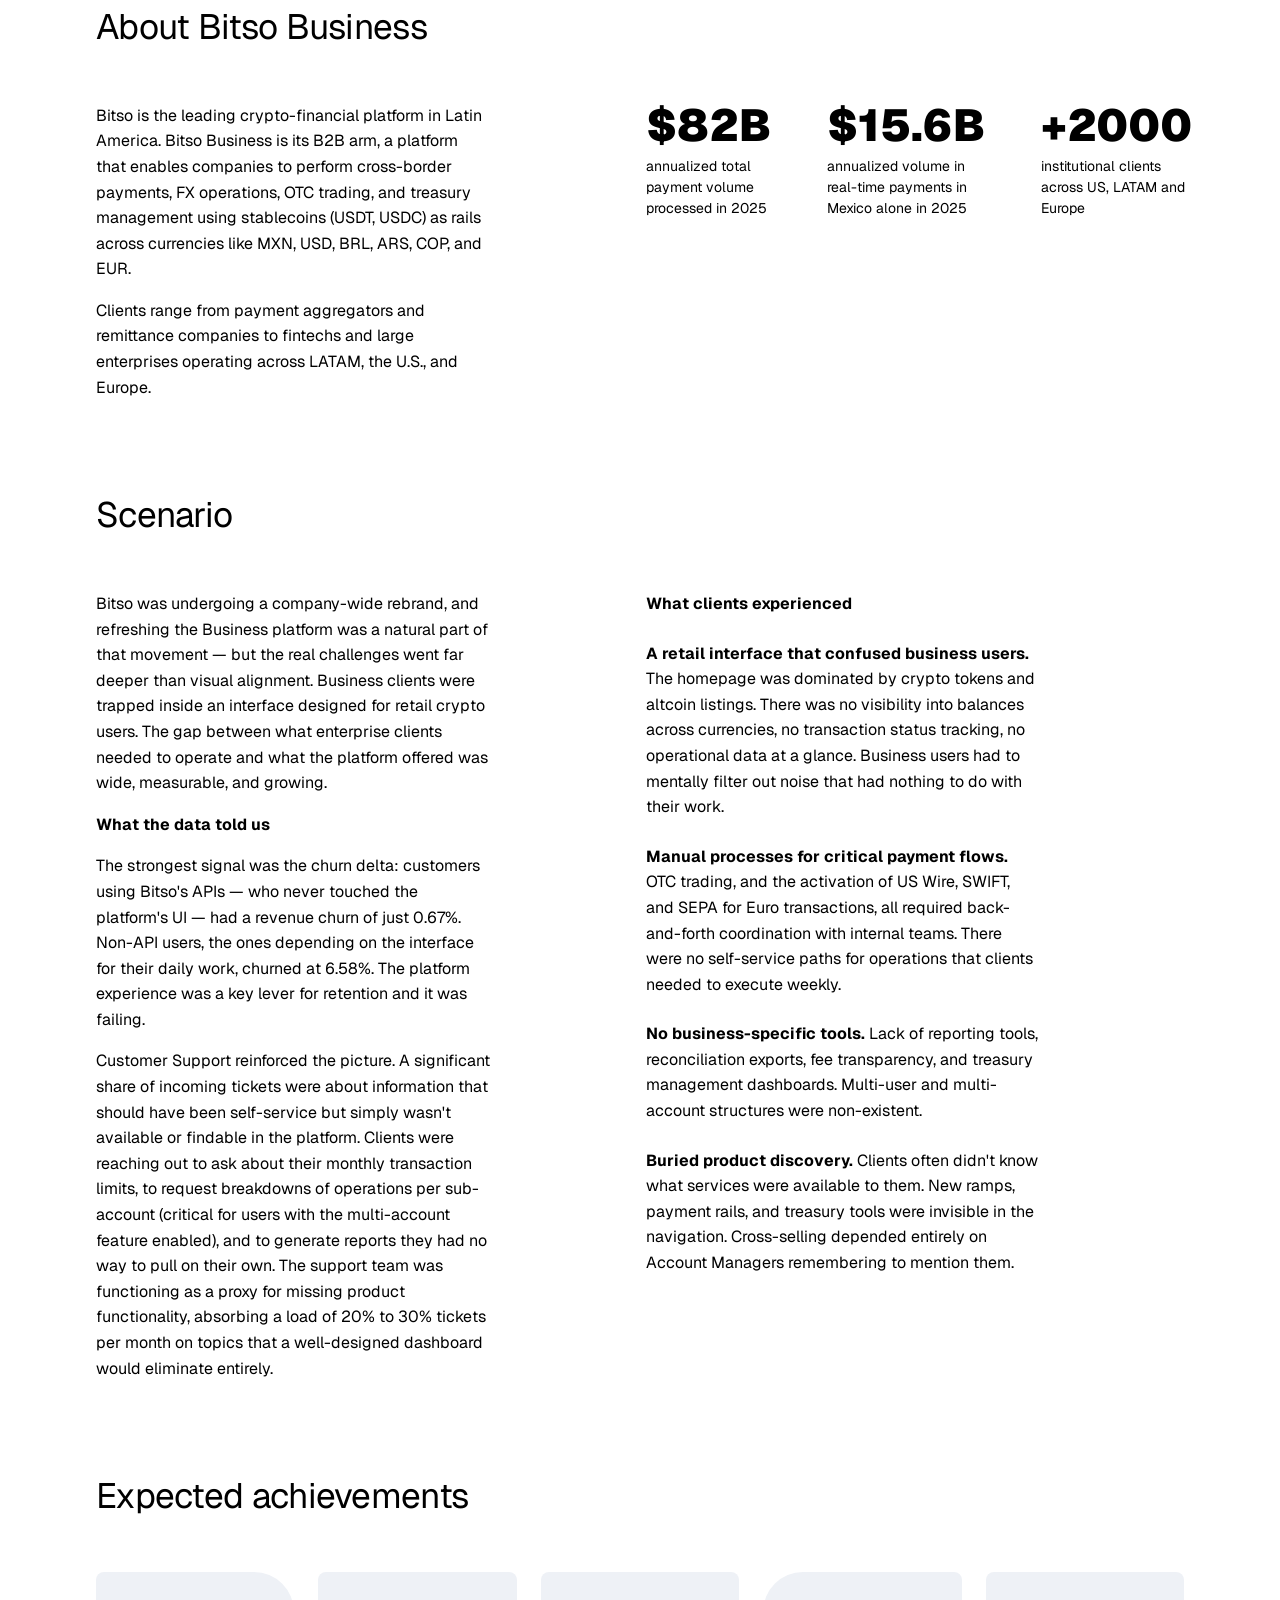
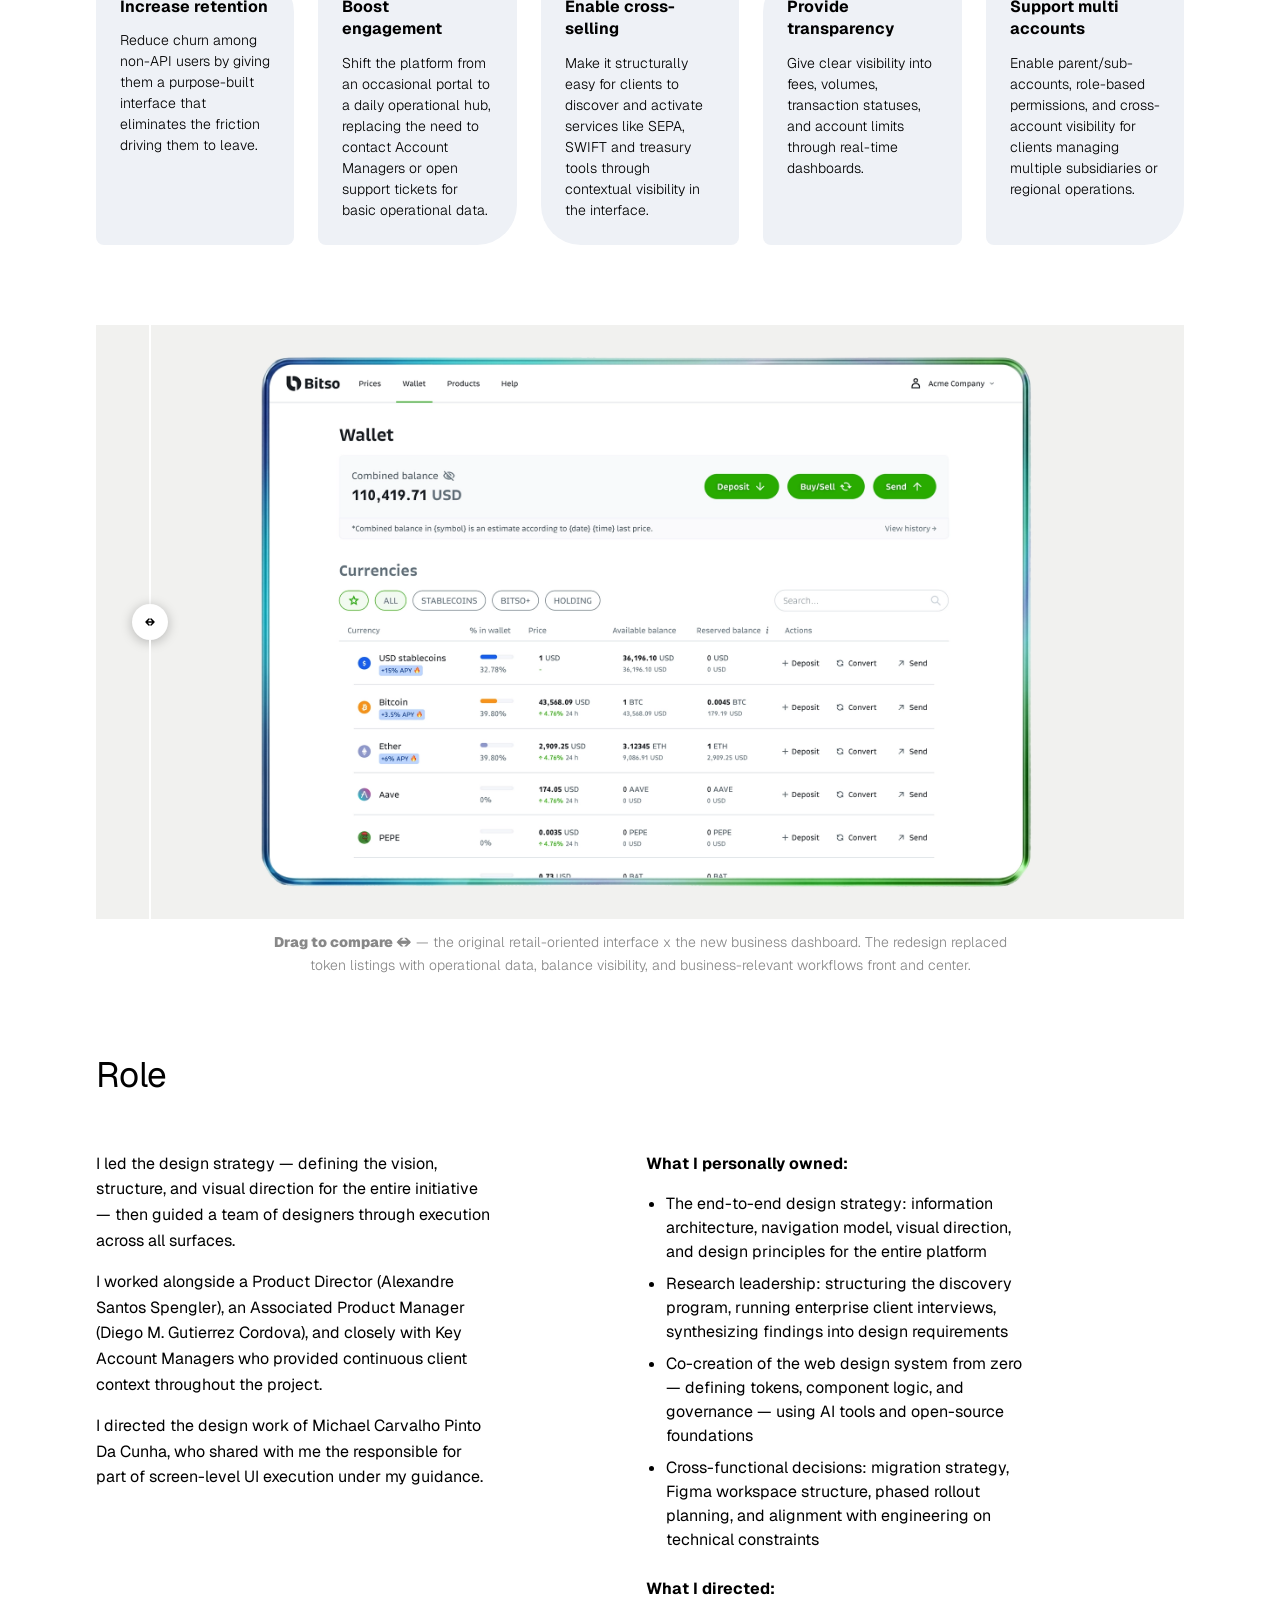
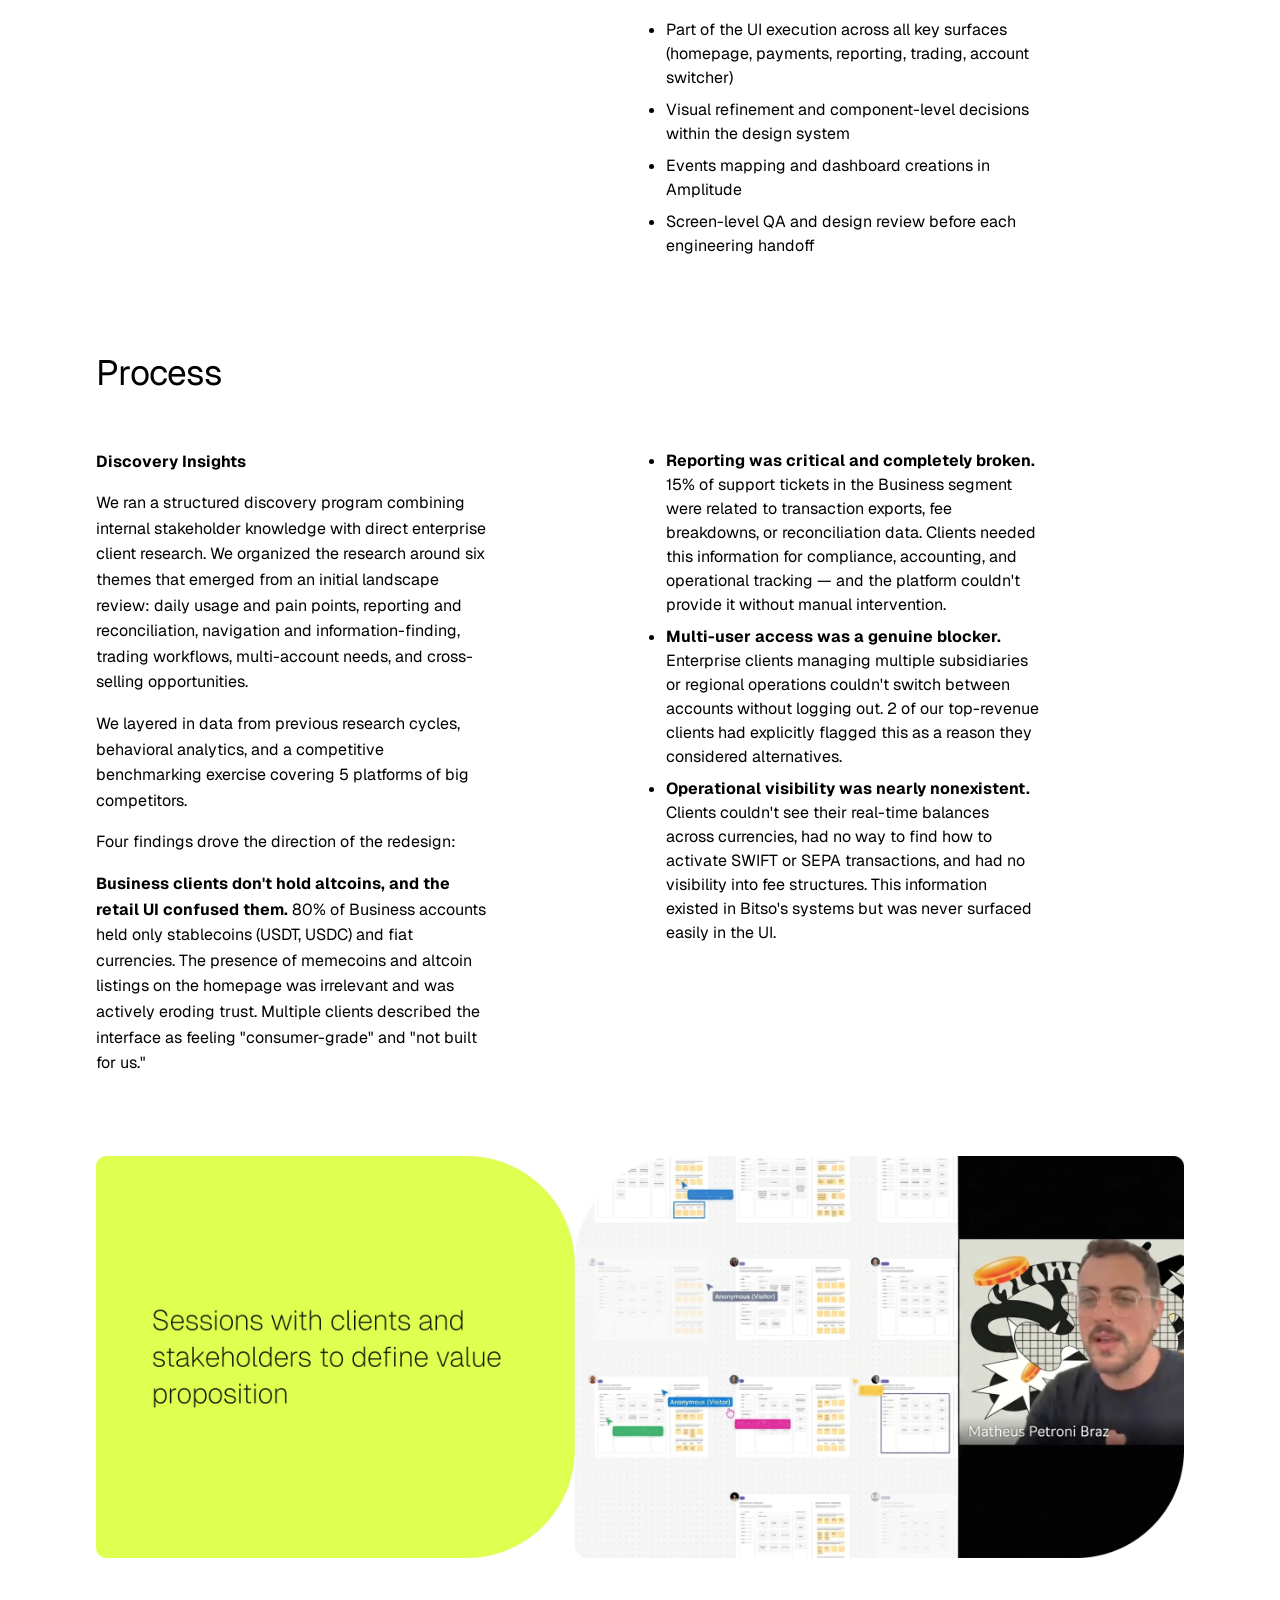
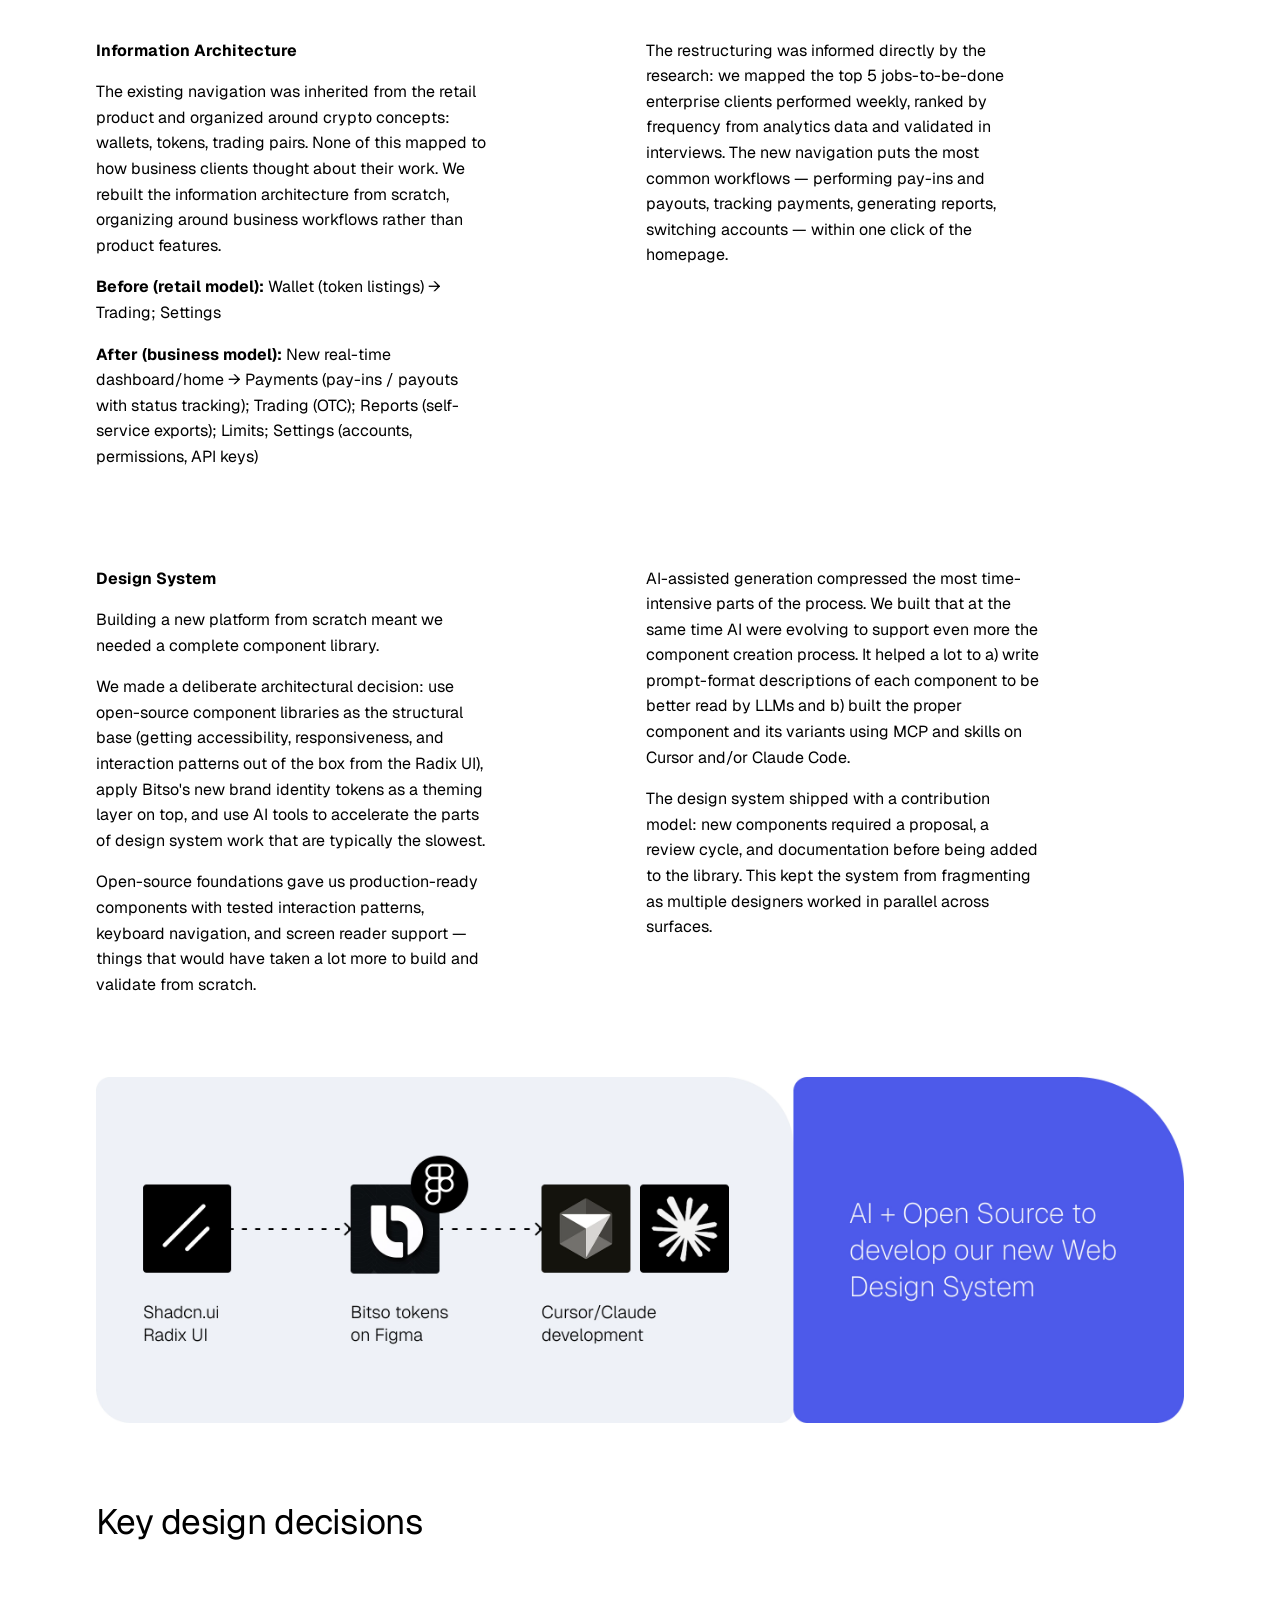
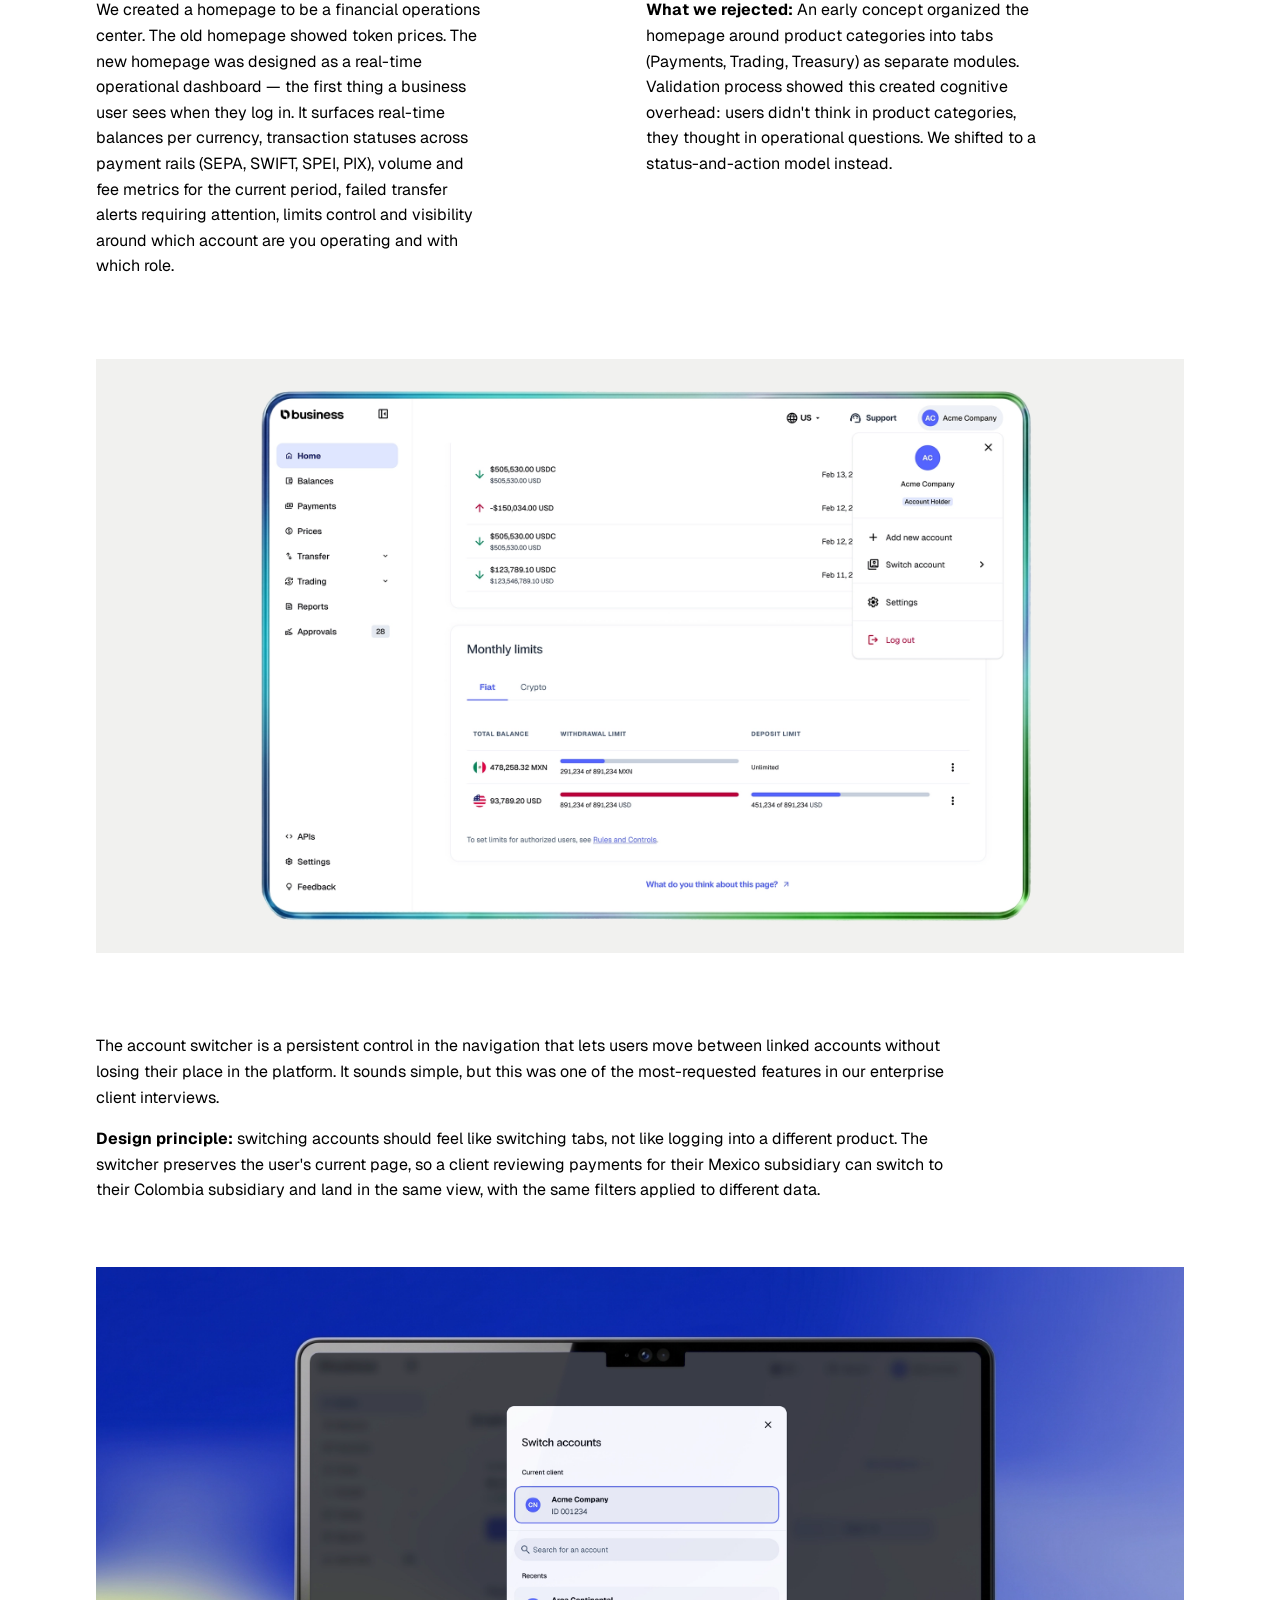
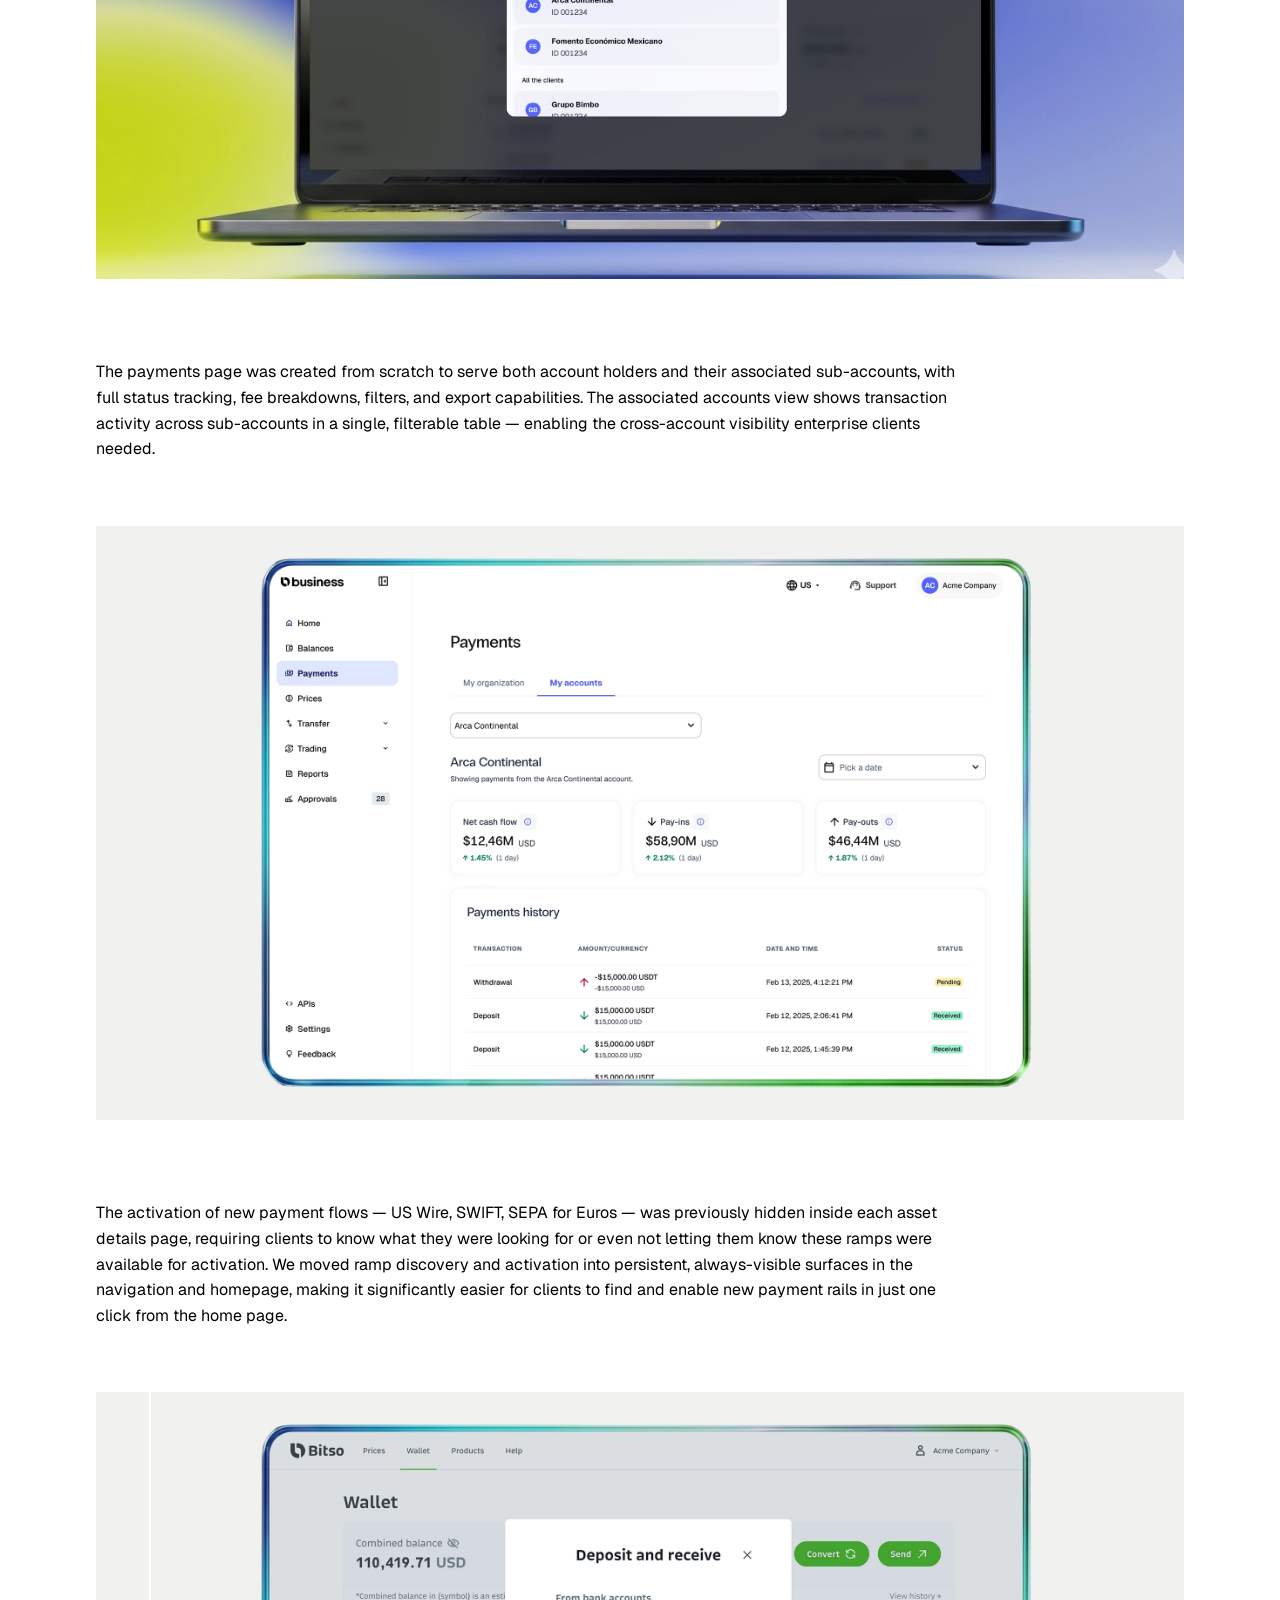
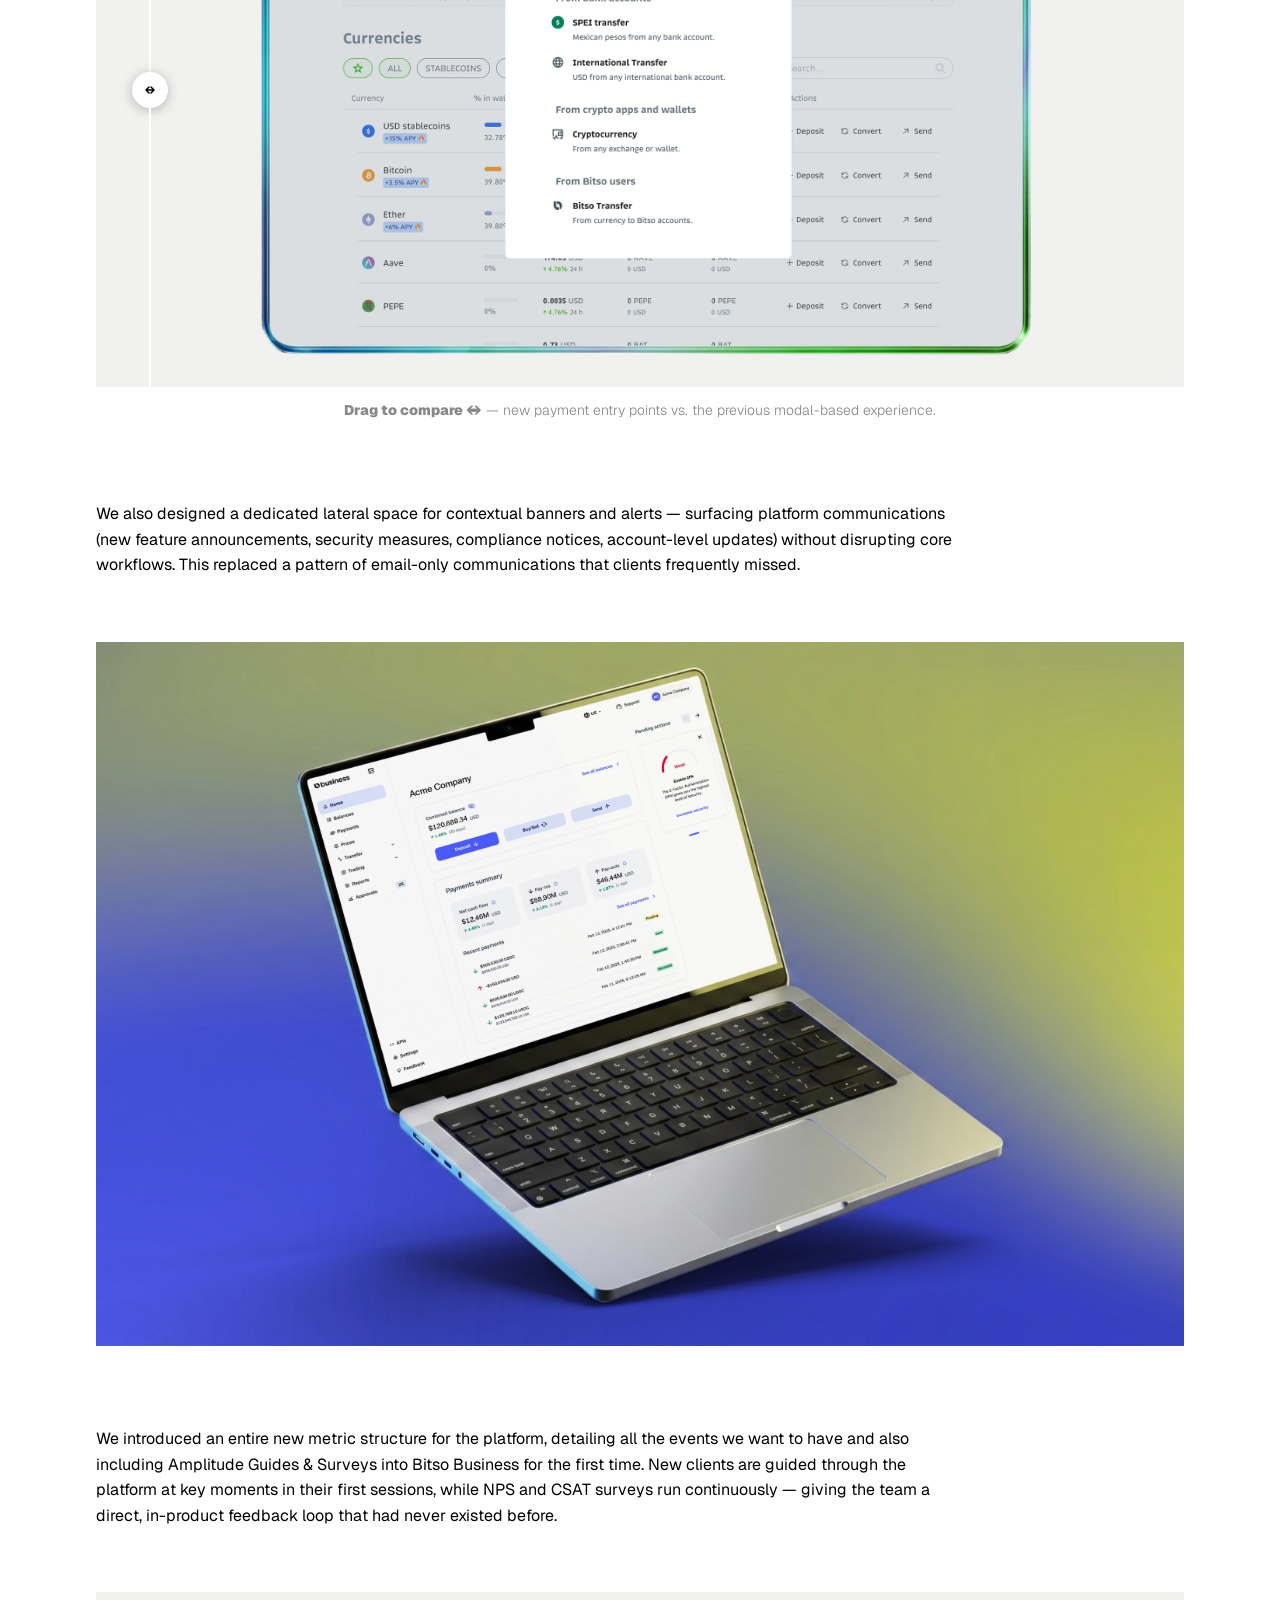
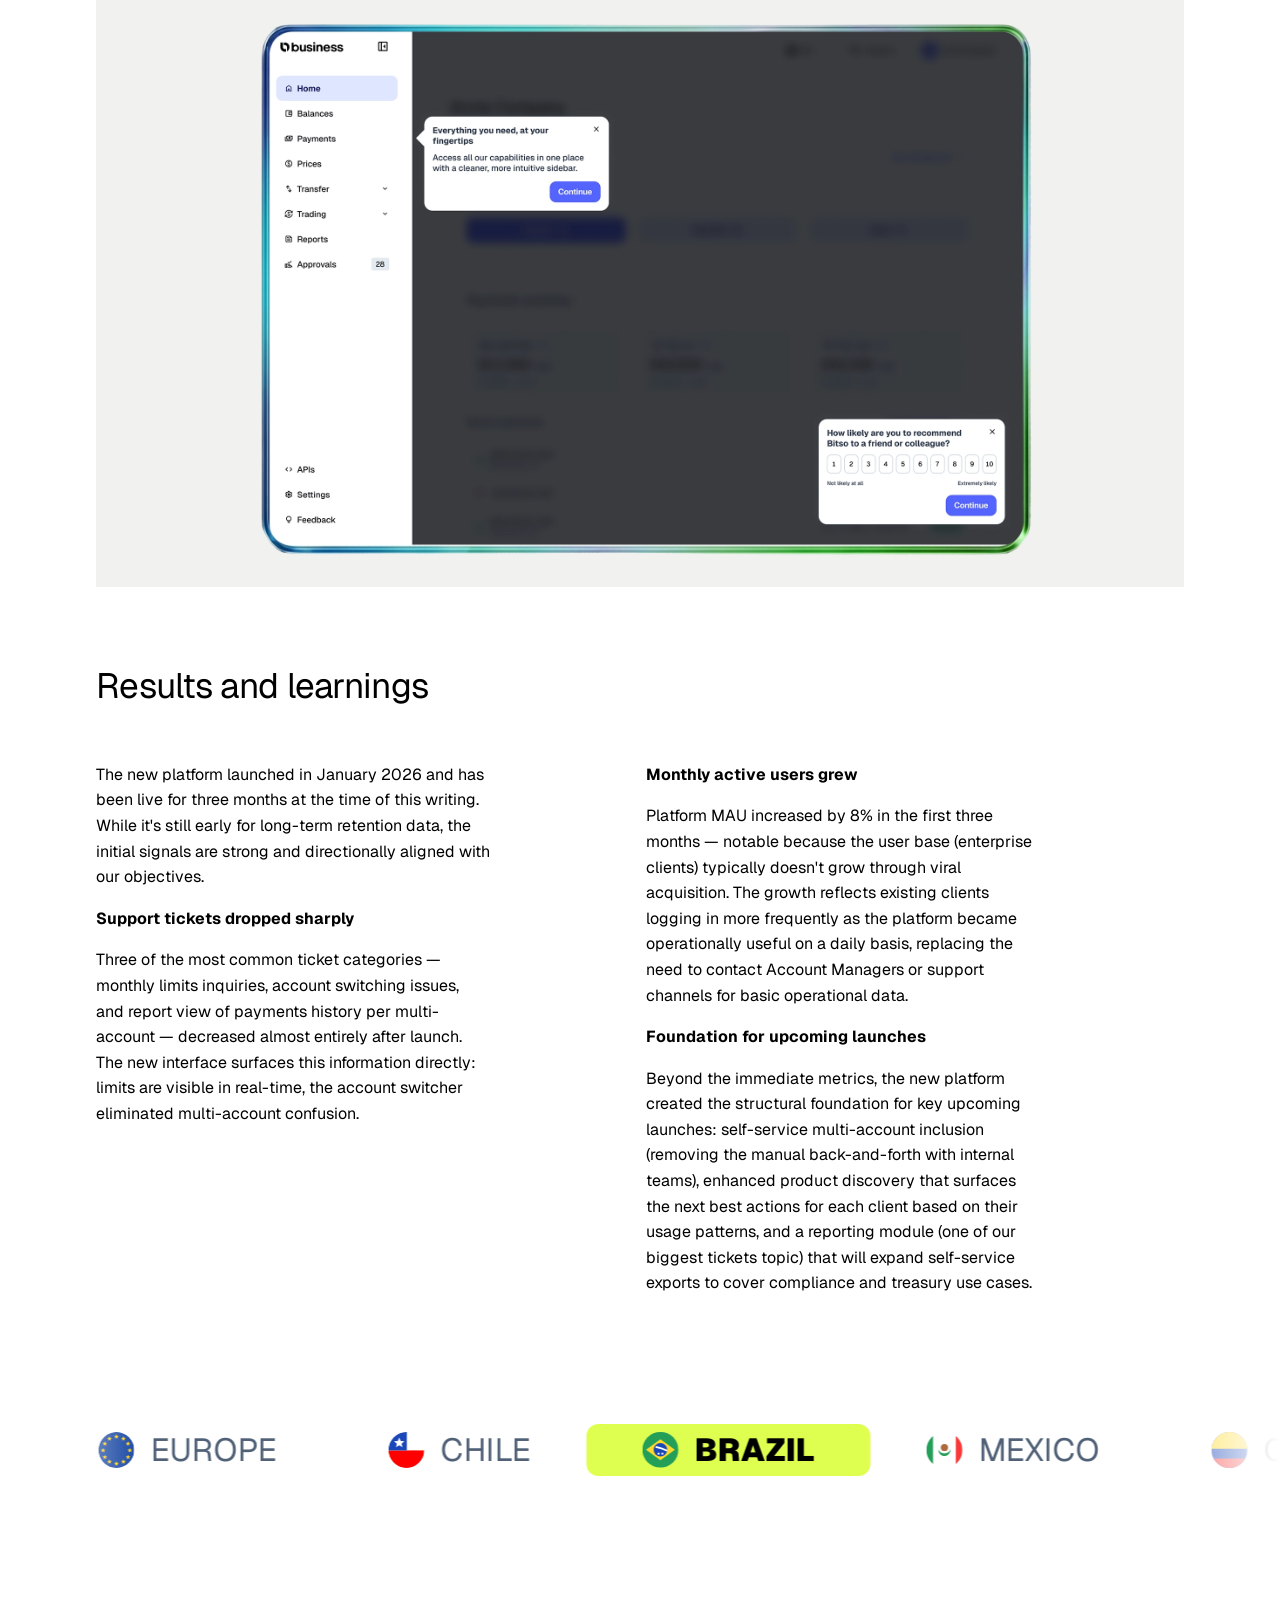
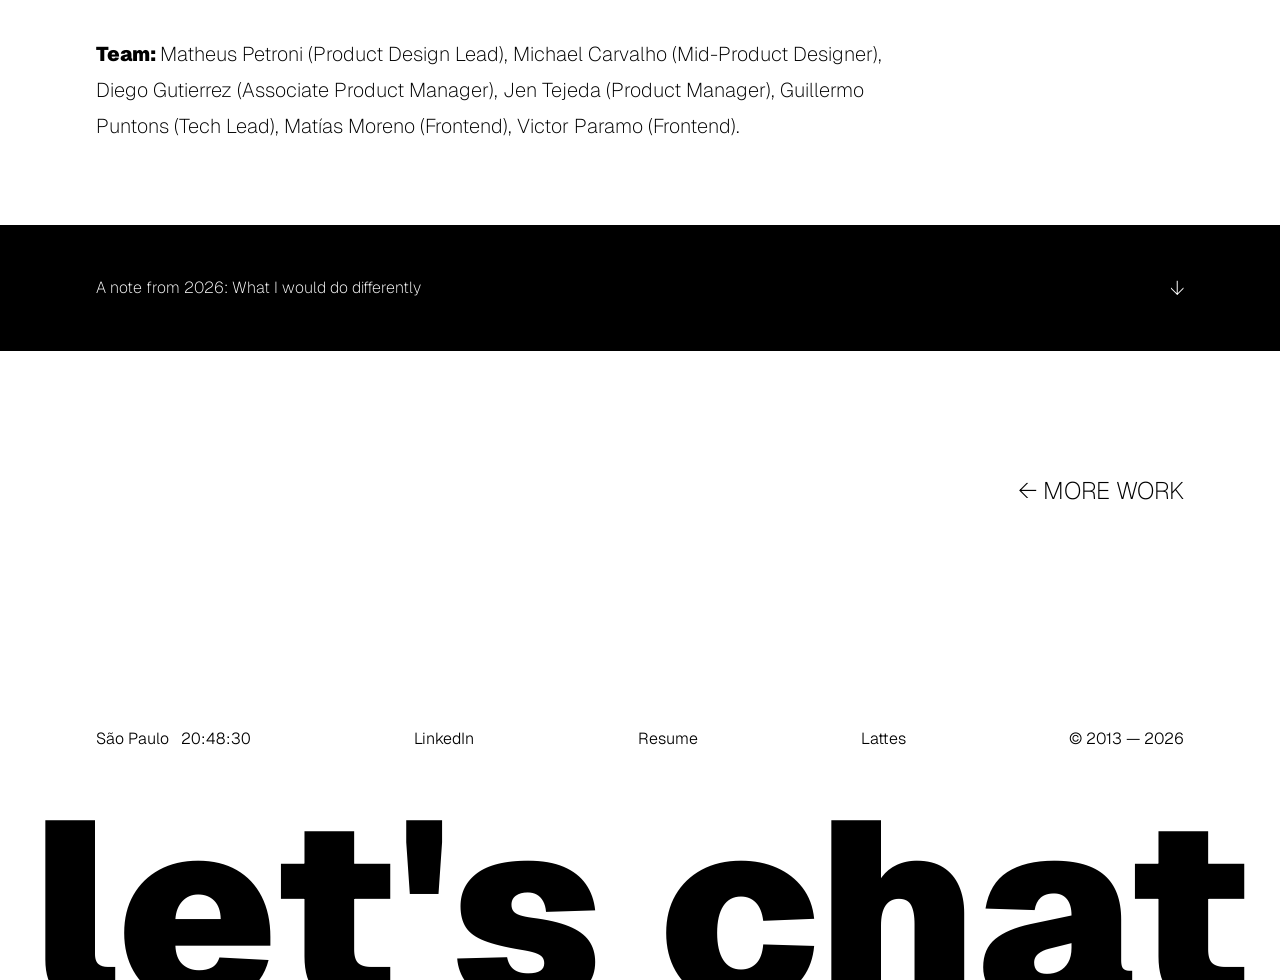
==== commit 9edbf2ff: "2026 notes and content review Co-Authored-By: Claude Sonnet 4.6 <noreply@anthropic.com>" ====
--- a/case-study-bitso-business-dashboard.html
+++ b/case-study-bitso-business-dashboard.html
@@ -89,8 +89,8 @@
             </div>
           </div>
           <div class="cs-header-right">
-            <p class="cs-intro">Bitso Business, the unit serving enterprise clients with cross-border payments, FX operations, and treasury management inside Bitso, was running on a web interface mirrored from the retail consumer wallet. Business users moving millions monthly were navigating memecoins, missing basic tracking tools, and operating without multi-account support. Churn was high, onboarding was slow, and the platform was actively working against retention.</p>
-            <p class="cs-intro">I led the design strategy to change that by defining the end-to-end vision for a new, purpose-built business platform: new information architecture, new navigation, new homepage with real-time operational tracking, multi-account payments, and a full web design system co-created from zero using AI and open-source. I set the direction, established the visual and structural foundations, and guided a team of designers through execution across every surface.</p>
+            <p class="cs-intro">Bitso Business, the enterprise arm of Latin America's leading crypto-financial platform, was running its B2B operations — cross-border payments, FX, treasury management — on a web interface mirrored from the legacy retail consumer wallet. Business users moving millions monthly were navigating memecoins, had no visibility into balances or transaction statuses, and operated without multi-account support. The platform was actively working against retention: data showed non-API users churning at 6.58%, nearly ten times the 0.67% rate of API users who bypassed the interface entirely.</p>
+            <p class="cs-intro">I led the design strategy to change that. Over some months, I defined the end-to-end vision for a purpose-built business platform — new information architecture, new navigation, a real-time operational homepage, multi-account payments, and a full web design system co-created from zero using AI and open-source foundations. I set the direction, established the structural and visual foundations, and guided a team of designers through execution across every surface.</p>
             <p class="cs-timeframe">Timeframe: 6 months</p>
           </div>
         </div>
@@ -152,21 +152,24 @@
           <h2 class="cs-section-title">Scenario</h2>
           <div class="cs-section-body">
             <div>
-              <p>Bitso was undergoing a company-wide rebrand, and refreshing the Business platform was a natural and necessary part of that movement — but the product challenges went far beyond visual alignment. Business clients were using an interface designed for retail crypto users: memecoins on the homepage, no operational data, no business-specific workflows. The gap between what the platform offered and what enterprise clients needed was widening.</p>
-              <p><strong>Data confirmed it:</strong> customers using APIs had a revenue churn of just 0.67%, while non-API users sat at 6.58%. The platform experience was a key lever for retention and it was failing.</p>
+              <p>Bitso was undergoing a company-wide rebrand, and refreshing the Business platform was a natural part of that movement — but the real challenges went far deeper than visual alignment. Business clients were trapped inside an interface designed for retail crypto users. The gap between what enterprise clients needed to operate and what the platform offered was wide, measurable, and growing.</p>
+              <p><strong>What the data told us</strong></p>
+              <p>The strongest signal was the churn delta: customers using Bitso's APIs — who never touched the platform's UI — had a revenue churn of just 0.67%. Non-API users, the ones depending on the interface for their daily work, churned at 6.58%. The platform experience was a key lever for retention and it was failing.</p>
+              <p>Customer Support reinforced the picture. A significant share of incoming tickets were about information that should have been self-service but simply wasn't available or findable in the platform. Clients were reaching out to ask about their monthly transaction limits, to request breakdowns of operations per sub-account (critical for users with the multi-account feature enabled), and to generate reports they had no way to pull on their own. The support team was functioning as a proxy for missing product functionality, absorbing a load of 20% to 30% tickets per month on topics that a well-designed dashboard would eliminate entirely.</p>
             </div>
             <div class="cs-pain-points">
+              <p><strong>What clients experienced</strong></p>
               <div class="cs-pain-point">
-                <p><span class="cs-pain-point-title">Retail-oriented UI:</span> The homepage was dominated by crypto tokens and altcoins irrelevant to business users. No visibility into balances, transaction statuses, or SEPA/SWIFT operations at a glance.</p>
+                <p><span class="cs-pain-point-title">A retail interface that confused business users.</span> The homepage was dominated by crypto tokens and altcoin listings. There was no visibility into balances across currencies, no transaction status tracking, no operational data at a glance. Business users had to mentally filter out noise that had nothing to do with their work.</p>
               </div>
               <div class="cs-pain-point">
-                <p><span class="cs-pain-point-title">Manual processes for critical payment flows:</span> Key payment flows were entirely manual and operationally heavy. OTC trading, and the activation of US Wire, SWIFT, and SEPA for Euros all required back-and-forth coordination with internal teams.</p>
+                <p><span class="cs-pain-point-title">Manual processes for critical payment flows.</span> OTC trading, and the activation of US Wire, SWIFT, and SEPA for Euro transactions, all required back-and-forth coordination with internal teams. There were no self-service paths for operations that clients needed to execute weekly.</p>
               </div>
               <div class="cs-pain-point">
-                <p><span class="cs-pain-point-title">No business-specific features:</span> Lack of reporting tools, reconciliation exports, fee transparency, and treasury management dashboards. Multi-user and multi-account structures were non-existent.</p>
+                <p><span class="cs-pain-point-title">No business-specific tools.</span> Lack of reporting tools, reconciliation exports, fee transparency, and treasury management dashboards. Multi-user and multi-account structures were non-existent.</p>
               </div>
               <div class="cs-pain-point">
-                <p><span class="cs-pain-point-title">High churn, long onboarding:</span> Time to Revenue for Enterprise/Pro companies were too long. Starter accounts had a huge net revenue churn. The platform wasn't helping retain clients and activate our products.</p>
+                <p><span class="cs-pain-point-title">Buried product discovery.</span> Clients often didn't know what services were available to them. New ramps, payment rails, and treasury tools were invisible in the navigation. Cross-selling depended entirely on Account Managers remembering to mention them.</p>
               </div>
             </div>
           </div>
@@ -184,23 +187,23 @@
           <div class="cs-achievements">
             <div class="cs-achievement-card">
               <strong>Increase retention</strong>
-              <p>Reduce churn by giving business users a purpose-built interface that addresses their operational needs and makes daily tasks effortless.</p>
+              <p>Reduce churn among non-API users by giving them a purpose-built interface that eliminates the friction driving them to leave.</p>
             </div>
             <div class="cs-achievement-card">
               <strong>Boost engagement</strong>
-              <p>Provide essential tools such as dashboards, reporting and transaction visibility which makes the platform a daily operational hub.</p>
+              <p>Shift the platform from an occasional portal to a daily operational hub, replacing the need to contact Account Managers or open support tickets for basic operational data.</p>
             </div>
             <div class="cs-achievement-card">
               <strong>Enable cross-selling</strong>
-              <p>Make it easy for clients to discover SEPA, SWIFT, OTC, and treasury tools through contextual product awareness.</p>
+              <p>Make it structurally easy for clients to discover and activate services like SEPA, SWIFT and treasury tools through contextual visibility in the interface.</p>
             </div>
             <div class="cs-achievement-card">
               <strong>Provide transparency</strong>
-              <p>Give clear visibility into fees, volumes, transaction statuses, and account limits through actionable dashboards and analytics.</p>
+              <p>Give clear visibility into fees, volumes, transaction statuses, and account limits through real-time dashboards.</p>
             </div>
             <div class="cs-achievement-card">
-              <strong>Multi-user &amp; accounts</strong>
-              <p>Support enterprise structures with parent/sub-accounts, role-based permissions and cross-account visibility.</p>
+              <strong>Support multi accounts</strong>
+              <p>Enable parent/sub-accounts, role-based permissions, and cross-account visibility for clients managing multiple subsidiaries or regional operations.</p>
             </div>
           </div>
         </div>
@@ -253,17 +256,24 @@
           <h2 class="cs-section-title">Role</h2>
           <div class="cs-section-body">
             <div>
-              <p>I led the design strategy defining the vision, structure, and visual direction for the entire initiative, then guiding a team of designers through execution.</p>
-              <p>I worked alongside a Product Director (Alexandre Santos Spengler), an Associated Product Manager (Diego M. Gutierrez Cordova), and closely with Key Account Managers who provided continuous client context.</p>
-              <p>I directed the design work of Michael Carvalho Pinto Da Cunha, who was responsible for screen-level execution under my guidance.</p>
-            </div>
-            <div>
+              <p>I led the design strategy — defining the vision, structure, and visual direction for the entire initiative — then guided a team of designers through execution across all surfaces.</p>
+              <p>I worked alongside a Product Director (Alexandre Santos Spengler), an Associated Product Manager (Diego M. Gutierrez Cordova), and closely with Key Account Managers who provided continuous client context throughout the project.</p>
+              <p>I directed the design work of Michael Carvalho Pinto Da Cunha, who shared with me the responsible for part of screen-level UI execution under my guidance.</p>
+            </div>
+            <div>
+              <p><strong>What I personally owned:</strong></p>
               <ul class="cs-bullet-list">
-                <li>Defined the end-to-end design strategy: information architecture, navigation, visual direction, and design principles for the entire platform</li>
-                <li>Co-created the web Design System from zero using AI tools and open-source, establishing tokens, components, and governance</li>
-                <li>Supervised UI execution across all key surfaces (homepage, payments, reporting, trading), guiding designers through screen-level delivery</li>
-                <li>Led user research with enterprise clients and collaborated on competitive benchmarking, translating insights into design requirements</li>
-                <li>Shaped cross-functional decisions: migration strategy, Figma workspace structure, and phased rollout planning</li>
+                <li>The end-to-end design strategy: information architecture, navigation model, visual direction, and design principles for the entire platform</li>
+                <li>Research leadership: structuring the discovery program, running enterprise client interviews, synthesizing findings into design requirements</li>
+                <li>Co-creation of the web design system from zero — defining tokens, component logic, and governance — using AI tools and open-source foundations</li>
+                <li>Cross-functional decisions: migration strategy, Figma workspace structure, phased rollout planning, and alignment with engineering on technical constraints</li>
+              </ul>
+              <p style="margin-top: 1.5rem;"><strong>What I directed:</strong></p>
+              <ul class="cs-bullet-list">
+                <li>Part of the UI execution across all key surfaces (homepage, payments, reporting, trading, account switcher)</li>
+                <li>Visual refinement and component-level decisions within the design system</li>
+                <li>Events mapping and dashboard creations in Amplitude</li>
+                <li>Screen-level QA and design review before each engineering handoff</li>
               </ul>
             </div>
           </div>
@@ -280,18 +290,18 @@
           <h2 class="cs-section-title">Process</h2>
           <div class="cs-section-body">
             <div>
-              <p><strong>Discovery &amp; Research:</strong> We combined internal stakeholder interviews with external client research, organizing conversations around six themes (usage pain points, reporting, navigation, trading, multi-account, and cross-selling).</p>
-              <p>We layered in existing data from previous researches and competitive benchmarking. Four key findings emerged:</p>
+              <p><strong>Discovery Insights</strong></p>
+              <p>We ran a structured discovery program combining internal stakeholder knowledge with direct enterprise client research. We organized the research around six themes that emerged from an initial landscape review: daily usage and pain points, reporting and reconciliation, navigation and information-finding, trading workflows, multi-account needs, and cross-selling opportunities.</p>
+              <p>We layered in data from previous research cycles, behavioral analytics, and a competitive benchmarking exercise covering 5 platforms of big competitors.</p>
+              <p>Four findings drove the direction of the redesign:</p>
+              <p><strong>Business clients don't hold altcoins, and the retail UI confused them.</strong> 80% of Business accounts held only stablecoins (USDT, USDC) and fiat currencies. The presence of memecoins and altcoin listings on the homepage was irrelevant and was actively eroding trust. Multiple clients described the interface as feeling "consumer-grade" and "not built for us."</p>
+            </div>
+            <div>
               <ul class="cs-bullet-list">
-                <li>business clients don't hold altcoins and found the retail UI confusing;</li>
-                <li>reporting was critical but broken;</li>
-                <li>multi-user was a genuine blocker;</li>
-                <li>and operational visibility (fees, volumes, statuses) was nearly nonexistent.</li>
+                <li><strong>Reporting was critical and completely broken.</strong> 15% of support tickets in the Business segment were related to transaction exports, fee breakdowns, or reconciliation data. Clients needed this information for compliance, accounting, and operational tracking — and the platform couldn't provide it without manual intervention.</li>
+                <li><strong>Multi-user access was a genuine blocker.</strong> Enterprise clients managing multiple subsidiaries or regional operations couldn't switch between accounts without logging out. 2 of our top-revenue clients had explicitly flagged this as a reason they considered alternatives.</li>
+                <li><strong>Operational visibility was nearly nonexistent.</strong> Clients couldn't see their real-time balances across currencies, had no way to find how to activate SWIFT or SEPA transactions, and had no visibility into fee structures. This information existed in Bitso's systems but was never surfaced easily in the UI.</li>
               </ul>
-            </div>
-            <div>
-              <p><strong>Design System &amp; UI/UX:</strong> We used open-source component libraries as our structural base (accessibility, responsiveness, and interaction patterns out of the box), AI tools to rapidly generate component variations, token definitions, and documentation (compressing days of manual work into hours), and Bitso's new brand identity as a theming layer on top, ensuring visual consistency without rebuilding interaction logic.</p>
-              <p><strong>Validation &amp; Launch:</strong> We ran feedback sessions both internally with our Account Managers and with top clients, iterated on wireframes, and launched in early 2026 for a small group of our most active users. Monthly feature drops kept the platform evolving post-launch.</p>
             </div>
           </div>
         </div>
@@ -311,23 +321,72 @@
       >
     </div>
 
-    <!-- ====================================================================
-         DELIVERABLES
-         ==================================================================== -->
-    <section class="cs-section" aria-label="Deliverables">
-      <div class="cs-section-inner">
-        <div>
-          <h2 class="cs-section-title">Deliverables</h2>
+    <section class="cs-section" aria-label="Information Architecture">
+      <div class="cs-section-inner">
+        <div>
           <div class="cs-section-body">
             <div>
-              <p>The revamp shipped five core deliverables that collectively transformed the platform from a retail mirror into a purpose-built business tool:</p>
-              <p><strong>New navigation structure:</strong> A completely redesigned information architecture organized around business workflows, replacing the retail-oriented menu with a model that prioritizes operational tasks like payments, reporting, and trading.</p>
-              <p><strong>Homepage with real-time business tracking:</strong> A new homepage built as a financial operations center: real-time balances per currency, transaction statuses, volume and fee metrics, failed transfer alerts, and contextual cross-sell cards.</p>
-            </div>
-            <div>
-              <p><strong>Payments page with multi-account control:</strong> A dedicated pay-ins and payouts view designed for both account holders and their associated accounts, with status tracking, fee breakdowns, filters, and export capabilities.</p>
-              <p><strong>Account switcher:</strong> A persistent control that lets users move between linked accounts without losing context, essential for enterprise clients managing multiple subsidiaries or regional operations from a single login.</p>
-              <p><strong>Full web design system:</strong> A complete, documented component library built from zero using AI and open-source foundations, covering tokens, components, patterns, and page templates.</p>
+              <p><strong>Information Architecture</strong></p>
+              <p>The existing navigation was inherited from the retail product and organized around crypto concepts: wallets, tokens, trading pairs. None of this mapped to how business clients thought about their work. We rebuilt the information architecture from scratch, organizing around business workflows rather than product features.</p>
+              <p><strong>Before (retail model):</strong> Wallet (token listings) → Trading; Settings</p>
+              <p><strong>After (business model):</strong> New real-time dashboard/home → Payments (pay-ins / payouts with status tracking); Trading (OTC); Reports (self-service exports); Limits; Settings (accounts, permissions, API keys)</p>
+            </div>
+            <div>
+              <p>The restructuring was informed directly by the research: we mapped the top 5 jobs-to-be-done enterprise clients performed weekly, ranked by frequency from analytics data and validated in interviews. The new navigation puts the most common workflows — performing pay-ins and payouts, tracking payments, generating reports, switching accounts — within one click of the homepage.</p>
+            </div>
+          </div>
+        </div>
+      </div>
+    </section>
+
+    <!-- ====================================================================
+         DESIGN SYSTEM
+         ==================================================================== -->
+    <section class="cs-section" aria-label="Design System">
+      <div class="cs-section-inner">
+        <div>
+          <div class="cs-section-body">
+            <div>
+              <p><strong>Design System</strong></p>
+              <p>Building a new platform from scratch meant we needed a complete component library.</p>
+              <p>We made a deliberate architectural decision: use open-source component libraries as the structural base (getting accessibility, responsiveness, and interaction patterns out of the box from the Radix UI), apply Bitso's new brand identity tokens as a theming layer on top, and use AI tools to accelerate the parts of design system work that are typically the slowest.</p>
+              <p>Open-source foundations gave us production-ready components with tested interaction patterns, keyboard navigation, and screen reader support — things that would have taken a lot more to build and validate from scratch.</p>
+            </div>
+            <div>
+              <p>AI-assisted generation compressed the most time-intensive parts of the process. We built that at the same time AI were evolving to support even more the component creation process. It helped a lot to a) write prompt-format descriptions of each component to be better read by LLMs and b) built the proper component and its variants using MCP and skills on Cursor and/or Claude Code.</p>
+              <p>The design system shipped with a contribution model: new components required a proposal, a review cycle, and documentation before being added to the library. This kept the system from fragmenting as multiple designers worked in parallel across surfaces.</p>
+            </div>
+          </div>
+        </div>
+      </div>
+    </section>
+
+    <div class="cs-image-block">
+      <img
+        src="data:image/svg+xml,%3Csvg xmlns=%27http://www.w3.org/2000/svg%27/%3E"
+        data-src="assets/images/bitso-business-dashboard-process-2.webp"
+        alt="Design system components and token structure"
+        width="1248"
+        height="702"
+        loading="lazy"
+        style="background: #000000;"
+        class="lazy"
+      >
+    </div>
+
+    <!-- ====================================================================
+         KEY DESIGN DECISIONS
+         ==================================================================== -->
+    <section class="cs-section" aria-label="Key design decisions">
+      <div class="cs-section-inner">
+        <div>
+          <h2 class="cs-section-title">Key design decisions</h2>
+          <div class="cs-section-body">
+            <div>
+              <p>We created a homepage to be a financial operations center. The old homepage showed token prices. The new homepage was designed as a real-time operational dashboard — the first thing a business user sees when they log in. It surfaces real-time balances per currency, transaction statuses across payment rails (SEPA, SWIFT, SPEI, PIX), volume and fee metrics for the current period, failed transfer alerts requiring attention, limits control and visibility around which account are you operating and with which role.</p>
+            </div>
+            <div>
+              <p><strong>What we rejected:</strong> An early concept organized the homepage around product categories into tabs (Payments, Trading, Treasury) as separate modules. Validation process showed this created cognitive overhead: users didn't think in product categories, they thought in operational questions. We shifted to a status-and-action model instead.</p>
             </div>
           </div>
         </div>
@@ -347,6 +406,19 @@
       >
     </div>
 
+    <section class="cs-section" aria-label="Account switcher">
+      <div class="cs-section-inner">
+        <div>
+          <div class="cs-section-body eighty">
+            <div>
+              <p>The account switcher is a persistent control in the navigation that lets users move between linked accounts without losing their place in the platform. It sounds simple, but this was one of the most-requested features in our enterprise client interviews.</p>
+              <p><strong>Design principle:</strong> switching accounts should feel like switching tabs, not like logging into a different product. The switcher preserves the user's current page, so a client reviewing payments for their Mexico subsidiary can switch to their Colombia subsidiary and land in the same view, with the same filters applied to different data.</p>
+            </div>
+          </div>
+        </div>
+      </div>
+    </section>
+
     <div class="cs-image-block" style="padding-top: 16px;">
       <img
         src="data:image/svg+xml,%3Csvg xmlns=%27http://www.w3.org/2000/svg%27/%3E"
@@ -360,6 +432,18 @@
       >
     </div>
 
+    <section class="cs-section" aria-label="Payments page">
+      <div class="cs-section-inner">
+        <div>
+          <div class="cs-section-body eighty">
+            <div>
+              <p>The payments page was created from scratch to serve both account holders and their associated sub-accounts, with full status tracking, fee breakdowns, filters, and export capabilities. The associated accounts view shows transaction activity across sub-accounts in a single, filterable table — enabling the cross-account visibility enterprise clients needed.</p>
+            </div>
+          </div>
+        </div>
+      </div>
+    </section>
+
     <div class="cs-image-block" style="padding-top: 16px;">
       <img
         src="data:image/svg+xml,%3Csvg xmlns=%27http://www.w3.org/2000/svg%27/%3E"
@@ -372,6 +456,18 @@
         class="lazy"
       >
     </div>
+
+    <section class="cs-section" aria-label="Ramp discovery">
+      <div class="cs-section-inner">
+        <div>
+          <div class="cs-section-body eighty">
+            <div>
+              <p>The activation of new payment flows — US Wire, SWIFT, SEPA for Euros — was previously hidden inside each asset details page, requiring clients to know what they were looking for or even not letting them know these ramps were available for activation. We moved ramp discovery and activation into persistent, always-visible surfaces in the navigation and homepage, making it significantly easier for clients to find and enable new payment rails in just one click from the home page.</p>
+            </div>
+          </div>
+        </div>
+      </div>
+    </section>
 
     <div class="cs-image-block" style="padding-top: 16px;">
       <div class="img-compare" data-compare>
@@ -407,8 +503,20 @@
           <div class="img-compare-line"></div>
         </div>
       </div>
-      <p class="cs-image-caption"><strong>Drag to compare ↔</strong> — new payment entry points vs. the previous modal-based experience. Ramp discovery and activation moved from buried modals into a persistent, always-visible surface, making it significantly easier for clients to find and enable new payment flows like US Wire, SWIFT, and SEPA.</p>
-    </div>
+      <p class="cs-image-caption"><strong>Drag to compare ↔</strong> — new payment entry points vs. the previous modal-based experience.</p>
+    </div>
+
+    <section class="cs-section" aria-label="Contextual banners">
+      <div class="cs-section-inner">
+        <div>
+          <div class="cs-section-body eighty">
+            <div>
+              <p>We also designed a dedicated lateral space for contextual banners and alerts — surfacing platform communications (new feature announcements, security measures, compliance notices, account-level updates) without disrupting core workflows. This replaced a pattern of email-only communications that clients frequently missed.</p>
+            </div>
+          </div>
+        </div>
+      </div>
+    </section>
 
     <div class="cs-image-block" style="padding-top: 16px;">
       <img
@@ -421,8 +529,19 @@
         style="background: #000000;"
         class="lazy"
       >
-      <p class="cs-image-caption">A dedicated lateral space for contextual banners and alerts, designed to surface important platform communications (such as new feature announcements, compliance notices, and account-level updates) without disrupting core workflows.</p>
-    </div>
+    </div>
+
+    <section class="cs-section" aria-label="Amplitude Guides">
+      <div class="cs-section-inner">
+        <div>
+          <div class="cs-section-body eighty">
+            <div>
+              <p>We introduced an entire new metric structure for the platform, detailing all the events we want to have and also including Amplitude Guides &amp; Surveys into Bitso Business for the first time. New clients are guided through the platform at key moments in their first sessions, while NPS and CSAT surveys run continuously — giving the team a direct, in-product feedback loop that had never existed before.</p>
+            </div>
+          </div>
+        </div>
+      </div>
+    </section>
 
     <div class="cs-image-block" style="padding-top: 16px;">
       <img
@@ -435,7 +554,6 @@
         style="background: #000000;"
         class="lazy"
       >
-      <p class="cs-image-caption">We introduced Amplitude Guides &amp; Surveys for in-product onboarding and continuous discovery to Bitso Business for the first time. New clients were guided through the platform at key moments, while NPS and CSAT surveys ran continuously, giving the team a direct feedback loop that had never existed before in the product.</p>
     </div>
 
     <!-- ====================================================================
@@ -447,12 +565,15 @@
           <h2 class="cs-section-title">Results and learnings</h2>
           <div class="cs-section-body">
             <div>
-              <p>The new platform launched in January 2026 and has been live for three months at the time of this analysis. While it's still early, the initial signals are strong.</p>
-              <p><strong>Drastic reduction in support tickets:</strong> Three of the most common ticket categories (monthly limits inquiries, account switching issues and report generation requests) saw a sharp decrease after launch. The new interface surfaces this information directly in the dashboard: limits are visible in real-time, the account switcher and better information architecture eliminated confusion around multi-account navigation, and self-service reporting access replaced the need to request exports through support. Information that previously required contacting an Account Manager or opening a ticket is now accessible in the daily workflow.</p>
-            </div>
-            <div>
-              <p><strong>Increase in monthly active users:</strong> Platform MAU grew 8% as the redesigned experience gave clients a reason to log in regularly. Instead of relying on Account Managers or support channels for operational data, users now find balances, transaction statuses, and performance metrics directly in the platform, shifting it from an occasional portal to a daily operational tool.</p>
-              <p><strong>Paving the way for what's next:</strong> Beyond the immediate impact, the new platform created the foundation for key upcoming launches: new ramp flows for pay-ins and payouts that will simplify how clients move money in and out, and better visibility into available products and ramps. The platform now organizes and surfaces the next best actions for each client, making it easier to discover and activate services that can improve their operations.</p>
+              <p>The new platform launched in January 2026 and has been live for three months at the time of this writing. While it's still early for long-term retention data, the initial signals are strong and directionally aligned with our objectives.</p>
+              <p><strong>Support tickets dropped sharply</strong></p>
+              <p>Three of the most common ticket categories — monthly limits inquiries, account switching issues, and report view of payments history per multi-account — decreased almost entirely after launch. The new interface surfaces this information directly: limits are visible in real-time, the account switcher eliminated multi-account confusion.</p>
+            </div>
+            <div>
+              <p><strong>Monthly active users grew</strong></p>
+              <p>Platform MAU increased by 8% in the first three months — notable because the user base (enterprise clients) typically doesn't grow through viral acquisition. The growth reflects existing clients logging in more frequently as the platform became operationally useful on a daily basis, replacing the need to contact Account Managers or support channels for basic operational data.</p>
+              <p><strong>Foundation for upcoming launches</strong></p>
+              <p>Beyond the immediate metrics, the new platform created the structural foundation for key upcoming launches: self-service multi-account inclusion (removing the manual back-and-forth with internal teams), enhanced product discovery that surfaces the next best actions for each client based on their usage patterns, and a reporting module (one of our biggest tickets topic) that will expand self-service exports to cover compliance and treasury use cases.</p>
             </div>
           </div>
         </div>
@@ -529,6 +650,25 @@
     </div>
 
     <!-- More cases -->
+    <div class="cs-accordion-block">
+      <div class="cs-accordion-block-inner">
+      <div class="accordion">
+        <button class="accordion-trigger" aria-expanded="false" aria-controls="note-2026-body">
+          <span class="accordion-title">A note from 2026: What I would do differently</span>
+          <span class="accordion-icon" aria-hidden="true">↓</span>
+        </button>
+        <div class="accordion-body" id="note-2026-body" aria-hidden="true">
+          <div class="accordion-content">
+            <p><strong>Define design-specific success metrics before launch — and retrofit them if you can't.</strong></p>
+            <p>We inherited a legacy retail platform with limited instrumentation for business users, which meant our results are product-level: MAU, support tickets. Those numbers are meaningful, but they don't tell you exactly the connection between design choices to outcomes, such as time-on-task for the payments flow, discovery rate for monthly limits and payment history access frequency. Today I'd push for that instrumentation from day one, and if the legacy platform made that impossible (which was the case), I'd defend the retroactive work of adding measurement to the old platform before migration — even a few weeks of baseline data would have made the before/after comparison substantially more credible.</p>
+            <p style="margin-top: 3.5rem;"><strong>Document the design system process in real time, not in retrospect.</strong></p>
+            <p>The AI + open-source approach was genuinely novel and saved us months — but I didn't capture it carefully enough as it was happening. That was a double miss, because the methodology itself was moving fast: during the project, AI capabilities for UI design improved significantly, Figma MCP launched, and Claude Design followed. What started as a relatively fixed set of tools kept evolving mid-process. The decisions we made — how we evaluated open-source bases, what we delegated to AI, what still required manual craft and judgment — would have been valuable both as internal knowledge and as a reference for the broader design community.</p>
+          </div>
+        </div>
+      </div>
+      </div>
+    </div>
+
     <div class="more-cases-wrapper">
       <a href="index.html#work" class="more-cases-link">← MORE WORK</a>
     </div>
--- a/css/styles.css
+++ b/css/styles.css
@@ -184,7 +184,12 @@
 }
 .mobile-drawer.open .drawer-panel { transform: translateX(0); }
 
-.drawer-close { align-self: flex-end; font-size: 18px; line-height: 1; font-weight: var(--fw-light); }
+.drawer-close { align-self: flex-end; line-height: 0; color: #000000; }
+.drawer-close svg { stroke-width: 1; }
+.drawer-close:hover,
+.drawer-close:focus-visible { color: #FF0000; }
+.drawer-close:hover svg,
+.drawer-close:focus-visible svg { stroke-width: 3; }
 
 .drawer-link {
   font-weight: var(--fw-light);
@@ -356,7 +361,9 @@
   transition: none;
 }
 img.lazy.loaded.cover-hover { opacity: 0; }
-.project-image-wrapper:hover img.lazy.loaded.cover-hover { opacity: 1; }
+.project-image-wrapper:hover img.lazy.loaded.cover-hover,
+.project-card:has(.project-title a:hover) img.lazy.loaded.cover-hover,
+.project-card:has(.project-more:hover) img.lazy.loaded.cover-hover { opacity: 1; }
 
 /* Full-width card variant — no image column */
 .project-card--full {
@@ -685,6 +692,8 @@
 .cs-section-body > div:nth-child(2) { grid-column: 3; }
 .cs-section-body.wide-first > div:first-child { grid-column: 1 / 3; }
 .cs-section-body.full { grid-template-columns: 1fr; }
+.cs-section-body.eighty { grid-template-columns: 1fr; }
+.cs-section-body.eighty > div { max-width: 80%; }
 .cs-section-body.deliverables { grid-template-columns: 6fr 2fr; }
 .cs-section-body p { font-size: var(--fs-body); font-weight: var(--fw-regular); line-height: 1.6; }
 .cs-section-body p + p { margin-top: 16px; }
@@ -860,11 +869,22 @@
 .cs-team-block .cs-team-label { font-size: 20px; font-weight: var(--fw-black); line-height: auto; }
 .cs-team-block .cs-team-list  { font-size: 20px; font-weight: var(--fw-extralight); line-height: auto; }
 
+.cs-accordion-block {
+  background: var(--c-text);
+  color: var(--c-bg);
+}
+
+.cs-accordion-block-inner {
+  max-width: var(--max-w);
+  margin: 0 auto;
+  padding-inline: var(--pad-desktop);
+}
+
 .more-cases-wrapper {
   max-width: var(--max-w);
   margin: 0 auto;
   padding-inline: var(--pad-desktop);
-  padding-block: 64px 120px;
+  padding-block: 120px 120px;
   display: flex;
   justify-content: flex-end;
 }
@@ -896,6 +916,9 @@
     padding-right: var(--pad-tablet);
     padding-block: 40px;
   }
+  .project-title-col { grid-column: 1 / -1; }
+  .project-body-col  { grid-column: 2 / -1; }
+  .project-title br  { display: none; }
   .projects-coming-soon { padding-inline: var(--pad-tablet); padding-top: 80px; padding-bottom: 96px; }
   .projects-coming-soon .more-cases-link { margin-top: 40px; }
 
@@ -939,8 +962,10 @@
   .cs-section-body     { grid-template-columns: 1fr; }
   .cs-section-body > div:nth-child(2) { grid-column: auto; }
   .cs-section-body.deliverables { grid-template-columns: 1fr; }
+  .cs-section-body.eighty > div { max-width: 100%; }
   .cs-image-block      { padding-inline: var(--pad-tablet); }
-  .more-cases-wrapper  { padding-inline: var(--pad-tablet); }
+  .cs-accordion-block-inner { padding-inline: var(--pad-tablet); }
+  .more-cases-wrapper  { padding-inline: var(--pad-tablet); padding-top: 80px; }
   .cs-achievements     { grid-template-columns: repeat(3, 1fr); }
   .cs-stats { margin-top: 32px; }
 }
@@ -974,6 +999,7 @@
   .project-year      { font-size: 13px; margin-bottom: 12px; }
   .project-title-col { display: flex; flex-direction: column; gap: 2px; margin-bottom: 12px; }
   .project-body-col  { display: flex; flex-direction: column; gap: 6px; }
+  .project-title br  { display: none; }
   .projects-coming-soon { padding-inline: var(--pad-mobile); padding-top: 72px; padding-bottom: 88px; }
   .projects-coming-soon .more-cases-link { margin-top: 32px; }
 
@@ -1024,13 +1050,15 @@
   .cs-section-body    { grid-template-columns: 1fr; gap: 24px; }
   .cs-section-body > div:nth-child(2) { grid-column: auto; }
   .cs-section-body.deliverables { grid-template-columns: 1fr; }
+  .cs-section-body.eighty > div { max-width: 100%; }
   .cs-stats { grid-template-columns: 1fr 1fr; margin-top: 32px; }
   .cs-achievements { grid-template-columns: 1fr; }
   .cs-team-block { grid-template-columns: 1fr; padding-inline: var(--pad-mobile); }
   .cs-team-block .cs-team-label,
   .cs-team-block .cs-team-list { font-size: 16px; }
   .cs-image-block     { padding-inline: var(--pad-mobile); }
-  .more-cases-wrapper { padding-inline: var(--pad-mobile); padding-top: 12px; padding-bottom: 80px; }
+  .cs-accordion-block-inner { padding-inline: var(--pad-mobile); }
+  .more-cases-wrapper { padding-inline: var(--pad-mobile); padding-top: 80px; padding-bottom: 80px; }
   .more-cases-link { font-size: 16px; }
 }
 
